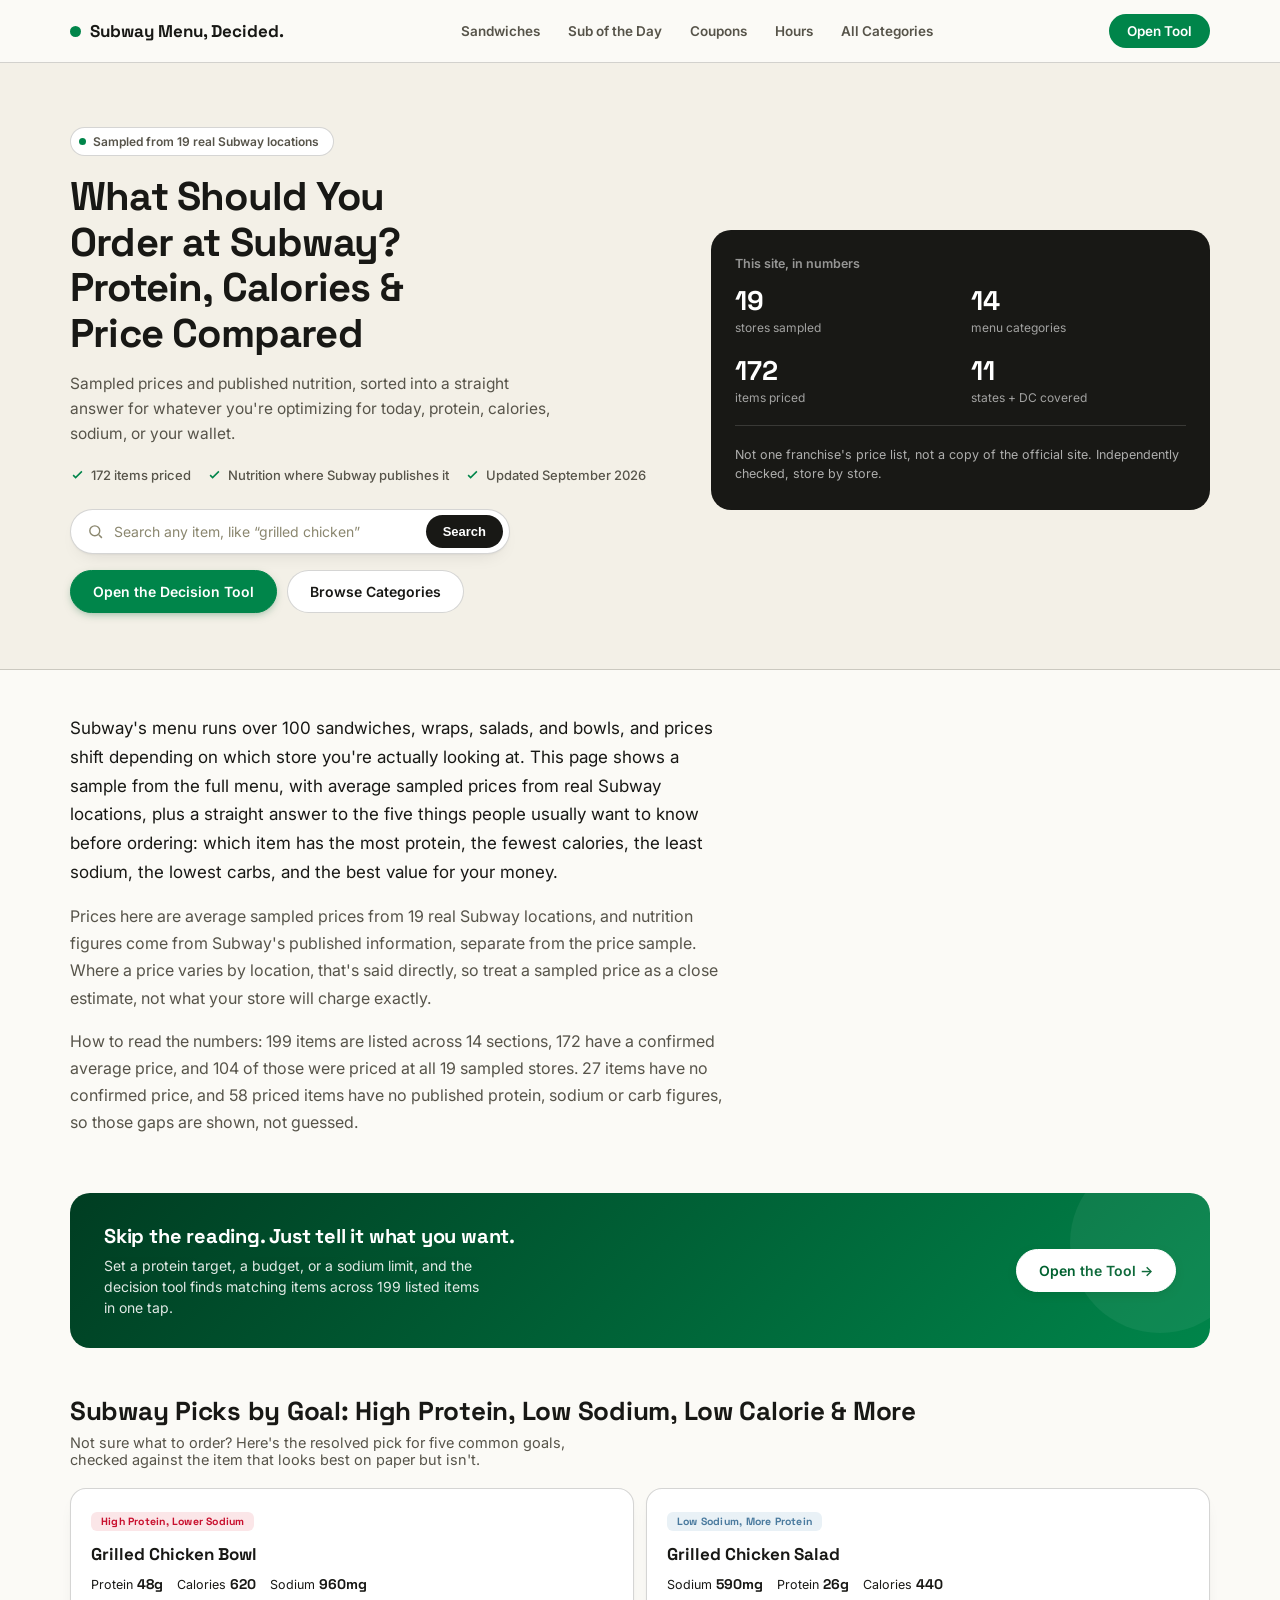
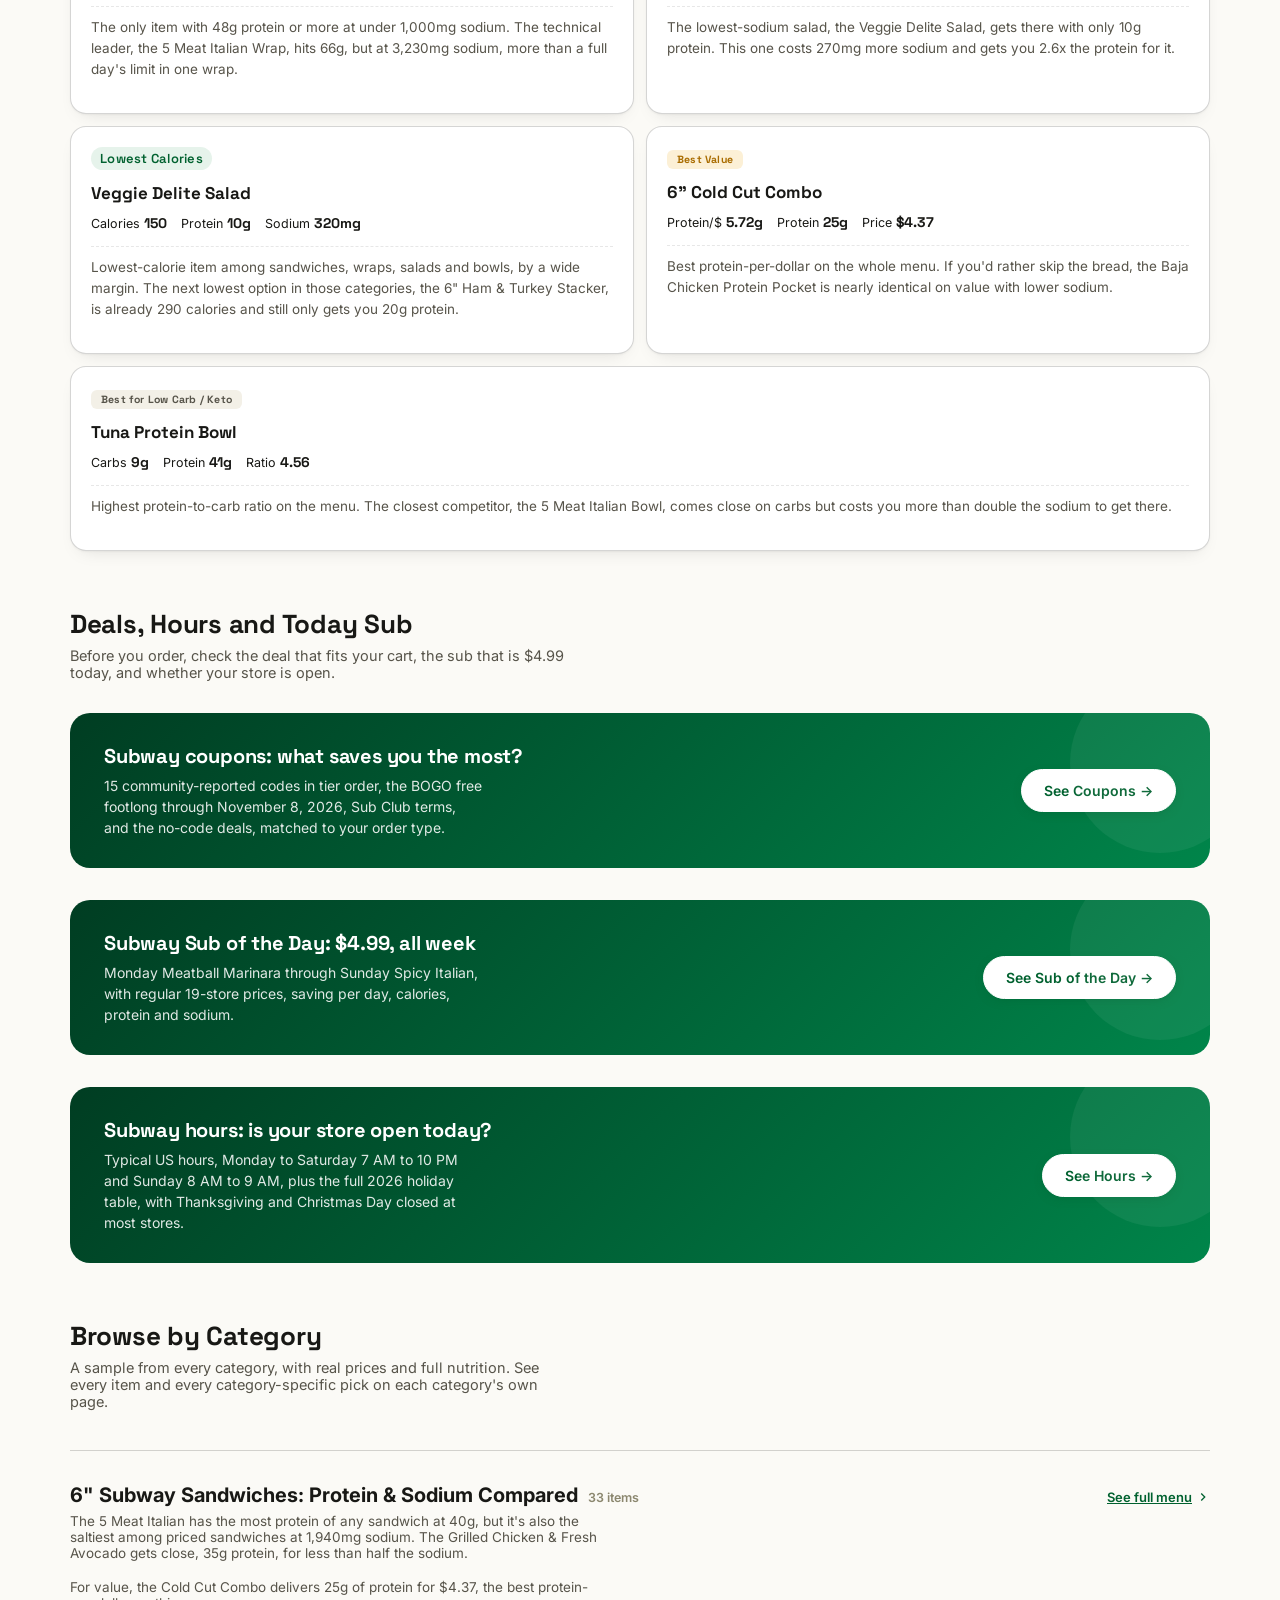
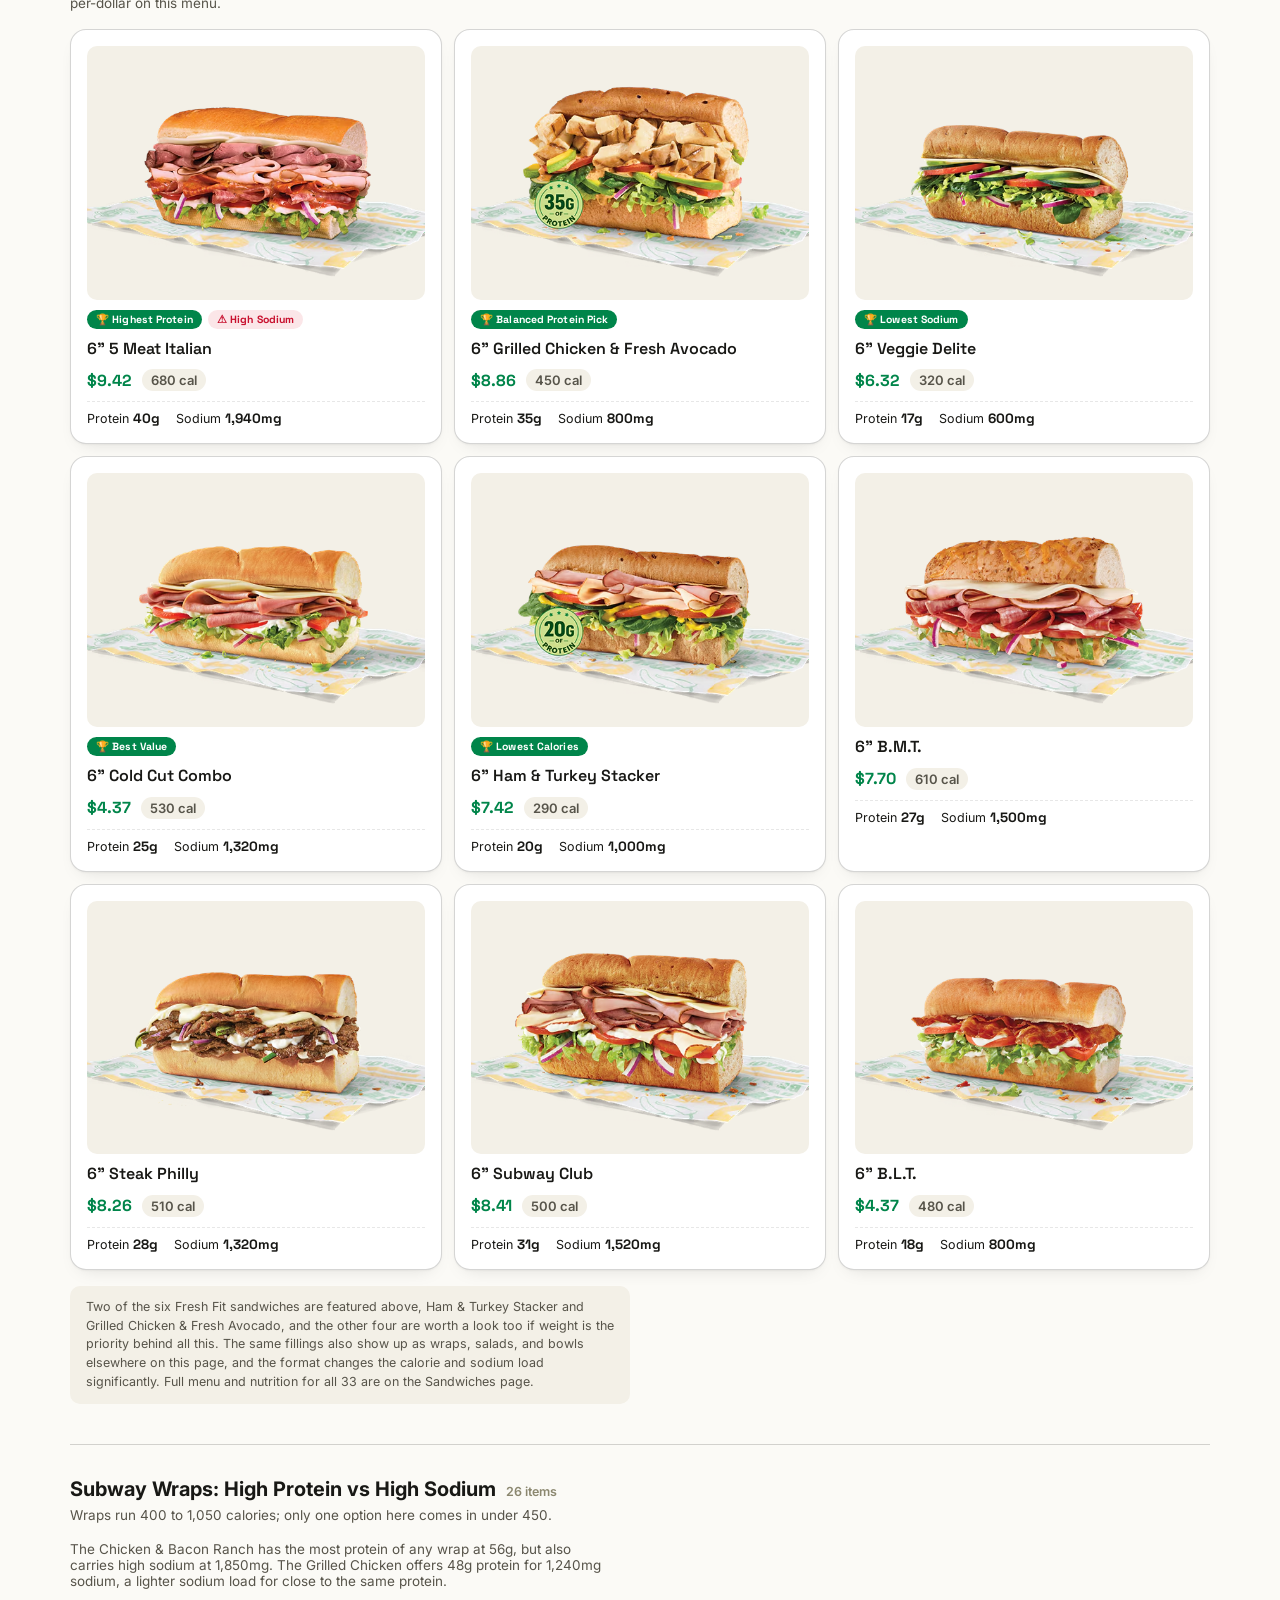
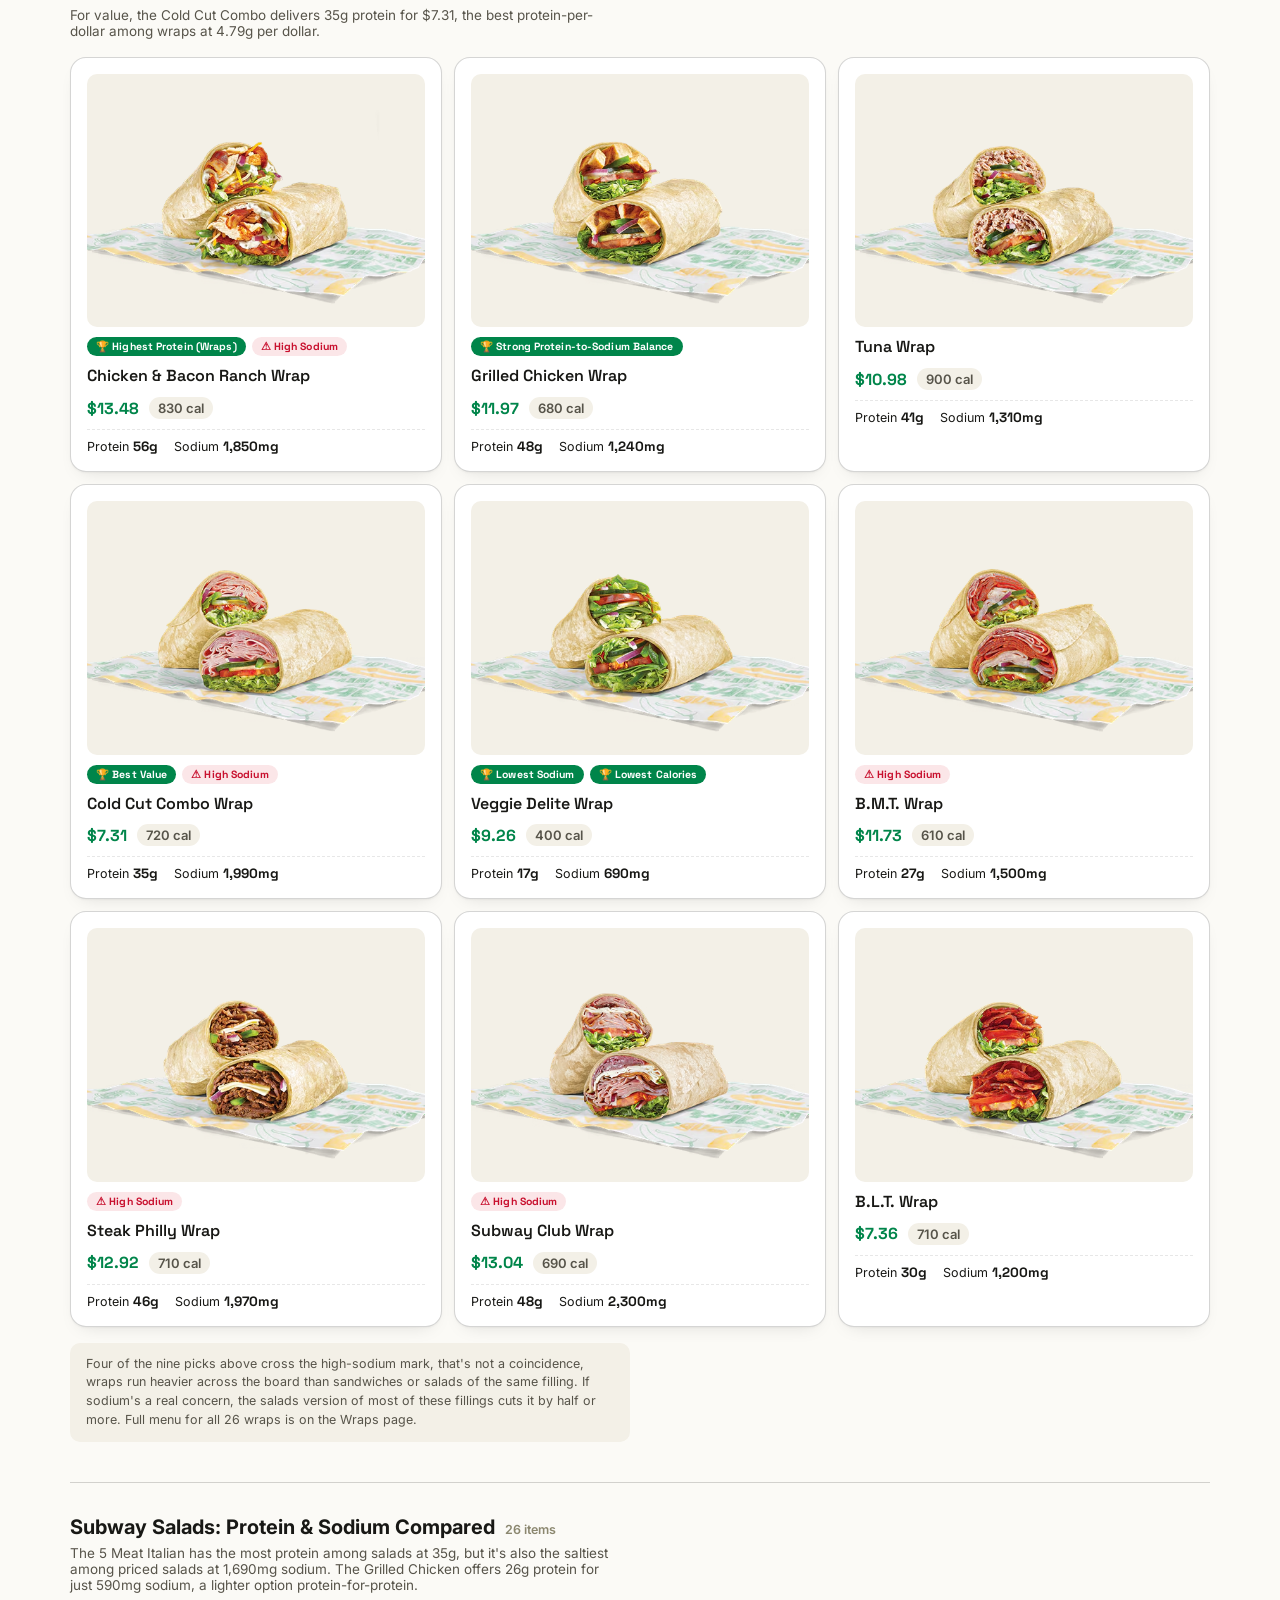
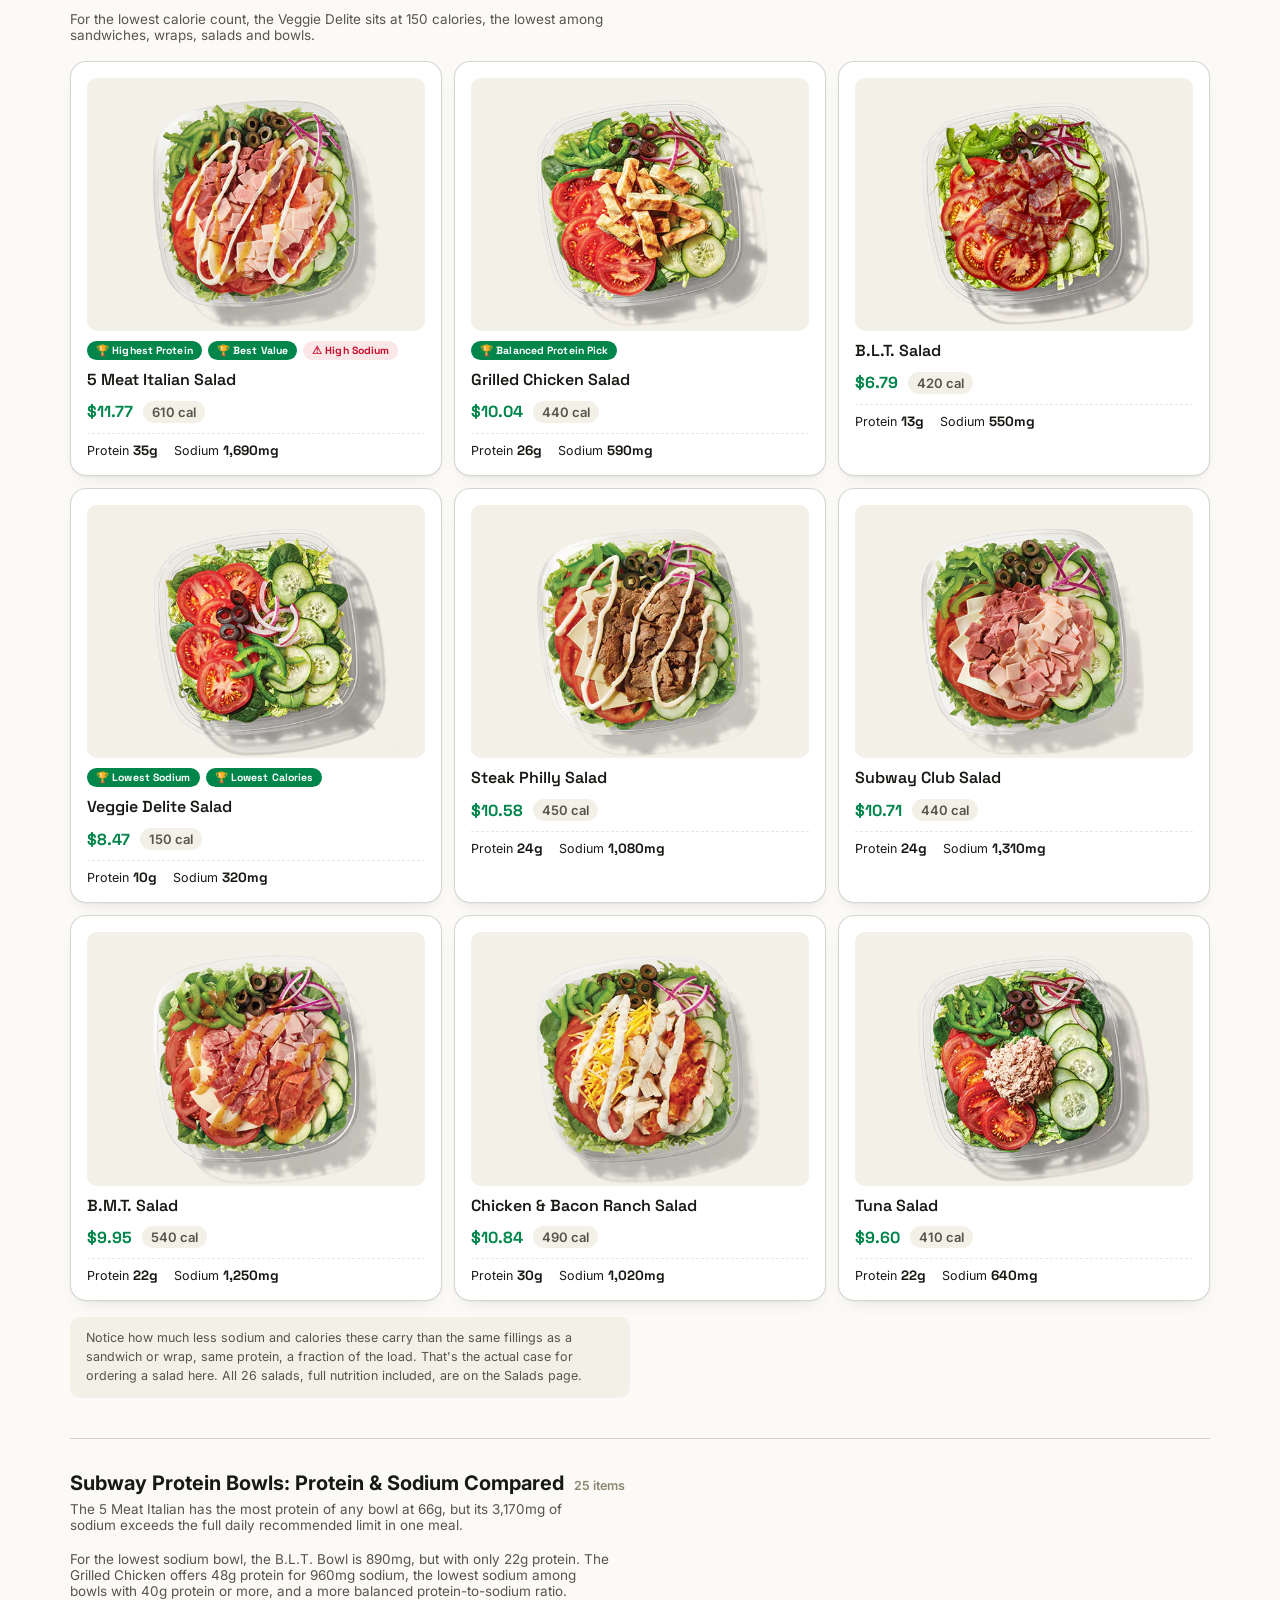
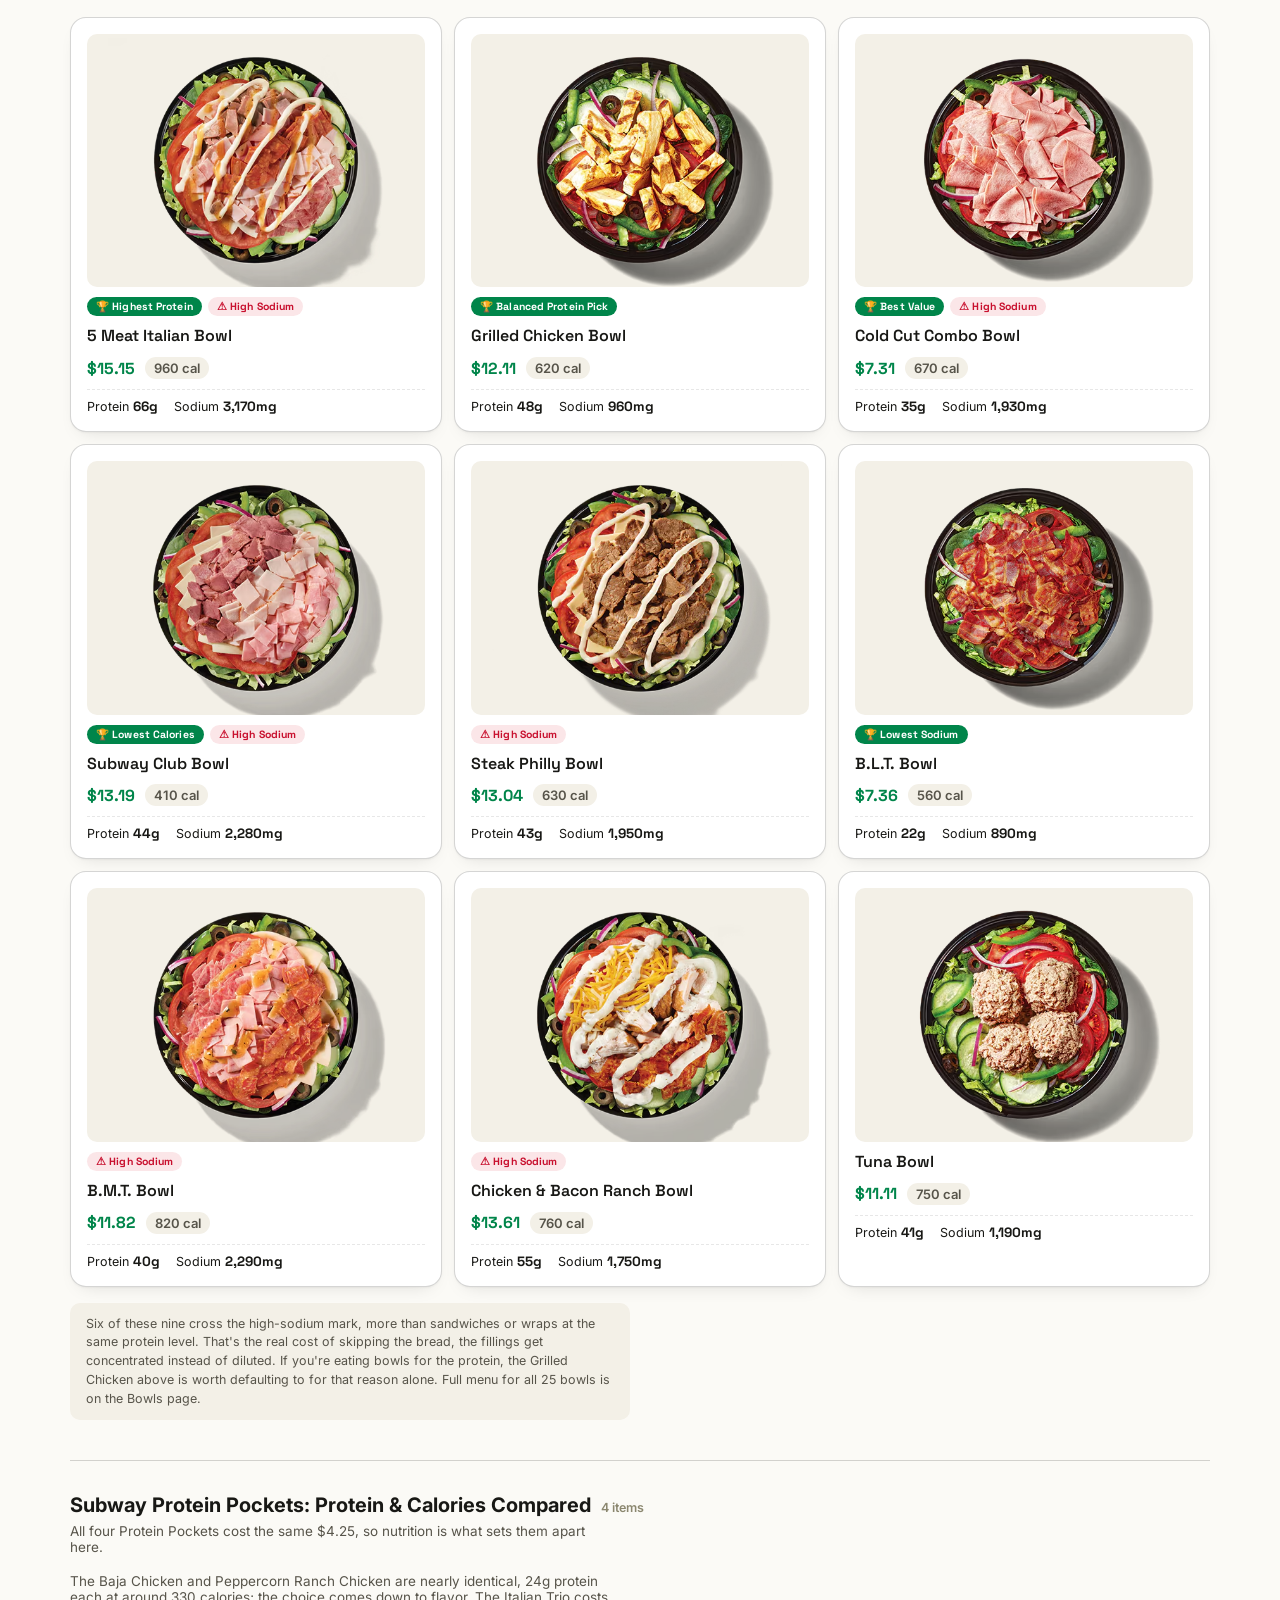
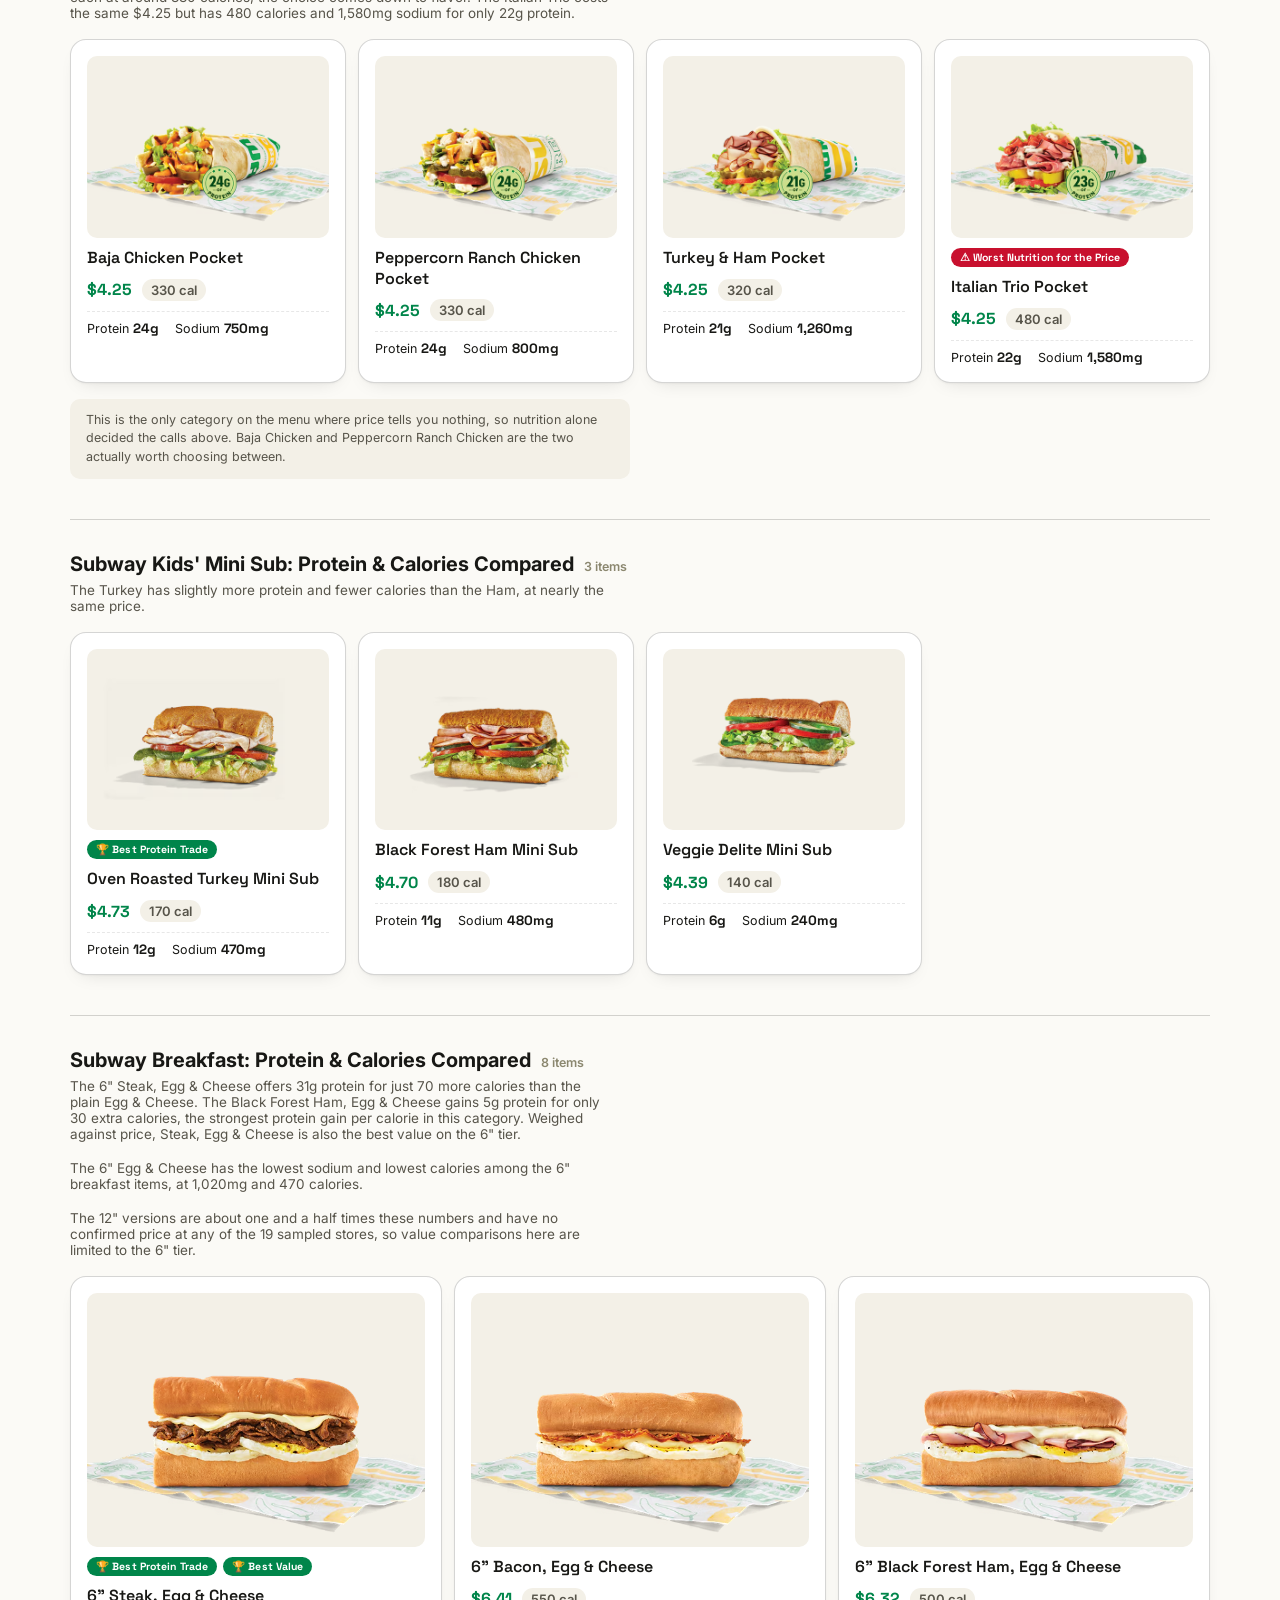
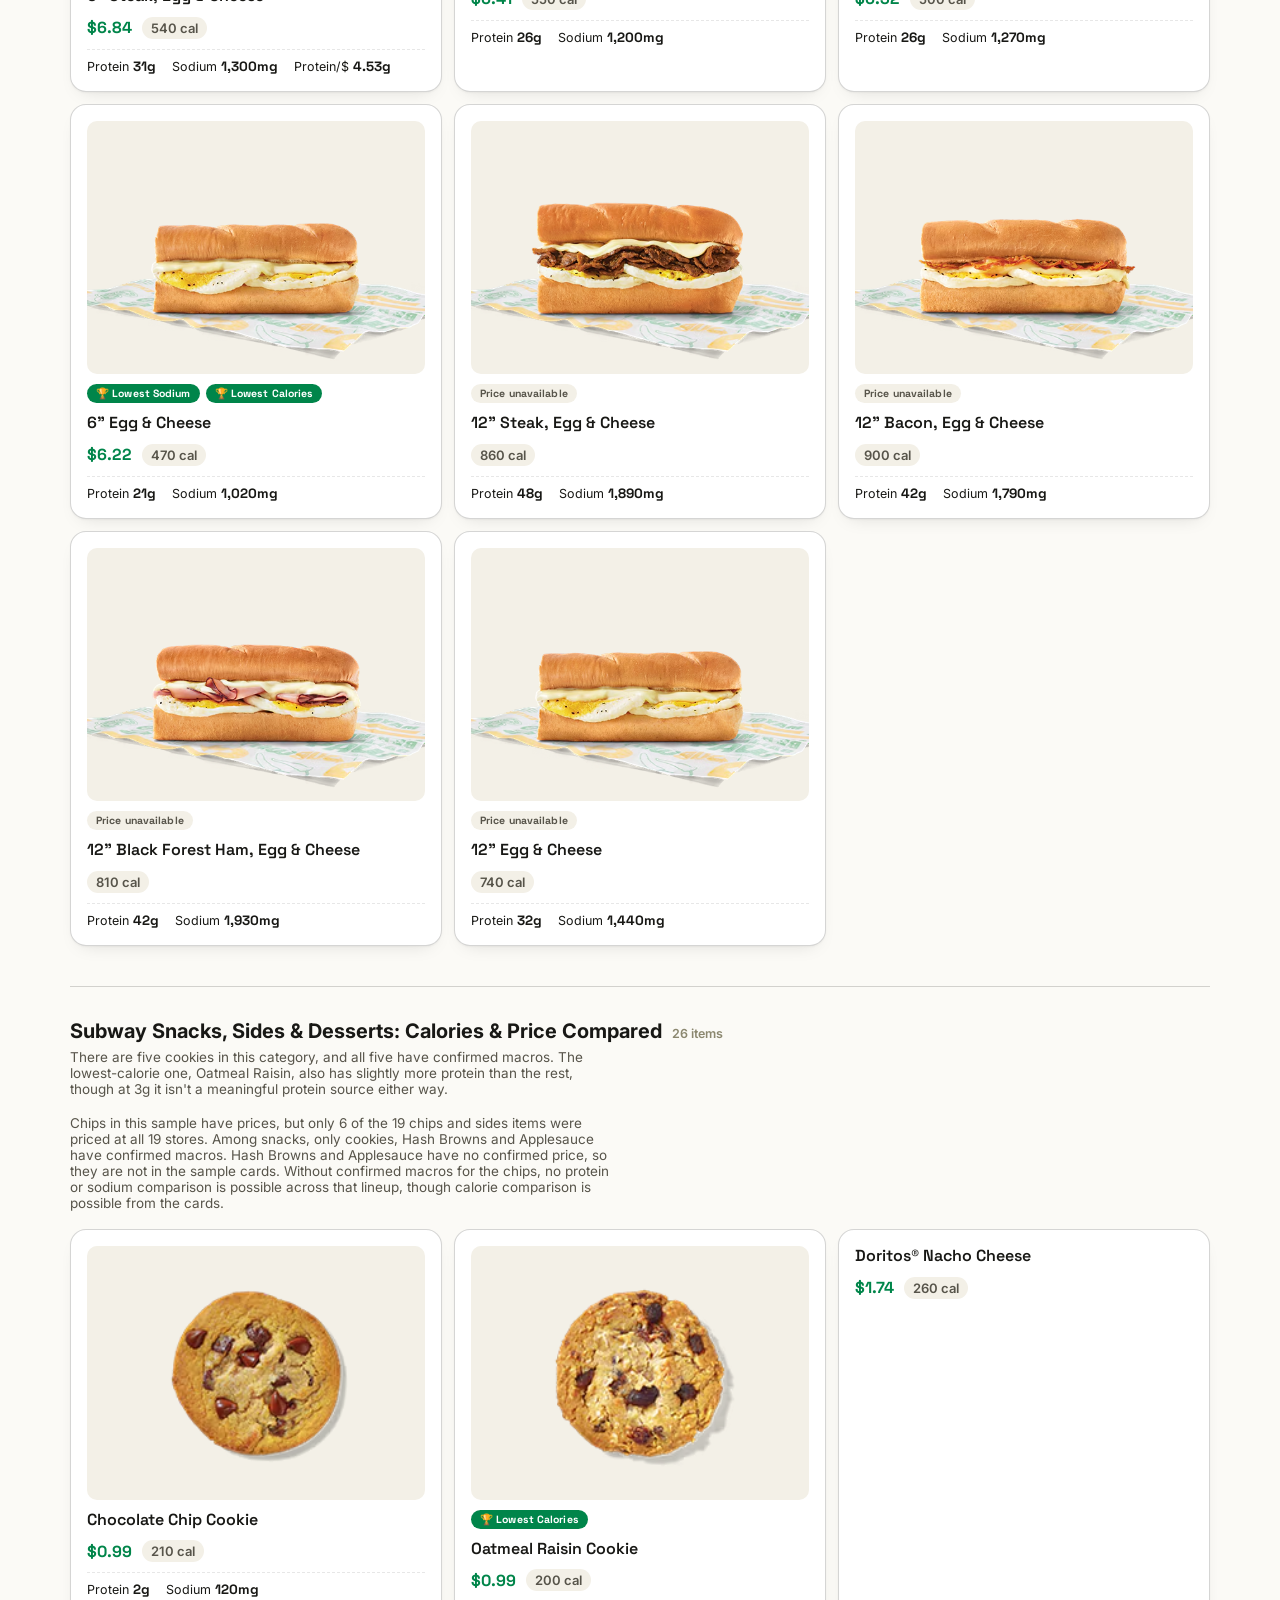
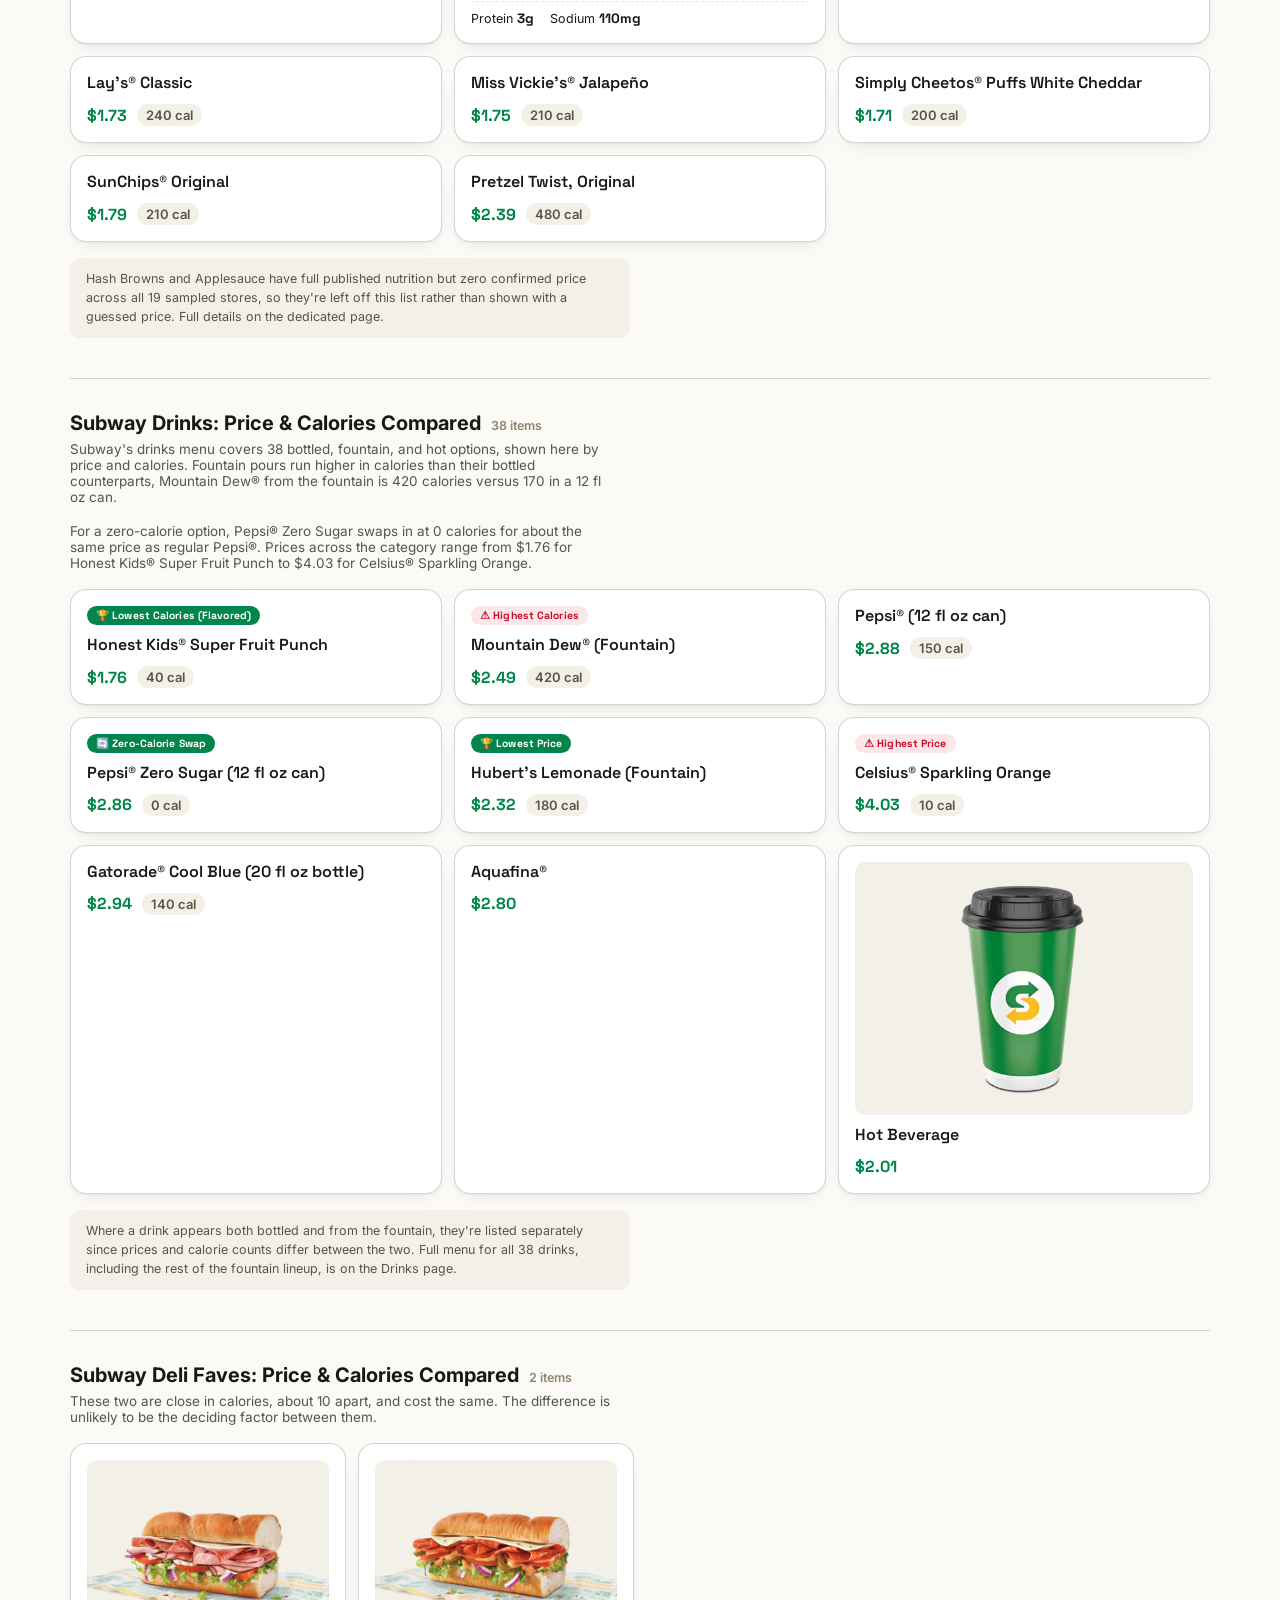
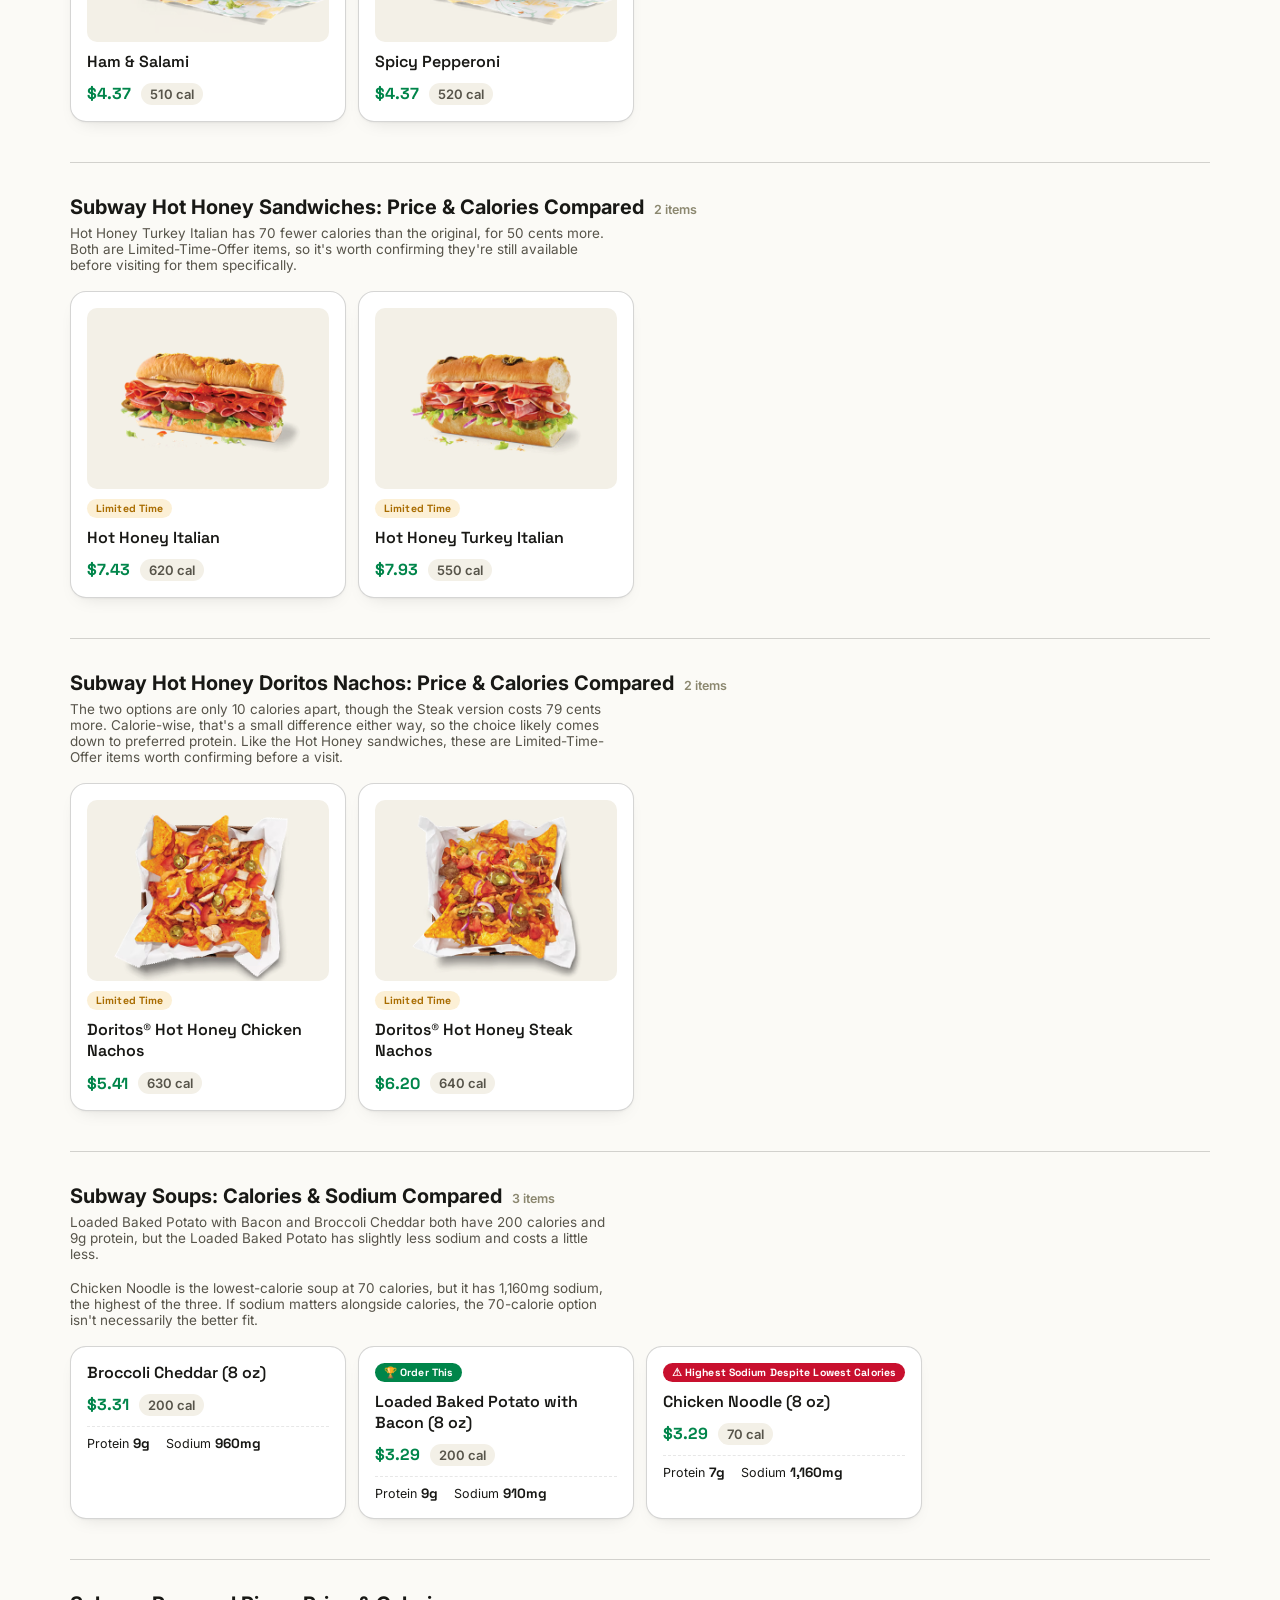
==== index.html @ 5e0c8b25 "Add legal pages about contact privacy terms disclaimer with footer links" ====
<!DOCTYPE html>
<html lang="en">
<head>
<meta charset="UTF-8">
<meta name="viewport" content="width=device-width, initial-scale=1.0, viewport-fit=cover">
<title>Subway Menu Prices and Nutrition: What to Order by Protein, Calories and Budget</title>
<link rel="preconnect" href="https://fonts.googleapis.com">
<link rel="preconnect" href="https://fonts.gstatic.com" crossorigin>
<link href="https://fonts.googleapis.com/css2?family=Space+Grotesk:wght@500;600;700&family=Inter:wght@400;500;600;700&display=swap" rel="stylesheet">
<meta name="description" content="Subway menu prices and nutrition from a 19 store sample, with 199 items listed and 172 priced. Find the best pick for protein, calories, sodium, or budget.">
<link rel="stylesheet" href="css/style.css">
</head>
<body>

<!-- ============ TOP NAV ============ -->
<header class="topbar">
  <div class="topbar-inner">
    <a href="/" class="brand"><span class="brand-dot"></span><span class="brand-mark">Subway Menu, Decided.</span></a>
    <nav class="top-nav">
      <a href="sandwiches/">Sandwiches</a>
      <a href="sub-of-the-day/">Sub of the Day</a>
      <a href="coupons/">Coupons</a>
      <a href="hours/">Hours</a>
      <a href="#browse-by-category">All Categories</a>
    </nav>
    <div style="display:flex; align-items:center; gap:10px;">
      <button type="button" class="nav-toggle" aria-label="Open menu" aria-expanded="false">
        <svg viewBox="0 0 24 24" fill="none" stroke="currentColor" stroke-width="2"><path d="M4 7h16M4 12h16M4 17h16"/></svg>
      </button>
      <a href="tool/" class="topbar-cta">Open Tool</a>
    </div>
  </div>
  <nav class="mobile-nav-panel">
    <a href="sandwiches/">Sandwiches</a>
    <a href="sub-of-the-day/">Sub of the Day</a>
    <a href="coupons/">Coupons</a>
    <a href="hours/">Hours</a>
    <a href="#browse-by-category">All Categories</a>
  </nav>
</header>

<!-- ============ HERO, left aligned ============ -->
<section class="hero">
  <div class="hero-inner">
    <div>
      <div class="hero-eyebrow"><span class="dot"></span>Sampled from 19 real Subway locations</div>
      <h1>What Should You Order at Subway? Protein, Calories &amp; Price Compared</h1>
      <p class="hero-sub">Sampled prices and published nutrition, sorted into a straight answer for whatever you're optimizing for today, protein, calories, sodium, or your wallet.</p>

      <div class="hero-checks">
        <span class="hero-check"><svg viewBox="0 0 24 24" fill="none" stroke="currentColor" stroke-width="2.5"><path d="M5 13l4 4L19 7"/></svg>172 items priced</span>
        <span class="hero-check"><svg viewBox="0 0 24 24" fill="none" stroke="currentColor" stroke-width="2.5"><path d="M5 13l4 4L19 7"/></svg>Nutrition where Subway publishes it</span>
        <span class="hero-check"><svg viewBox="0 0 24 24" fill="none" stroke="currentColor" stroke-width="2.5"><path d="M5 13l4 4L19 7"/></svg>Updated September 2026</span>
      </div>

      <div class="hero-search">
        <svg viewBox="0 0 24 24" fill="none" stroke="currentColor" stroke-width="2"><circle cx="11" cy="11" r="7"/><path d="M21 21l-4.3-4.3"/></svg>
        <input type="text" placeholder="Search any item, like “grilled chicken”">
        <button>Search</button>
      </div>

      <div class="hero-btns">
        <a href="tool/" class="btn btn-primary">Open the Decision Tool</a>
        <a href="#browse-by-category" class="btn btn-ghost">Browse Categories</a>
      </div>
    </div>

    <div class="hero-panel">
      <div class="hero-panel-title">This site, in numbers</div>
      <div><div class="hero-stat-num">19</div><div class="hero-stat-label">stores sampled</div></div>
      <div><div class="hero-stat-num">14</div><div class="hero-stat-label">menu categories</div></div>
      <div><div class="hero-stat-num">172</div><div class="hero-stat-label">items priced</div></div>
      <div><div class="hero-stat-num">11</div><div class="hero-stat-label">states + DC covered</div></div>
      <div class="hero-panel-divider"></div>
      <div class="hero-panel-note">Not one franchise's price list, not a copy of the official site. Independently checked, store by store.</div>
    </div>
  </div>
</section>

<div class="wrap">

  <!-- ============ INTRO ============ -->
  <section class="intro">
    <p>Subway's menu runs over 100 sandwiches, wraps, salads, and bowls, and prices shift depending on which store you're actually looking at. This page shows a sample from the full menu, with average sampled prices from real Subway locations, plus a straight answer to the five things people usually want to know before ordering: which item has the most protein, the fewest calories, the least sodium, the lowest carbs, and the best value for your money.</p>
    <p>Prices here are average sampled prices from 19 real Subway locations, and nutrition figures come from Subway's published information, separate from the price sample. Where a price varies by location, that's said directly, so treat a sampled price as a close estimate, not what your store will charge exactly.</p>
    <p>How to read the numbers: 199 items are listed across 14 sections, 172 have a confirmed average price, and 104 of those were priced at all 19 sampled stores. 27 items have no confirmed price, and 58 priced items have no published protein, sodium or carb figures, so those gaps are shown, not guessed.</p>
  </section>

  <!-- ============ TOOL LAUNCH CARD ============ -->
  <div class="tool-card">
    <div class="tool-card-text">
      <h3>Skip the reading. Just tell it what you want.</h3>
      <p>Set a protein target, a budget, or a sodium limit, and the decision tool finds matching items across 199 listed items in one tap.</p>
    </div>
    <a href="tool/" class="btn btn-primary">Open the Tool →</a>
  </div>

  <!-- ============ SMART PICKS BY GOAL ============ -->
  <div class="section-head">
    <h2>Subway Picks by Goal: High Protein, Low Sodium, Low Calorie &amp; More</h2>
    <p>Not sure what to order? Here's the resolved pick for five common goals, checked against the item that looks best on paper but isn't.</p>
  </div>

  <div class="goal-grid">

    <div class="goal-card">
      <span class="goal-tag protein">High Protein, Lower Sodium</span>
      <div class="goal-name">Grilled Chicken Bowl</div>
      <div class="goal-stats">
        <span class="goal-stat">Protein <b>48g</b></span>
        <span class="goal-stat">Calories <b>620</b></span>
        <span class="goal-stat">Sodium <b>960mg</b></span>
      </div>
      <p class="goal-why">The only item with 48g protein or more at under 1,000mg sodium. The technical leader, the 5 Meat Italian Wrap, hits 66g, but at 3,230mg sodium, more than a full day's limit in one wrap.</p>
    </div>

    <div class="goal-card">
      <span class="goal-tag sodium">Low Sodium, More Protein</span>
      <div class="goal-name">Grilled Chicken Salad</div>
      <div class="goal-stats">
        <span class="goal-stat">Sodium <b>590mg</b></span>
        <span class="goal-stat">Protein <b>26g</b></span>
        <span class="goal-stat">Calories <b>440</b></span>
      </div>
      <p class="goal-why">The lowest-sodium salad, the Veggie Delite Salad, gets there with only 10g protein. This one costs 270mg more sodium and gets you 2.6x the protein for it.</p>
    </div>

    <div class="goal-card">
      <span class="goal-tag calories">Lowest Calories</span>
      <div class="goal-name">Veggie Delite Salad</div>
      <div class="goal-stats">
        <span class="goal-stat">Calories <b>150</b></span>
        <span class="goal-stat">Protein <b>10g</b></span>
        <span class="goal-stat">Sodium <b>320mg</b></span>
      </div>
      <p class="goal-why">Lowest-calorie item among sandwiches, wraps, salads and bowls, by a wide margin. The next lowest option in those categories, the 6" Ham &amp; Turkey Stacker, is already 290 calories and still only gets you 20g protein.</p>
    </div>

    <div class="goal-card">
      <span class="goal-tag value">Best Value</span>
      <div class="goal-name">6" Cold Cut Combo</div>
      <div class="goal-stats">
        <span class="goal-stat">Protein/$ <b>5.72g</b></span>
        <span class="goal-stat">Protein <b>25g</b></span>
        <span class="goal-stat">Price <b>$4.37</b></span>
      </div>
      <p class="goal-why">Best protein-per-dollar on the whole menu. If you'd rather skip the bread, the Baja Chicken Protein Pocket is nearly identical on value with lower sodium.</p>
    </div>

    <div class="goal-card" style="grid-column:1/-1;">
      <span class="goal-tag balanced">Best for Low Carb / Keto</span>
      <div class="goal-name">Tuna Protein Bowl</div>
      <div class="goal-stats">
        <span class="goal-stat">Carbs <b>9g</b></span>
        <span class="goal-stat">Protein <b>41g</b></span>
        <span class="goal-stat">Ratio <b>4.56</b></span>
      </div>
      <p class="goal-why">Highest protein-to-carb ratio on the menu. The closest competitor, the 5 Meat Italian Bowl, comes close on carbs but costs you more than double the sodium to get there.</p>
    </div>

  </div>

  <!-- ============ DEALS, HOURS AND TODAY SUB ============ -->
  <div class="section-head" style="margin-top:56px; scroll-margin-top:76px;">
    <h2>Deals, Hours and Today Sub</h2>
    <p>Before you order, check the deal that fits your cart, the sub that is $4.99 today, and whether your store is open.</p>
  </div>

  <div class="tool-card">
    <div class="tool-card-text">
      <h3>Subway coupons: what saves you the most?</h3>
      <p>15 community-reported codes in tier order, the BOGO free footlong through November 8, 2026, Sub Club terms, and the no-code deals, matched to your order type.</p>
    </div>
    <a href="coupons/" class="btn btn-primary">See Coupons →</a>
  </div>

  <div class="tool-card">
    <div class="tool-card-text">
      <h3>Subway Sub of the Day: $4.99, all week</h3>
      <p>Monday Meatball Marinara through Sunday Spicy Italian, with regular 19-store prices, saving per day, calories, protein and sodium.</p>
    </div>
    <a href="sub-of-the-day/" class="btn btn-primary">See Sub of the Day →</a>
  </div>

  <div class="tool-card">
    <div class="tool-card-text">
      <h3>Subway hours: is your store open today?</h3>
      <p>Typical US hours, Monday to Saturday 7 AM to 10 PM and Sunday 8 AM to 9 AM, plus the full 2026 holiday table, with Thanksgiving and Christmas Day closed at most stores.</p>
    </div>
    <a href="hours/" class="btn btn-primary">See Hours →</a>
  </div>

  <!-- ============ ALL CATEGORIES ============ -->
  <div class="section-head" id="browse-by-category" style="margin-top:56px; scroll-margin-top:76px;">
    <h2>Browse by Category</h2>
    <p>A sample from every category, with real prices and full nutrition. See every item and every category-specific pick on each category's own page.</p>
  </div>

  <!-- ============ 1. SANDWICHES ============ -->
  <div class="cat-block">
    <div class="cat-head">
      <div class="cat-title-row"><span class="cat-title">6" Subway Sandwiches: Protein &amp; Sodium Compared</span><span class="cat-count">33 items</span></div>
      <a href="sandwiches/" class="cat-see-all">See full menu <svg viewBox="0 0 24 24" fill="none" stroke="currentColor" stroke-width="2.2"><path d="M9 6l6 6-6 6"/></svg></a>
    </div>
    <p class="cat-hook">The 5 Meat Italian has the most protein of any sandwich at 40g, but it's also the saltiest among priced sandwiches at 1,940mg sodium. The Grilled Chicken &amp; Fresh Avocado gets close, 35g protein, for less than half the sodium.</p>
    <p class="cat-hook">For value, the Cold Cut Combo delivers 25g of protein for $4.37, the best protein-per-dollar on this menu.</p>
    <div class="card-grid">
      <div class="item-card"><img class="item-image" src="images/5-meat-italian-sandwich.avif" alt="6 5 Meat Italian" loading="lazy"><div class="badge-row"><span class="badge featured">🏆 Highest Protein</span><span class="badge watchout">⚠ High Sodium</span></div><div class="item-name">6" 5 Meat Italian</div><div class="price-row"><span class="price">$9.42</span><span class="calories">680 cal</span></div><div class="macro-row"><span class="macro">Protein <b>40g</b></span><span class="macro">Sodium <b>1,940mg</b></span></div></div>
      <div class="item-card"><img class="item-image" src="images/grilled-chicken-avocado.avif" alt="6 Grilled Chicken & Fresh Avocado" loading="lazy"><div class="badge-row"><span class="badge featured">🏆 Balanced Protein Pick</span></div><div class="item-name">6" Grilled Chicken &amp; Fresh Avocado</div><div class="price-row"><span class="price">$8.86</span><span class="calories">450 cal</span></div><div class="macro-row"><span class="macro">Protein <b>35g</b></span><span class="macro">Sodium <b>800mg</b></span></div></div>
      <div class="item-card"><img class="item-image" src="images/veggie-delite-sandwich.avif" alt="6 Veggie Delite" loading="lazy"><div class="badge-row"><span class="badge featured">🏆 Lowest Sodium</span></div><div class="item-name">6" Veggie Delite</div><div class="price-row"><span class="price">$6.32</span><span class="calories">320 cal</span></div><div class="macro-row"><span class="macro">Protein <b>17g</b></span><span class="macro">Sodium <b>600mg</b></span></div></div>
      <div class="item-card"><img class="item-image" src="images/cold-cut-combo-sandwich.avif" alt="6 Cold Cut Combo" loading="lazy"><div class="badge-row"><span class="badge featured">🏆 Best Value</span></div><div class="item-name">6" Cold Cut Combo</div><div class="price-row"><span class="price">$4.37</span><span class="calories">530 cal</span></div><div class="macro-row"><span class="macro">Protein <b>25g</b></span><span class="macro">Sodium <b>1,320mg</b></span></div></div>
      <div class="item-card"><img class="item-image" src="images/ham-turkey-stacker.avif" alt="6 Ham & Turkey Stacker" loading="lazy"><div class="badge-row"><span class="badge featured">🏆 Lowest Calories</span></div><div class="item-name">6" Ham &amp; Turkey Stacker</div><div class="price-row"><span class="price">$7.42</span><span class="calories">290 cal</span></div><div class="macro-row"><span class="macro">Protein <b>20g</b></span><span class="macro">Sodium <b>1,000mg</b></span></div></div>
      <div class="item-card"><img class="item-image" src="images/bmt-sandwich.avif" alt="6 B.M.T." loading="lazy"><div class="item-name">6" B.M.T.</div><div class="price-row"><span class="price">$7.70</span><span class="calories">610 cal</span></div><div class="macro-row"><span class="macro">Protein <b>27g</b></span><span class="macro">Sodium <b>1,500mg</b></span></div></div>
      <div class="item-card"><img class="item-image" src="images/steak-philly-sandwich.avif" alt="6 Steak Philly" loading="lazy"><div class="item-name">6" Steak Philly</div><div class="price-row"><span class="price">$8.26</span><span class="calories">510 cal</span></div><div class="macro-row"><span class="macro">Protein <b>28g</b></span><span class="macro">Sodium <b>1,320mg</b></span></div></div>
      <div class="item-card"><img class="item-image" src="images/subway-club-sandwich.avif" alt="6 Subway Club" loading="lazy"><div class="item-name">6" Subway Club</div><div class="price-row"><span class="price">$8.41</span><span class="calories">500 cal</span></div><div class="macro-row"><span class="macro">Protein <b>31g</b></span><span class="macro">Sodium <b>1,520mg</b></span></div></div>
      <div class="item-card"><img class="item-image" src="images/blt-sandwich.avif" alt="6 B.L.T." loading="lazy"><div class="item-name">6" B.L.T.</div><div class="price-row"><span class="price">$4.37</span><span class="calories">480 cal</span></div><div class="macro-row"><span class="macro">Protein <b>18g</b></span><span class="macro">Sodium <b>800mg</b></span></div></div>
    </div>
    <div class="cat-note">Two of the six Fresh Fit sandwiches are featured above, Ham &amp; Turkey Stacker and Grilled Chicken &amp; Fresh Avocado, and the other four are worth a look too if weight is the priority behind all this. The same fillings also show up as wraps, salads, and bowls elsewhere on this page, and the format changes the calorie and sodium load significantly. Full menu and nutrition for all 33 are on the Sandwiches page.</div>
  </div>

  <!-- ============ 2. WRAPS ============ -->
  <div class="cat-block">
    <div class="cat-head">
      <div class="cat-title-row"><span class="cat-title">Subway Wraps: High Protein vs High Sodium</span><span class="cat-count">26 items</span></div>
    </div>
    <p class="cat-hook">Wraps run 400 to 1,050 calories; only one option here comes in under 450.</p>
    <p class="cat-hook">The Chicken &amp; Bacon Ranch has the most protein of any wrap at 56g, but also carries high sodium at 1,850mg. The Grilled Chicken offers 48g protein for 1,240mg sodium, a lighter sodium load for close to the same protein.</p>
    <p class="cat-hook">For value, the Cold Cut Combo delivers 35g protein for $7.31, the best protein-per-dollar among wraps at 4.79g per dollar.</p>
    <div class="card-grid">
      <div class="item-card"><img class="item-image" src="images/chicken-bacon-ranch-wrap.avif" alt="Chicken & Bacon Ranch Wrap" loading="lazy"><div class="badge-row"><span class="badge featured">🏆 Highest Protein (Wraps)</span><span class="badge watchout">⚠ High Sodium</span></div><div class="item-name">Chicken &amp; Bacon Ranch Wrap</div><div class="price-row"><span class="price">$13.48</span><span class="calories">830 cal</span></div><div class="macro-row"><span class="macro">Protein <b>56g</b></span><span class="macro">Sodium <b>1,850mg</b></span></div></div>
      <div class="item-card"><img class="item-image" src="images/grilled-chicken-wrap.avif" alt="Grilled Chicken Wrap" loading="lazy"><div class="badge-row"><span class="badge featured">🏆 Strong Protein-to-Sodium Balance</span></div><div class="item-name">Grilled Chicken Wrap</div><div class="price-row"><span class="price">$11.97</span><span class="calories">680 cal</span></div><div class="macro-row"><span class="macro">Protein <b>48g</b></span><span class="macro">Sodium <b>1,240mg</b></span></div></div>
      <div class="item-card"><img class="item-image" src="images/tuna-wrap.avif" alt="Tuna Wrap" loading="lazy"><div class="item-name">Tuna Wrap</div><div class="price-row"><span class="price">$10.98</span><span class="calories">900 cal</span></div><div class="macro-row"><span class="macro">Protein <b>41g</b></span><span class="macro">Sodium <b>1,310mg</b></span></div></div>
      <div class="item-card"><img class="item-image" src="images/cold-cut-combo-wrap.avif" alt="Cold Cut Combo Wrap" loading="lazy"><div class="badge-row"><span class="badge featured">🏆 Best Value</span><span class="badge watchout">⚠ High Sodium</span></div><div class="item-name">Cold Cut Combo Wrap</div><div class="price-row"><span class="price">$7.31</span><span class="calories">720 cal</span></div><div class="macro-row"><span class="macro">Protein <b>35g</b></span><span class="macro">Sodium <b>1,990mg</b></span></div></div>
      <div class="item-card"><img class="item-image" src="images/veggie-delite-wrap.avif" alt="Veggie Delite Wrap" loading="lazy"><div class="badge-row"><span class="badge featured">🏆 Lowest Sodium</span><span class="badge featured">🏆 Lowest Calories</span></div><div class="item-name">Veggie Delite Wrap</div><div class="price-row"><span class="price">$9.26</span><span class="calories">400 cal</span></div><div class="macro-row"><span class="macro">Protein <b>17g</b></span><span class="macro">Sodium <b>690mg</b></span></div></div>
      <div class="item-card"><img class="item-image" src="images/bmt-wrap.avif" alt="B.M.T. Wrap" loading="lazy"><div class="badge-row"><span class="badge watchout">⚠ High Sodium</span></div><div class="item-name">B.M.T. Wrap</div><div class="price-row"><span class="price">$11.73</span><span class="calories">610 cal</span></div><div class="macro-row"><span class="macro">Protein <b>27g</b></span><span class="macro">Sodium <b>1,500mg</b></span></div></div>
      <div class="item-card"><img class="item-image" src="images/steak-philly-wrap.avif" alt="Steak Philly Wrap" loading="lazy"><div class="badge-row"><span class="badge watchout">⚠ High Sodium</span></div><div class="item-name">Steak Philly Wrap</div><div class="price-row"><span class="price">$12.92</span><span class="calories">710 cal</span></div><div class="macro-row"><span class="macro">Protein <b>46g</b></span><span class="macro">Sodium <b>1,970mg</b></span></div></div>
      <div class="item-card"><img class="item-image" src="images/subway-club-wrap.avif" alt="Subway Club Wrap" loading="lazy"><div class="badge-row"><span class="badge watchout">⚠ High Sodium</span></div><div class="item-name">Subway Club Wrap</div><div class="price-row"><span class="price">$13.04</span><span class="calories">690 cal</span></div><div class="macro-row"><span class="macro">Protein <b>48g</b></span><span class="macro">Sodium <b>2,300mg</b></span></div></div>
      <div class="item-card"><img class="item-image" src="images/blt-wrap.avif" alt="B.L.T. Wrap" loading="lazy"><div class="item-name">B.L.T. Wrap</div><div class="price-row"><span class="price">$7.36</span><span class="calories">710 cal</span></div><div class="macro-row"><span class="macro">Protein <b>30g</b></span><span class="macro">Sodium <b>1,200mg</b></span></div></div>
    </div>
    <div class="cat-note">Four of the nine picks above cross the high-sodium mark, that's not a coincidence, wraps run heavier across the board than sandwiches or salads of the same filling. If sodium's a real concern, the salads version of most of these fillings cuts it by half or more. Full menu for all 26 wraps is on the Wraps page.</div>
  </div>

  <!-- ============ 3. SALADS ============ -->
  <div class="cat-block">
    <div class="cat-head">
      <div class="cat-title-row"><span class="cat-title">Subway Salads: Protein &amp; Sodium Compared</span><span class="cat-count">26 items</span></div>
    </div>
    <p class="cat-hook">The 5 Meat Italian has the most protein among salads at 35g, but it's also the saltiest among priced salads at 1,690mg sodium. The Grilled Chicken offers 26g protein for just 590mg sodium, a lighter option protein-for-protein.</p>
    <p class="cat-hook">For the lowest calorie count, the Veggie Delite sits at 150 calories, the lowest among sandwiches, wraps, salads and bowls.</p>
    <div class="card-grid">
      <div class="item-card"><img class="item-image" src="images/5-meat-italian-salad.avif" alt="5 Meat Italian Salad" loading="lazy"><div class="badge-row"><span class="badge featured">🏆 Highest Protein</span><span class="badge featured">🏆 Best Value</span><span class="badge watchout">⚠ High Sodium</span></div><div class="item-name">5 Meat Italian Salad</div><div class="price-row"><span class="price">$11.77</span><span class="calories">610 cal</span></div><div class="macro-row"><span class="macro">Protein <b>35g</b></span><span class="macro">Sodium <b>1,690mg</b></span></div></div>
      <div class="item-card"><img class="item-image" src="images/grilled-chicken-salad.avif" alt="Grilled Chicken Salad" loading="lazy"><div class="badge-row"><span class="badge featured">🏆 Balanced Protein Pick</span></div><div class="item-name">Grilled Chicken Salad</div><div class="price-row"><span class="price">$10.04</span><span class="calories">440 cal</span></div><div class="macro-row"><span class="macro">Protein <b>26g</b></span><span class="macro">Sodium <b>590mg</b></span></div></div>
      <div class="item-card"><img class="item-image" src="images/blt-salad.avif" alt="B.L.T. Salad" loading="lazy"><div class="item-name">B.L.T. Salad</div><div class="price-row"><span class="price">$6.79</span><span class="calories">420 cal</span></div><div class="macro-row"><span class="macro">Protein <b>13g</b></span><span class="macro">Sodium <b>550mg</b></span></div></div>
      <div class="item-card"><img class="item-image" src="images/veggie-delite-salad.avif" alt="Veggie Delite Salad" loading="lazy"><div class="badge-row"><span class="badge featured">🏆 Lowest Sodium</span><span class="badge featured">🏆 Lowest Calories</span></div><div class="item-name">Veggie Delite Salad</div><div class="price-row"><span class="price">$8.47</span><span class="calories">150 cal</span></div><div class="macro-row"><span class="macro">Protein <b>10g</b></span><span class="macro">Sodium <b>320mg</b></span></div></div>
      <div class="item-card"><img class="item-image" src="images/steak-philly-salad.avif" alt="Steak Philly Salad" loading="lazy"><div class="item-name">Steak Philly Salad</div><div class="price-row"><span class="price">$10.58</span><span class="calories">450 cal</span></div><div class="macro-row"><span class="macro">Protein <b>24g</b></span><span class="macro">Sodium <b>1,080mg</b></span></div></div>
      <div class="item-card"><img class="item-image" src="images/subway-club-salad.avif" alt="Subway Club Salad" loading="lazy"><div class="item-name">Subway Club Salad</div><div class="price-row"><span class="price">$10.71</span><span class="calories">440 cal</span></div><div class="macro-row"><span class="macro">Protein <b>24g</b></span><span class="macro">Sodium <b>1,310mg</b></span></div></div>
      <div class="item-card"><img class="item-image" src="images/bmt-salad.avif" alt="B.M.T. Salad" loading="lazy"><div class="item-name">B.M.T. Salad</div><div class="price-row"><span class="price">$9.95</span><span class="calories">540 cal</span></div><div class="macro-row"><span class="macro">Protein <b>22g</b></span><span class="macro">Sodium <b>1,250mg</b></span></div></div>
      <div class="item-card"><img class="item-image" src="images/chicken-bacon-ranch-salad.avif" alt="Chicken & Bacon Ranch Salad" loading="lazy"><div class="item-name">Chicken &amp; Bacon Ranch Salad</div><div class="price-row"><span class="price">$10.84</span><span class="calories">490 cal</span></div><div class="macro-row"><span class="macro">Protein <b>30g</b></span><span class="macro">Sodium <b>1,020mg</b></span></div></div>
      <div class="item-card"><img class="item-image" src="images/tuna-salad.avif" alt="Tuna Salad" loading="lazy"><div class="item-name">Tuna Salad</div><div class="price-row"><span class="price">$9.60</span><span class="calories">410 cal</span></div><div class="macro-row"><span class="macro">Protein <b>22g</b></span><span class="macro">Sodium <b>640mg</b></span></div></div>
    </div>
    <div class="cat-note">Notice how much less sodium and calories these carry than the same fillings as a sandwich or wrap, same protein, a fraction of the load. That's the actual case for ordering a salad here. All 26 salads, full nutrition included, are on the Salads page.</div>
  </div>

  <!-- ============ 4. PROTEIN BOWLS ============ -->
  <div class="cat-block">
    <div class="cat-head">
      <div class="cat-title-row"><span class="cat-title">Subway Protein Bowls: Protein &amp; Sodium Compared</span><span class="cat-count">25 items</span></div>
    </div>
    <p class="cat-hook">The 5 Meat Italian has the most protein of any bowl at 66g, but its 3,170mg of sodium exceeds the full daily recommended limit in one meal.</p>
    <p class="cat-hook">For the lowest sodium bowl, the B.L.T. Bowl is 890mg, but with only 22g protein. The Grilled Chicken offers 48g protein for 960mg sodium, the lowest sodium among bowls with 40g protein or more, and a more balanced protein-to-sodium ratio.</p>
    <div class="card-grid">
      <div class="item-card"><img class="item-image" src="images/5-meat-italian-bowl.avif" alt="5 Meat Italian Bowl" loading="lazy"><div class="badge-row"><span class="badge featured">🏆 Highest Protein</span><span class="badge watchout">⚠ High Sodium</span></div><div class="item-name">5 Meat Italian Bowl</div><div class="price-row"><span class="price">$15.15</span><span class="calories">960 cal</span></div><div class="macro-row"><span class="macro">Protein <b>66g</b></span><span class="macro">Sodium <b>3,170mg</b></span></div></div>
      <div class="item-card"><img class="item-image" src="images/grilled-chicken-bowl.avif" alt="Grilled Chicken Bowl" loading="lazy"><div class="badge-row"><span class="badge featured">🏆 Balanced Protein Pick</span></div><div class="item-name">Grilled Chicken Bowl</div><div class="price-row"><span class="price">$12.11</span><span class="calories">620 cal</span></div><div class="macro-row"><span class="macro">Protein <b>48g</b></span><span class="macro">Sodium <b>960mg</b></span></div></div>
      <div class="item-card"><img class="item-image" src="images/cold-cut-combo-bowl.avif" alt="Cold Cut Combo Bowl" loading="lazy"><div class="badge-row"><span class="badge featured">🏆 Best Value</span><span class="badge watchout">⚠ High Sodium</span></div><div class="item-name">Cold Cut Combo Bowl</div><div class="price-row"><span class="price">$7.31</span><span class="calories">670 cal</span></div><div class="macro-row"><span class="macro">Protein <b>35g</b></span><span class="macro">Sodium <b>1,930mg</b></span></div></div>
      <div class="item-card"><img class="item-image" src="images/subway-club-bowl.avif" alt="Subway Club Bowl" loading="lazy"><div class="badge-row"><span class="badge featured">🏆 Lowest Calories</span><span class="badge watchout">⚠ High Sodium</span></div><div class="item-name">Subway Club Bowl</div><div class="price-row"><span class="price">$13.19</span><span class="calories">410 cal</span></div><div class="macro-row"><span class="macro">Protein <b>44g</b></span><span class="macro">Sodium <b>2,280mg</b></span></div></div>
      <div class="item-card"><img class="item-image" src="images/steak-philly-bowl.webp" alt="Steak Philly Bowl" loading="lazy"><div class="badge-row"><span class="badge watchout">⚠ High Sodium</span></div><div class="item-name">Steak Philly Bowl</div><div class="price-row"><span class="price">$13.04</span><span class="calories">630 cal</span></div><div class="macro-row"><span class="macro">Protein <b>43g</b></span><span class="macro">Sodium <b>1,950mg</b></span></div></div>
      <div class="item-card"><img class="item-image" src="images/blt-bowl.avif" alt="B.L.T. Bowl" loading="lazy"><div class="badge-row"><span class="badge featured">🏆 Lowest Sodium</span></div><div class="item-name">B.L.T. Bowl</div><div class="price-row"><span class="price">$7.36</span><span class="calories">560 cal</span></div><div class="macro-row"><span class="macro">Protein <b>22g</b></span><span class="macro">Sodium <b>890mg</b></span></div></div>
      <div class="item-card"><img class="item-image" src="images/bmt-bowl.avif" alt="B.M.T. Bowl" loading="lazy"><div class="badge-row"><span class="badge watchout">⚠ High Sodium</span></div><div class="item-name">B.M.T. Bowl</div><div class="price-row"><span class="price">$11.82</span><span class="calories">820 cal</span></div><div class="macro-row"><span class="macro">Protein <b>40g</b></span><span class="macro">Sodium <b>2,290mg</b></span></div></div>
      <div class="item-card"><img class="item-image" src="images/chicken-bacon-ranch-bowl.avif" alt="Chicken & Bacon Ranch Bowl" loading="lazy"><div class="badge-row"><span class="badge watchout">⚠ High Sodium</span></div><div class="item-name">Chicken &amp; Bacon Ranch Bowl</div><div class="price-row"><span class="price">$13.61</span><span class="calories">760 cal</span></div><div class="macro-row"><span class="macro">Protein <b>55g</b></span><span class="macro">Sodium <b>1,750mg</b></span></div></div>
      <div class="item-card"><img class="item-image" src="images/tuna-bowl.avif" alt="Tuna Bowl" loading="lazy"><div class="item-name">Tuna Bowl</div><div class="price-row"><span class="price">$11.11</span><span class="calories">750 cal</span></div><div class="macro-row"><span class="macro">Protein <b>41g</b></span><span class="macro">Sodium <b>1,190mg</b></span></div></div>
    </div>
    <div class="cat-note">Six of these nine cross the high-sodium mark, more than sandwiches or wraps at the same protein level. That's the real cost of skipping the bread, the fillings get concentrated instead of diluted. If you're eating bowls for the protein, the Grilled Chicken above is worth defaulting to for that reason alone. Full menu for all 25 bowls is on the Bowls page.</div>
  </div>

  <!-- ============ 5. PROTEIN POCKETS ============ -->
  <div class="cat-block">
    <div class="cat-head">
      <div class="cat-title-row"><span class="cat-title">Subway Protein Pockets: Protein &amp; Calories Compared</span><span class="cat-count">4 items</span></div>
    </div>
    <p class="cat-hook">All four Protein Pockets cost the same $4.25, so nutrition is what sets them apart here.</p>
    <p class="cat-hook">The Baja Chicken and Peppercorn Ranch Chicken are nearly identical, 24g protein each at around 330 calories; the choice comes down to flavor. The Italian Trio costs the same $4.25 but has 480 calories and 1,580mg sodium for only 22g protein.</p>
    <div class="card-grid cols-4">
      <div class="item-card"><img class="item-image" src="images/baja-chicken-pocket.avif" alt="Baja Chicken Pocket" loading="lazy"><div class="item-name">Baja Chicken Pocket</div><div class="price-row"><span class="price">$4.25</span><span class="calories">330 cal</span></div><div class="macro-row"><span class="macro">Protein <b>24g</b></span><span class="macro">Sodium <b>750mg</b></span></div></div>
      <div class="item-card"><img class="item-image" src="images/peppercorn-ranch-chicken-pocket.avif" alt="Peppercorn Ranch Chicken Pocket" loading="lazy"><div class="item-name">Peppercorn Ranch Chicken Pocket</div><div class="price-row"><span class="price">$4.25</span><span class="calories">330 cal</span></div><div class="macro-row"><span class="macro">Protein <b>24g</b></span><span class="macro">Sodium <b>800mg</b></span></div></div>
      <div class="item-card"><img class="item-image" src="images/turkey-ham-pocket.avif" alt="Turkey & Ham Pocket" loading="lazy"><div class="item-name">Turkey &amp; Ham Pocket</div><div class="price-row"><span class="price">$4.25</span><span class="calories">320 cal</span></div><div class="macro-row"><span class="macro">Protein <b>21g</b></span><span class="macro">Sodium <b>1,260mg</b></span></div></div>
      <div class="item-card"><img class="item-image" src="images/italian-trio-pocket.avif" alt="Italian Trio Pocket" loading="lazy"><div class="badge-row"><span class="badge negative">⚠ Worst Nutrition for the Price</span></div><div class="item-name">Italian Trio Pocket</div><div class="price-row"><span class="price">$4.25</span><span class="calories">480 cal</span></div><div class="macro-row"><span class="macro">Protein <b>22g</b></span><span class="macro">Sodium <b>1,580mg</b></span></div></div>
    </div>
    <div class="cat-note">This is the only category on the menu where price tells you nothing, so nutrition alone decided the calls above. Baja Chicken and Peppercorn Ranch Chicken are the two actually worth choosing between.</div>
  </div>

  <!-- ============ 6. KIDS' MINI SUB ============ -->
  <div class="cat-block">
    <div class="cat-head">
      <div class="cat-title-row"><span class="cat-title">Subway Kids' Mini Sub: Protein &amp; Calories Compared</span><span class="cat-count">3 items</span></div>
    </div>
    <p class="cat-hook">The Turkey has slightly more protein and fewer calories than the Ham, at nearly the same price.</p>
    <div class="card-grid cols-4">
      <div class="item-card"><img class="item-image" src="images/oven-roasted-turkey-kids.avif" alt="Oven Roasted Turkey Mini Sub" loading="lazy"><div class="badge-row"><span class="badge featured">🏆 Best Protein Trade</span></div><div class="item-name">Oven Roasted Turkey Mini Sub</div><div class="price-row"><span class="price">$4.73</span><span class="calories">170 cal</span></div><div class="macro-row"><span class="macro">Protein <b>12g</b></span><span class="macro">Sodium <b>470mg</b></span></div></div>
      <div class="item-card"><img class="item-image" src="images/black-forest-ham-kids.avif" alt="Black Forest Ham Mini Sub" loading="lazy"><div class="item-name">Black Forest Ham Mini Sub</div><div class="price-row"><span class="price">$4.70</span><span class="calories">180 cal</span></div><div class="macro-row"><span class="macro">Protein <b>11g</b></span><span class="macro">Sodium <b>480mg</b></span></div></div>
      <div class="item-card"><img class="item-image" src="images/veggie-delite-kids.avif" alt="Veggie Delite Mini Sub" loading="lazy"><div class="item-name">Veggie Delite Mini Sub</div><div class="price-row"><span class="price">$4.39</span><span class="calories">140 cal</span></div><div class="macro-row"><span class="macro">Protein <b>6g</b></span><span class="macro">Sodium <b>240mg</b></span></div></div>
    </div>
  </div>

  <!-- ============ 7. BREAKFAST ============ -->
  <div class="cat-block">
    <div class="cat-head">
      <div class="cat-title-row"><span class="cat-title">Subway Breakfast: Protein &amp; Calories Compared</span><span class="cat-count">8 items</span></div>
    </div>
    <p class="cat-hook">The 6" Steak, Egg &amp; Cheese offers 31g protein for just 70 more calories than the plain Egg &amp; Cheese. The Black Forest Ham, Egg &amp; Cheese gains 5g protein for only 30 extra calories, the strongest protein gain per calorie in this category. Weighed against price, Steak, Egg &amp; Cheese is also the best value on the 6" tier.</p>
    <p class="cat-hook">The 6" Egg &amp; Cheese has the lowest sodium and lowest calories among the 6" breakfast items, at 1,020mg and 470 calories.</p>
    <p class="cat-hook">The 12" versions are about one and a half times these numbers and have no confirmed price at any of the 19 sampled stores, so value comparisons here are limited to the 6" tier.</p>
    <div class="card-grid">
      <div class="item-card"><img class="item-image" src="images/steak-egg-cheese.avif" alt="6 Steak, Egg & Cheese" loading="lazy"><div class="badge-row"><span class="badge featured">🏆 Best Protein Trade</span><span class="badge featured">🏆 Best Value</span></div><div class="item-name">6" Steak, Egg &amp; Cheese</div><div class="price-row"><span class="price">$6.84</span><span class="calories">540 cal</span></div><div class="macro-row"><span class="macro">Protein <b>31g</b></span><span class="macro">Sodium <b>1,300mg</b></span><span class="macro">Protein/$ <b>4.53g</b></span></div></div>
      <div class="item-card"><img class="item-image" src="images/bacon-egg-cheese.avif" alt="6 Bacon, Egg & Cheese" loading="lazy"><div class="item-name">6" Bacon, Egg &amp; Cheese</div><div class="price-row"><span class="price">$6.41</span><span class="calories">550 cal</span></div><div class="macro-row"><span class="macro">Protein <b>26g</b></span><span class="macro">Sodium <b>1,200mg</b></span></div></div>
      <div class="item-card"><img class="item-image" src="images/black-forest-ham-egg-cheese.avif" alt="6 Black Forest Ham, Egg & Cheese" loading="lazy"><div class="item-name">6" Black Forest Ham, Egg &amp; Cheese</div><div class="price-row"><span class="price">$6.32</span><span class="calories">500 cal</span></div><div class="macro-row"><span class="macro">Protein <b>26g</b></span><span class="macro">Sodium <b>1,270mg</b></span></div></div>
      <div class="item-card"><img class="item-image" src="images/egg-cheese.avif" alt="6 Egg & Cheese" loading="lazy"><div class="badge-row"><span class="badge featured">🏆 Lowest Sodium</span><span class="badge featured">🏆 Lowest Calories</span></div><div class="item-name">6" Egg &amp; Cheese</div><div class="price-row"><span class="price">$6.22</span><span class="calories">470 cal</span></div><div class="macro-row"><span class="macro">Protein <b>21g</b></span><span class="macro">Sodium <b>1,020mg</b></span></div></div>
      <div class="item-card"><img class="item-image" src="images/steak-egg-cheese.avif" alt="12 Steak, Egg & Cheese" loading="lazy"><div class="badge-row"><span class="badge" style="background:var(--paper-2); color:var(--ink-dim);">Price unavailable</span></div><div class="item-name">12" Steak, Egg &amp; Cheese</div><div class="price-row"><span class="calories">860 cal</span></div><div class="macro-row"><span class="macro">Protein <b>48g</b></span><span class="macro">Sodium <b>1,890mg</b></span></div></div>
      <div class="item-card"><img class="item-image" src="images/bacon-egg-cheese.avif" alt="12 Bacon, Egg & Cheese" loading="lazy"><div class="badge-row"><span class="badge" style="background:var(--paper-2); color:var(--ink-dim);">Price unavailable</span></div><div class="item-name">12" Bacon, Egg &amp; Cheese</div><div class="price-row"><span class="calories">900 cal</span></div><div class="macro-row"><span class="macro">Protein <b>42g</b></span><span class="macro">Sodium <b>1,790mg</b></span></div></div>
      <div class="item-card"><img class="item-image" src="images/black-forest-ham-egg-cheese.avif" alt="12 Black Forest Ham, Egg & Cheese" loading="lazy"><div class="badge-row"><span class="badge" style="background:var(--paper-2); color:var(--ink-dim);">Price unavailable</span></div><div class="item-name">12" Black Forest Ham, Egg &amp; Cheese</div><div class="price-row"><span class="calories">810 cal</span></div><div class="macro-row"><span class="macro">Protein <b>42g</b></span><span class="macro">Sodium <b>1,930mg</b></span></div></div>
      <div class="item-card"><img class="item-image" src="images/egg-cheese.avif" alt="12 Egg & Cheese" loading="lazy"><div class="badge-row"><span class="badge" style="background:var(--paper-2); color:var(--ink-dim);">Price unavailable</span></div><div class="item-name">12" Egg &amp; Cheese</div><div class="price-row"><span class="calories">740 cal</span></div><div class="macro-row"><span class="macro">Protein <b>32g</b></span><span class="macro">Sodium <b>1,440mg</b></span></div></div>
    </div>
  </div>

  <!-- ============ 8. SNACKS, SIDES & DESSERTS ============ -->
  <div class="cat-block">
    <div class="cat-head">
      <div class="cat-title-row"><span class="cat-title">Subway Snacks, Sides &amp; Desserts: Calories &amp; Price Compared</span><span class="cat-count">26 items</span></div>
    </div>
    <p class="cat-hook">There are five cookies in this category, and all five have confirmed macros. The lowest-calorie one, Oatmeal Raisin, also has slightly more protein than the rest, though at 3g it isn't a meaningful protein source either way.</p>
    <p class="cat-hook">Chips in this sample have prices, but only 6 of the 19 chips and sides items were priced at all 19 stores. Among snacks, only cookies, Hash Browns and Applesauce have confirmed macros. Hash Browns and Applesauce have no confirmed price, so they are not in the sample cards. Without confirmed macros for the chips, no protein or sodium comparison is possible across that lineup, though calorie comparison is possible from the cards.</p>
    <div class="card-grid">
      <div class="item-card"><img class="item-image" src="images/chocolate-chip-cookie.avif" alt="Chocolate Chip Cookie" loading="lazy"><div class="item-name">Chocolate Chip Cookie</div><div class="price-row"><span class="price">$0.99</span><span class="calories">210 cal</span></div><div class="macro-row"><span class="macro">Protein <b>2g</b></span><span class="macro">Sodium <b>120mg</b></span></div></div>
      <div class="item-card"><img class="item-image" src="images/oatmeal-raisin-cookie.avif" alt="Oatmeal Raisin Cookie" loading="lazy"><div class="badge-row"><span class="badge featured">🏆 Lowest Calories</span></div><div class="item-name">Oatmeal Raisin Cookie</div><div class="price-row"><span class="price">$0.99</span><span class="calories">200 cal</span></div><div class="macro-row"><span class="macro">Protein <b>3g</b></span><span class="macro">Sodium <b>110mg</b></span></div></div>
      <div class="item-card"><div class="item-name">Doritos® Nacho Cheese</div><div class="price-row"><span class="price">$1.74</span><span class="calories">260 cal</span></div></div>
      <div class="item-card"><div class="item-name">Lay's® Classic</div><div class="price-row"><span class="price">$1.73</span><span class="calories">240 cal</span></div></div>
      <div class="item-card"><div class="item-name">Miss Vickie's® Jalapeño</div><div class="price-row"><span class="price">$1.75</span><span class="calories">210 cal</span></div></div>
      <div class="item-card"><div class="item-name">Simply Cheetos® Puffs White Cheddar</div><div class="price-row"><span class="price">$1.71</span><span class="calories">200 cal</span></div></div>
      <div class="item-card"><div class="item-name">SunChips® Original</div><div class="price-row"><span class="price">$1.79</span><span class="calories">210 cal</span></div></div>
      <div class="item-card"><div class="item-name">Pretzel Twist, Original</div><div class="price-row"><span class="price">$2.39</span><span class="calories">480 cal</span></div></div>
    </div>
    <div class="cat-note">Hash Browns and Applesauce have full published nutrition but zero confirmed price across all 19 sampled stores, so they're left off this list rather than shown with a guessed price. Full details on the dedicated page.</div>
  </div>

  <!-- ============ 9. DRINKS ============ -->
  <div class="cat-block">
    <div class="cat-head">
      <div class="cat-title-row"><span class="cat-title">Subway Drinks: Price &amp; Calories Compared</span><span class="cat-count">38 items</span></div>
    </div>
    <p class="cat-hook">Subway's drinks menu covers 38 bottled, fountain, and hot options, shown here by price and calories. Fountain pours run higher in calories than their bottled counterparts, Mountain Dew® from the fountain is 420 calories versus 170 in a 12 fl oz can.</p>
    <p class="cat-hook">For a zero-calorie option, Pepsi® Zero Sugar swaps in at 0 calories for about the same price as regular Pepsi®. Prices across the category range from $1.76 for Honest Kids® Super Fruit Punch to $4.03 for Celsius® Sparkling Orange.</p>
    <div class="card-grid">
      <div class="item-card"><div class="badge-row"><span class="badge featured">🏆 Lowest Calories (Flavored)</span></div><div class="item-name">Honest Kids® Super Fruit Punch</div><div class="price-row"><span class="price">$1.76</span><span class="calories">40 cal</span></div></div>
      <div class="item-card"><div class="badge-row"><span class="badge watchout">⚠ Highest Calories</span></div><div class="item-name">Mountain Dew® (Fountain)</div><div class="price-row"><span class="price">$2.49</span><span class="calories">420 cal</span></div></div>
      <div class="item-card"><div class="item-name">Pepsi® (12 fl oz can)</div><div class="price-row"><span class="price">$2.88</span><span class="calories">150 cal</span></div></div>
      <div class="item-card"><div class="badge-row"><span class="badge featured">🔄 Zero-Calorie Swap</span></div><div class="item-name">Pepsi® Zero Sugar (12 fl oz can)</div><div class="price-row"><span class="price">$2.86</span><span class="calories">0 cal</span></div></div>
      <div class="item-card"><div class="badge-row"><span class="badge featured">🏆 Lowest Price</span></div><div class="item-name">Hubert's Lemonade (Fountain)</div><div class="price-row"><span class="price">$2.32</span><span class="calories">180 cal</span></div></div>
      <div class="item-card"><div class="badge-row"><span class="badge watchout">⚠ Highest Price</span></div><div class="item-name">Celsius® Sparkling Orange</div><div class="price-row"><span class="price">$4.03</span><span class="calories">10 cal</span></div></div>
      <div class="item-card"><div class="item-name">Gatorade® Cool Blue (20 fl oz bottle)</div><div class="price-row"><span class="price">$2.94</span><span class="calories">140 cal</span></div></div>
      <div class="item-card"><div class="item-name">Aquafina®</div><div class="price-row"><span class="price">$2.80</span></div></div>
      <div class="item-card"><img class="item-image" src="images/hot-beverage.avif" alt="Hot Beverage" loading="lazy"><div class="item-name">Hot Beverage</div><div class="price-row"><span class="price">$2.01</span></div></div>
    </div>
    <div class="cat-note">Where a drink appears both bottled and from the fountain, they're listed separately since prices and calorie counts differ between the two. Full menu for all 38 drinks, including the rest of the fountain lineup, is on the Drinks page.</div>
  </div>

  <!-- ============ 10. DELI FAVES ============ -->
  <div class="cat-block">
    <div class="cat-head">
      <div class="cat-title-row"><span class="cat-title">Subway Deli Faves: Price &amp; Calories Compared</span><span class="cat-count">2 items</span></div>
    </div>
    <p class="cat-hook">These two are close in calories, about 10 apart, and cost the same. The difference is unlikely to be the deciding factor between them.</p>
    <div class="card-grid cols-4">
      <div class="item-card"><img class="item-image" src="images/ham-salami.avif" alt="Ham & Salami" loading="lazy"><div class="item-name">Ham &amp; Salami</div><div class="price-row"><span class="price">$4.37</span><span class="calories">510 cal</span></div></div>
      <div class="item-card"><img class="item-image" src="images/spicy-pepperoni.avif" alt="Spicy Pepperoni" loading="lazy"><div class="item-name">Spicy Pepperoni</div><div class="price-row"><span class="price">$4.37</span><span class="calories">520 cal</span></div></div>
    </div>
  </div>

  <!-- ============ 11. HOT HONEY SANDWICHES ============ -->
  <div class="cat-block">
    <div class="cat-head">
      <div class="cat-title-row"><span class="cat-title">Subway Hot Honey Sandwiches: Price &amp; Calories Compared</span><span class="cat-count">2 items</span></div>
    </div>
    <p class="cat-hook">Hot Honey Turkey Italian has 70 fewer calories than the original, for 50 cents more. Both are Limited-Time-Offer items, so it's worth confirming they're still available before visiting for them specifically.</p>
    <div class="card-grid cols-4">
      <div class="item-card"><img class="item-image" src="images/hot-honey-italian.avif" alt="Hot Honey Italian" loading="lazy"><div class="badge-row"><span class="badge lto">Limited Time</span></div><div class="item-name">Hot Honey Italian</div><div class="price-row"><span class="price">$7.43</span><span class="calories">620 cal</span></div></div>
      <div class="item-card"><img class="item-image" src="images/hot-honey-turkey-italian.avif" alt="Hot Honey Turkey Italian" loading="lazy"><div class="badge-row"><span class="badge lto">Limited Time</span></div><div class="item-name">Hot Honey Turkey Italian</div><div class="price-row"><span class="price">$7.93</span><span class="calories">550 cal</span></div></div>
    </div>
  </div>

  <!-- ============ 12. HOT HONEY DORITOS NACHOS ============ -->
  <div class="cat-block">
    <div class="cat-head">
      <div class="cat-title-row"><span class="cat-title">Subway Hot Honey Doritos Nachos: Price &amp; Calories Compared</span><span class="cat-count">2 items</span></div>
    </div>
    <p class="cat-hook">The two options are only 10 calories apart, though the Steak version costs 79 cents more. Calorie-wise, that's a small difference either way, so the choice likely comes down to preferred protein. Like the Hot Honey sandwiches, these are Limited-Time-Offer items worth confirming before a visit.</p>
    <div class="card-grid cols-4">
      <div class="item-card"><img class="item-image" src="images/doritos-hot-honey-chicken-nachos.avif" alt="Doritos® Hot Honey Chicken Nachos" loading="lazy"><div class="badge-row"><span class="badge lto">Limited Time</span></div><div class="item-name">Doritos® Hot Honey Chicken Nachos</div><div class="price-row"><span class="price">$5.41</span><span class="calories">630 cal</span></div></div>
      <div class="item-card"><img class="item-image" src="images/doritos-hot-honey-steak-nachos.avif" alt="Doritos® Hot Honey Steak Nachos" loading="lazy"><div class="badge-row"><span class="badge lto">Limited Time</span></div><div class="item-name">Doritos® Hot Honey Steak Nachos</div><div class="price-row"><span class="price">$6.20</span><span class="calories">640 cal</span></div></div>
    </div>
  </div>

  <!-- ============ 13. SOUPS ============ -->
  <div class="cat-block">
    <div class="cat-head">
      <div class="cat-title-row"><span class="cat-title">Subway Soups: Calories &amp; Sodium Compared</span><span class="cat-count">3 items</span></div>
    </div>
    <p class="cat-hook">Loaded Baked Potato with Bacon and Broccoli Cheddar both have 200 calories and 9g protein, but the Loaded Baked Potato has slightly less sodium and costs a little less.</p>
    <p class="cat-hook">Chicken Noodle is the lowest-calorie soup at 70 calories, but it has 1,160mg sodium, the highest of the three. If sodium matters alongside calories, the 70-calorie option isn't necessarily the better fit.</p>
    <div class="card-grid cols-4">
      <div class="item-card"><div class="item-name">Broccoli Cheddar (8 oz)</div><div class="price-row"><span class="price">$3.31</span><span class="calories">200 cal</span></div><div class="macro-row"><span class="macro">Protein <b>9g</b></span><span class="macro">Sodium <b>960mg</b></span></div></div>
      <div class="item-card"><div class="badge-row"><span class="badge featured">🏆 Order This</span></div><div class="item-name">Loaded Baked Potato with Bacon (8 oz)</div><div class="price-row"><span class="price">$3.29</span><span class="calories">200 cal</span></div><div class="macro-row"><span class="macro">Protein <b>9g</b></span><span class="macro">Sodium <b>910mg</b></span></div></div>
      <div class="item-card"><div class="badge-row"><span class="badge negative">⚠ Highest Sodium Despite Lowest Calories</span></div><div class="item-name">Chicken Noodle (8 oz)</div><div class="price-row"><span class="price">$3.29</span><span class="calories">70 cal</span></div><div class="macro-row"><span class="macro">Protein <b>7g</b></span><span class="macro">Sodium <b>1,160mg</b></span></div></div>
    </div>
  </div>

  <!-- ============ 14. PERSONAL PIZZA ============ -->
  <div class="cat-block">
    <div class="cat-head">
      <div class="cat-title-row"><span class="cat-title">Subway Personal Pizza: Price &amp; Calories</span><span class="cat-count">1 item</span></div>
    </div>
    <p class="cat-hook">There's only one Personal Pizza on the menu, so no comparison needed here. Full nutrition beyond calories isn't published for this item yet, so this card shows what's actually available.</p>
    <div class="card-grid cols-4">
      <div class="item-card"><img class="item-image" src="images/personal-cheese-pizza.avif" alt="Personal Cheese Pizza" loading="lazy"><div class="item-name">Personal Cheese Pizza</div><div class="price-row"><span class="price">$6.95</span><span class="calories">700 cal</span></div></div>
    </div>
  </div>

  <!-- ============ FAQ ============ -->
  <div class="cat-block">
    <div class="section-head" style="margin-top:0;">
      <h2>Frequently Asked Questions</h2>
    </div>

    <div style="display:flex; flex-direction:column; gap:22px; max-width:70ch; margin-top:16px;">

      <div>
        <div class="item-name" style="margin-bottom:6px;">Which Subway item has the most protein?</div>
        <p class="cat-hook" style="margin:0;">The 5 Meat Italian Bowl has the most protein among the items on this page at 66g, but it also carries 3,170mg of sodium, more than a full day's typical sodium limit in one meal.</p>
      </div>

      <div>
        <div class="item-name" style="margin-bottom:6px;">Which Subway item has the fewest calories?</div>
        <p class="cat-hook" style="margin:0;">Among sandwiches, wraps, salads and bowls, the Veggie Delite Salad has the fewest calories at 150, with 10g protein and 320mg sodium.</p>
      </div>

      <div>
        <div class="item-name" style="margin-bottom:6px;">Which Subway item has the lowest sodium?</div>
        <p class="cat-hook" style="margin:0;">Among sandwiches, wraps, salads and bowls, the Veggie Delite Salad has the lowest sodium at 320mg. The Veggie Delite Mini Sub, a kids' portion, is lower still at 240mg, but it's a smaller item so it isn't a direct comparison.</p>
      </div>

      <div>
        <div class="item-name" style="margin-bottom:6px;">What gives the best value if protein is the priority?</div>
        <p class="cat-hook" style="margin:0;">The 6" Cold Cut Combo has the best protein-per-dollar on the menu, 25g of protein for $4.37, about 5.72g of protein per dollar.</p>
      </div>

      <div>
        <div class="item-name" style="margin-bottom:6px;">Does the highest-protein item also have the best calorie and sodium trade-off?</div>
        <p class="cat-hook" style="margin:0;">Not usually. The 5 Meat Italian Bowl has the most protein at 66g but also the most sodium at 3,170mg. The Grilled Chicken Bowl has less protein, 48g, for a fraction of the sodium at 960mg.</p>
      </div>

      <div>
        <div class="item-name" style="margin-bottom:6px;">Why can a lower-calorie item still be high in sodium?</div>
        <p class="cat-hook" style="margin:0;">Calories and sodium aren't directly related. Chicken Noodle Soup has just 70 calories but 1,160mg sodium, more than either 200-calorie soup on this menu.</p>
      </div>

      <div>
        <div class="item-name" style="margin-bottom:6px;">Are the prices on this page the same at every Subway location?</div>
        <p class="cat-hook" style="margin:0;">No. The prices shown are sampled from 19 real Subway store menus, not a single official price list, so your local store may charge slightly more or less.</p>
      </div>

      <div>
        <div class="item-name" style="margin-bottom:6px;">Which menu categories are missing full nutrition information?</div>
        <p class="cat-hook" style="margin:0;">Drinks and snacks, along with Deli Faves, Personal Pizza, and the Hot Honey items, have confirmed prices and calories but, for many items, no published protein, sodium, or carb figures yet. Nutrition figures on this page come from Subway's official nutrition information, separate from the price sampling described above.</p>
      </div>

    </div>
  </div>

  <!-- ============ WHAT TO REMEMBER ============ -->
  <div class="cat-block">
    <div class="section-head" style="margin-top:0;">
      <h2>What should you remember before ordering?</h2>
    </div>
    <div style="max-width:66ch; margin-top:16px;">
      <p class="cat-hook" style="margin:0 0 14px;">Across this menu, protein and sodium tend to move together. The items with the most protein are usually also the saltiest, and the lighter-sodium options nearby often give up only a little protein in return. That trade-off, more than any single "best" item, is the main thing worth weighing before you order.</p>
      <p class="cat-hook" style="margin:0 0 14px;">Skipping the bread doesn't automatically mean a lighter meal. Bowls concentrate the same fillings that sandwiches and wraps dilute, so a bowl can carry more sodium than the sandwich version of the same order.</p>
      <p class="cat-hook" style="margin:0;">Prices here are sampled from real stores, not a fixed national list, so treat them as a close estimate rather than what you'll pay exactly. Nutrition numbers come from Subway's own published information and are more consistent, though a few categories still don't have full figures published.</p>
    </div>
  </div>

  <p class="cat-hook">Legal: <a href="about/">About</a>, <a href="contact/">Contact</a>, <a href="privacy/">Privacy</a>, <a href="terms/">Terms</a>, <a href="disclaimer/">Disclaimer</a>.</p>

  <div class="footer-space"></div>
</div>
<script src="js/script.js" defer></script>
</body>
</html>
---- css/style.css ----
/* =========================================================================
   Subway Menu, Decided. — shared stylesheet
   Used by every page on the site. Page-specific markup only lives in each
   page's own index.html — never duplicate these rules per page.
   ========================================================================= */

:root{
  --paper:#FBFAF6;
  --paper-2:#F3F0E7;
  --paper-3:#E9E4D6;
  --ink:#181815;
  --ink-dim:#57544A;
  --ink-faint:#8B876F;
  --green:#00854A;
  --green-dim:#00612F;
  --green-deep:#003D22;
  --green-tint:#E6F3EB;
  --mustard:#F0A202;
  --mustard-dim:#A96C00;
  --mustard-tint:#FCF0D6;
  --red:#C8102E;
  --red-tint:#FBE6E8;
  --line:rgba(24,24,21,0.10);
  --line-strong:rgba(24,24,21,0.18);
  --shadow-card:0 1px 2px rgba(24,24,21,0.04), 0 8px 20px -12px rgba(24,24,21,0.18);
  --shadow-card-hover:0 2px 4px rgba(24,24,21,0.05), 0 16px 32px -14px rgba(24,24,21,0.24);
  --radius:16px;
  --radius-sm:10px;
  --font-display:'Space Grotesk', sans-serif;
  --font-body:'Inter', sans-serif;
}
*,*::before,*::after{box-sizing:border-box;}
body{margin:0; background:var(--paper); color:var(--ink); font-family:var(--font-body); -webkit-font-smoothing:antialiased;}
h1,h2,h3{font-family:var(--font-display); margin:0; letter-spacing:-0.01em;}
a{color:inherit;}

/* ============ TOP NAV ============ */
.topbar{position:sticky; top:0; z-index:40; background:var(--paper); border-bottom:1px solid var(--line-strong);}
.topbar-inner{
  max-width:1180px; margin:0 auto; padding:14px 20px;
  display:flex; align-items:center; justify-content:space-between; gap:20px;
}
.brand{display:flex; align-items:center; gap:9px; text-decoration:none; flex-shrink:0;}
.brand-dot{width:11px; height:11px; border-radius:50%; background:var(--green);}
.brand-mark{font-family:var(--font-display); font-weight:700; font-size:17px; color:var(--ink);}
.top-nav{display:none; gap:2px;}
@media(min-width:880px){.top-nav{display:flex;}}
.top-nav a{
  text-decoration:none; color:var(--ink-dim); font-size:13.5px; font-weight:600;
  padding:9px 13px; border-radius:999px;
}
.top-nav a:hover{color:var(--ink); background:var(--paper-2);}
.topbar-cta{
  background:var(--green); color:#fff; text-decoration:none; font-weight:600; font-size:13.5px;
  padding:9px 18px; border-radius:999px; flex-shrink:0; white-space:nowrap;
}
.topbar-cta:hover{background:var(--green-dim);}

/* ============ HERO — left-aligned, real layout ============ */
.hero{
  background:var(--paper-2);
  border-bottom:1px solid var(--line-strong);
}
.hero-inner{
  max-width:1180px; margin:0 auto; padding:52px 20px 46px;
  display:grid; grid-template-columns:1fr; gap:32px; align-items:center;
}
@media(min-width:900px){.hero-inner{grid-template-columns:1.1fr 0.9fr; padding:64px 20px 56px;}}

.hero-eyebrow{
  display:inline-flex; align-items:center; gap:7px;
  background:#fff; border:1px solid var(--line-strong); border-radius:999px;
  padding:6px 14px 6px 8px; font-size:12px; font-weight:600; color:var(--ink-dim); margin-bottom:18px;
}
.hero-eyebrow .dot{width:7px; height:7px; border-radius:50%; background:var(--green);}

.hero h1{
  font-size:30px; line-height:1.14; font-weight:700; letter-spacing:-0.02em;
  max-width:14ch; margin-bottom:16px;
}
@media(min-width:640px){.hero h1{font-size:40px;}}

.hero-sub{font-size:15.5px; line-height:1.6; color:var(--ink-dim); max-width:48ch; margin-bottom:20px;}

.hero-checks{display:flex; flex-wrap:wrap; gap:16px; margin-bottom:26px;}
.hero-check{display:flex; align-items:center; gap:6px; font-size:13px; color:var(--ink-dim); font-weight:500;}
.hero-check svg{width:15px; height:15px; color:var(--green); flex-shrink:0;}

.hero-search{
  display:flex; align-items:center; gap:8px;
  background:#fff; border:1.5px solid var(--line-strong); border-radius:999px;
  padding:5px 6px 5px 16px; max-width:440px; margin-bottom:16px;
  box-shadow:var(--shadow-card);
}
.hero-search svg{width:17px; height:17px; color:var(--ink-faint); flex-shrink:0;}
.hero-search input{flex:1; border:none; outline:none; background:none; font-size:14px; color:var(--ink); min-width:0; font-family:var(--font-body);}
.hero-search input::placeholder{color:var(--ink-faint);}
.hero-search button{
  background:var(--ink); color:#fff; border:none; border-radius:999px;
  padding:9px 17px; font-weight:600; font-size:13px; cursor:pointer; flex-shrink:0;
}

.hero-btns{display:flex; gap:10px; flex-wrap:wrap;}
.btn{
  font-family:var(--font-body); font-weight:600; font-size:14px; border-radius:999px;
  padding:12px 22px; cursor:pointer; text-decoration:none; display:inline-flex; align-items:center; gap:7px;
  border:1.5px solid var(--line-strong);
}
.btn-primary{background:var(--green); color:#fff; border-color:var(--green); box-shadow:0 3px 10px -3px rgba(0,97,47,0.5);}
.btn-primary:hover{background:var(--green-dim);}
.btn-ghost{background:#fff; color:var(--ink);}
.btn-ghost:hover{border-color:var(--green); background:var(--green-tint);}

/* Hero visual — a stat panel instead of a stock photo (grounded in the actual subject/data) */
.hero-panel{
  background:var(--ink); border-radius:20px; padding:26px 24px; color:#fff;
  display:grid; grid-template-columns:1fr 1fr; gap:18px 20px;
}
.hero-panel-title{grid-column:1/-1; font-size:12.5px; color:rgba(255,255,255,0.55); font-weight:600; margin-bottom:-6px;}
.hero-stat-num{font-family:var(--font-display); font-size:27px; font-weight:700; color:#fff;}
.hero-stat-label{font-size:12px; color:rgba(255,255,255,0.6); margin-top:2px;}
.hero-panel-divider{grid-column:1/-1; height:1px; background:rgba(255,255,255,0.14); margin:2px 0;}
.hero-panel-note{grid-column:1/-1; font-size:12.5px; color:rgba(255,255,255,0.65); line-height:1.5;}

/* ============ CONTENT WRAP ============ */
.wrap{max-width:1180px; margin:0 auto; padding:0 20px;}

/* ============ INTRO ============ */
.intro{padding:44px 0 8px; max-width:66ch;}
.intro p{font-size:16px; line-height:1.7; color:var(--ink-dim); margin:0 0 16px;}
.intro p:first-child{color:var(--ink); font-size:17px;}
.intro b{font-weight:600; color:var(--ink);}

/* ============ TOOL LAUNCH CARD ============ */
.tool-card{
  margin:32px 0 8px;
  background:linear-gradient(135deg, var(--green-deep) 0%, var(--green) 100%);
  border-radius:20px; padding:28px 26px; color:#fff;
  display:flex; flex-direction:column; gap:14px; position:relative; overflow:hidden;
}
@media(min-width:640px){.tool-card{flex-direction:row; align-items:center; justify-content:space-between; padding:30px 34px;}}
.tool-card::after{content:''; position:absolute; right:-40px; top:-40px; width:180px; height:180px; border-radius:50%; background:rgba(255,255,255,0.06);}
.tool-card-text h3{font-size:20px; margin-bottom:6px; position:relative;}
.tool-card-text p{font-size:14px; line-height:1.5; opacity:0.88; max-width:42ch; margin:0; position:relative;}
.tool-card .btn-primary{background:#fff; color:var(--green-dim); border-color:#fff; flex-shrink:0; position:relative;}
.tool-card .btn-primary:hover{background:var(--paper-2);}

/* ============ SECTION HEADERS ============ */
.section-head{margin:46px 0 4px;}
.section-head h2{font-size:22px; margin-bottom:6px;}
@media(min-width:640px){.section-head h2{font-size:26px;}}
.section-head p{font-size:14.5px; color:var(--ink-dim); margin:0; max-width:56ch;}

/* ============ GOAL CARDS ============ */
.goal-grid{display:grid; grid-template-columns:1fr; gap:12px; margin-top:20px;}
@media(min-width:640px){.goal-grid{grid-template-columns:1fr 1fr;}}
.goal-card{background:#fff; border:1px solid var(--line-strong); border-radius:var(--radius); padding:20px; box-shadow:var(--shadow-card); transition:border-color .14s, box-shadow .14s, transform .14s;}
.goal-card:hover{border-color:var(--green); box-shadow:var(--shadow-card-hover); transform:translateY(-2px);}
.goal-tag{display:inline-block; font-family:var(--font-display); font-weight:700; font-size:10.5px; letter-spacing:.02em; padding:3px 10px; border-radius:6px; margin-bottom:12px;}
.goal-tag.protein{background:var(--red-tint); color:var(--red);}
.goal-tag.sodium{background:#E9F1F6; color:#4A7A9E;}
.goal-tag.calories{background:var(--green-tint); color:var(--green-dim);}
.goal-tag.value{background:var(--mustard-tint); color:var(--mustard-dim);}
.goal-tag.balanced{background:var(--paper-2); color:var(--ink-dim);}
.goal-name{font-family:var(--font-display); font-weight:700; font-size:17px; margin-bottom:4px;}
.goal-stats{display:flex; gap:14px; margin:10px 0; flex-wrap:wrap;}
.goal-stat{font-size:12.5px; color:var(--ink);}
.goal-stat b{font-family:var(--font-display); font-size:14px;}
.goal-why{font-size:13.5px; line-height:1.55; color:var(--ink-dim); padding-top:10px; border-top:1px dashed var(--line);}

.footer-space{height:60px;}
.cat-block{margin-top:40px; padding-top:32px; border-top:1px solid var(--line-strong);}
.cat-block:first-of-type{border-top:none; padding-top:22px;}

.cat-head{display:flex; align-items:baseline; justify-content:space-between; gap:16px; margin-bottom:6px; flex-wrap:wrap;}
.cat-title-row{display:flex; align-items:baseline; gap:10px; flex-wrap:wrap;}
.cat-title{font-size:20px; font-weight:700;}
.cat-count{font-size:12.5px; color:var(--ink-faint); font-weight:600;}
.cat-see-all{font-size:13px; font-weight:600; color:var(--green-dim); white-space:nowrap; display:flex; align-items:center; gap:4px;}
.cat-see-all:hover{color:var(--green);}
.cat-see-all svg{width:14px; height:14px;}
.cat-hook{font-size:13.5px; color:var(--ink-dim); margin:0 0 18px; max-width:60ch;}

.card-grid{display:grid; grid-template-columns:1fr; gap:12px;}
@media(min-width:640px){.card-grid{grid-template-columns:1fr 1fr;}}
@media(min-width:960px){.card-grid{grid-template-columns:1fr 1fr 1fr;}}
@media(min-width:1180px){.card-grid.cols-4{grid-template-columns:1fr 1fr 1fr 1fr;}}

.item-card{
  background:#fff; border:1px solid var(--line-strong); border-radius:var(--radius);
  padding:16px; box-shadow:var(--shadow-card); transition:border-color .14s, box-shadow .14s;
  display:flex; flex-direction:column; gap:10px;
}
.item-card:hover{border-color:var(--green); box-shadow:var(--shadow-card-hover);}
.badge-row{display:flex; flex-wrap:wrap; gap:6px;}
.badge{
  display:inline-flex; align-items:center; gap:4px;
  font-family:var(--font-display); font-weight:700; font-size:10.5px; letter-spacing:.01em;
  padding:3px 9px; border-radius:999px; white-space:nowrap;
}
.badge.featured{background:var(--green); color:#fff;}
.badge.watchout{background:var(--red-tint); color:var(--red);}
.badge.negative{background:var(--red); color:#fff;}
.badge.lto{background:var(--mustard-tint); color:var(--mustard-dim);}
.item-name{font-family:var(--font-display); font-weight:600; font-size:16px; line-height:1.3;}
.price-row{display:flex; align-items:center; gap:10px; flex-wrap:wrap;}
.price{font-family:var(--font-display); font-weight:700; font-size:16px; color:var(--green);}
.calories{font-size:13px; color:var(--ink-dim); background:var(--paper-2); padding:3px 9px; border-radius:999px; font-weight:600;}
.verify-stamp{
  display:inline-flex; align-items:center; gap:5px; font-size:10.5px; font-weight:700; letter-spacing:.02em;
  padding:2px 8px; border-radius:999px; width:fit-content; border:1.5px solid var(--green); color:var(--green);
}
.verify-stamp.partial{border-color:var(--mustard-dim); color:var(--mustard-dim);}
.verify-stamp.spotcheck{border:1.5px dashed var(--ink-faint); color:var(--ink-faint);}
.macro-row{display:flex; gap:16px; padding-top:8px; border-top:1px dashed var(--line); flex-wrap:wrap;}
.macro{font-size:12.5px; color:var(--ink);}
.macro b{font-family:var(--font-display); font-size:13.5px;}
.macro.empty{color:var(--ink-faint); font-style:italic;}

.cat-note{
  margin-top:16px; padding:12px 16px; background:var(--paper-2); border-radius:var(--radius-sm);
  font-size:12.5px; color:var(--ink-dim); line-height:1.5; max-width:70ch;
}

/* ============ MOBILE NAV ============
   .top-nav hides below 880px with nothing in its place — this fills that
   gap with a hamburger button + dropdown panel, toggled by js/script.js. */
.nav-toggle{
  display:flex; align-items:center; justify-content:center;
  background:none; border:1.5px solid var(--line-strong); border-radius:10px;
  width:38px; height:38px; cursor:pointer; color:var(--ink); flex-shrink:0;
}
.nav-toggle svg{width:19px; height:19px;}
@media(min-width:880px){.nav-toggle{display:none;}}

.mobile-nav-panel{
  display:none; flex-direction:column; gap:2px;
  max-width:1180px; margin:0 auto; padding:6px 20px 14px;
  border-top:1px solid var(--line);
}
.topbar.nav-open .mobile-nav-panel{display:flex;}
@media(min-width:880px){.mobile-nav-panel{display:none !important;}}
.mobile-nav-panel a{
  text-decoration:none; color:var(--ink-dim); font-size:14.5px; font-weight:600;
  padding:11px 4px; border-bottom:1px dashed var(--line);
}
.mobile-nav-panel a:last-child{border-bottom:none;}
.mobile-nav-panel a:hover, .mobile-nav-panel a.current{color:var(--green);}

/* Highlights whichever nav link matches the current page — js/script.js sets .current */
.top-nav a.current{color:var(--green); background:var(--green-tint);}

/* Card photos: official Subway customizer photos, hosted in images/. */
.item-image{width:100%; aspect-ratio:4 / 3; object-fit:cover; border-radius:10px; display:block; background:var(--paper-2);}

/* Coupons page: real tables and code copy buttons. */
.deal-table{width:100%; border-collapse:collapse; margin:16px 0 8px; font-size:14px; line-height:1.5;}
.deal-table th,.deal-table td{border:1px solid var(--line-strong); padding:10px 12px; text-align:left; vertical-align:top;}
.deal-table th{background:var(--paper-2); font-family:var(--font-display);}
.deal-table td b{font-family:var(--font-display);}
.copy-btn{background:var(--green); color:#fff; border:none; border-radius:999px; padding:7px 14px; font-weight:600; font-size:12.5px; cursor:pointer; white-space:nowrap;}
.copy-btn:hover{background:var(--green-dim);}
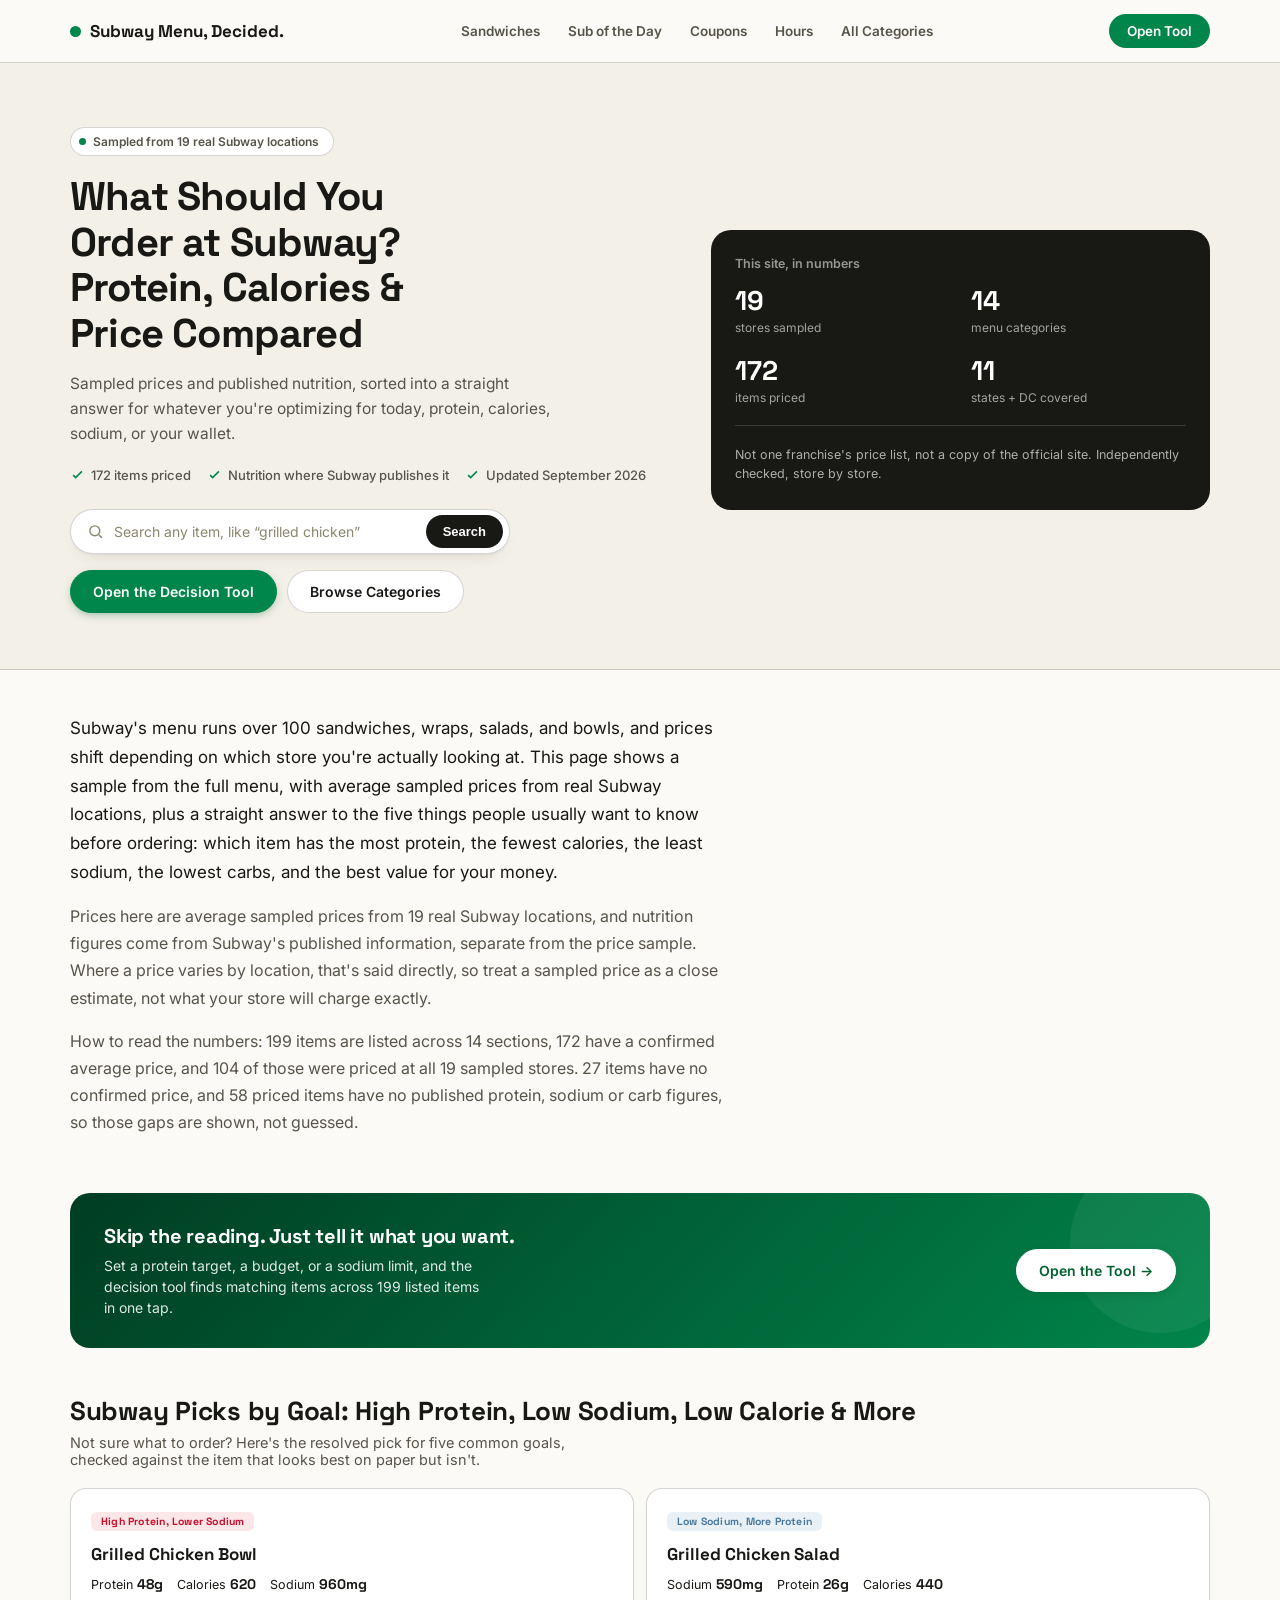
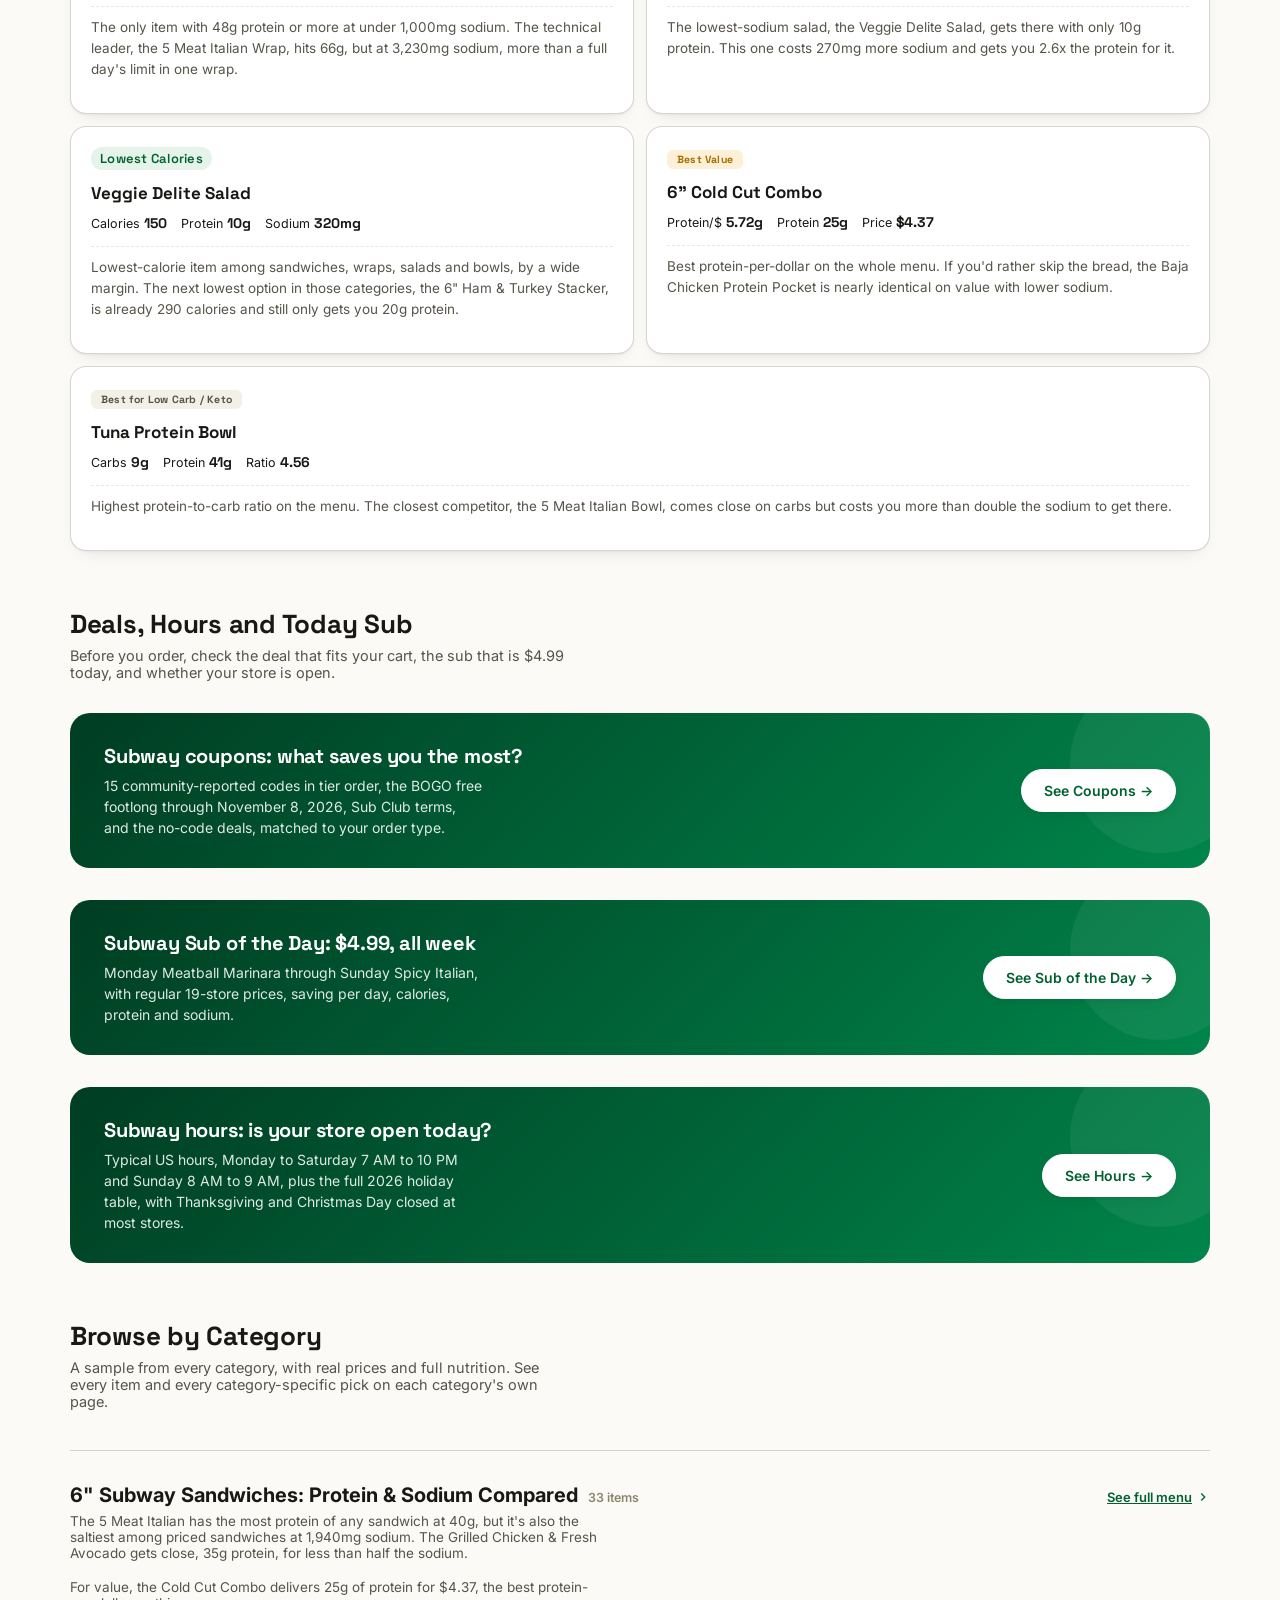
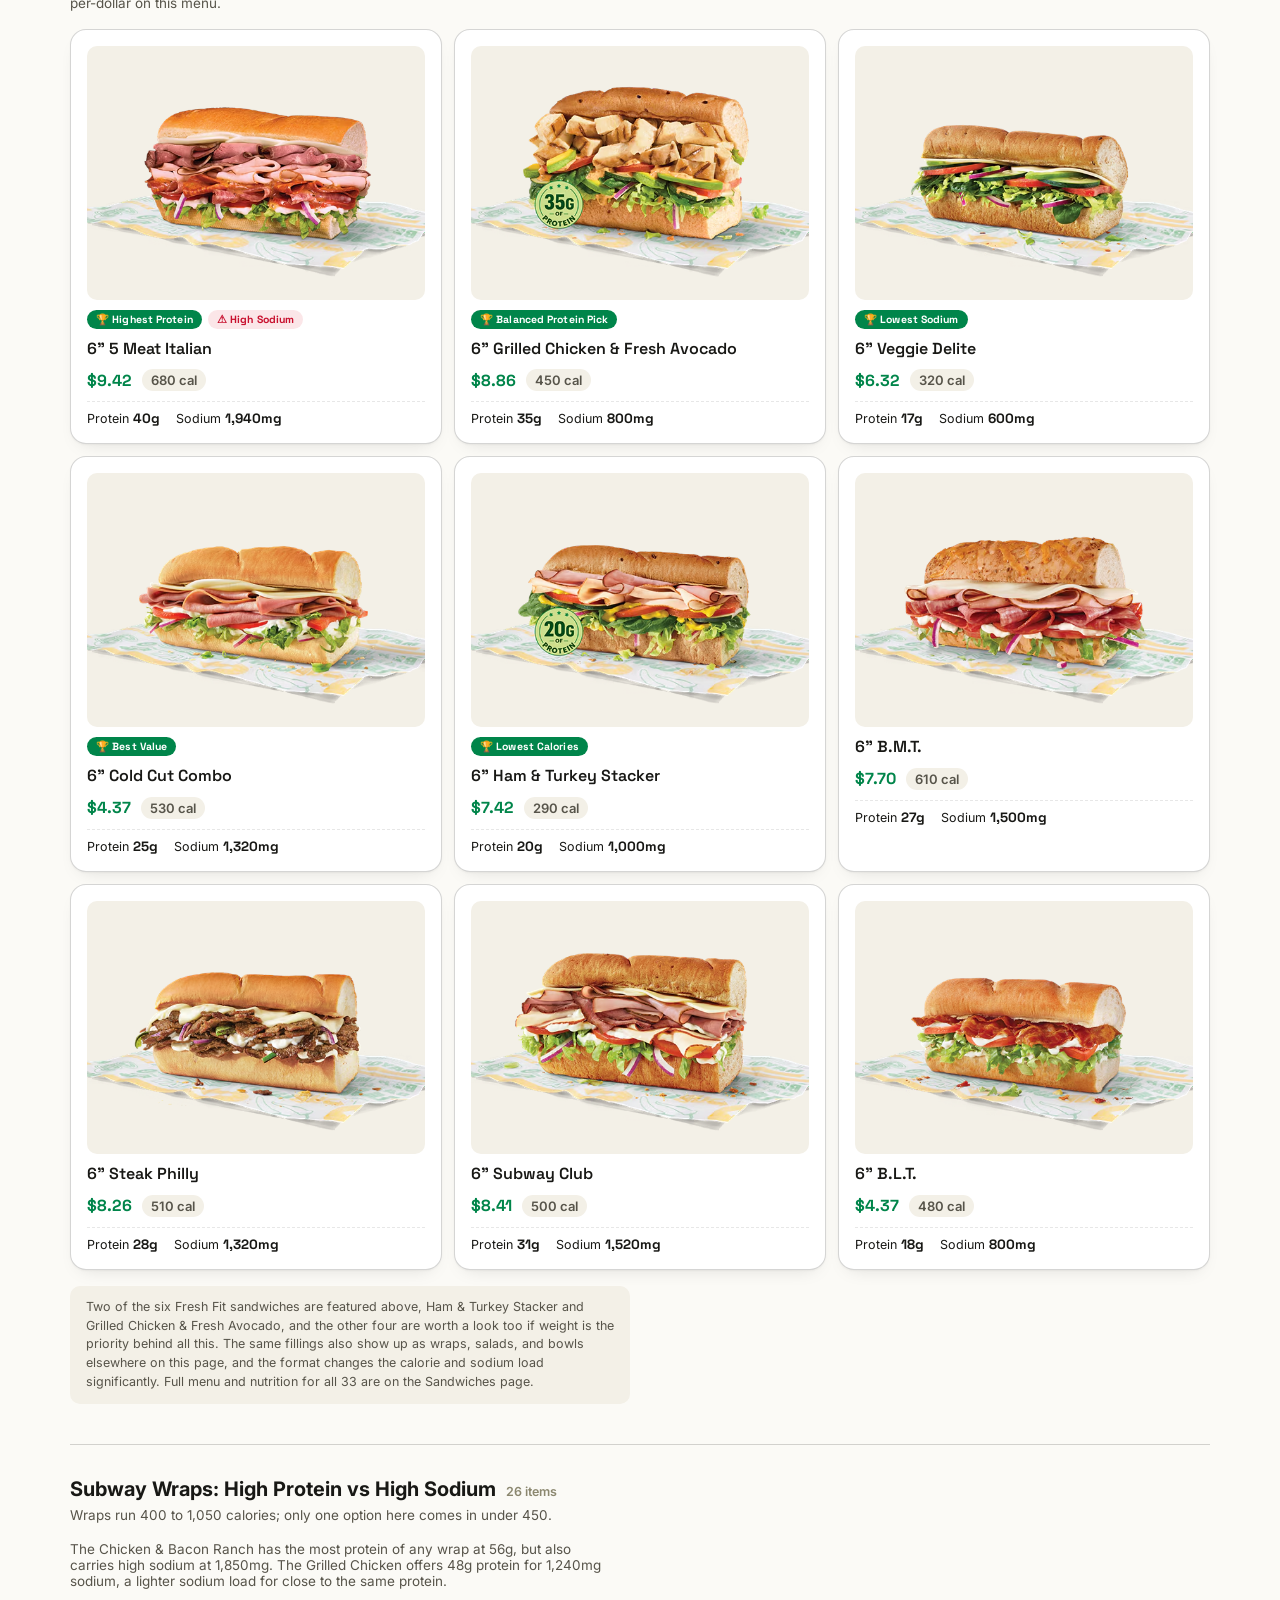
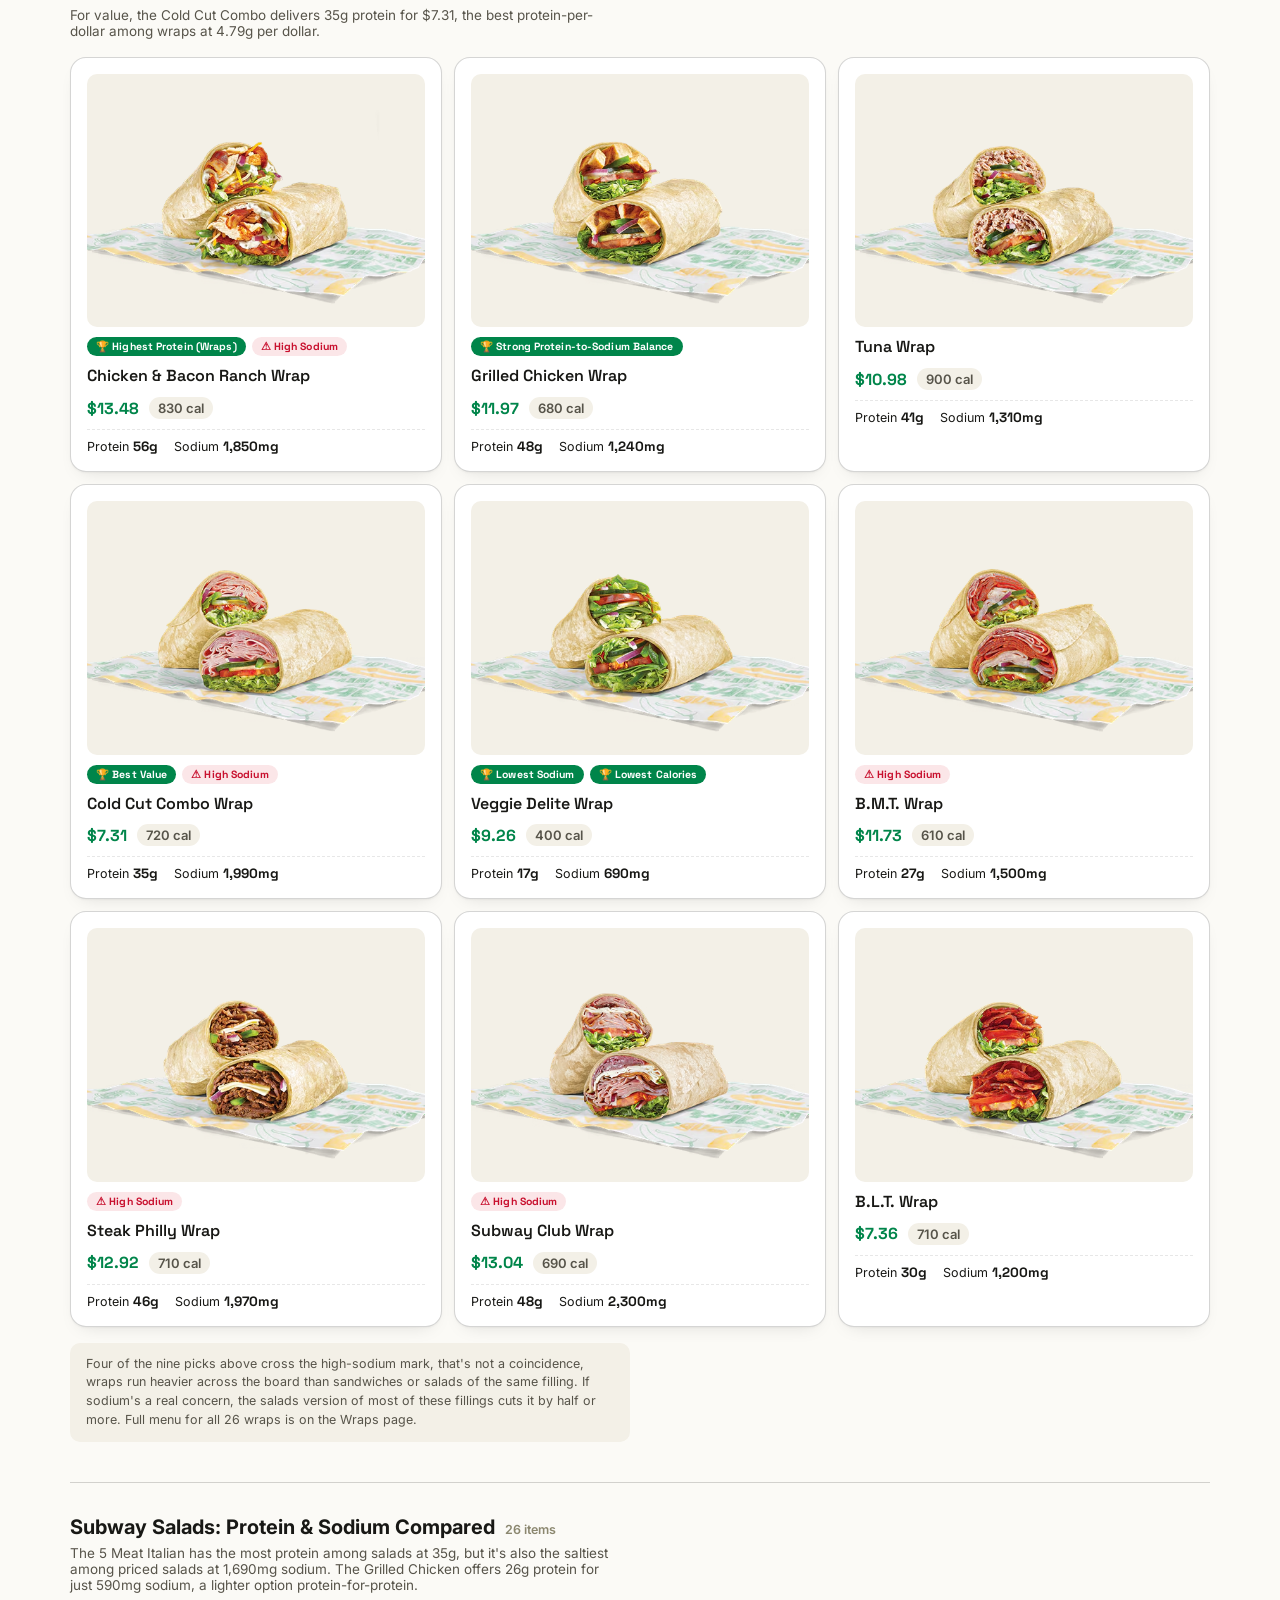
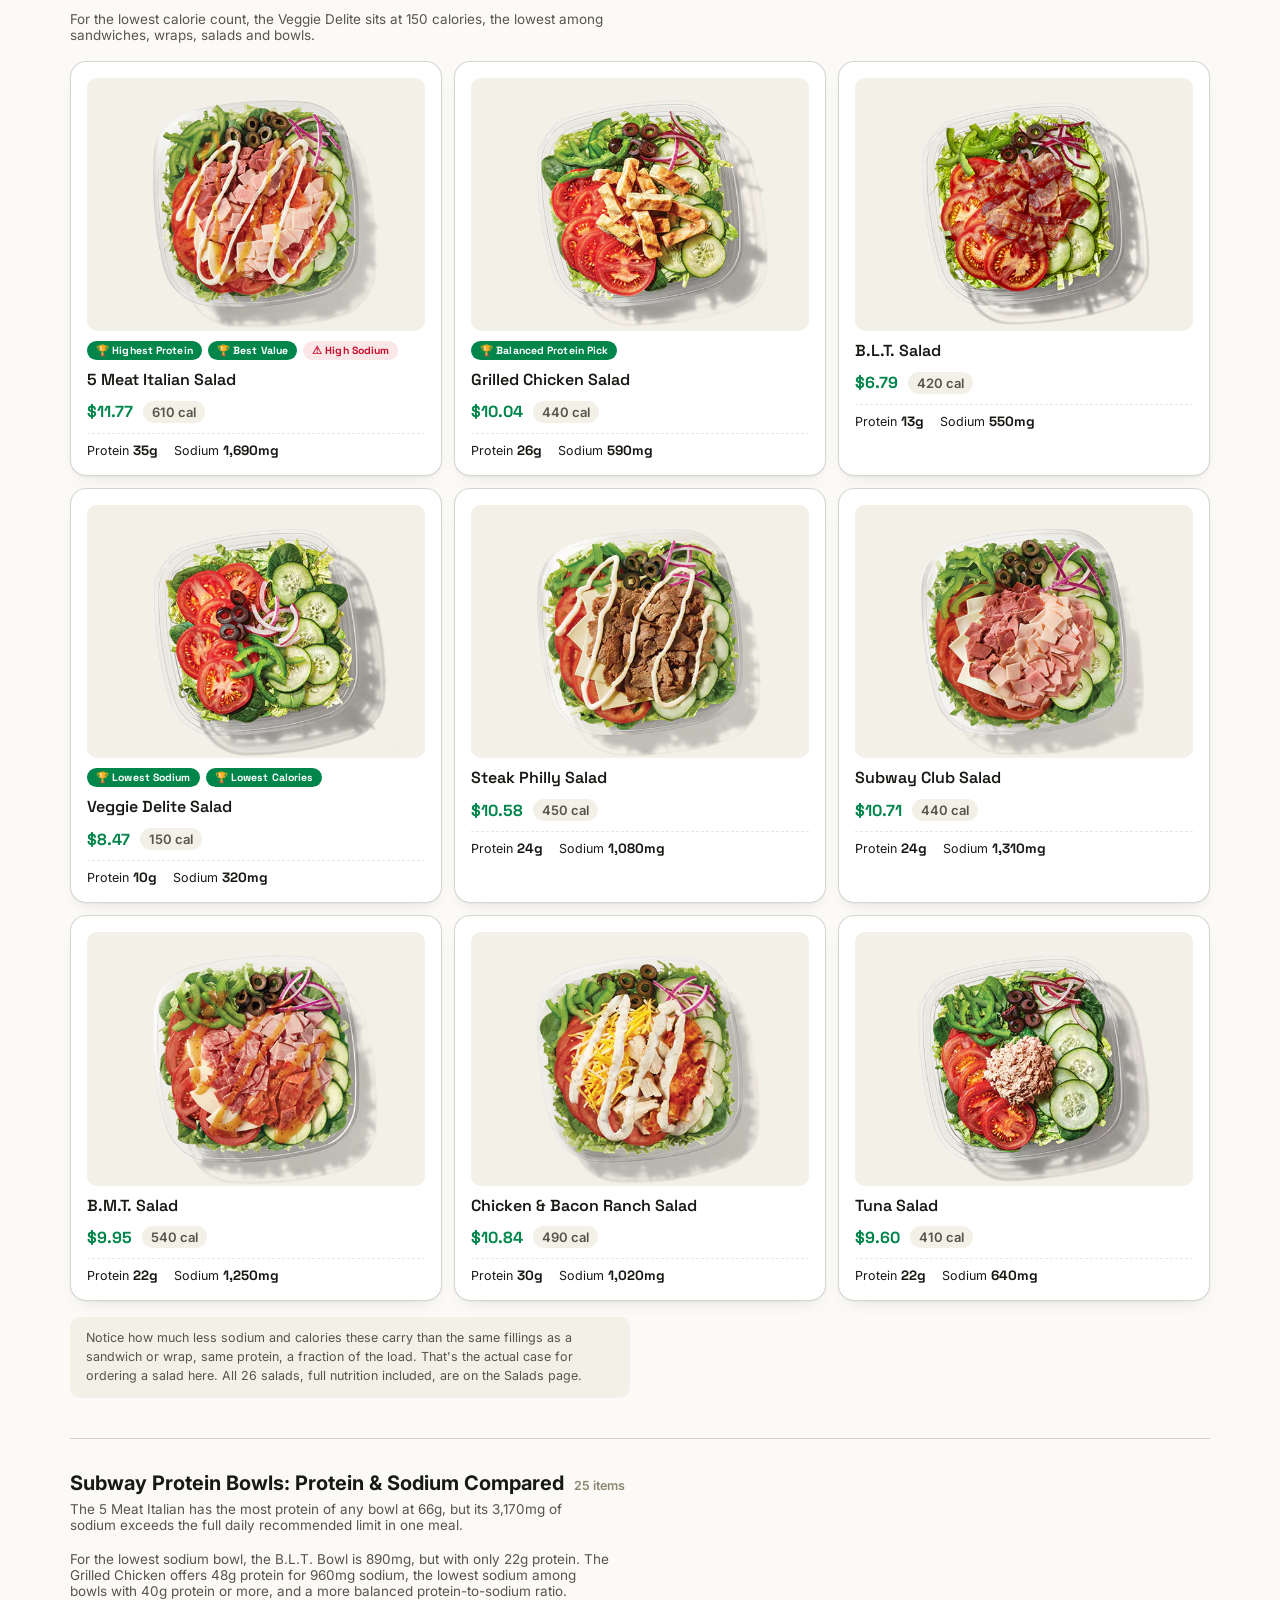
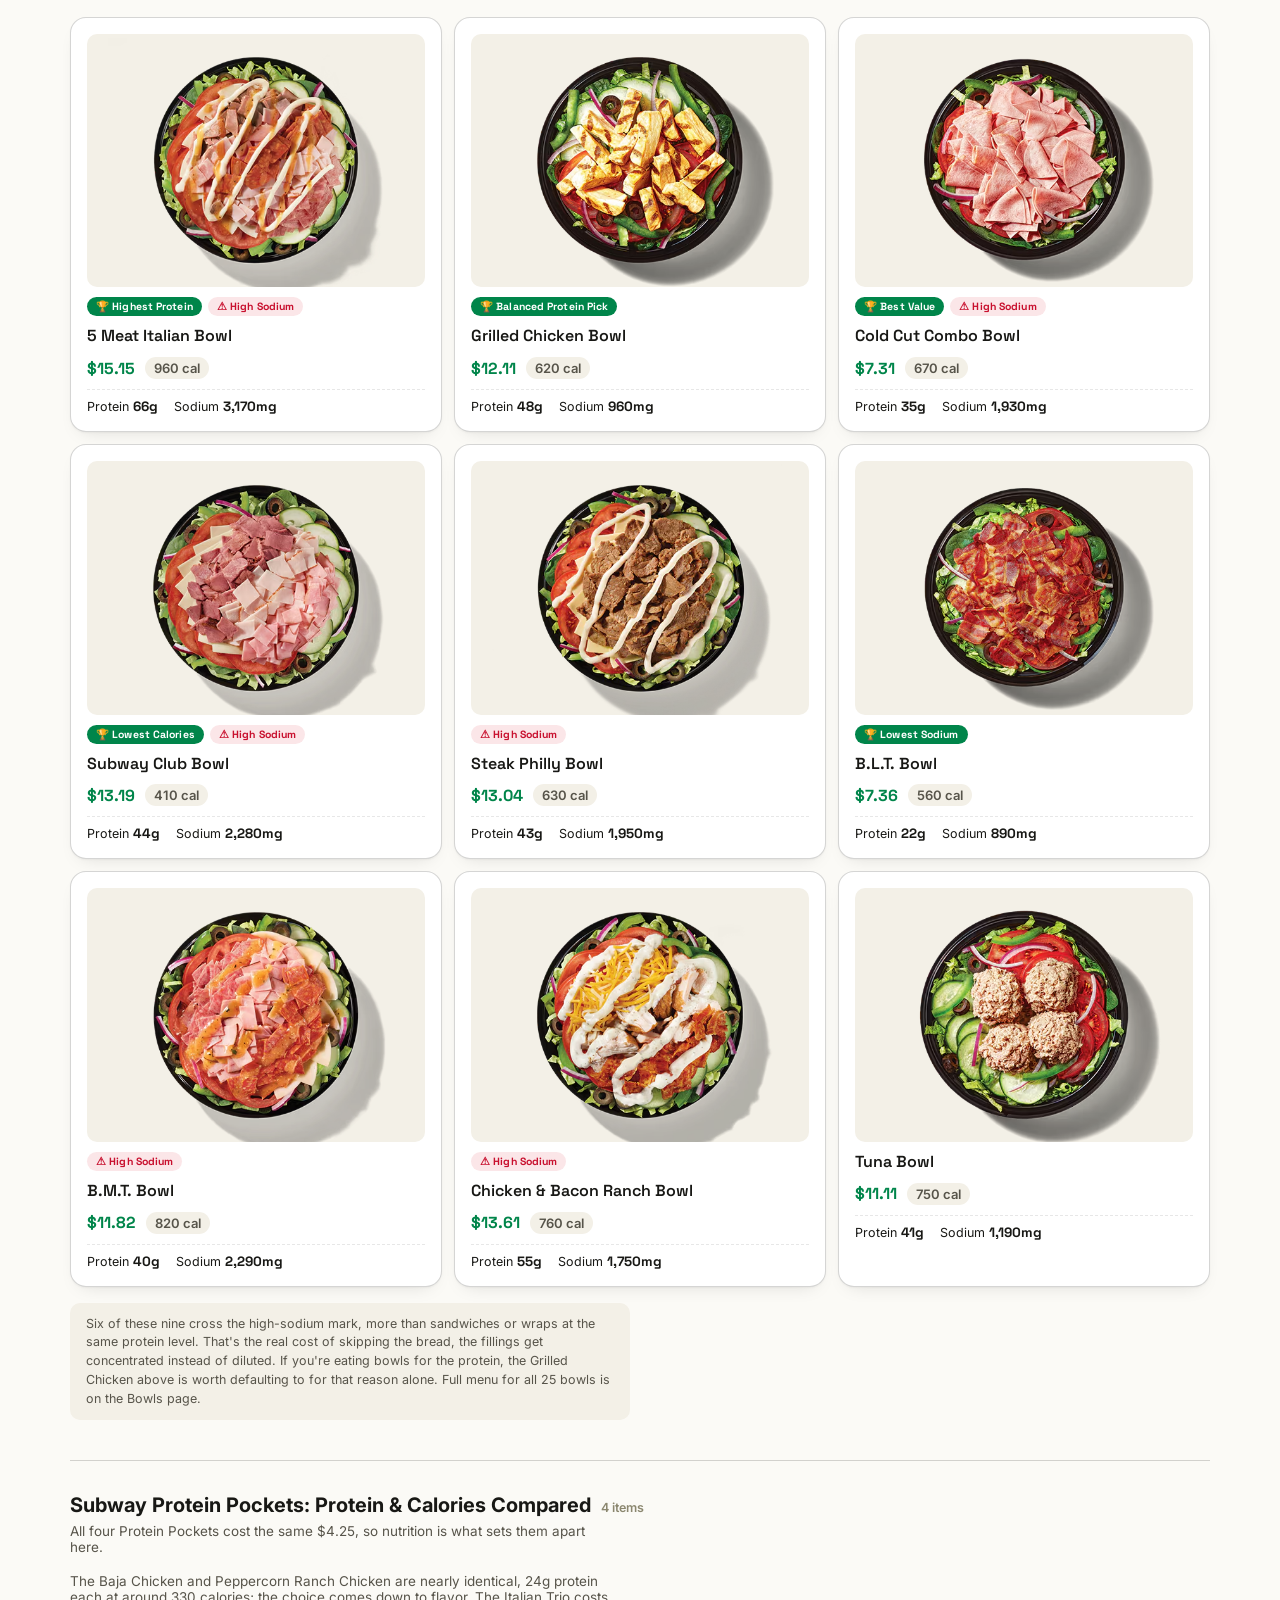
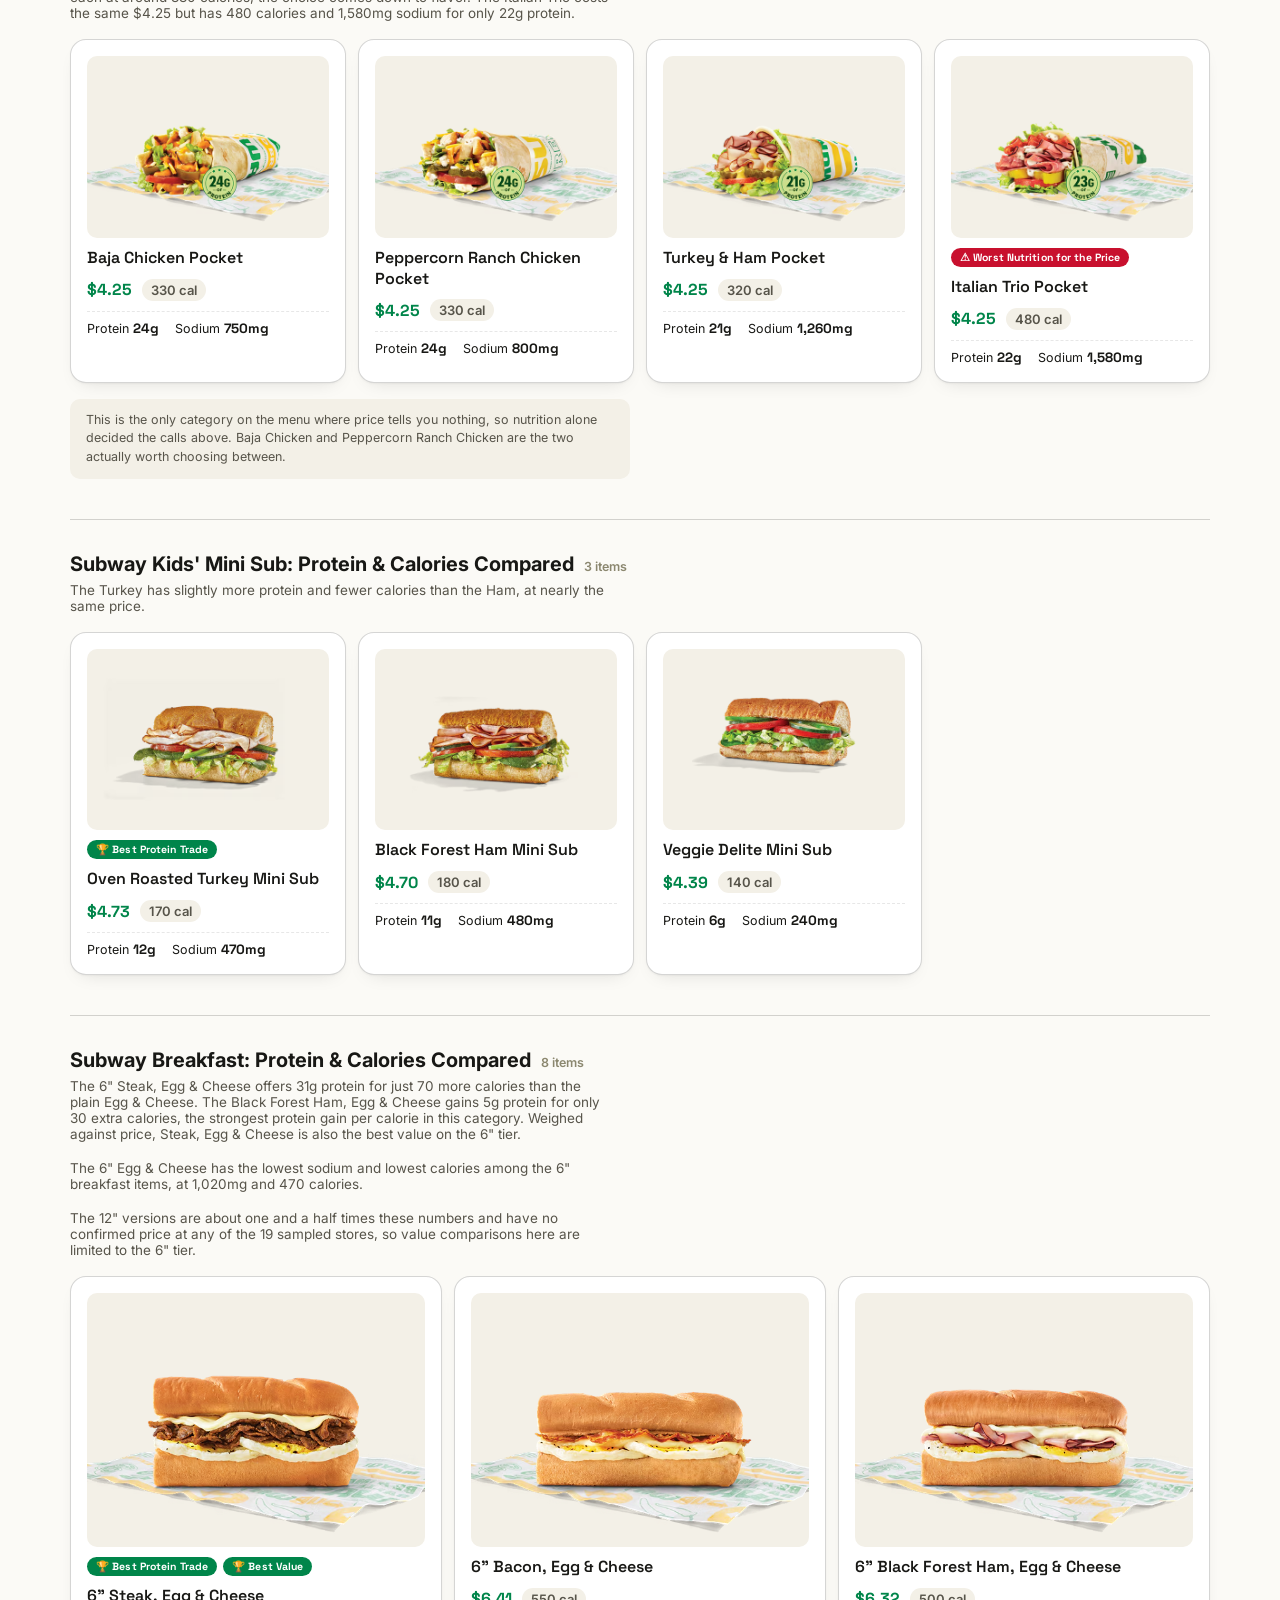
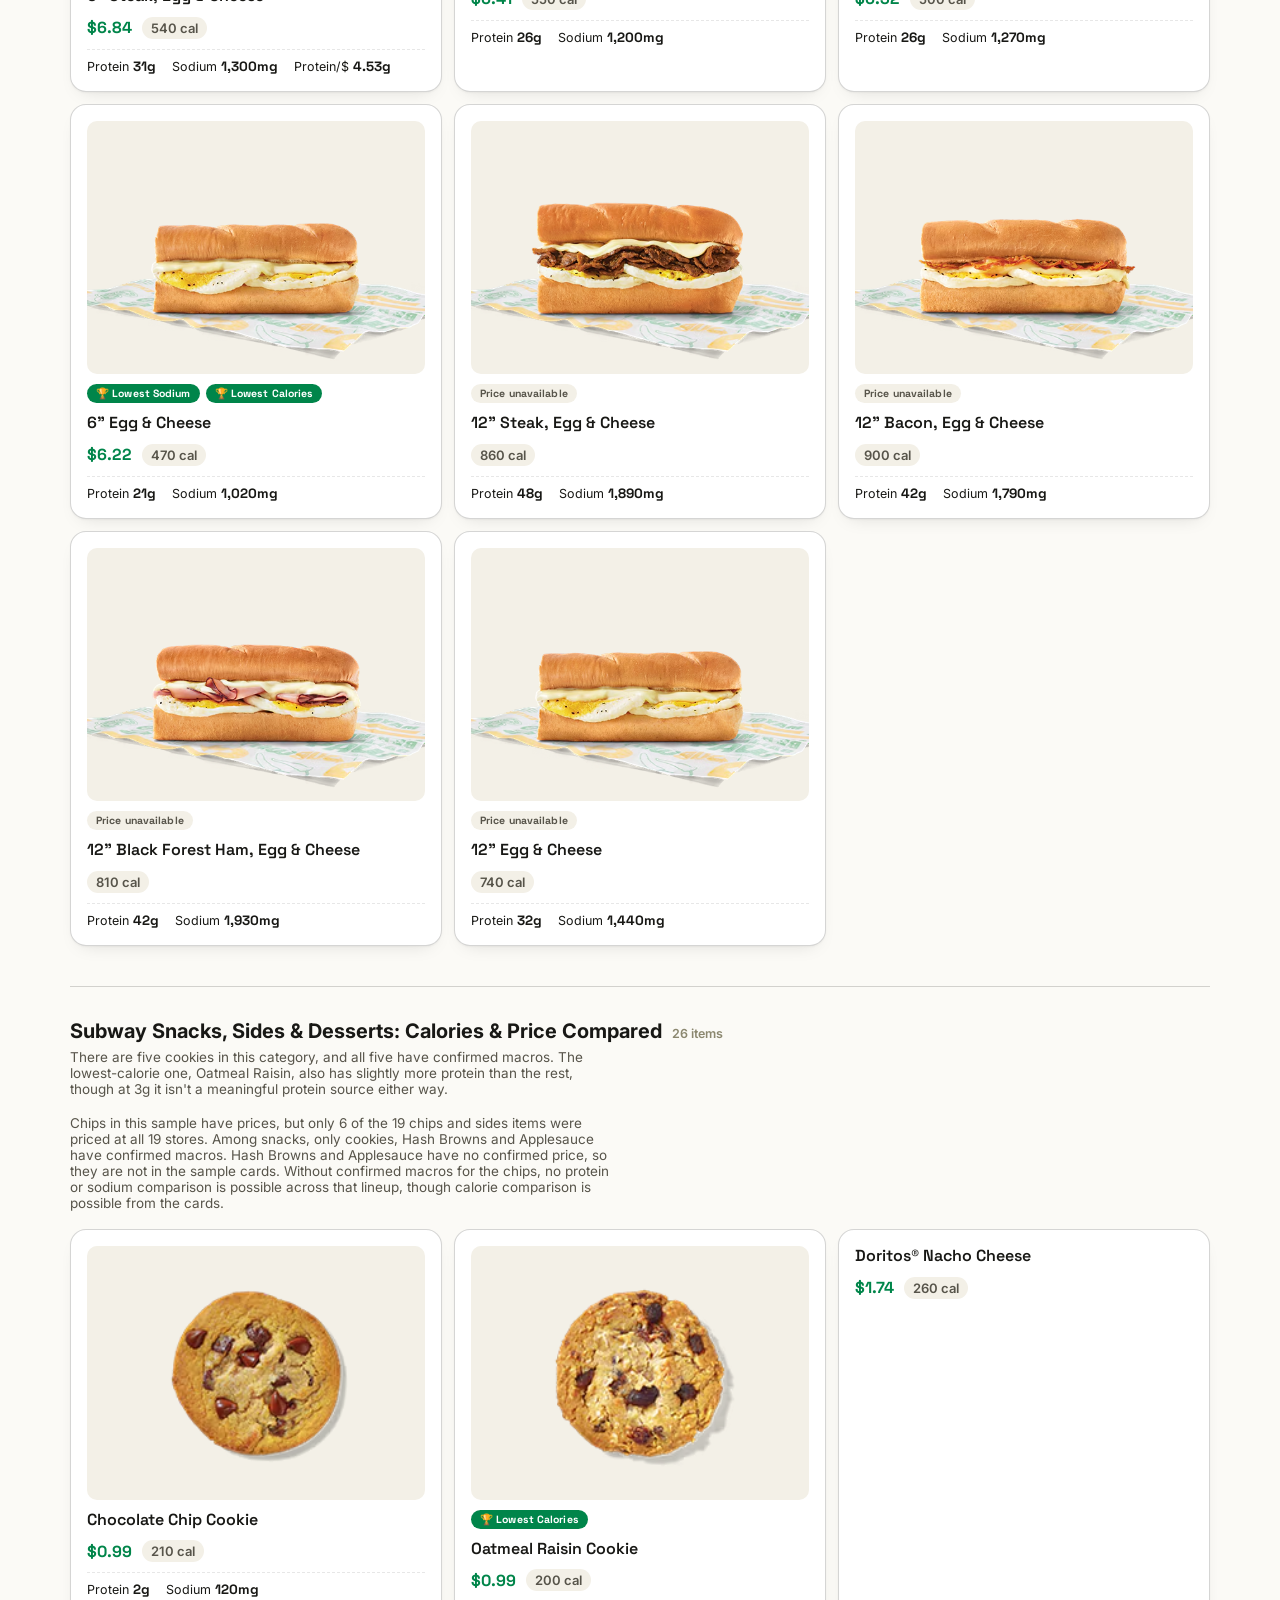
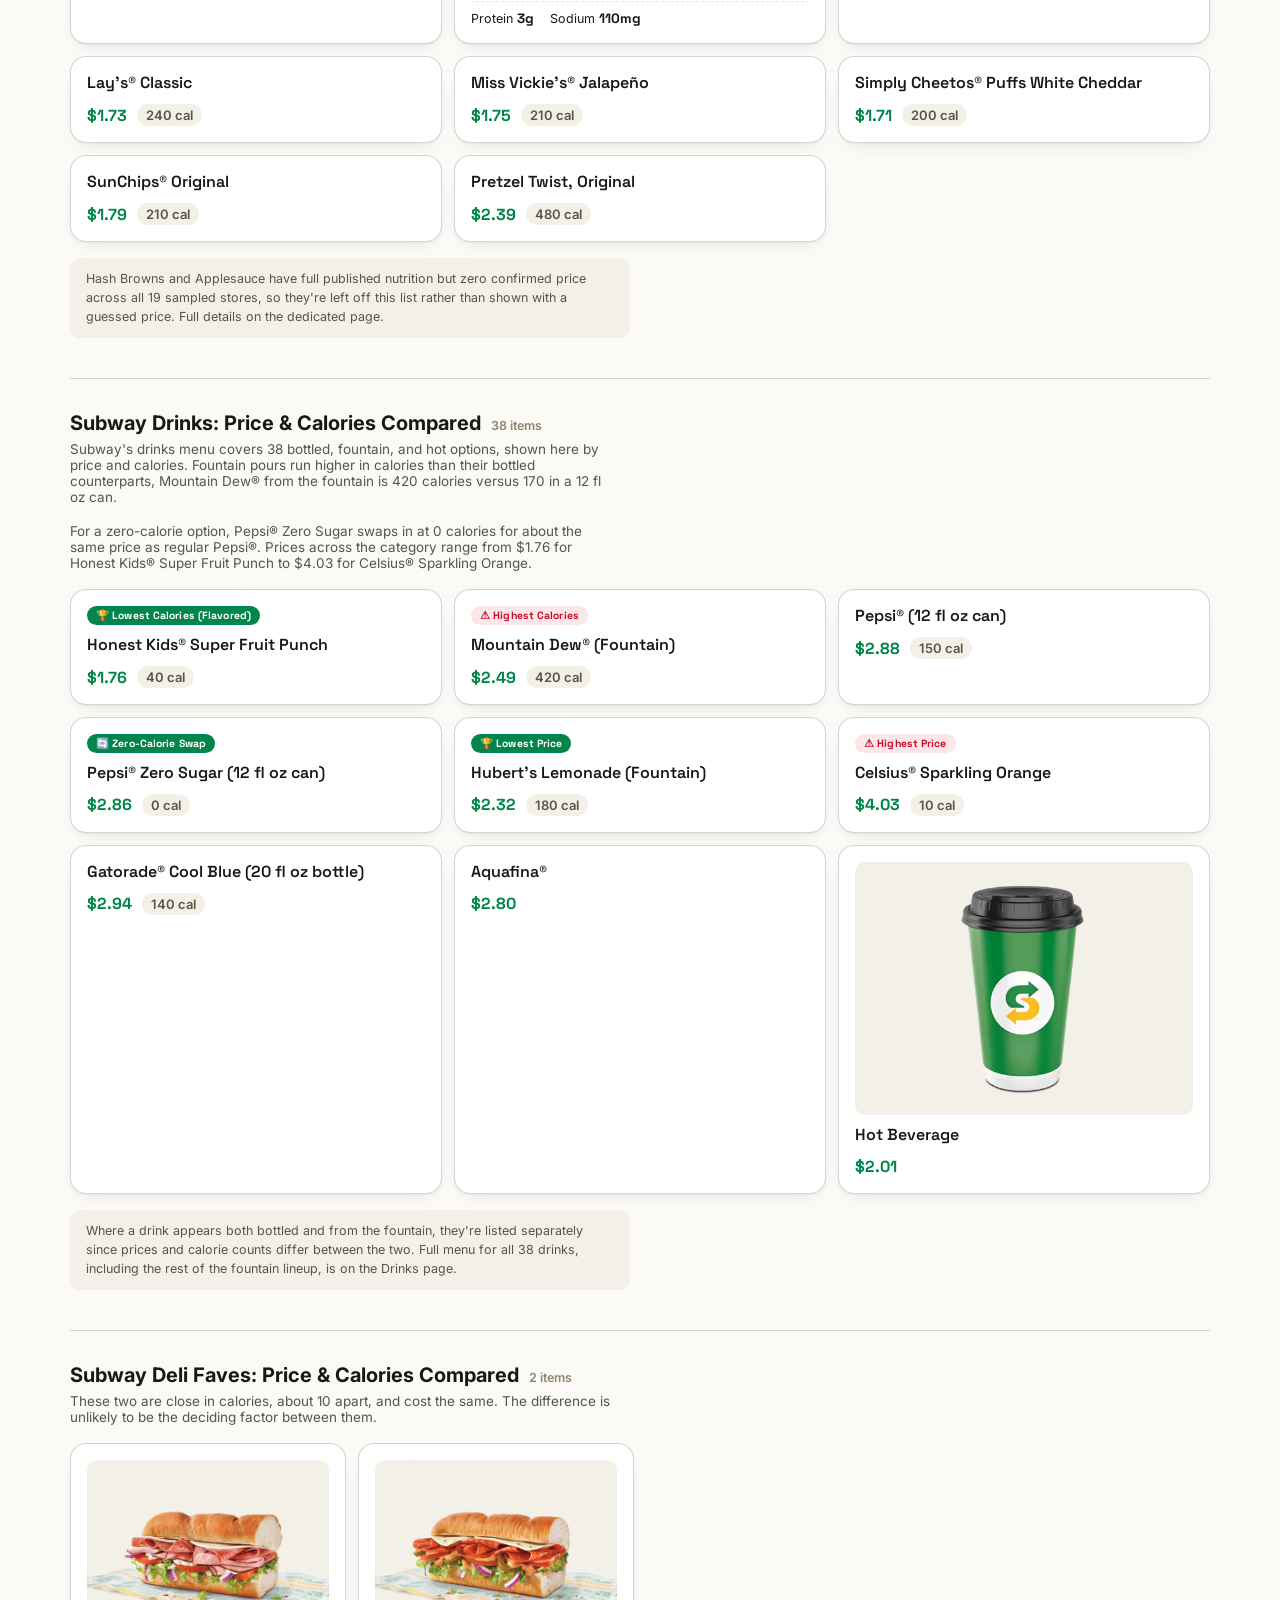
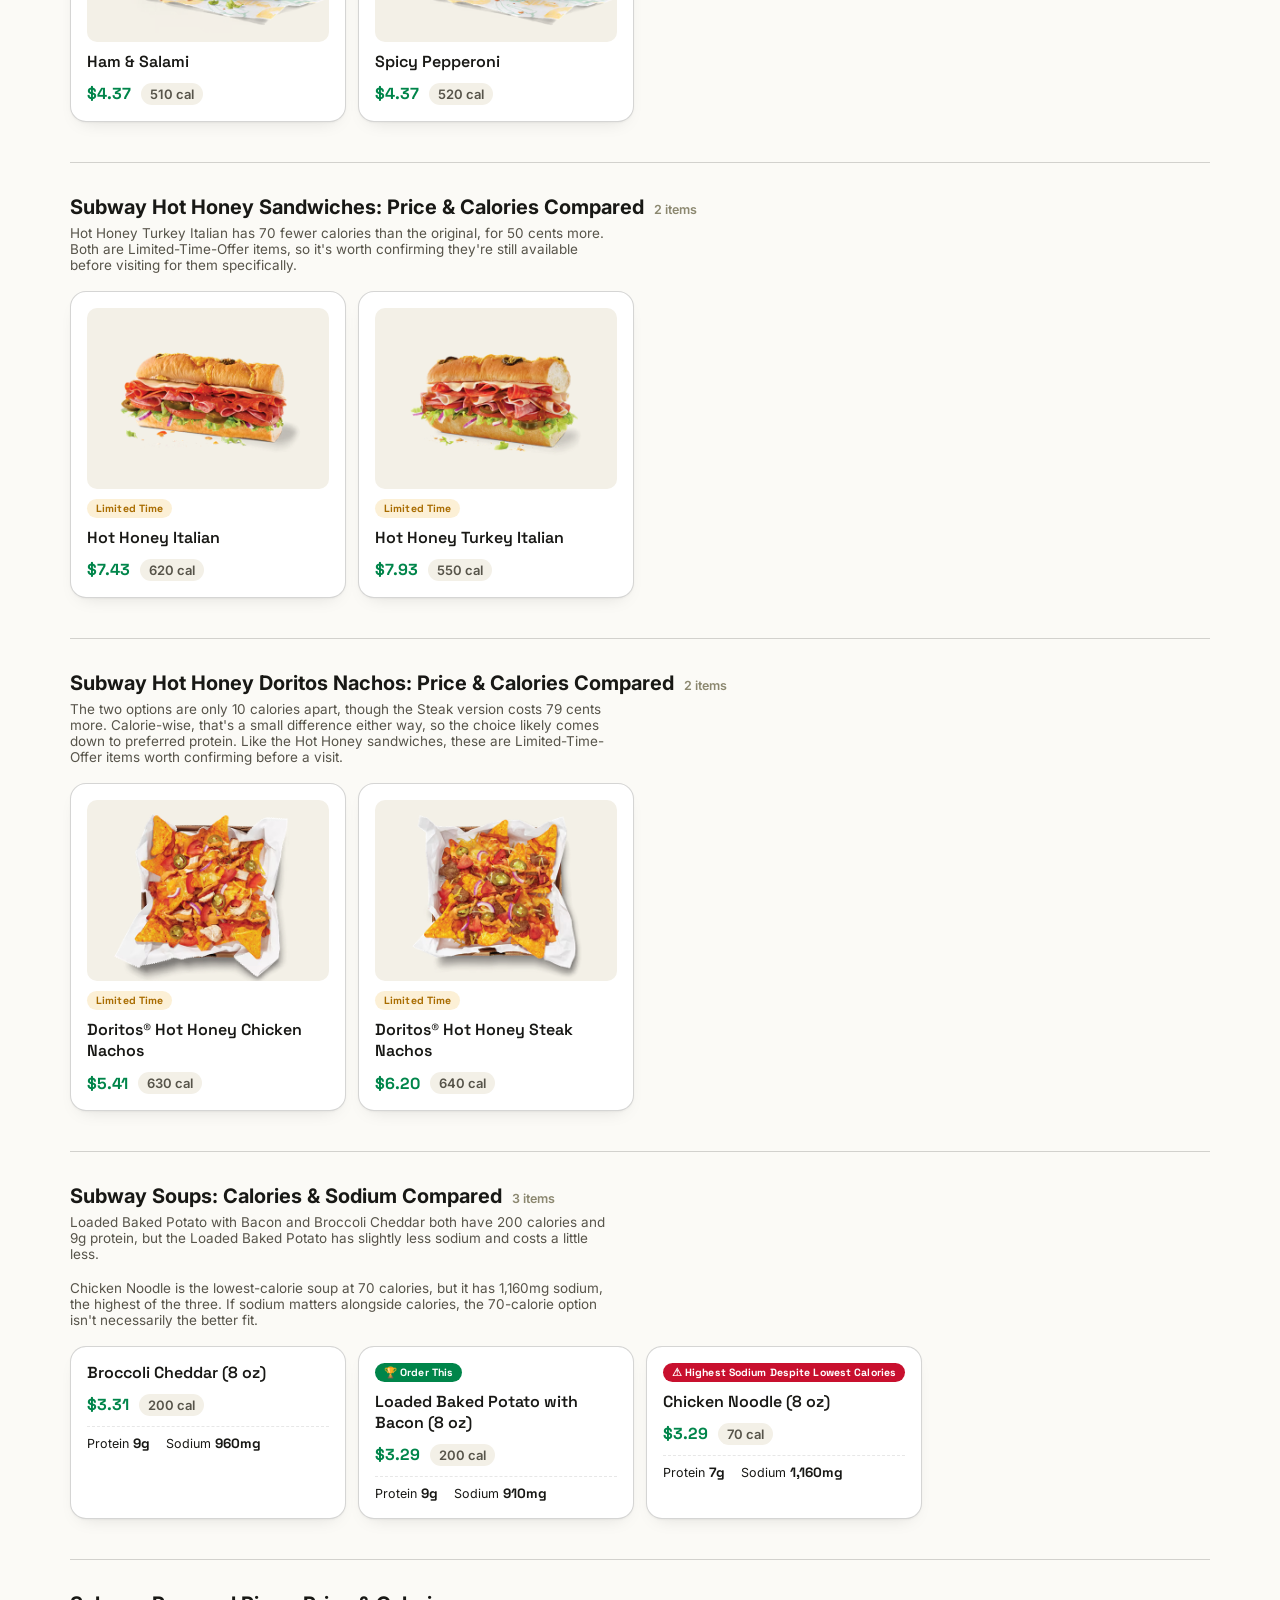
==== commit 58ed8e5c: "Add homepage FAQ schema, sitemap.xml and robots.txt for subwaymenuss.us" ====
--- a/index.html
+++ b/index.html
@@ -9,6 +9,9 @@
 <link href="https://fonts.googleapis.com/css2?family=Space+Grotesk:wght@500;600;700&family=Inter:wght@400;500;600;700&display=swap" rel="stylesheet">
 <meta name="description" content="Subway menu prices and nutrition from a 19 store sample, with 199 items listed and 172 priced. Find the best pick for protein, calories, sodium, or budget.">
 <link rel="stylesheet" href="css/style.css">
+<script type="application/ld+json">
+{"@context": "https://schema.org", "@type": "FAQPage", "mainEntity": [{"@type": "Question", "name": "Which Subway item has the most protein?", "acceptedAnswer": {"@type": "Answer", "text": "The 5 Meat Italian Bowl has the most protein among the items on this page at 66g, but it also carries 3,170mg of sodium, more than a full day's typical sodium limit in one meal."}}, {"@type": "Question", "name": "Which Subway item has the fewest calories?", "acceptedAnswer": {"@type": "Answer", "text": "Among sandwiches, wraps, salads and bowls, the Veggie Delite Salad has the fewest calories at 150, with 10g protein and 320mg sodium."}}, {"@type": "Question", "name": "Which Subway item has the lowest sodium?", "acceptedAnswer": {"@type": "Answer", "text": "Among sandwiches, wraps, salads and bowls, the Veggie Delite Salad has the lowest sodium at 320mg. The Veggie Delite Mini Sub, a kids' portion, is lower still at 240mg, but it's a smaller item so it isn't a direct comparison."}}, {"@type": "Question", "name": "What gives the best value if protein is the priority?", "acceptedAnswer": {"@type": "Answer", "text": "The 6\" Cold Cut Combo has the best protein-per-dollar on the menu, 25g of protein for $4.37, about 5.72g of protein per dollar."}}, {"@type": "Question", "name": "Does the highest-protein item also have the best calorie and sodium trade-off?", "acceptedAnswer": {"@type": "Answer", "text": "Not usually. The 5 Meat Italian Bowl has the most protein at 66g but also the most sodium at 3,170mg. The Grilled Chicken Bowl has less protein, 48g, for a fraction of the sodium at 960mg."}}, {"@type": "Question", "name": "Why can a lower-calorie item still be high in sodium?", "acceptedAnswer": {"@type": "Answer", "text": "Calories and sodium aren't directly related. Chicken Noodle Soup has just 70 calories but 1,160mg sodium, more than either 200-calorie soup on this menu."}}, {"@type": "Question", "name": "Are the prices on this page the same at every Subway location?", "acceptedAnswer": {"@type": "Answer", "text": "No. The prices shown are sampled from 19 real Subway store menus, not a single official price list, so your local store may charge slightly more or less."}}, {"@type": "Question", "name": "Which menu categories are missing full nutrition information?", "acceptedAnswer": {"@type": "Answer", "text": "Drinks and snacks, along with Deli Faves, Personal Pizza, and the Hot Honey items, have confirmed prices and calories but, for many items, no published protein, sodium, or carb figures yet. Nutrition figures on this page come from Subway's official nutrition information, separate from the price sampling described above."}}]}
+</script>
 </head>
 <body>
 
--- a/css/style.css
+++ b/css/style.css
@@ -139,10 +139,10 @@
   display:flex; flex-direction:column; gap:14px; position:relative; overflow:hidden;
 }
 @media(min-width:640px){.tool-card{flex-direction:row; align-items:center; justify-content:space-between; padding:30px 34px;}}
-.tool-card::after{content:''; position:absolute; right:-40px; top:-40px; width:180px; height:180px; border-radius:50%; background:rgba(255,255,255,0.06);}
+.tool-card::after{content:''; position:absolute; right:-40px; top:-40px; width:180px; height:180px; border-radius:50%; background:rgba(255,255,255,0.06); pointer-events:none;}
 .tool-card-text h3{font-size:20px; margin-bottom:6px; position:relative;}
 .tool-card-text p{font-size:14px; line-height:1.5; opacity:0.88; max-width:42ch; margin:0; position:relative;}
-.tool-card .btn-primary{background:#fff; color:var(--green-dim); border-color:#fff; flex-shrink:0; position:relative;}
+.tool-card .btn-primary{background:#fff; color:var(--green-dim); border-color:#fff; flex-shrink:0; position:relative; z-index:1;}
 .tool-card .btn-primary:hover{background:var(--paper-2);}
 
 /* ============ SECTION HEADERS ============ */
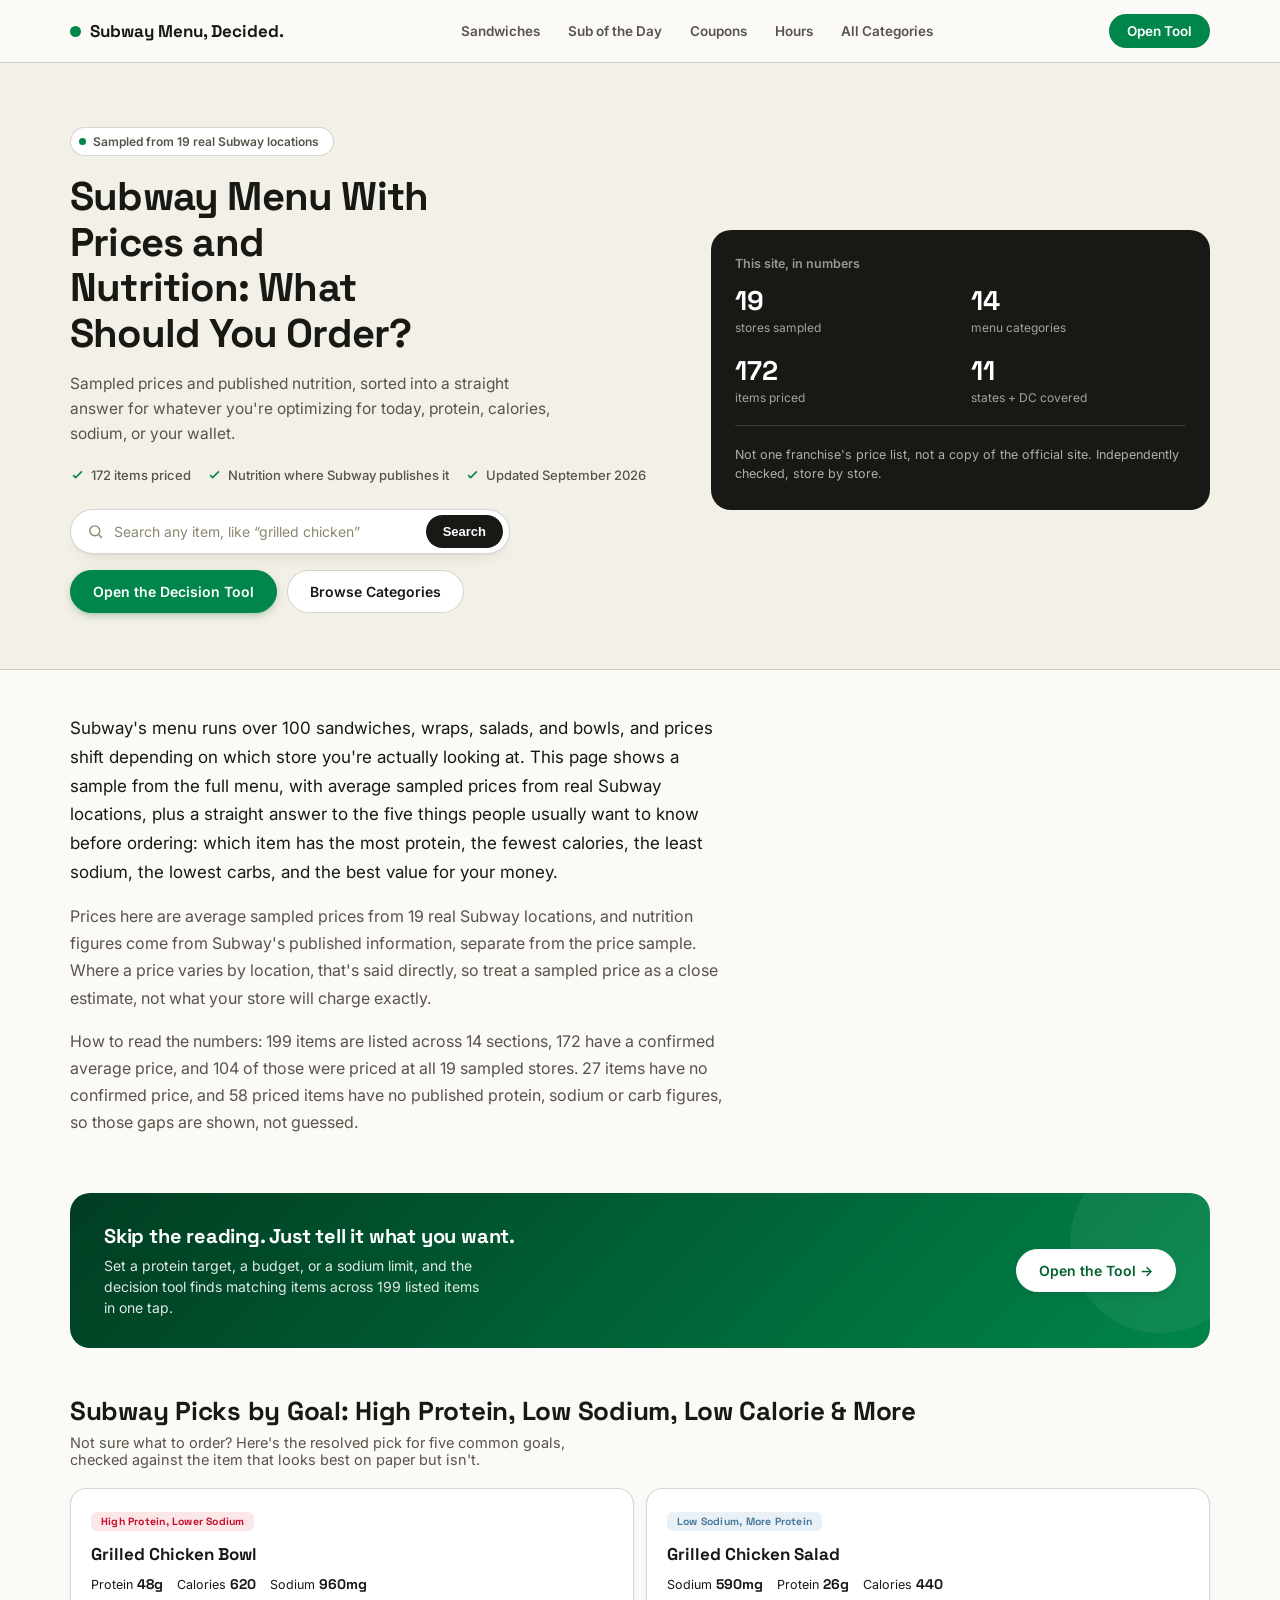
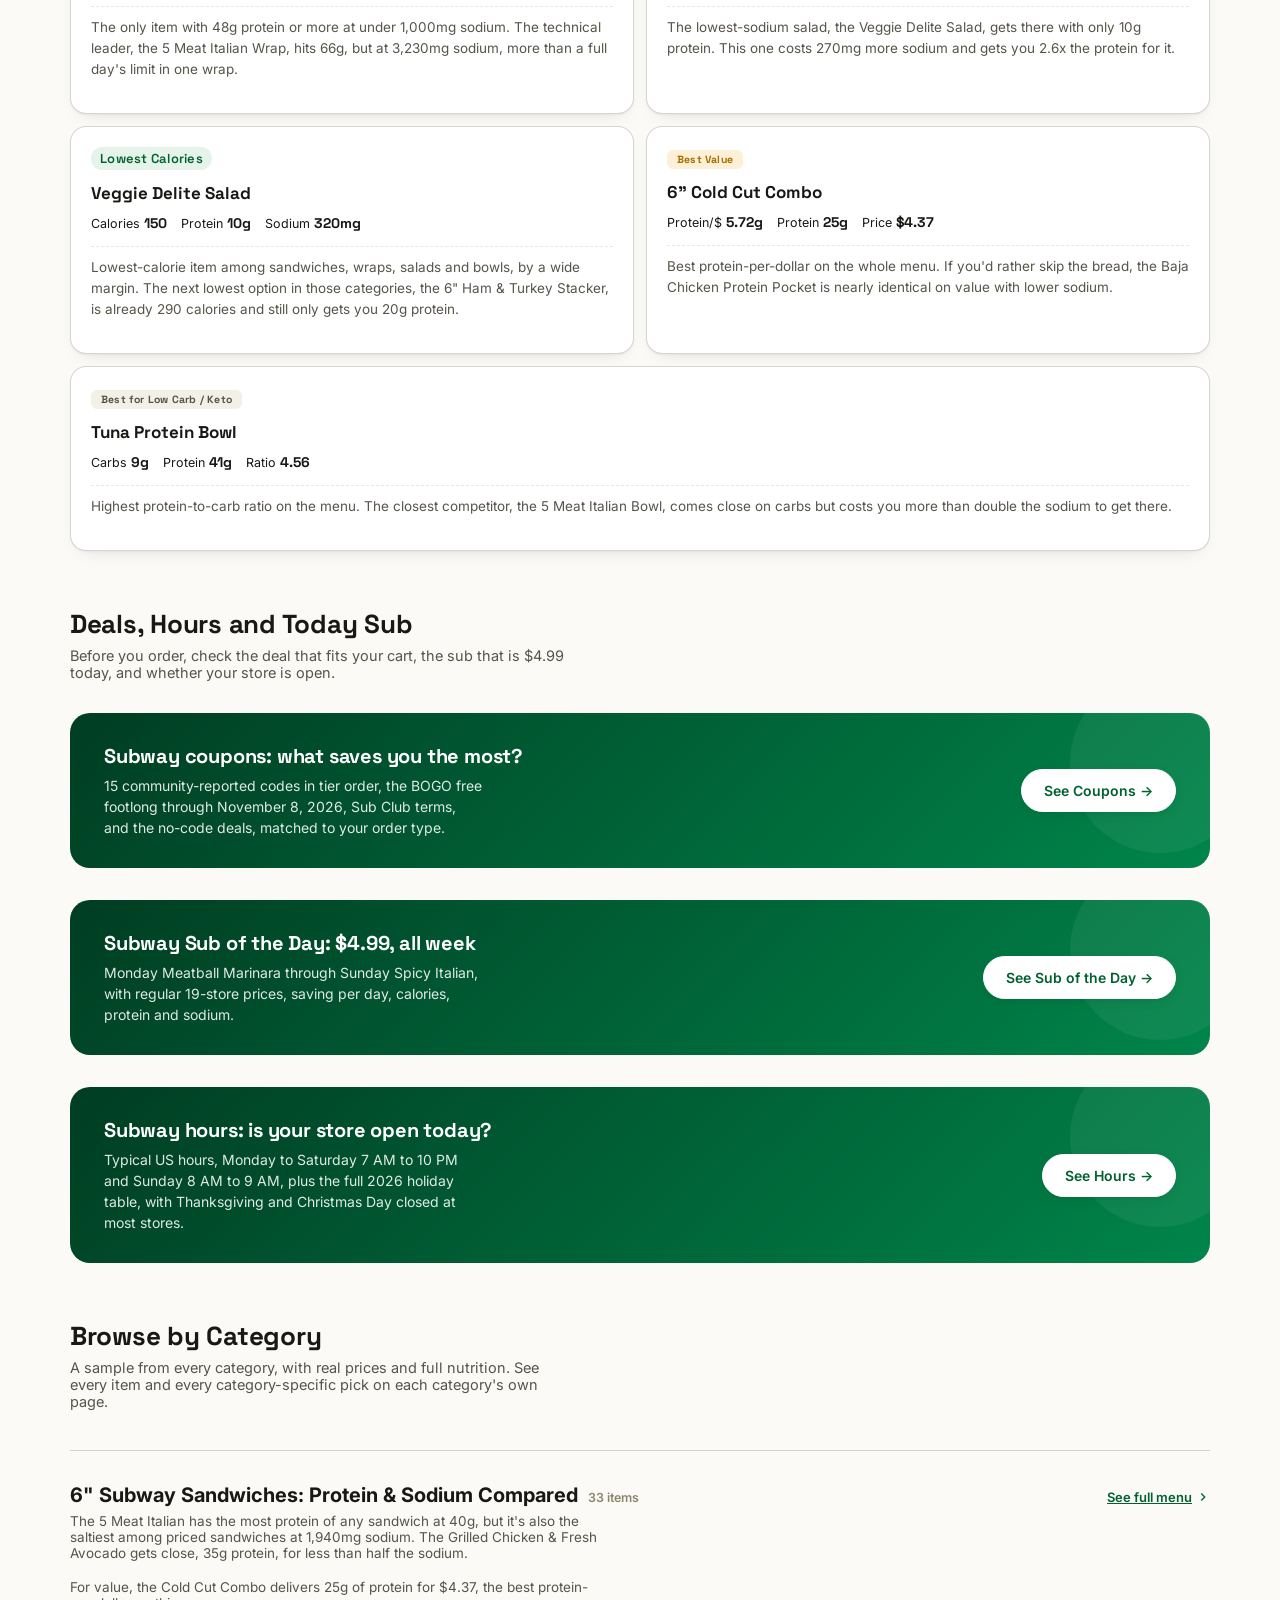
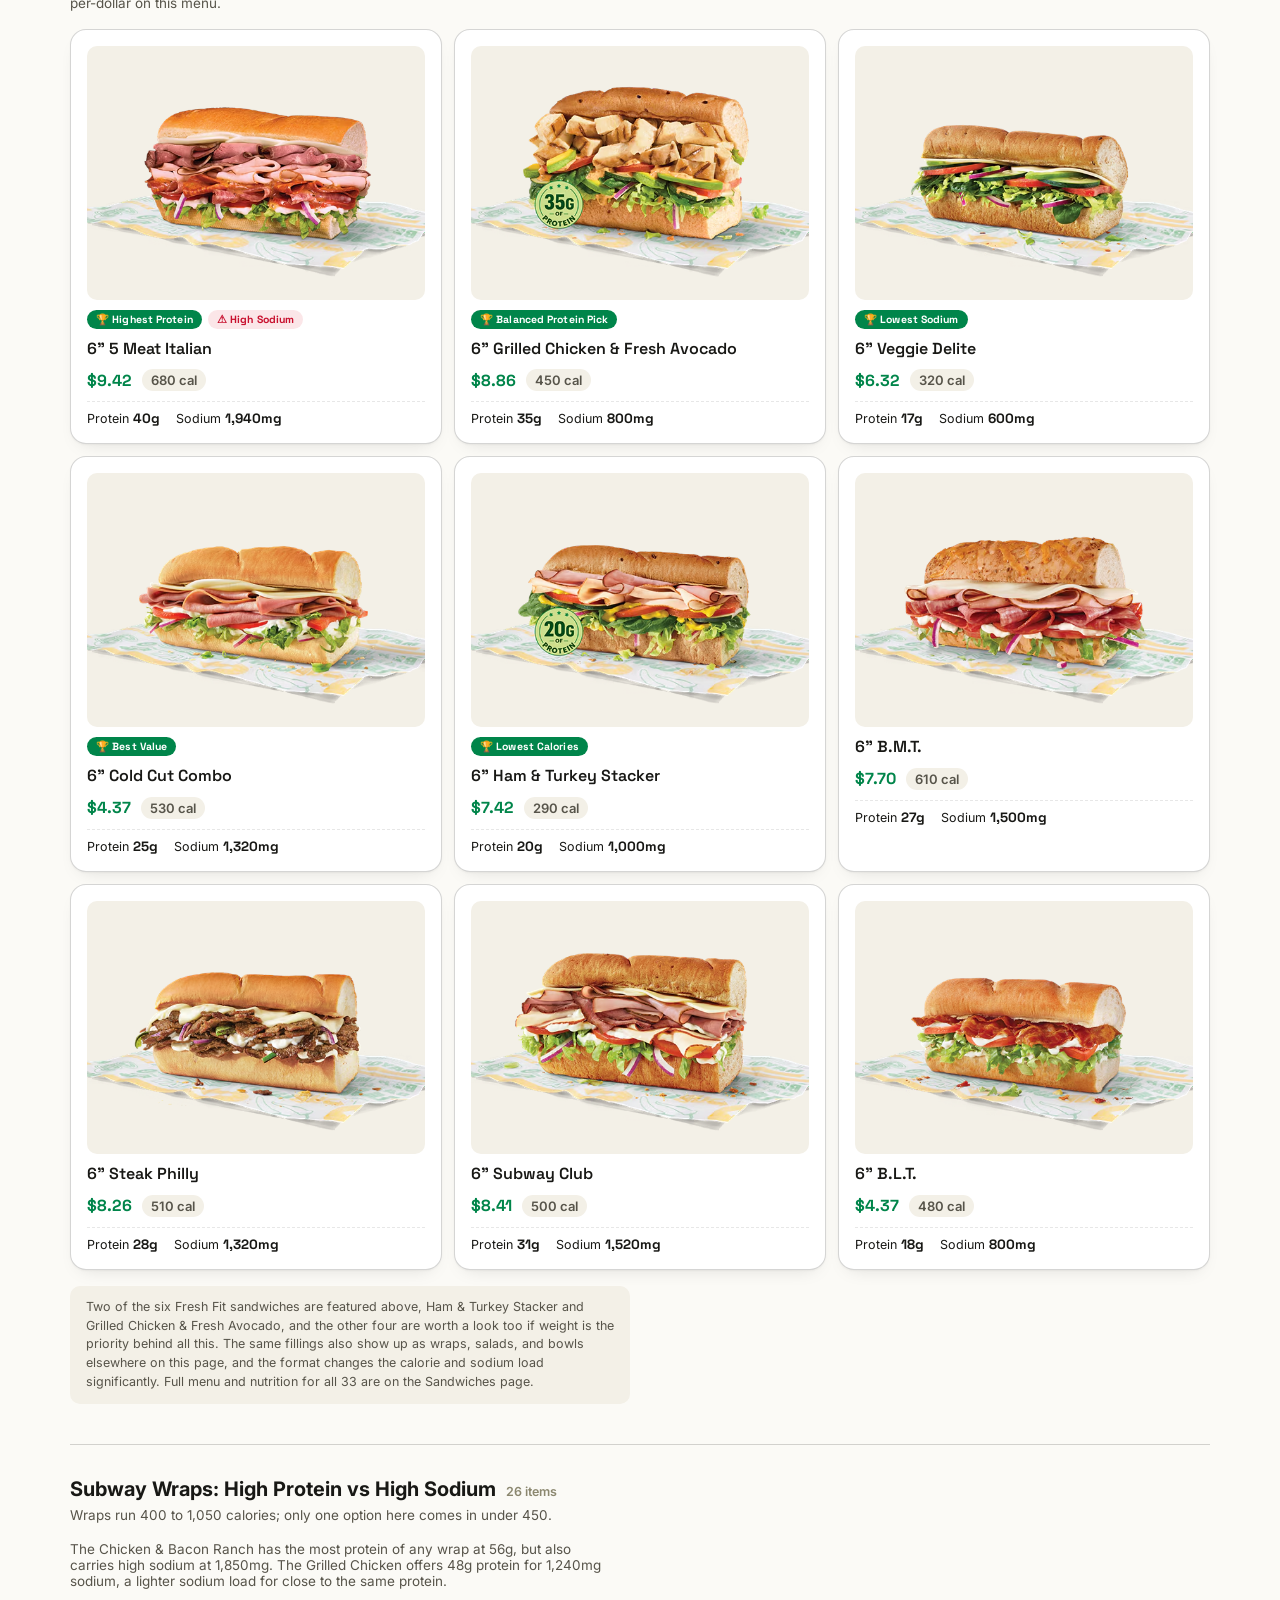
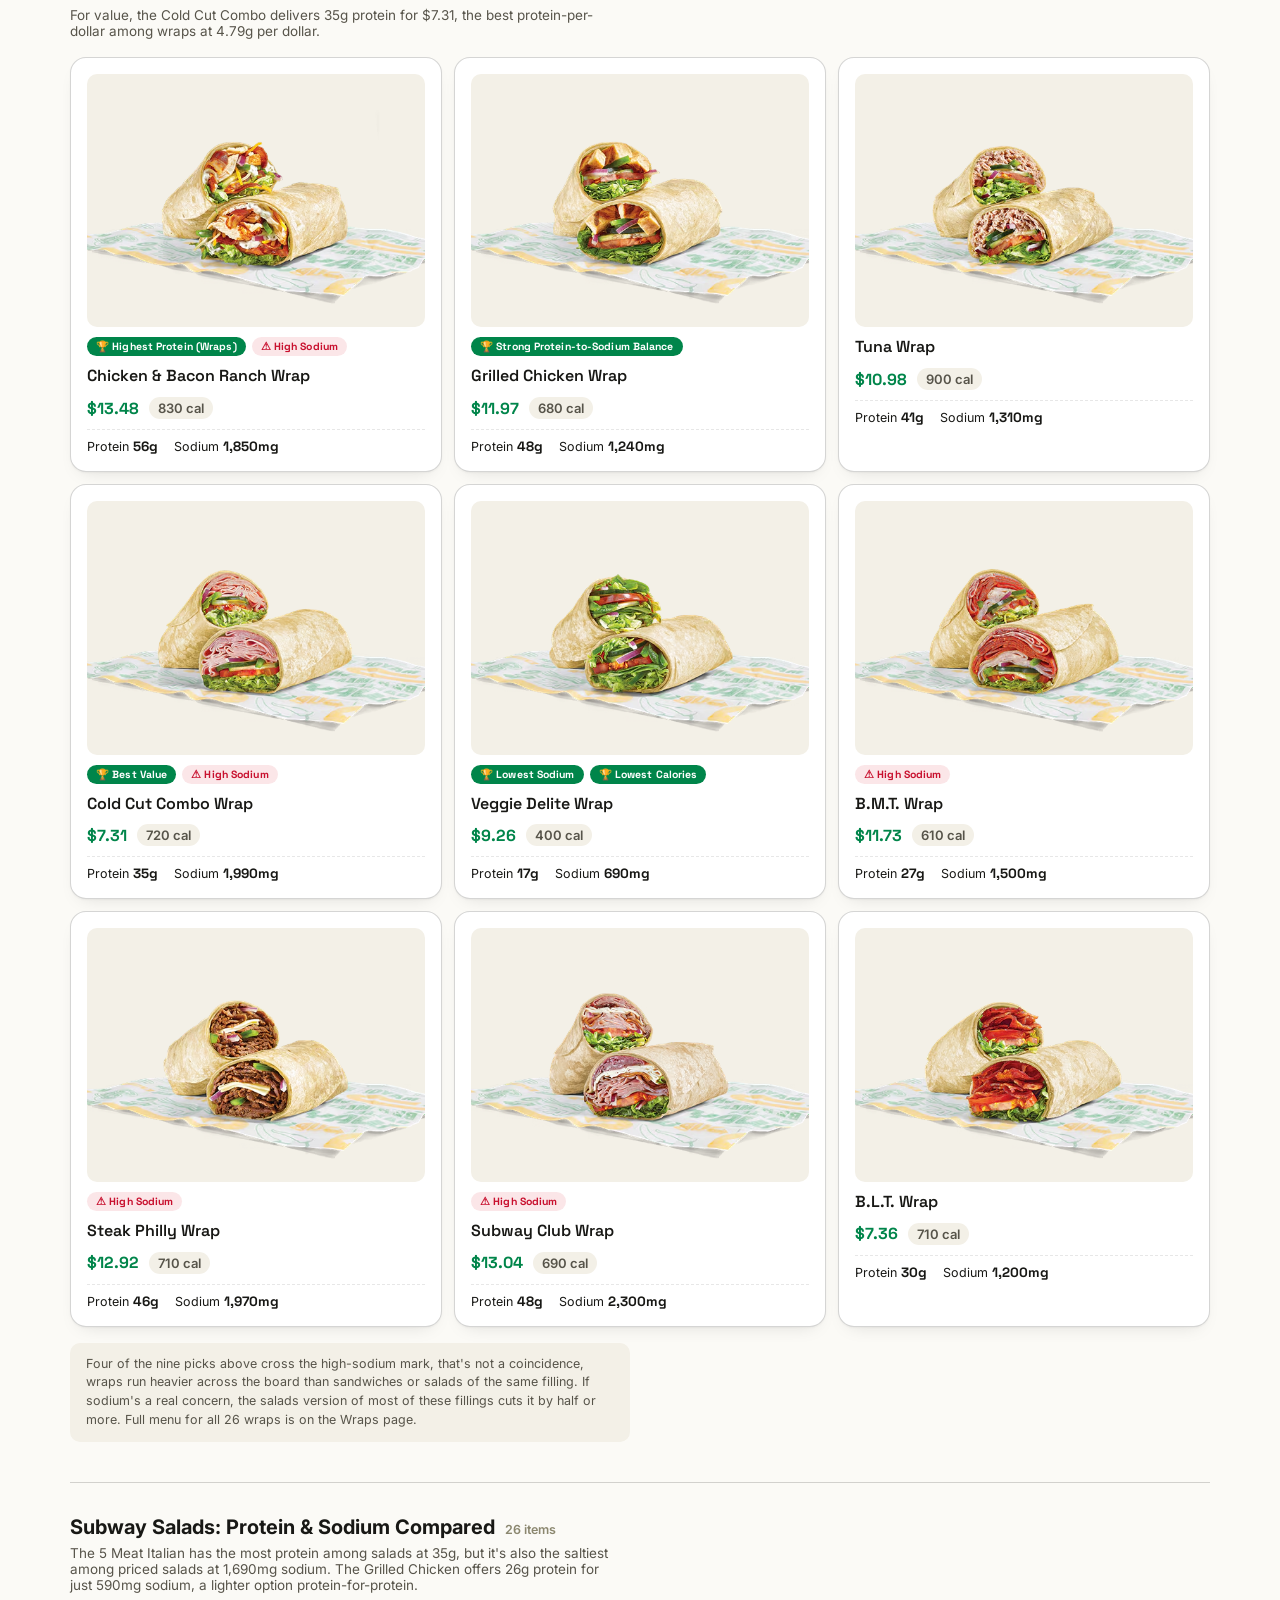
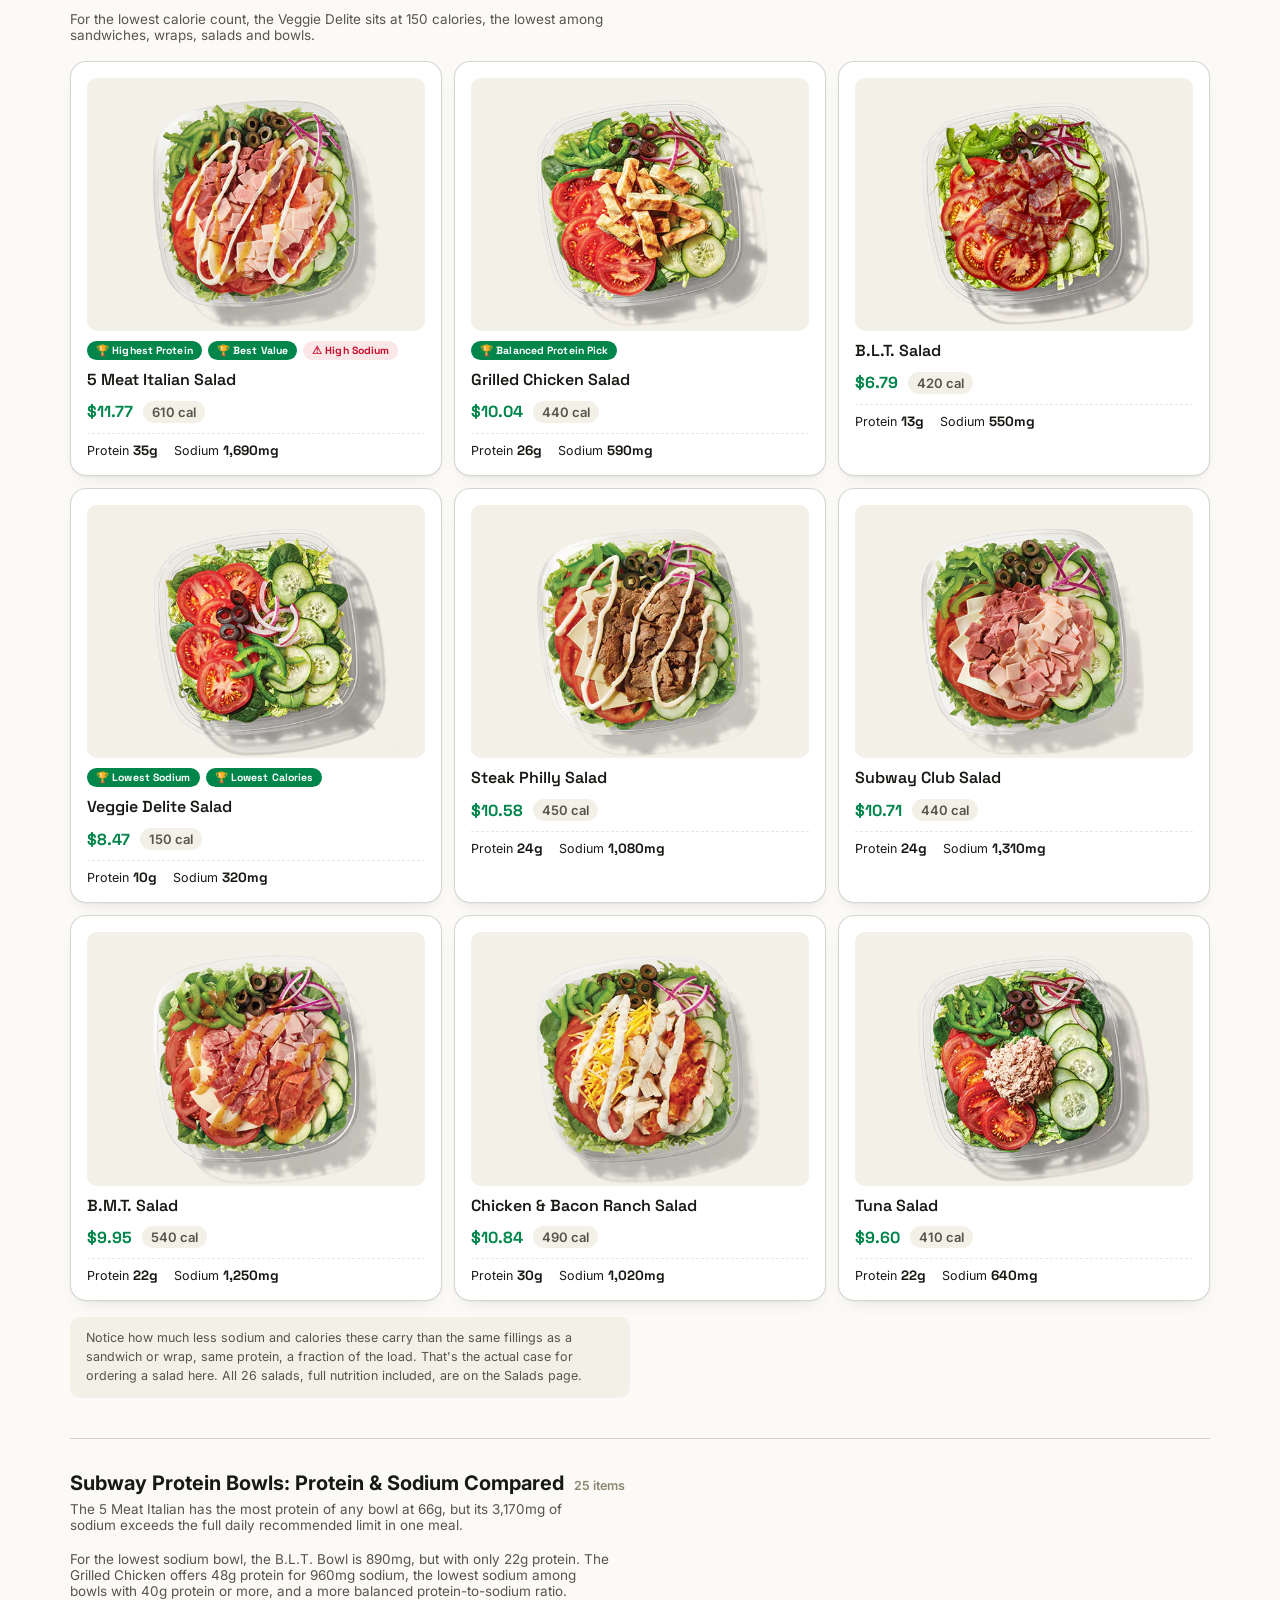
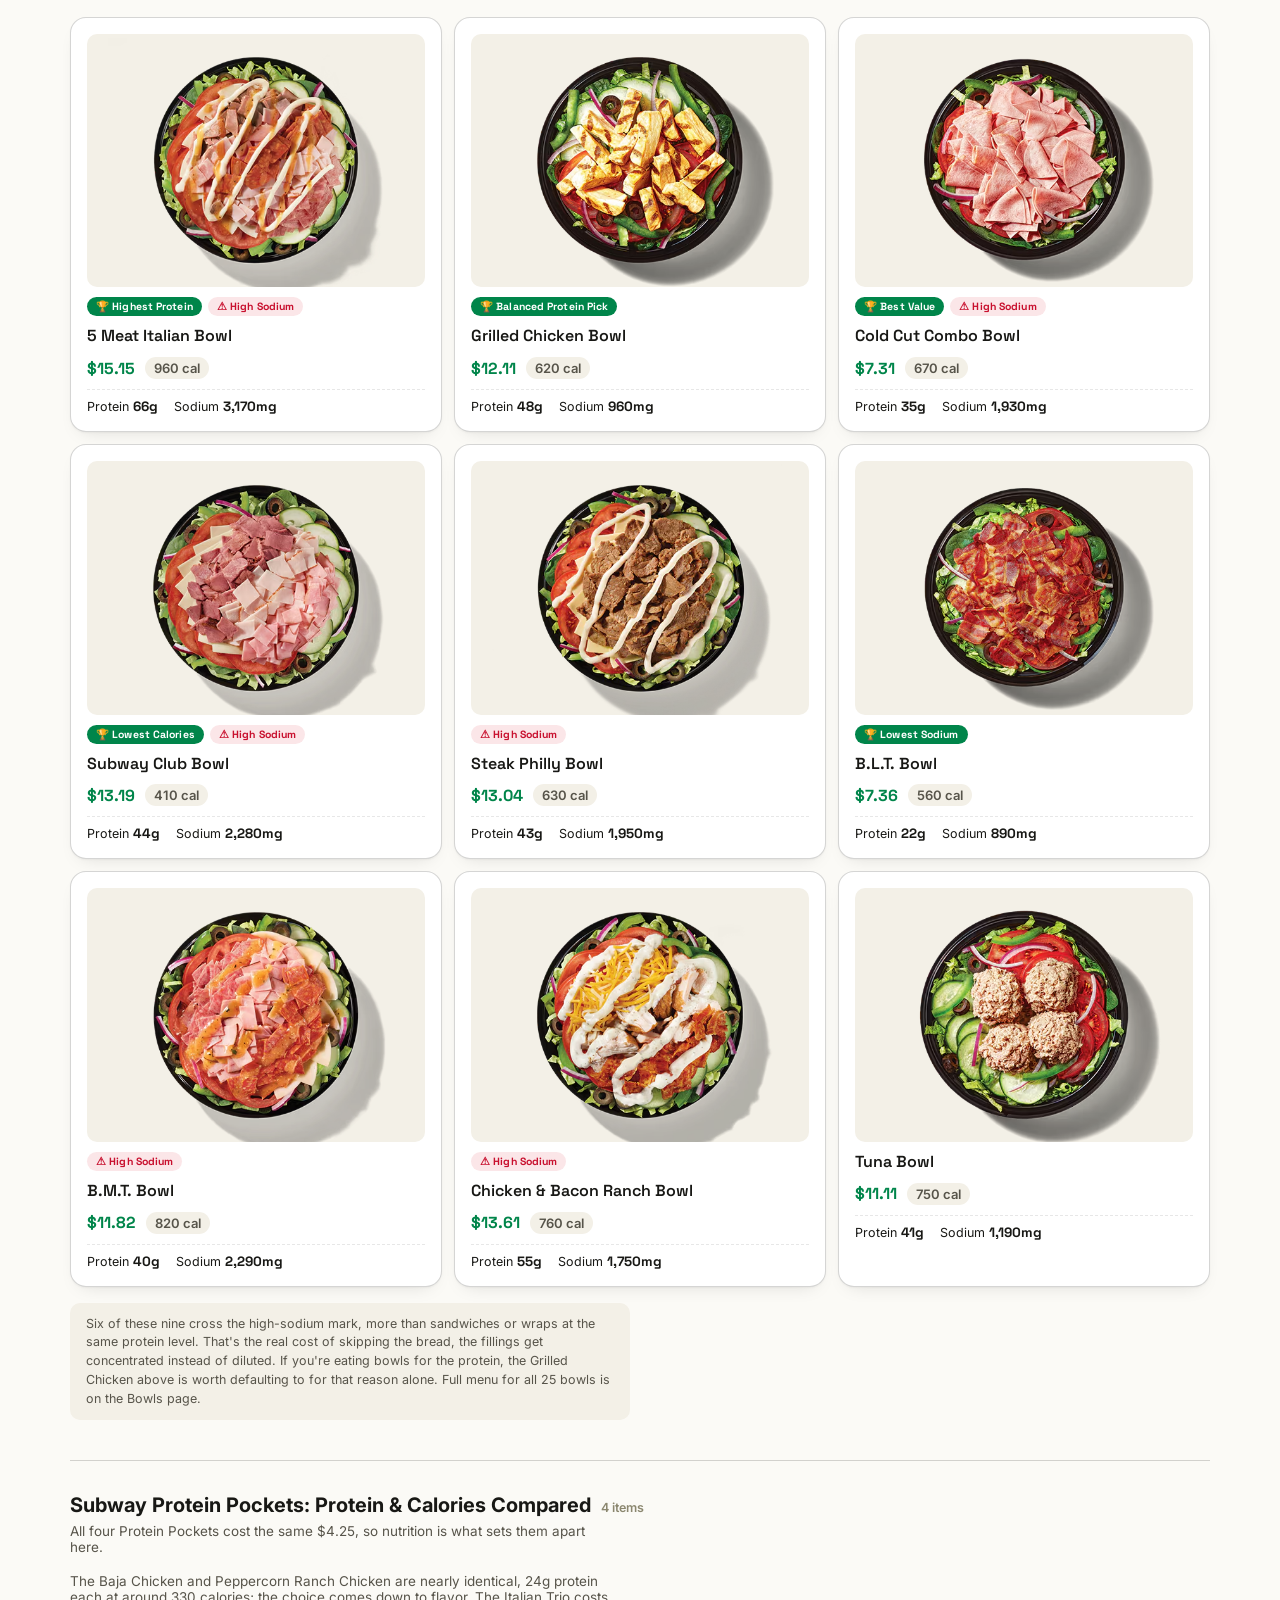
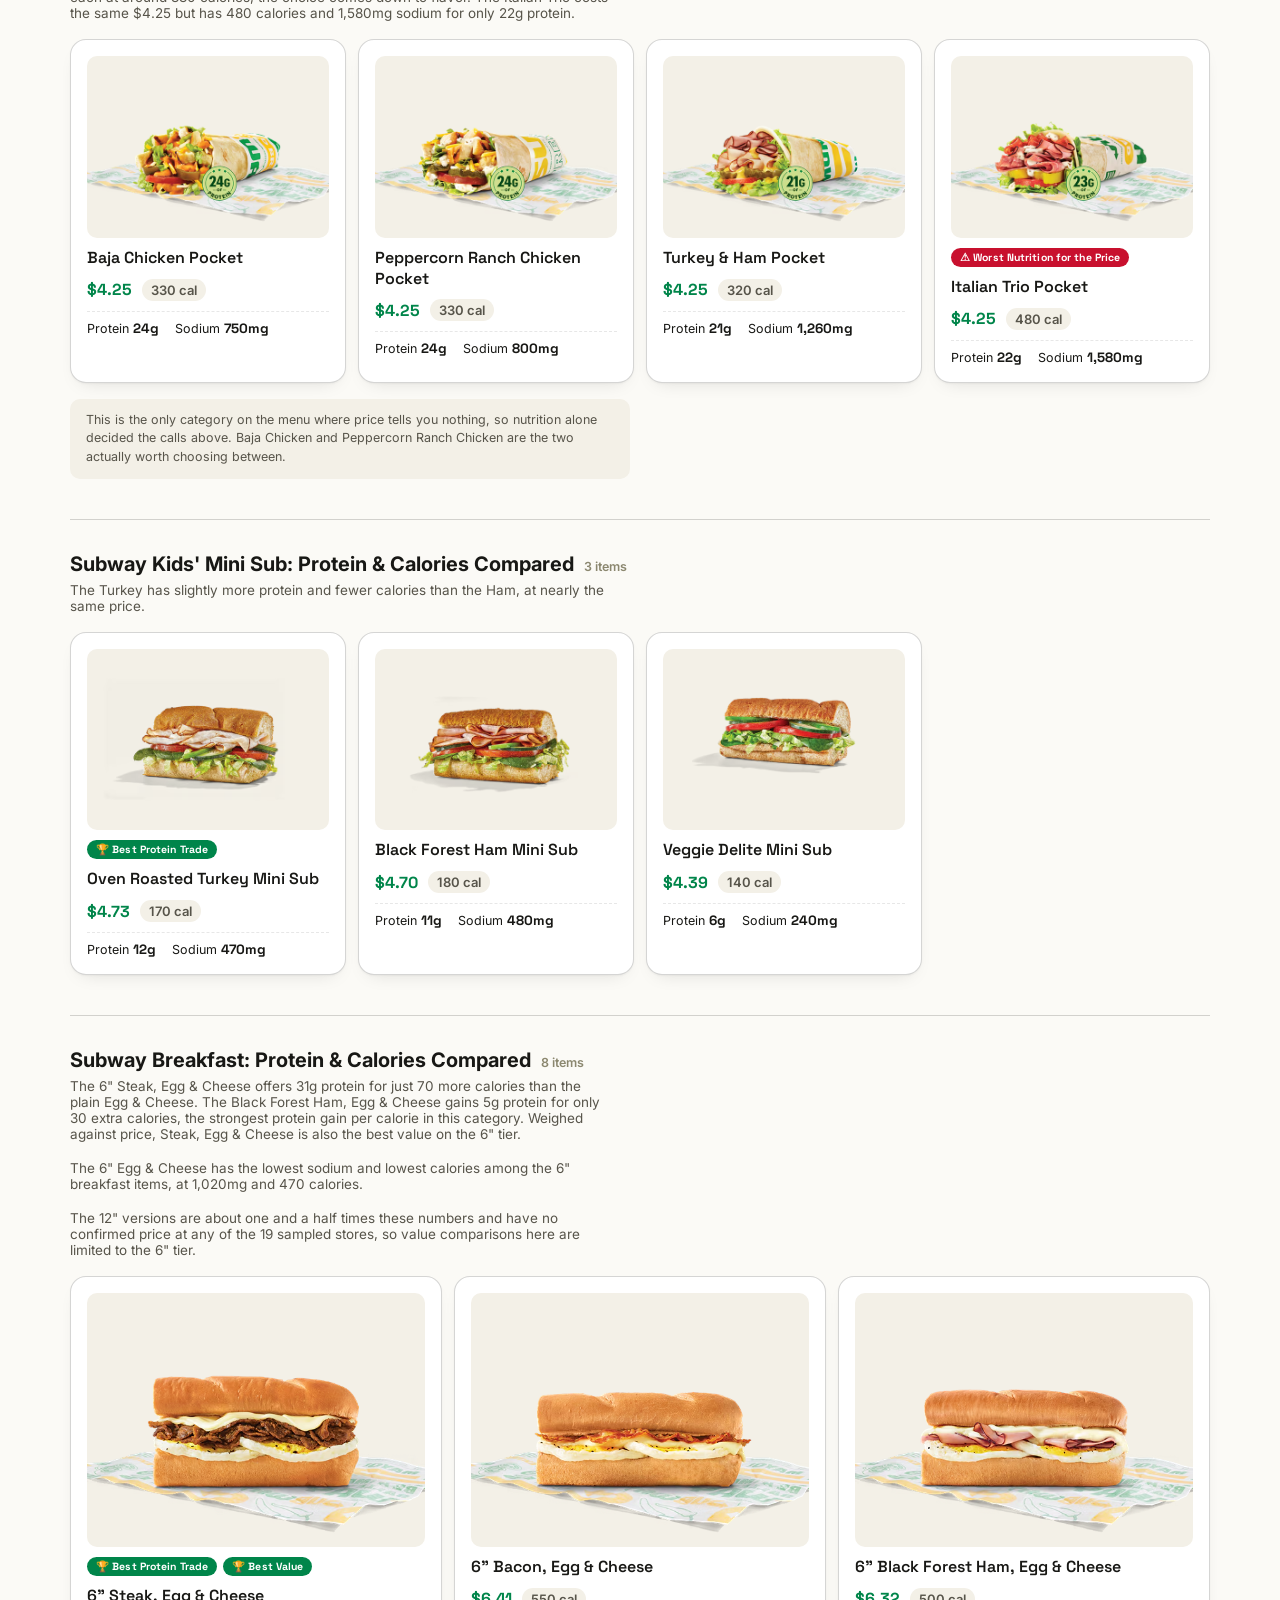
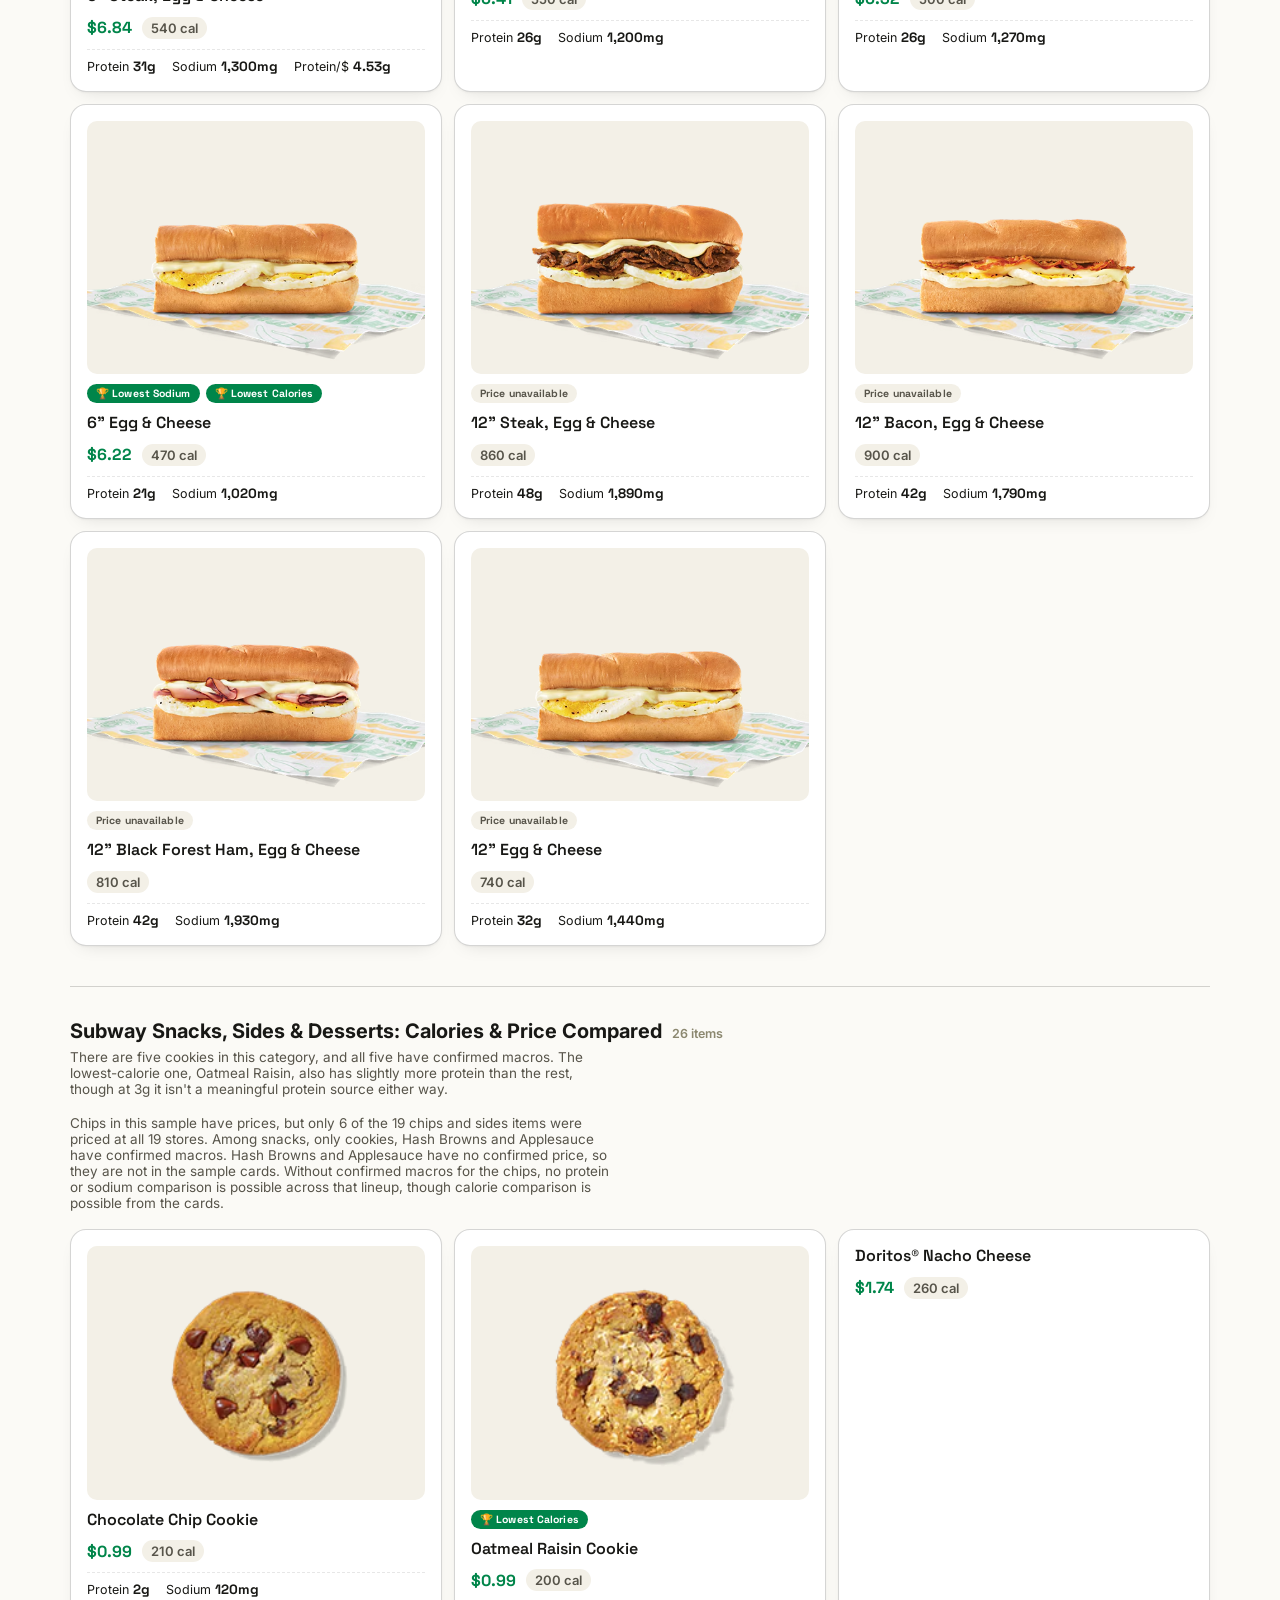
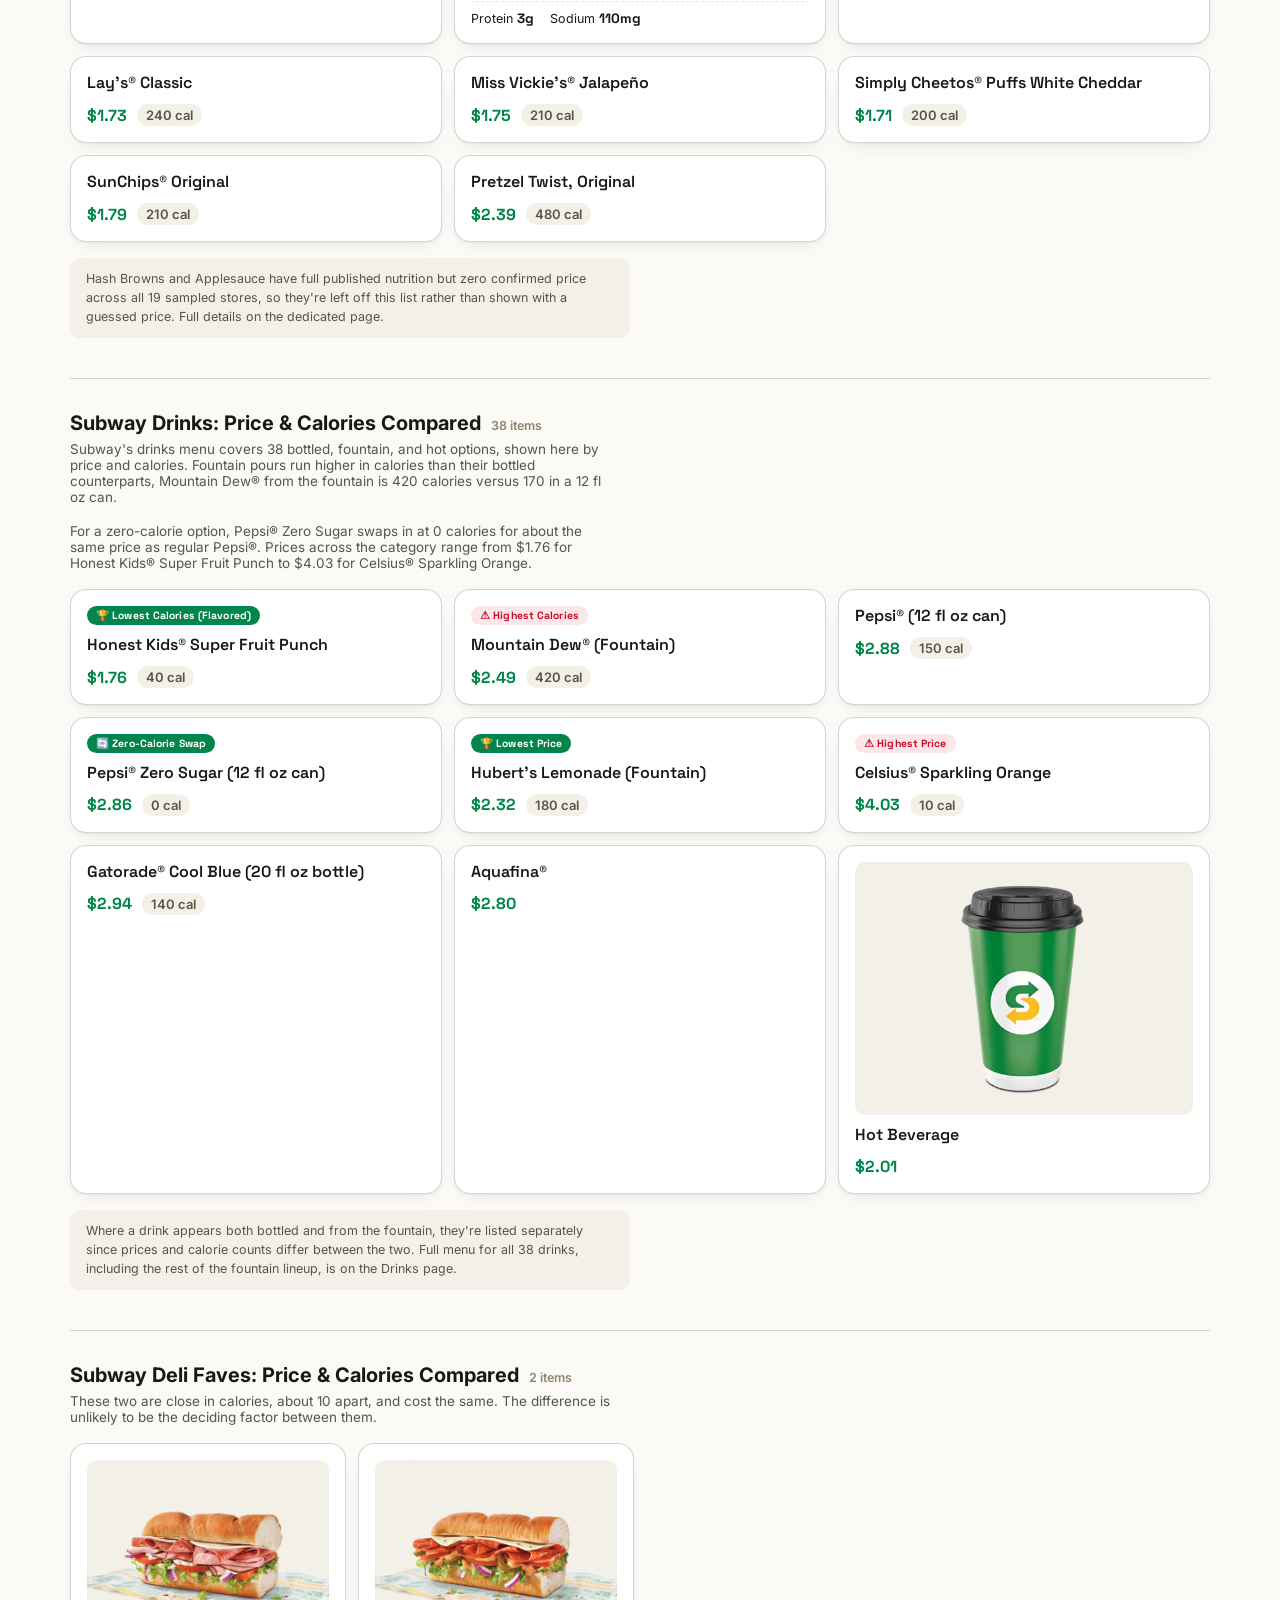
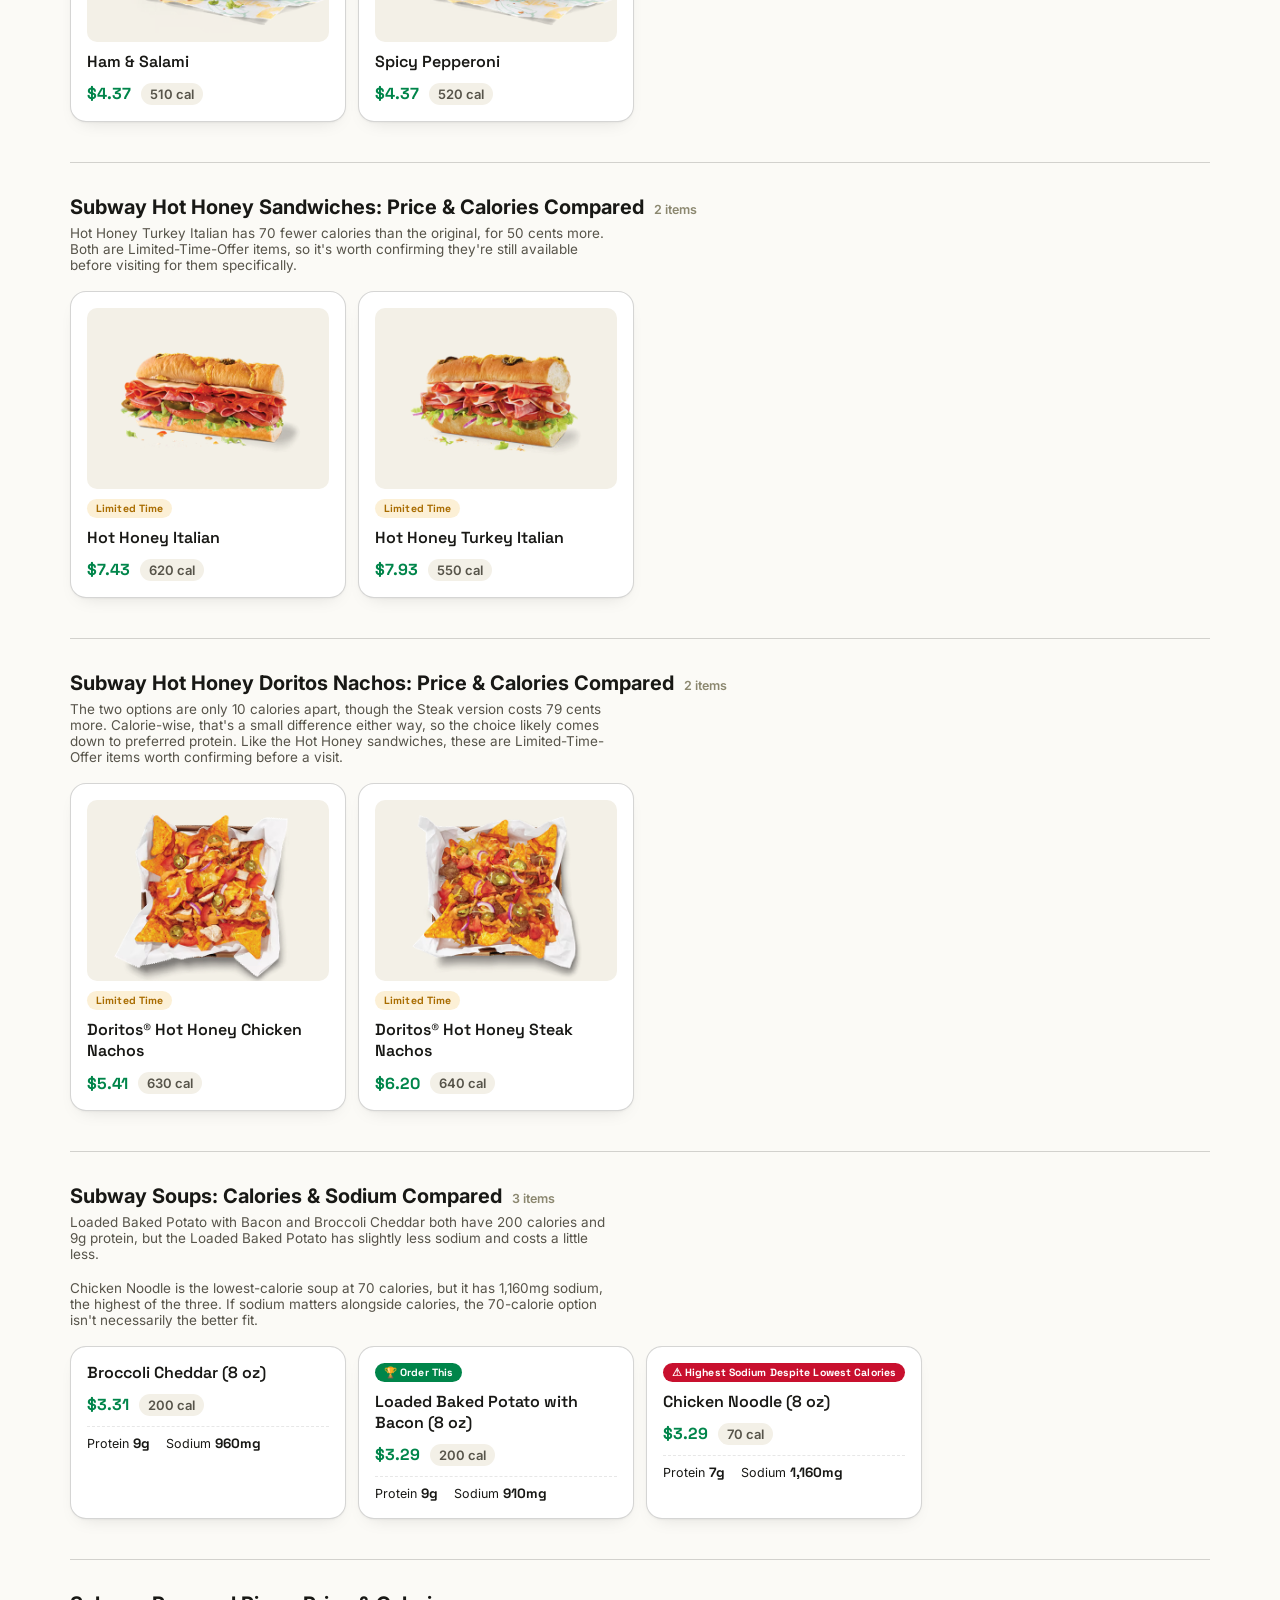
==== commit 45c1a6c6: "Make titles descriptions and homepage H1 keyword rich with October 2026" ====
--- a/index.html
+++ b/index.html
@@ -3,11 +3,11 @@
 <head>
 <meta charset="UTF-8">
 <meta name="viewport" content="width=device-width, initial-scale=1.0, viewport-fit=cover">
-<title>Subway Menu Prices and Nutrition: What to Order by Protein, Calories and Budget</title>
+<title>Subway Menu With Prices and Nutrition October 2026: 199 Items by Protein, Calories and Budget</title>
 <link rel="preconnect" href="https://fonts.googleapis.com">
 <link rel="preconnect" href="https://fonts.gstatic.com" crossorigin>
 <link href="https://fonts.googleapis.com/css2?family=Space+Grotesk:wght@500;600;700&family=Inter:wght@400;500;600;700&display=swap" rel="stylesheet">
-<meta name="description" content="Subway menu prices and nutrition from a 19 store sample, with 199 items listed and 172 priced. Find the best pick for protein, calories, sodium, or budget.">
+<meta name="description" content="Subway menu with prices and nutrition, October 2026, from 19 real stores, 199 items, 172 priced, pick by protein, calories, sodium or budget.">
 <link rel="stylesheet" href="css/style.css">
 <script type="application/ld+json">
 {"@context": "https://schema.org", "@type": "FAQPage", "mainEntity": [{"@type": "Question", "name": "Which Subway item has the most protein?", "acceptedAnswer": {"@type": "Answer", "text": "The 5 Meat Italian Bowl has the most protein among the items on this page at 66g, but it also carries 3,170mg of sodium, more than a full day's typical sodium limit in one meal."}}, {"@type": "Question", "name": "Which Subway item has the fewest calories?", "acceptedAnswer": {"@type": "Answer", "text": "Among sandwiches, wraps, salads and bowls, the Veggie Delite Salad has the fewest calories at 150, with 10g protein and 320mg sodium."}}, {"@type": "Question", "name": "Which Subway item has the lowest sodium?", "acceptedAnswer": {"@type": "Answer", "text": "Among sandwiches, wraps, salads and bowls, the Veggie Delite Salad has the lowest sodium at 320mg. The Veggie Delite Mini Sub, a kids' portion, is lower still at 240mg, but it's a smaller item so it isn't a direct comparison."}}, {"@type": "Question", "name": "What gives the best value if protein is the priority?", "acceptedAnswer": {"@type": "Answer", "text": "The 6\" Cold Cut Combo has the best protein-per-dollar on the menu, 25g of protein for $4.37, about 5.72g of protein per dollar."}}, {"@type": "Question", "name": "Does the highest-protein item also have the best calorie and sodium trade-off?", "acceptedAnswer": {"@type": "Answer", "text": "Not usually. The 5 Meat Italian Bowl has the most protein at 66g but also the most sodium at 3,170mg. The Grilled Chicken Bowl has less protein, 48g, for a fraction of the sodium at 960mg."}}, {"@type": "Question", "name": "Why can a lower-calorie item still be high in sodium?", "acceptedAnswer": {"@type": "Answer", "text": "Calories and sodium aren't directly related. Chicken Noodle Soup has just 70 calories but 1,160mg sodium, more than either 200-calorie soup on this menu."}}, {"@type": "Question", "name": "Are the prices on this page the same at every Subway location?", "acceptedAnswer": {"@type": "Answer", "text": "No. The prices shown are sampled from 19 real Subway store menus, not a single official price list, so your local store may charge slightly more or less."}}, {"@type": "Question", "name": "Which menu categories are missing full nutrition information?", "acceptedAnswer": {"@type": "Answer", "text": "Drinks and snacks, along with Deli Faves, Personal Pizza, and the Hot Honey items, have confirmed prices and calories but, for many items, no published protein, sodium, or carb figures yet. Nutrition figures on this page come from Subway's official nutrition information, separate from the price sampling described above."}}]}
@@ -47,7 +47,7 @@
   <div class="hero-inner">
     <div>
       <div class="hero-eyebrow"><span class="dot"></span>Sampled from 19 real Subway locations</div>
-      <h1>What Should You Order at Subway? Protein, Calories &amp; Price Compared</h1>
+      <h1>Subway Menu With Prices and Nutrition: What Should You Order?</h1>
       <p class="hero-sub">Sampled prices and published nutrition, sorted into a straight answer for whatever you're optimizing for today, protein, calories, sodium, or your wallet.</p>
 
       <div class="hero-checks">
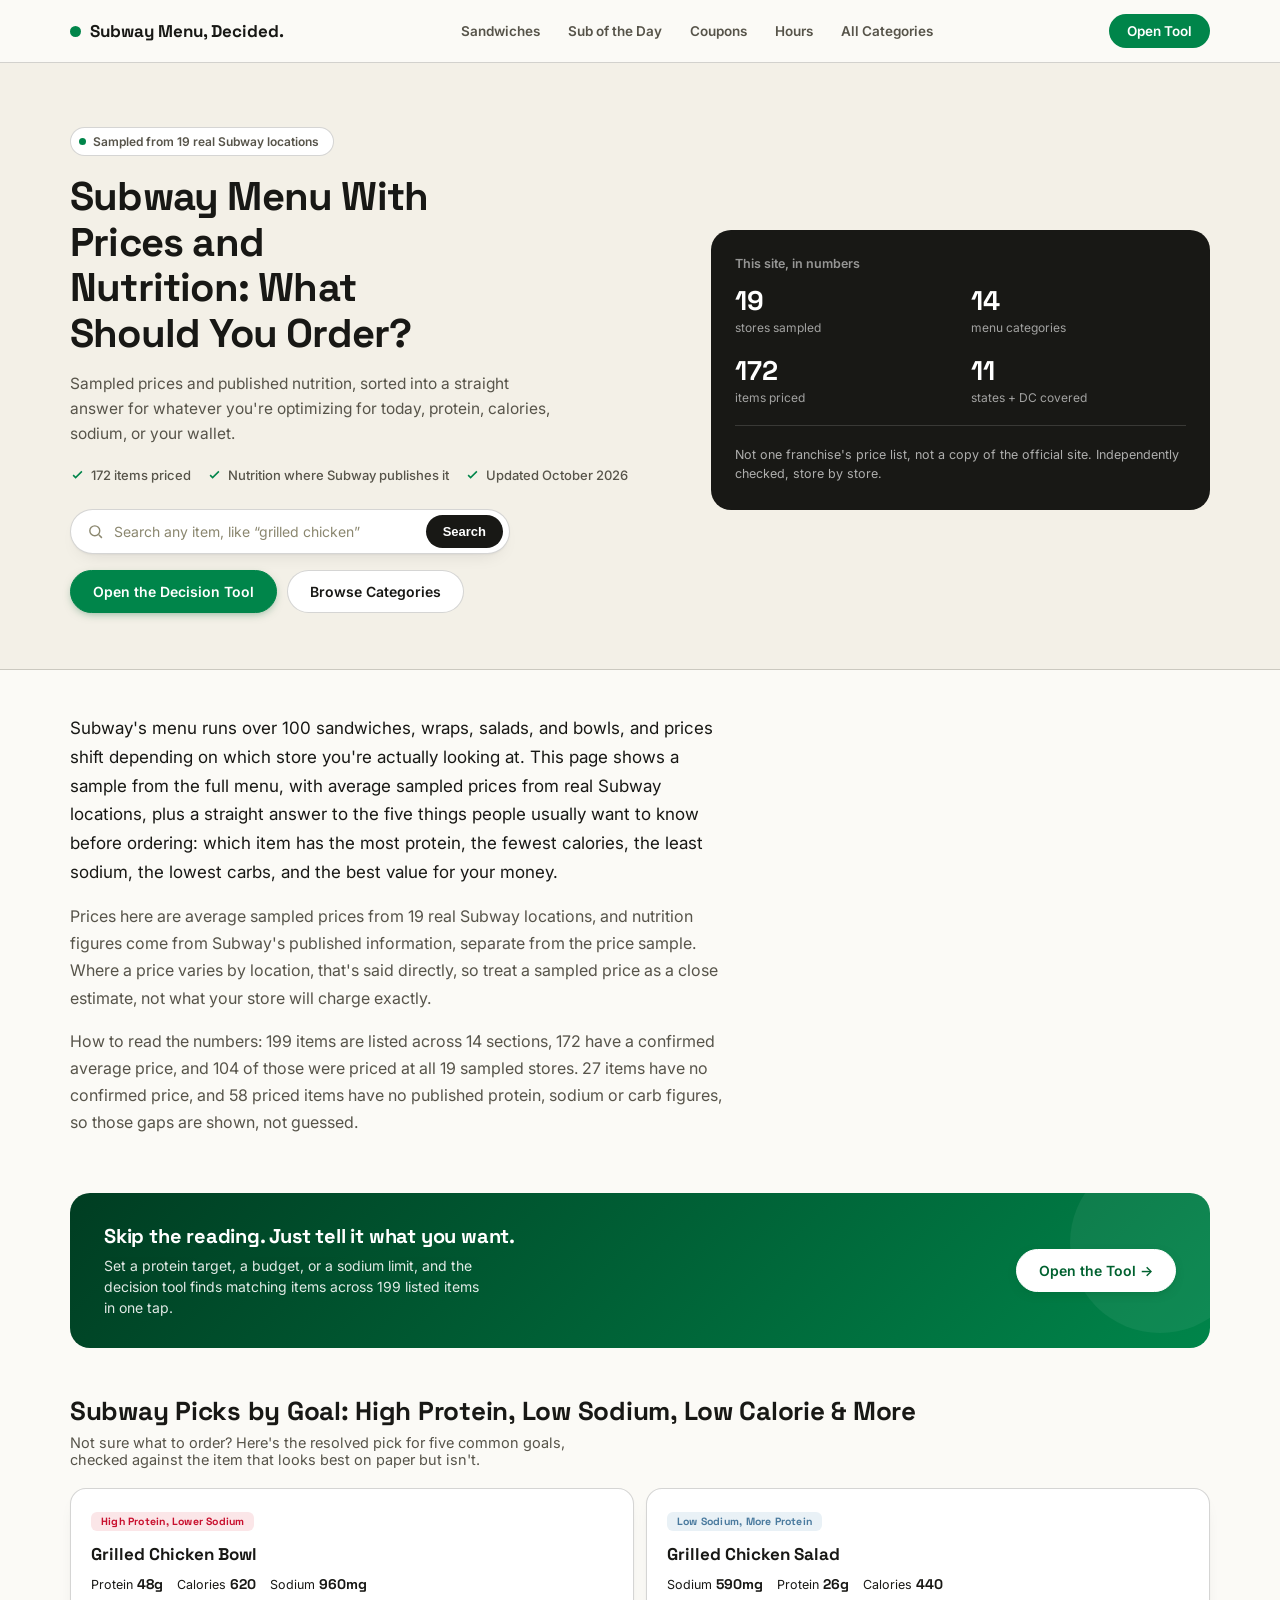
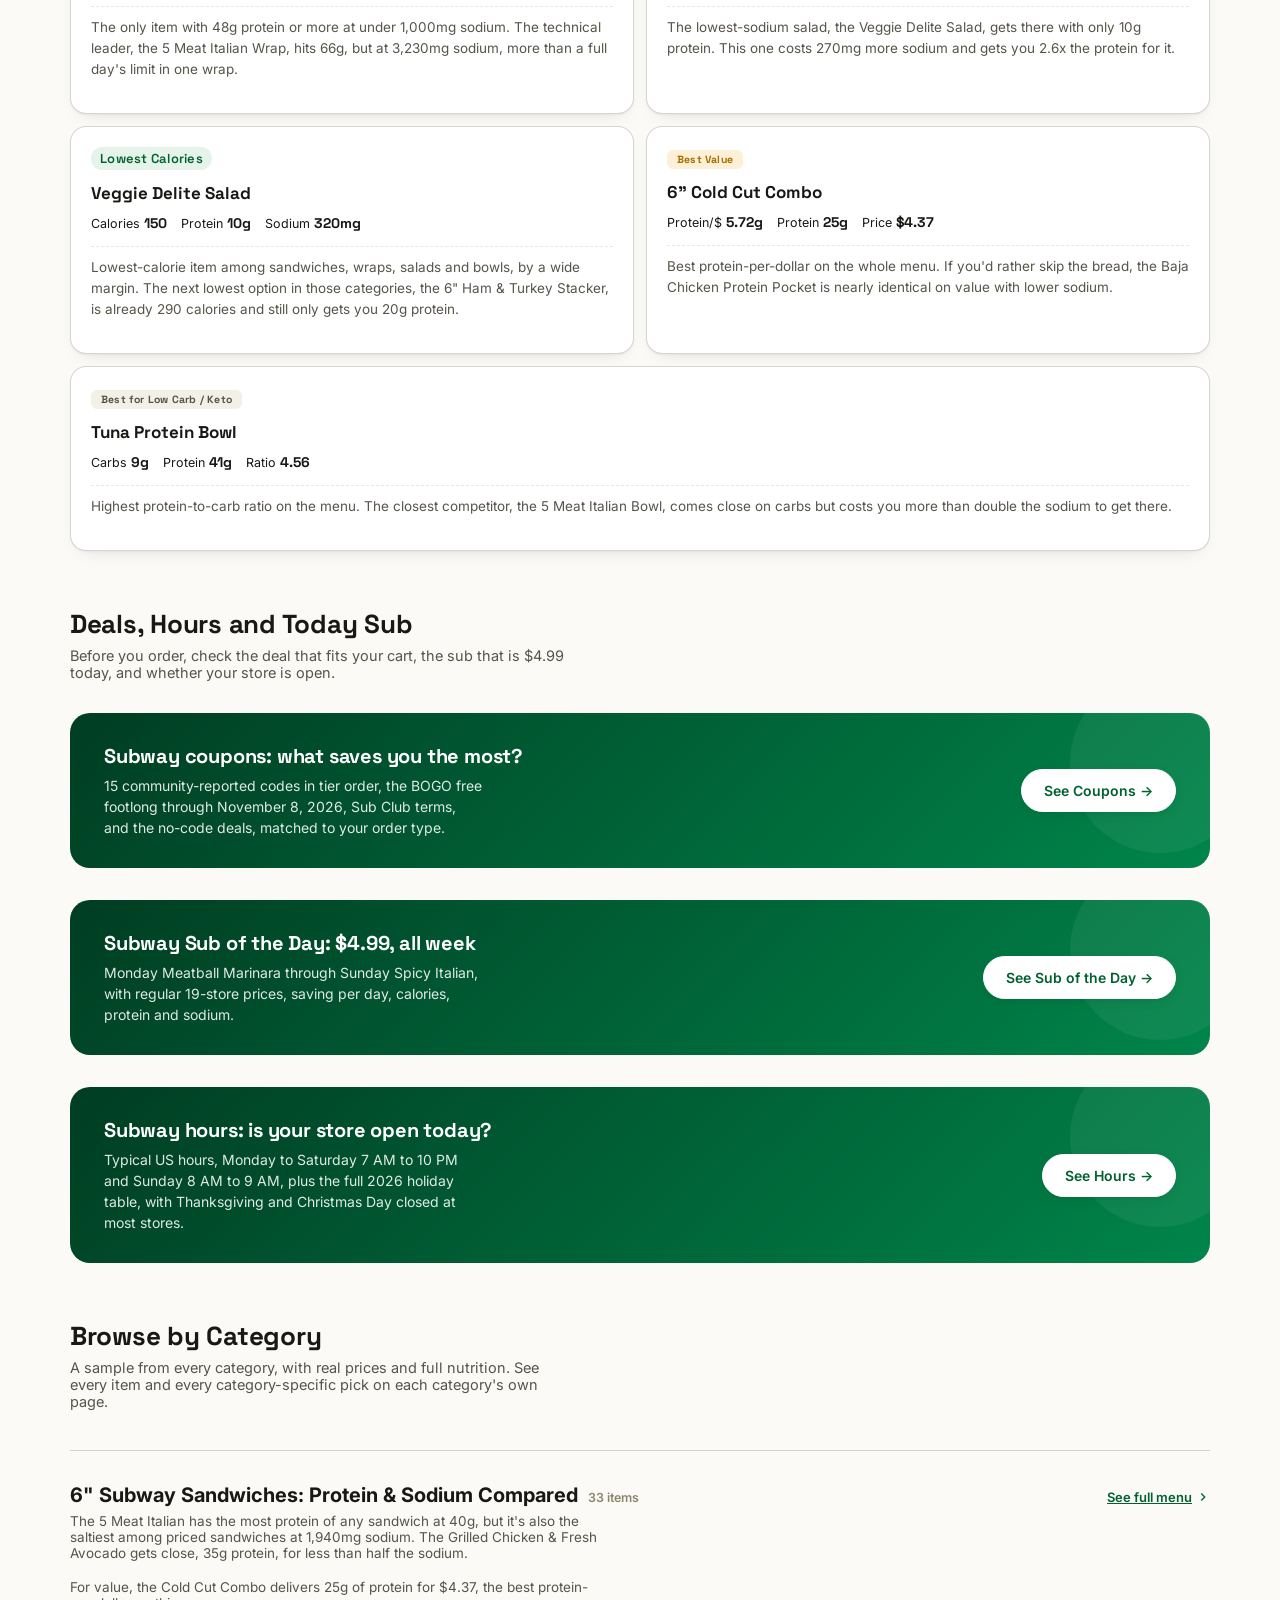
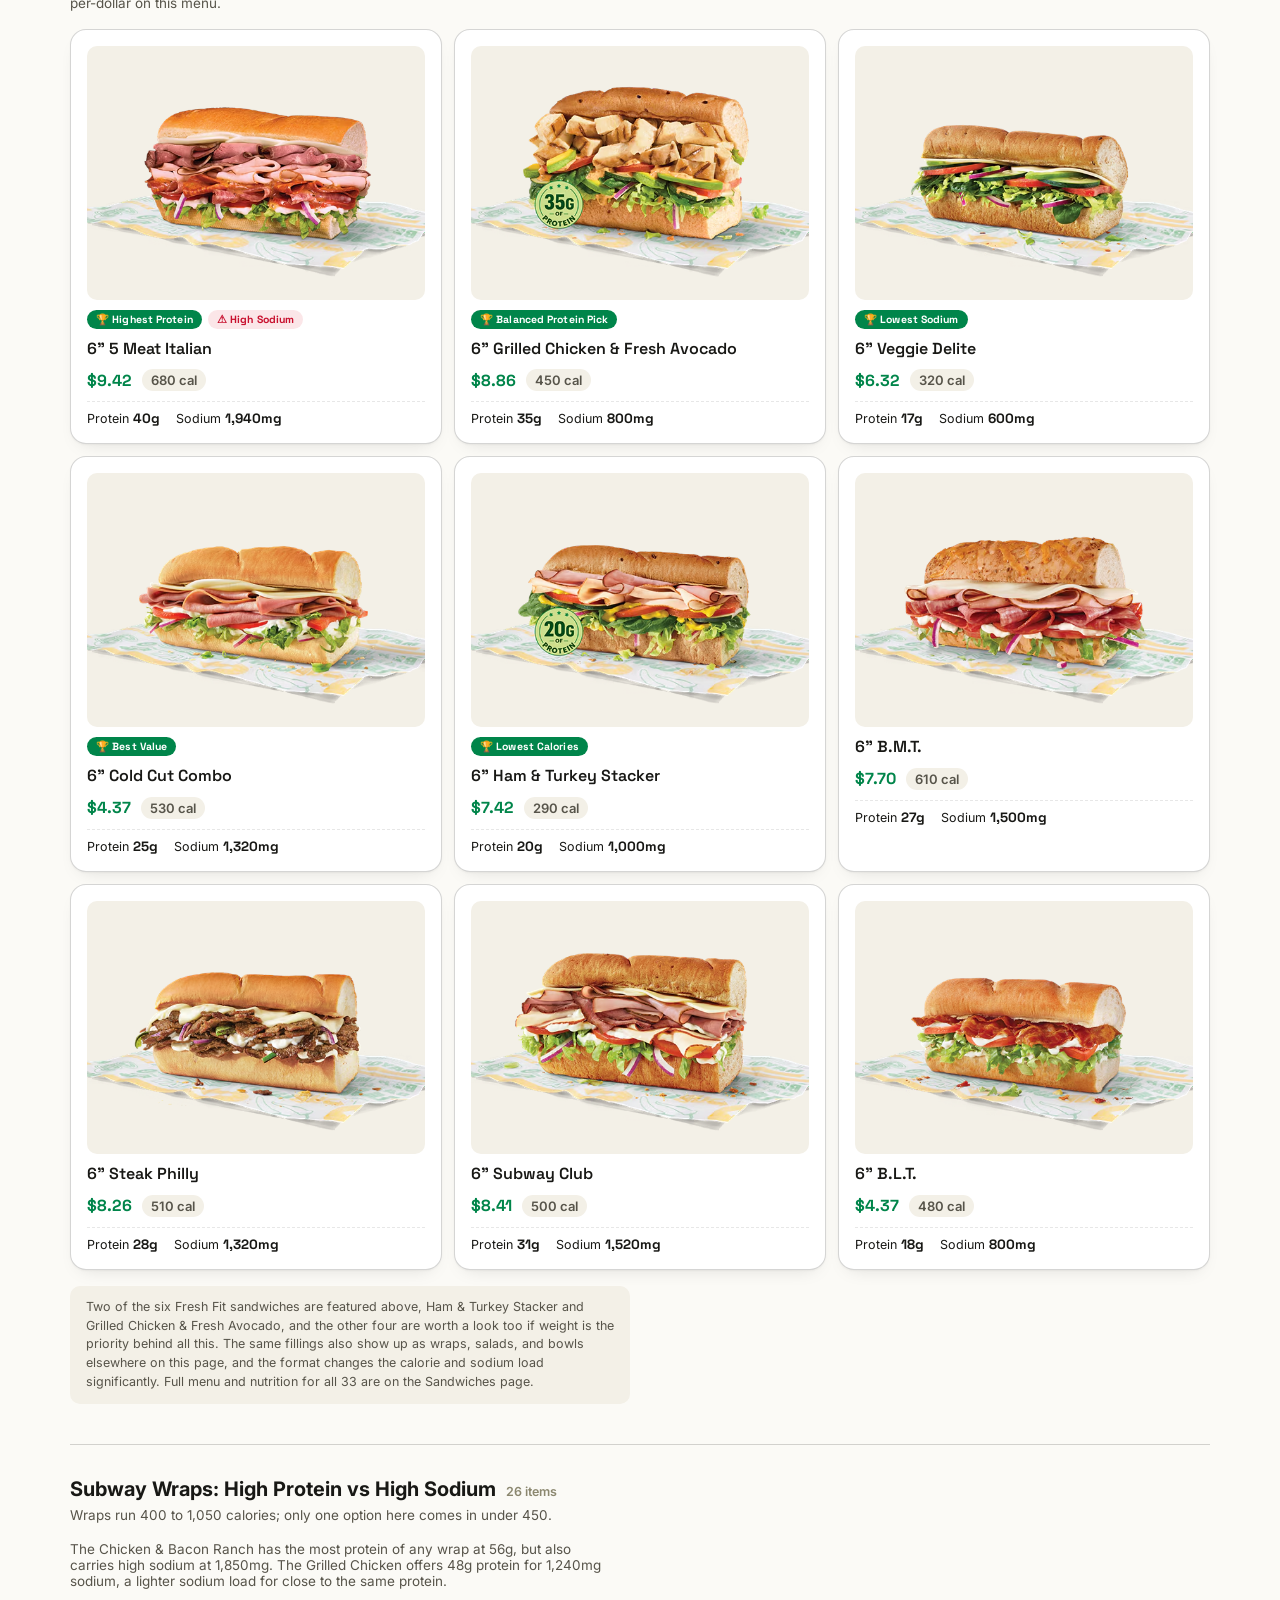
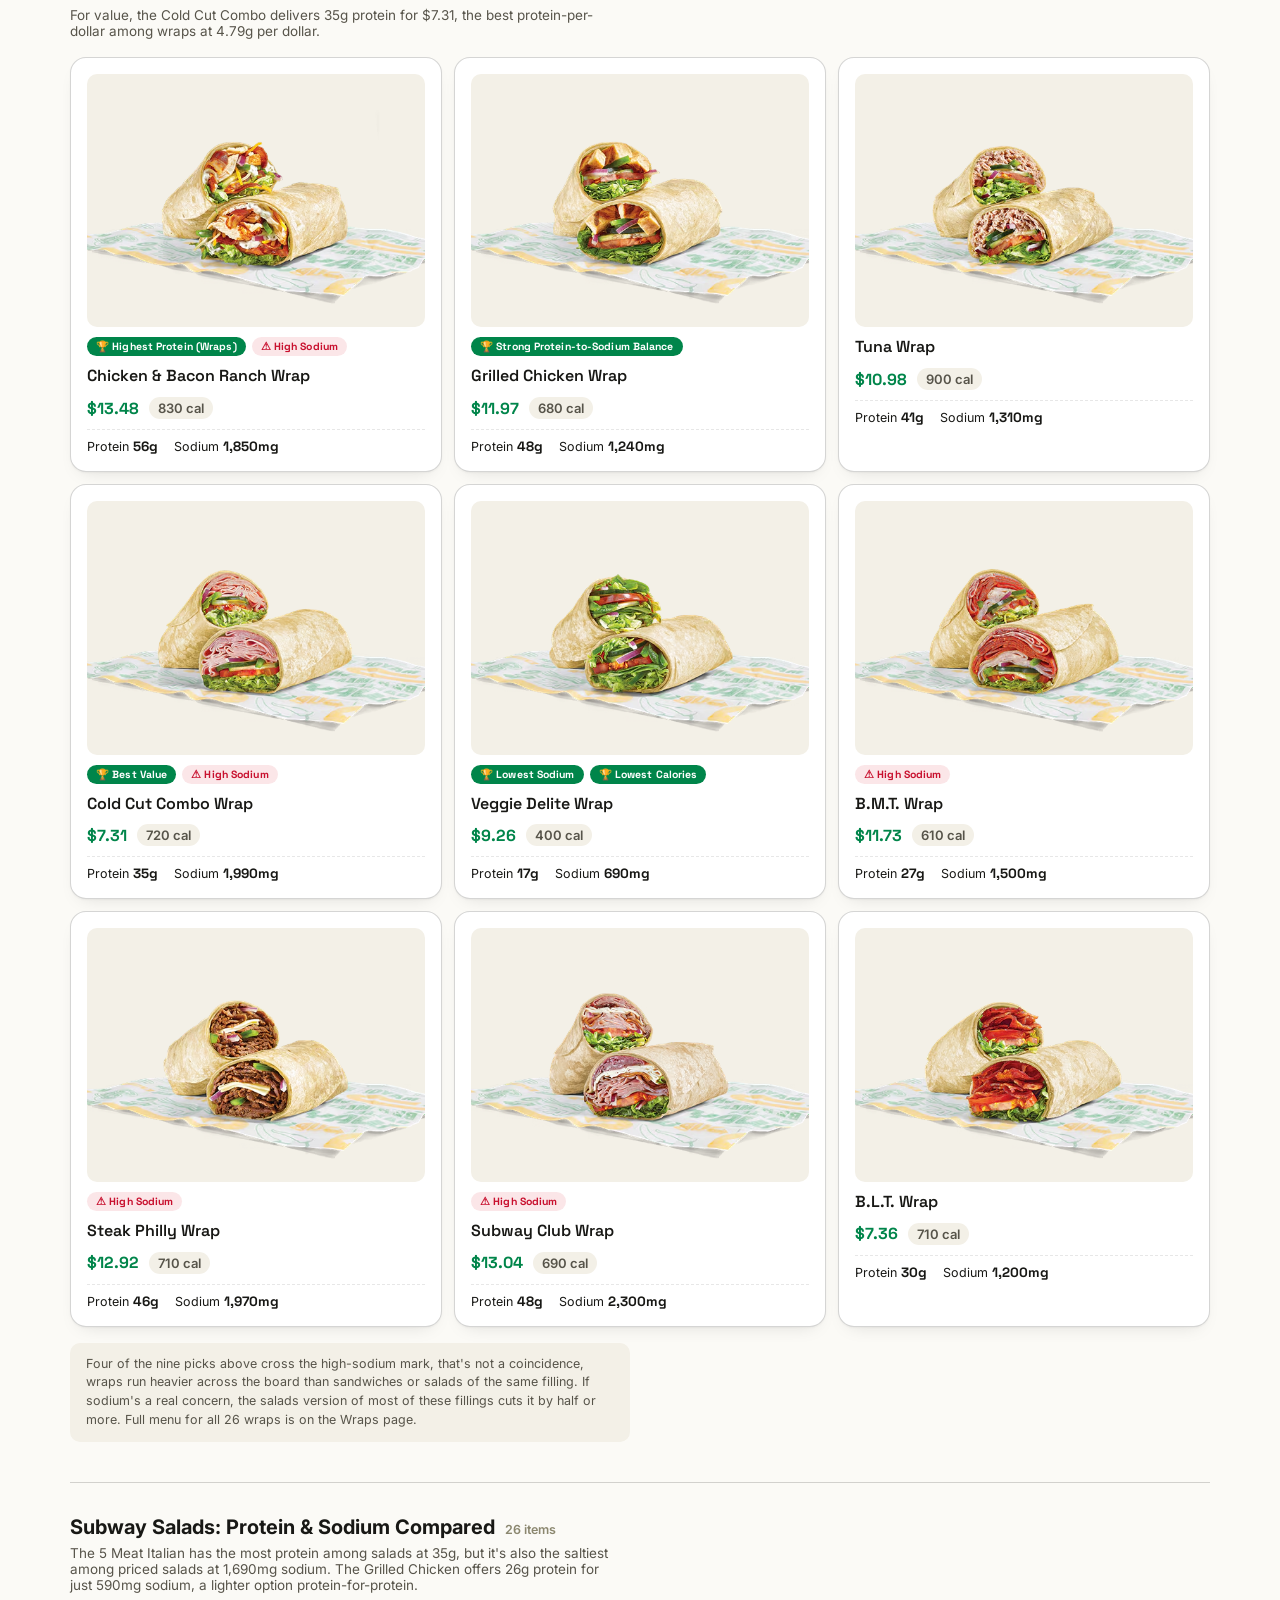
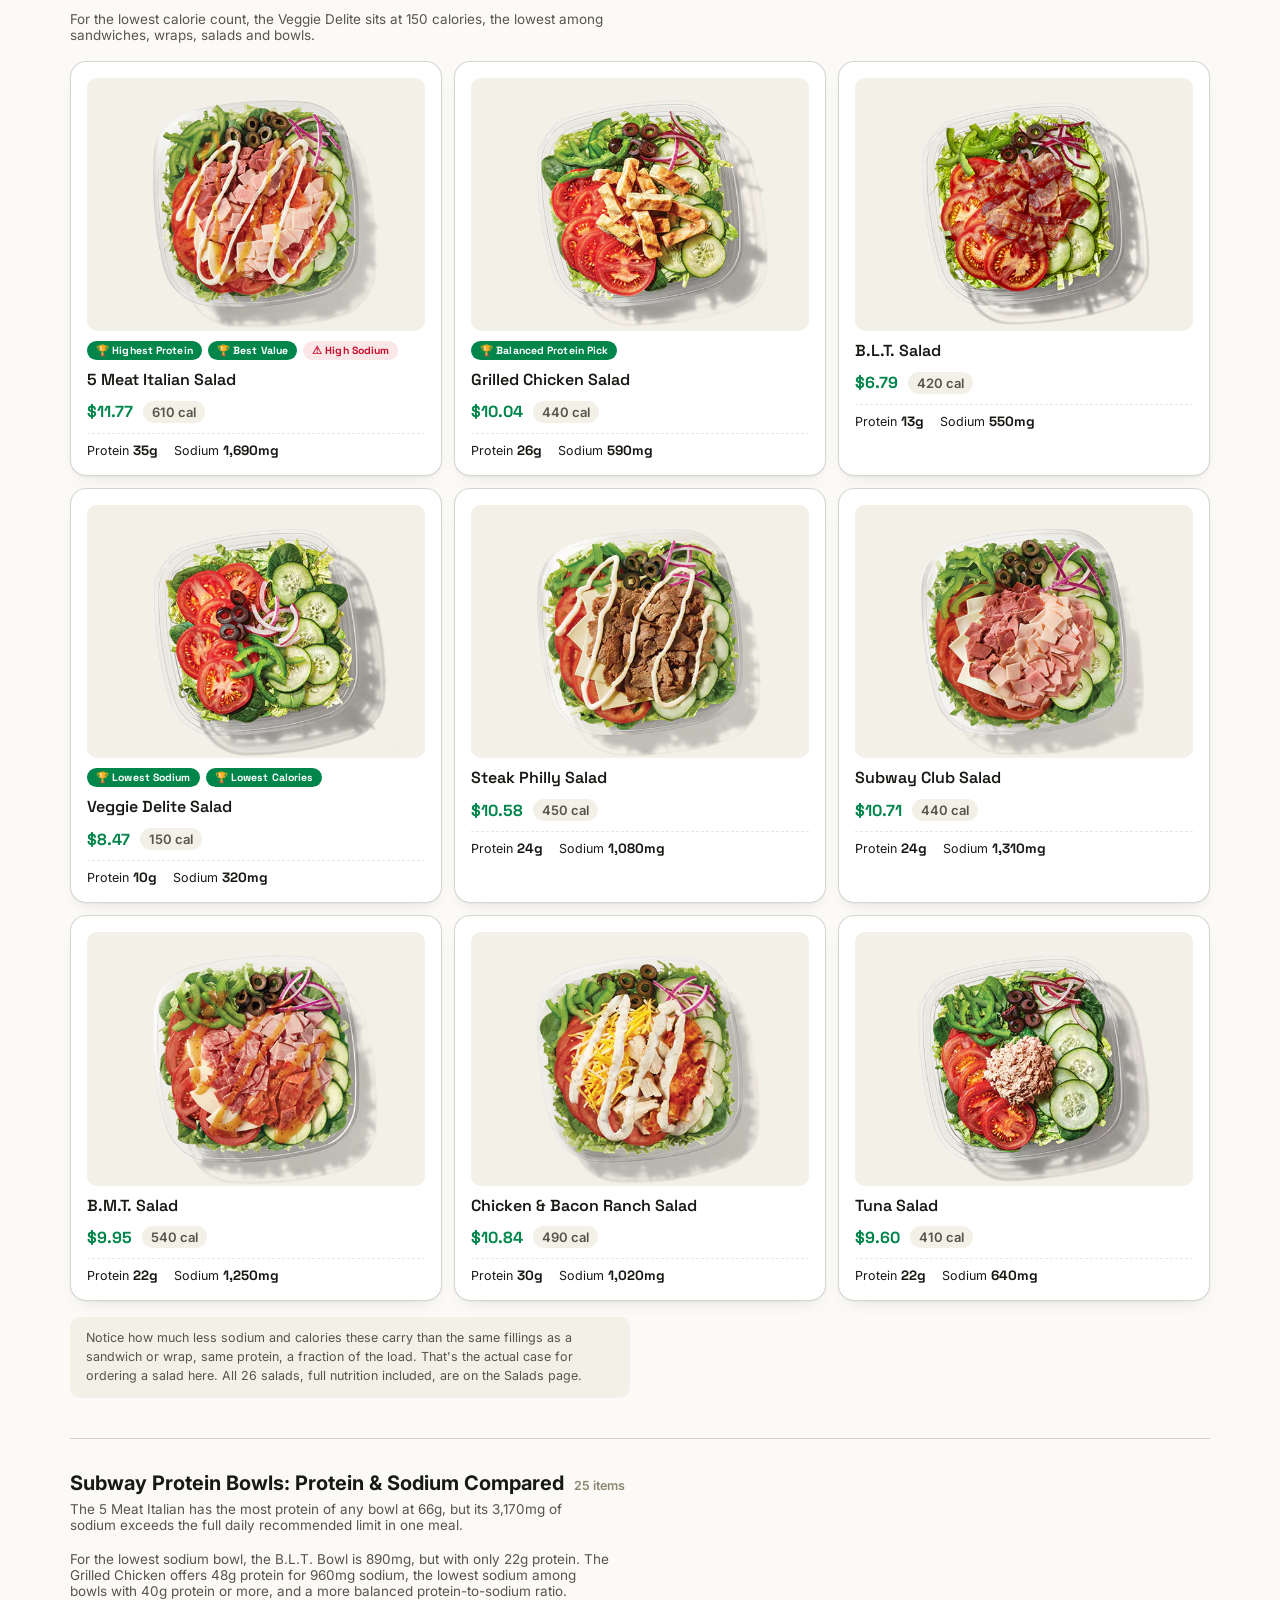
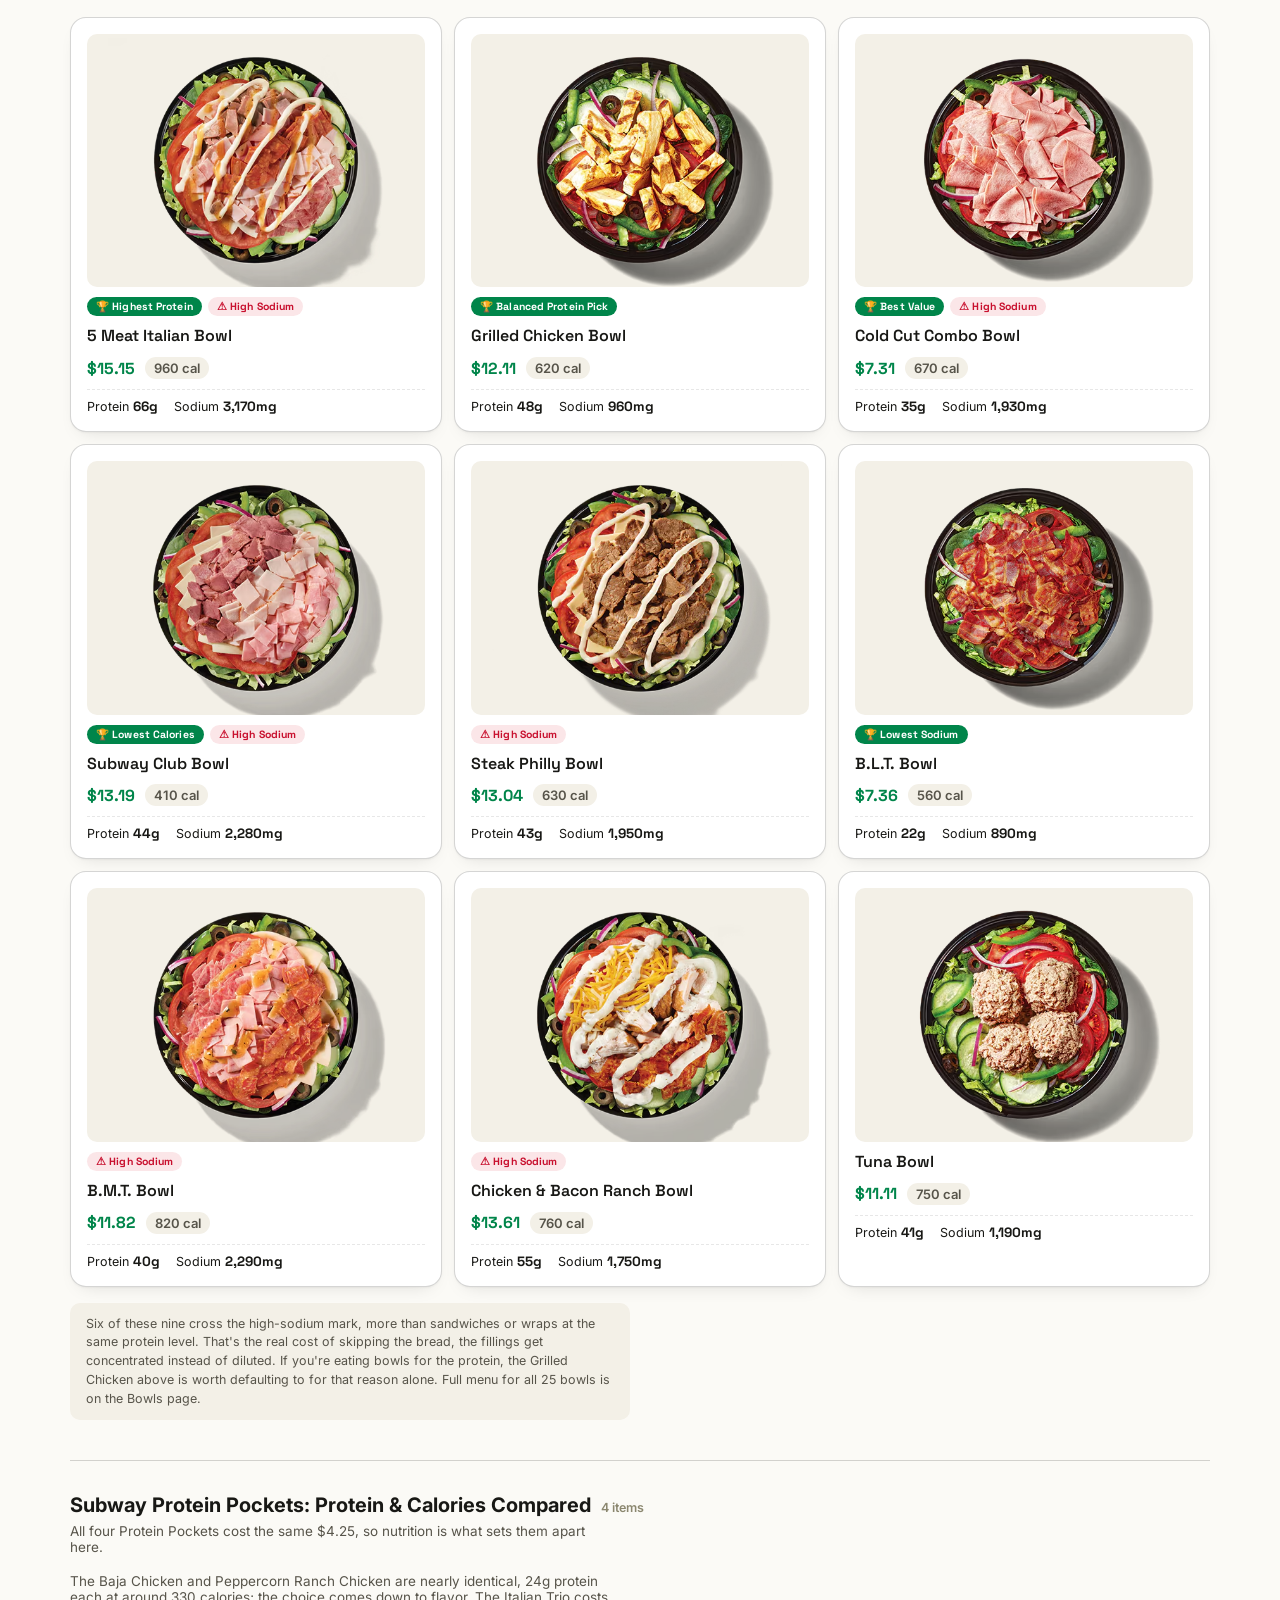
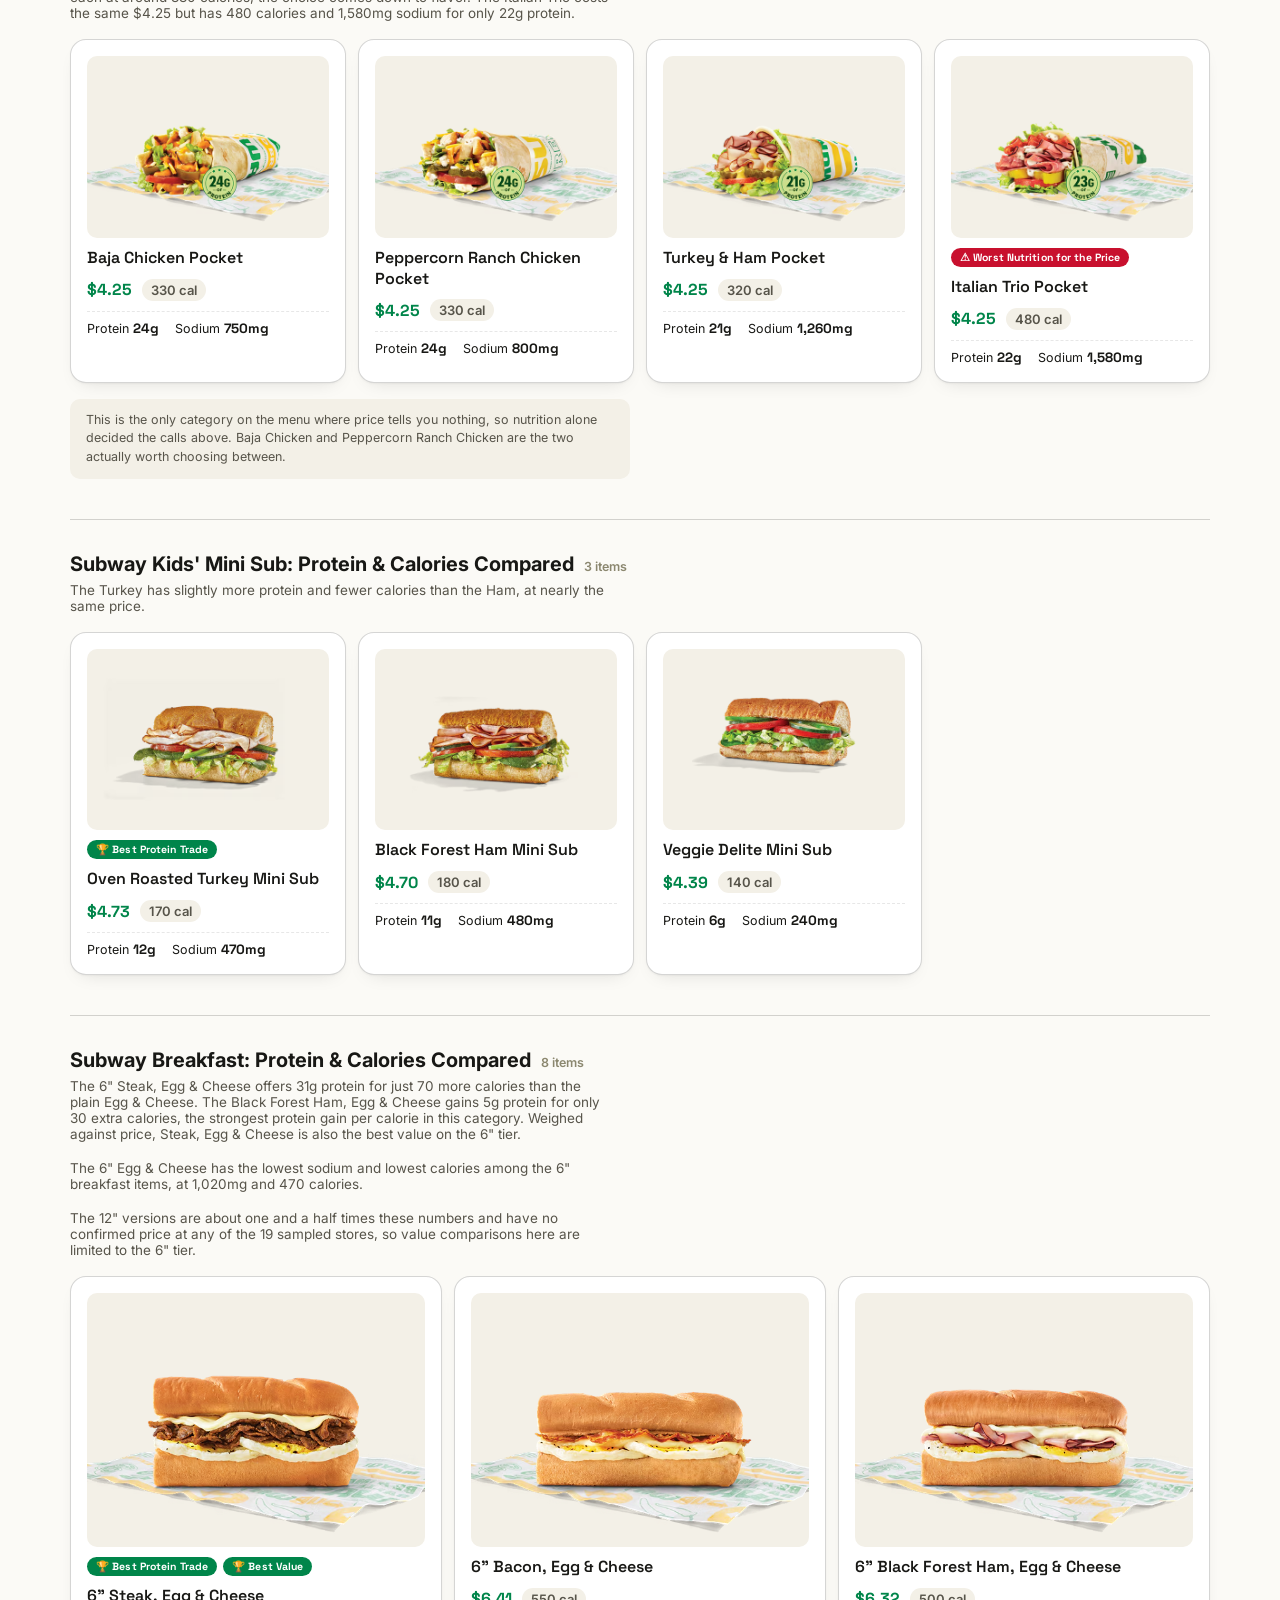
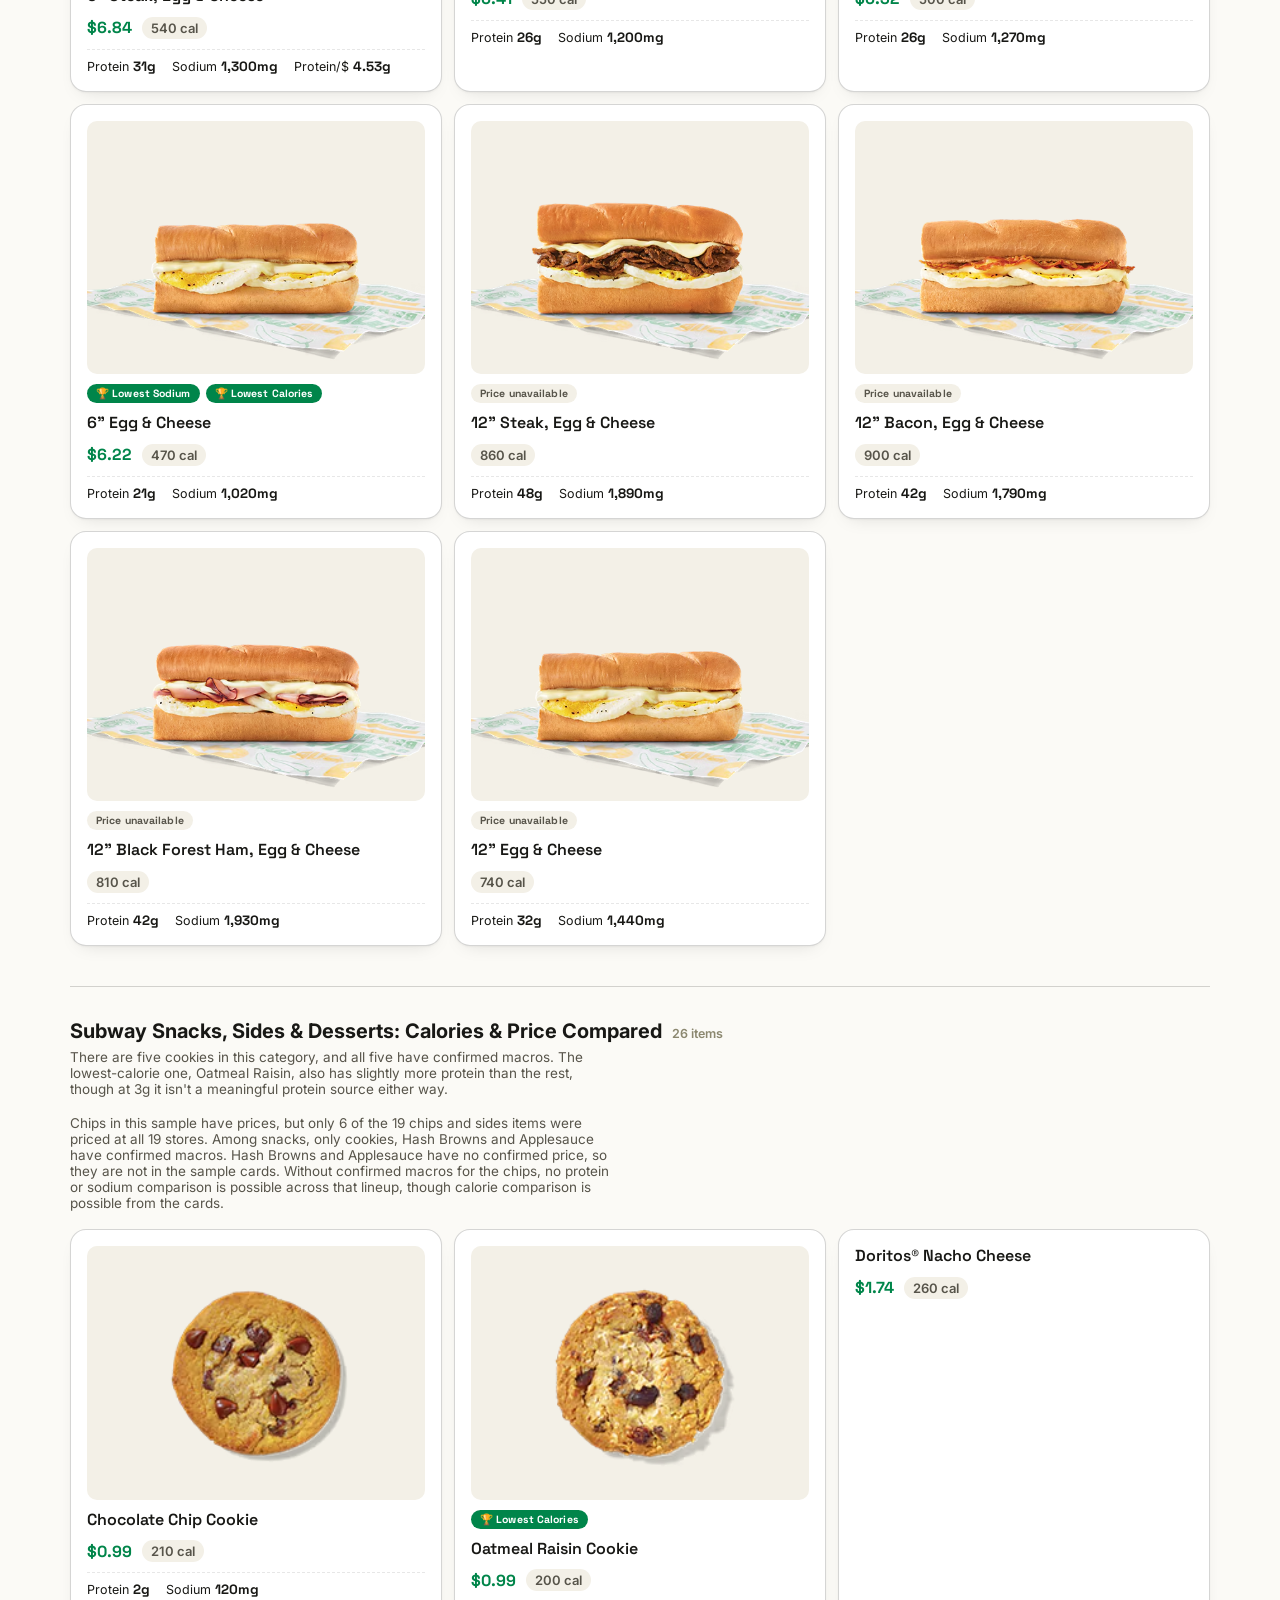
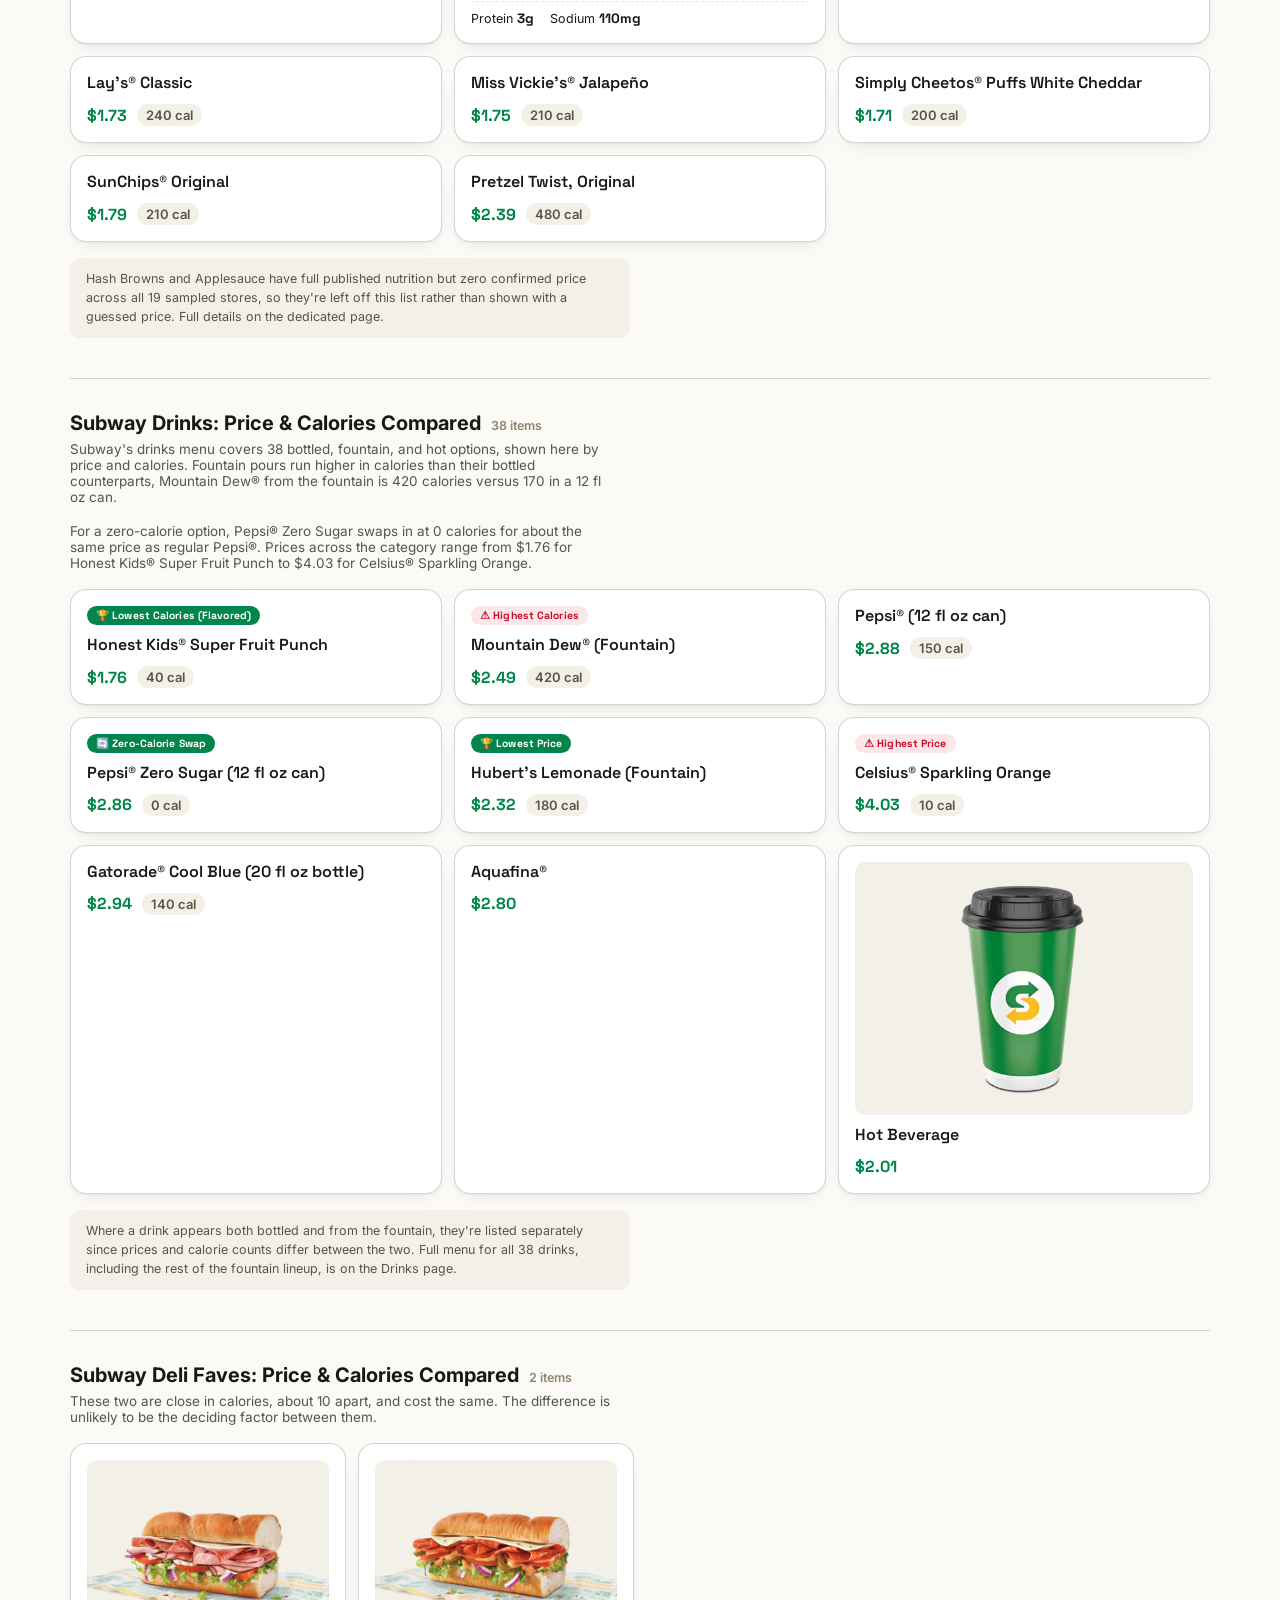
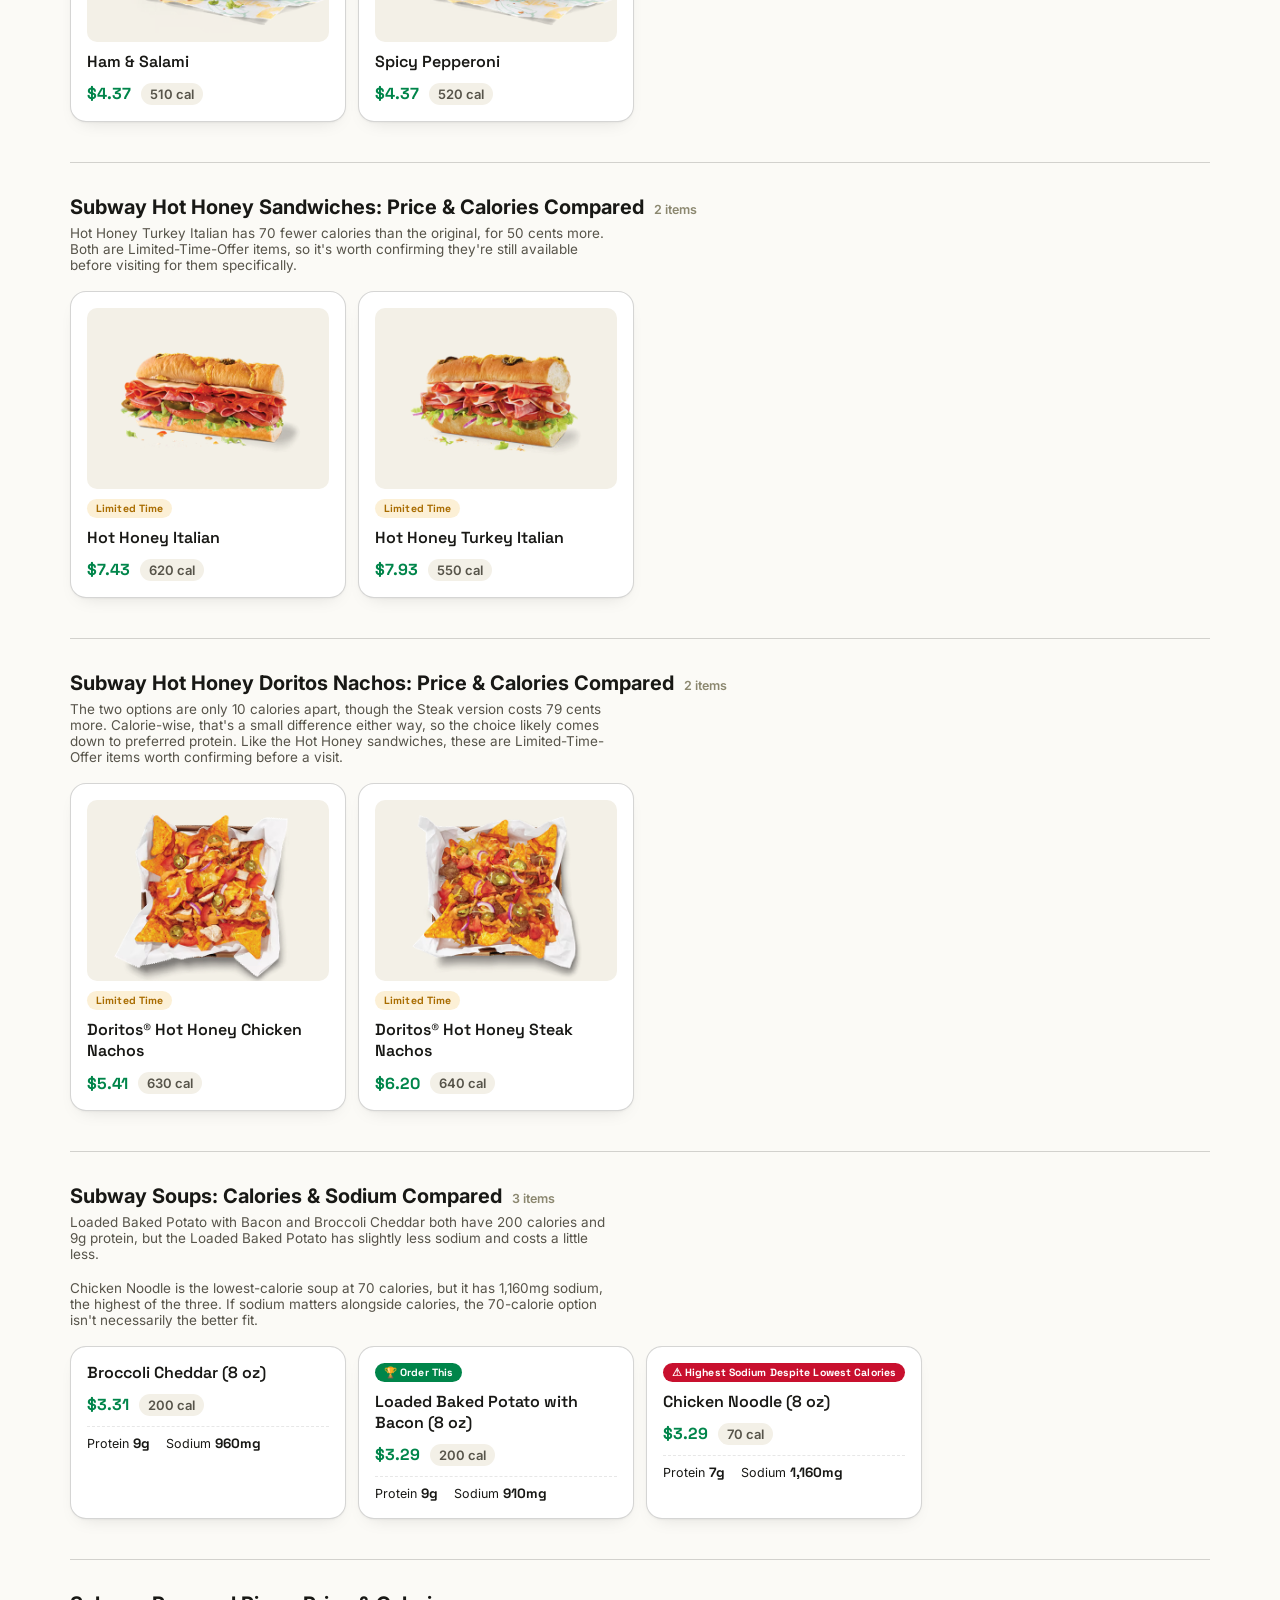
==== commit 163bc694: "Update homepage hero to Updated October 2026 for live launch" ====
--- a/index.html
+++ b/index.html
@@ -53,7 +53,7 @@
       <div class="hero-checks">
         <span class="hero-check"><svg viewBox="0 0 24 24" fill="none" stroke="currentColor" stroke-width="2.5"><path d="M5 13l4 4L19 7"/></svg>172 items priced</span>
         <span class="hero-check"><svg viewBox="0 0 24 24" fill="none" stroke="currentColor" stroke-width="2.5"><path d="M5 13l4 4L19 7"/></svg>Nutrition where Subway publishes it</span>
-        <span class="hero-check"><svg viewBox="0 0 24 24" fill="none" stroke="currentColor" stroke-width="2.5"><path d="M5 13l4 4L19 7"/></svg>Updated September 2026</span>
+        <span class="hero-check"><svg viewBox="0 0 24 24" fill="none" stroke="currentColor" stroke-width="2.5"><path d="M5 13l4 4L19 7"/></svg>Updated October 2026</span>
       </div>
 
       <div class="hero-search">
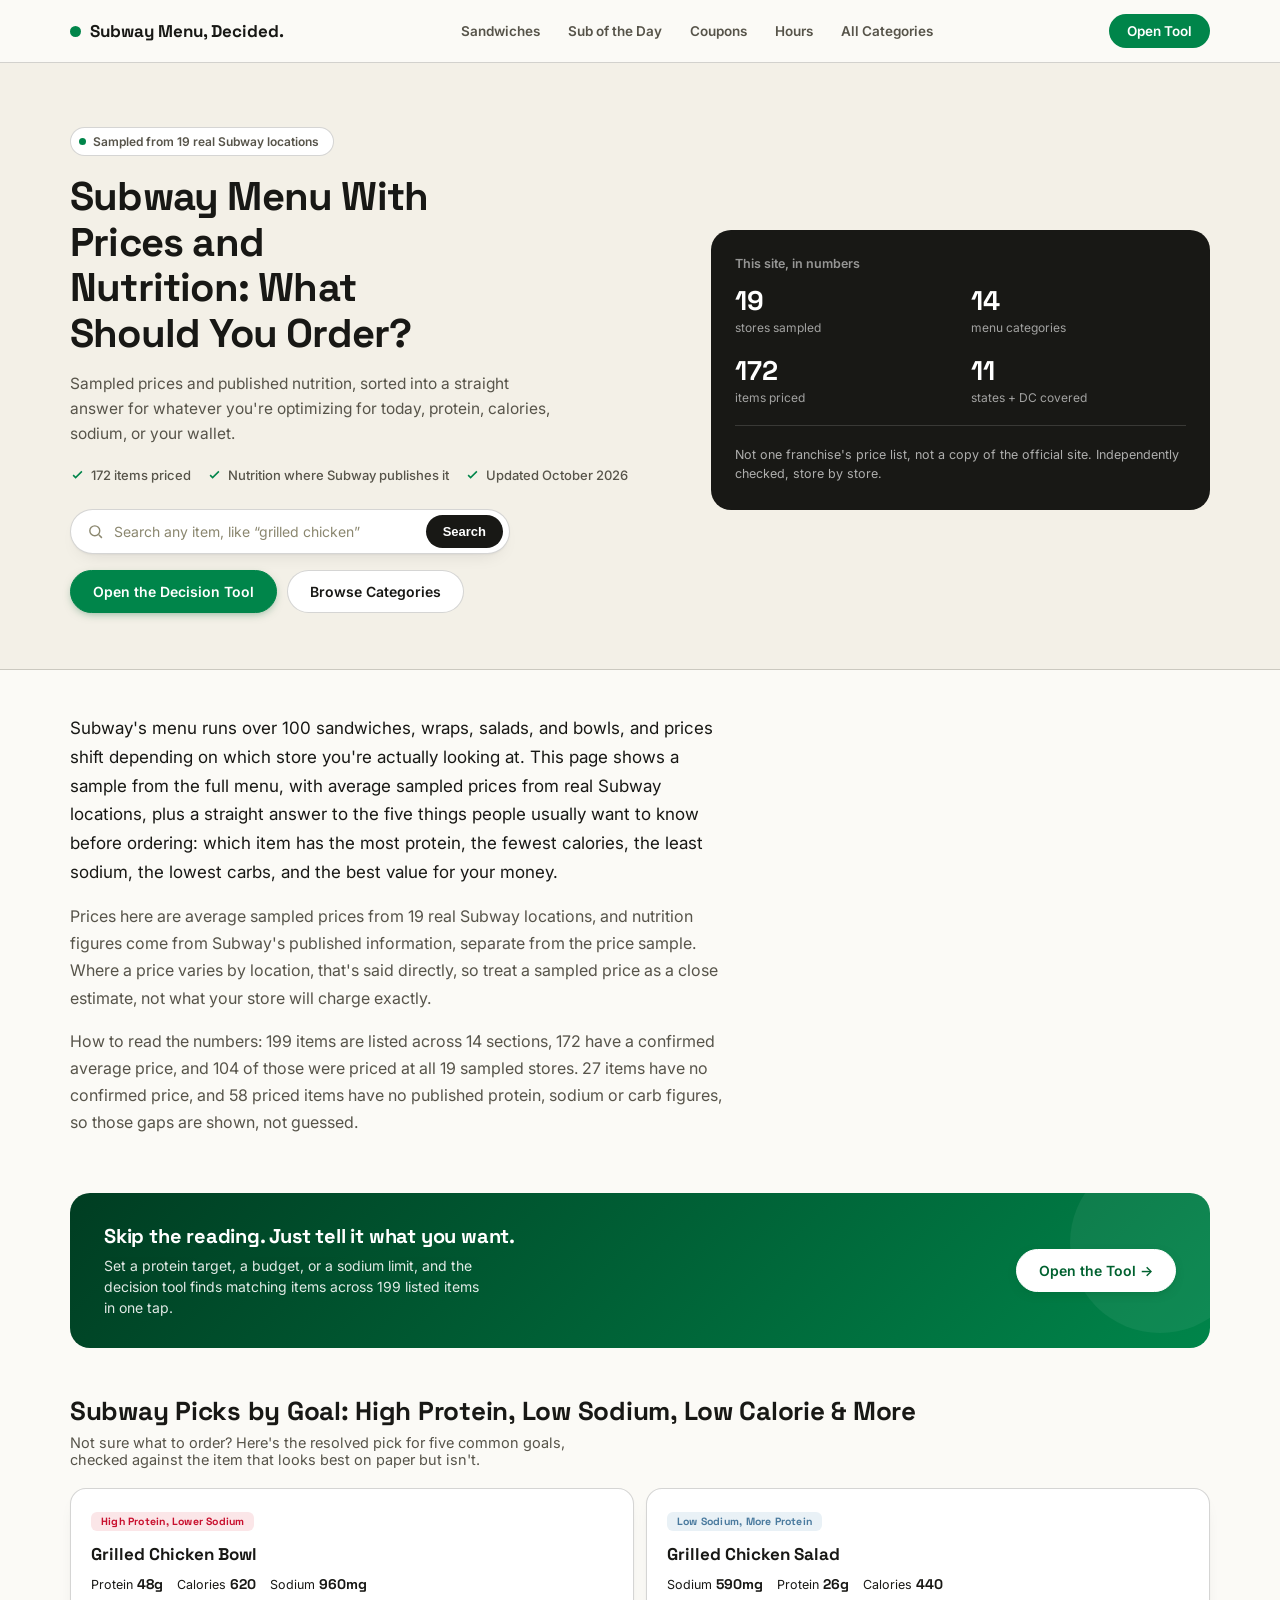
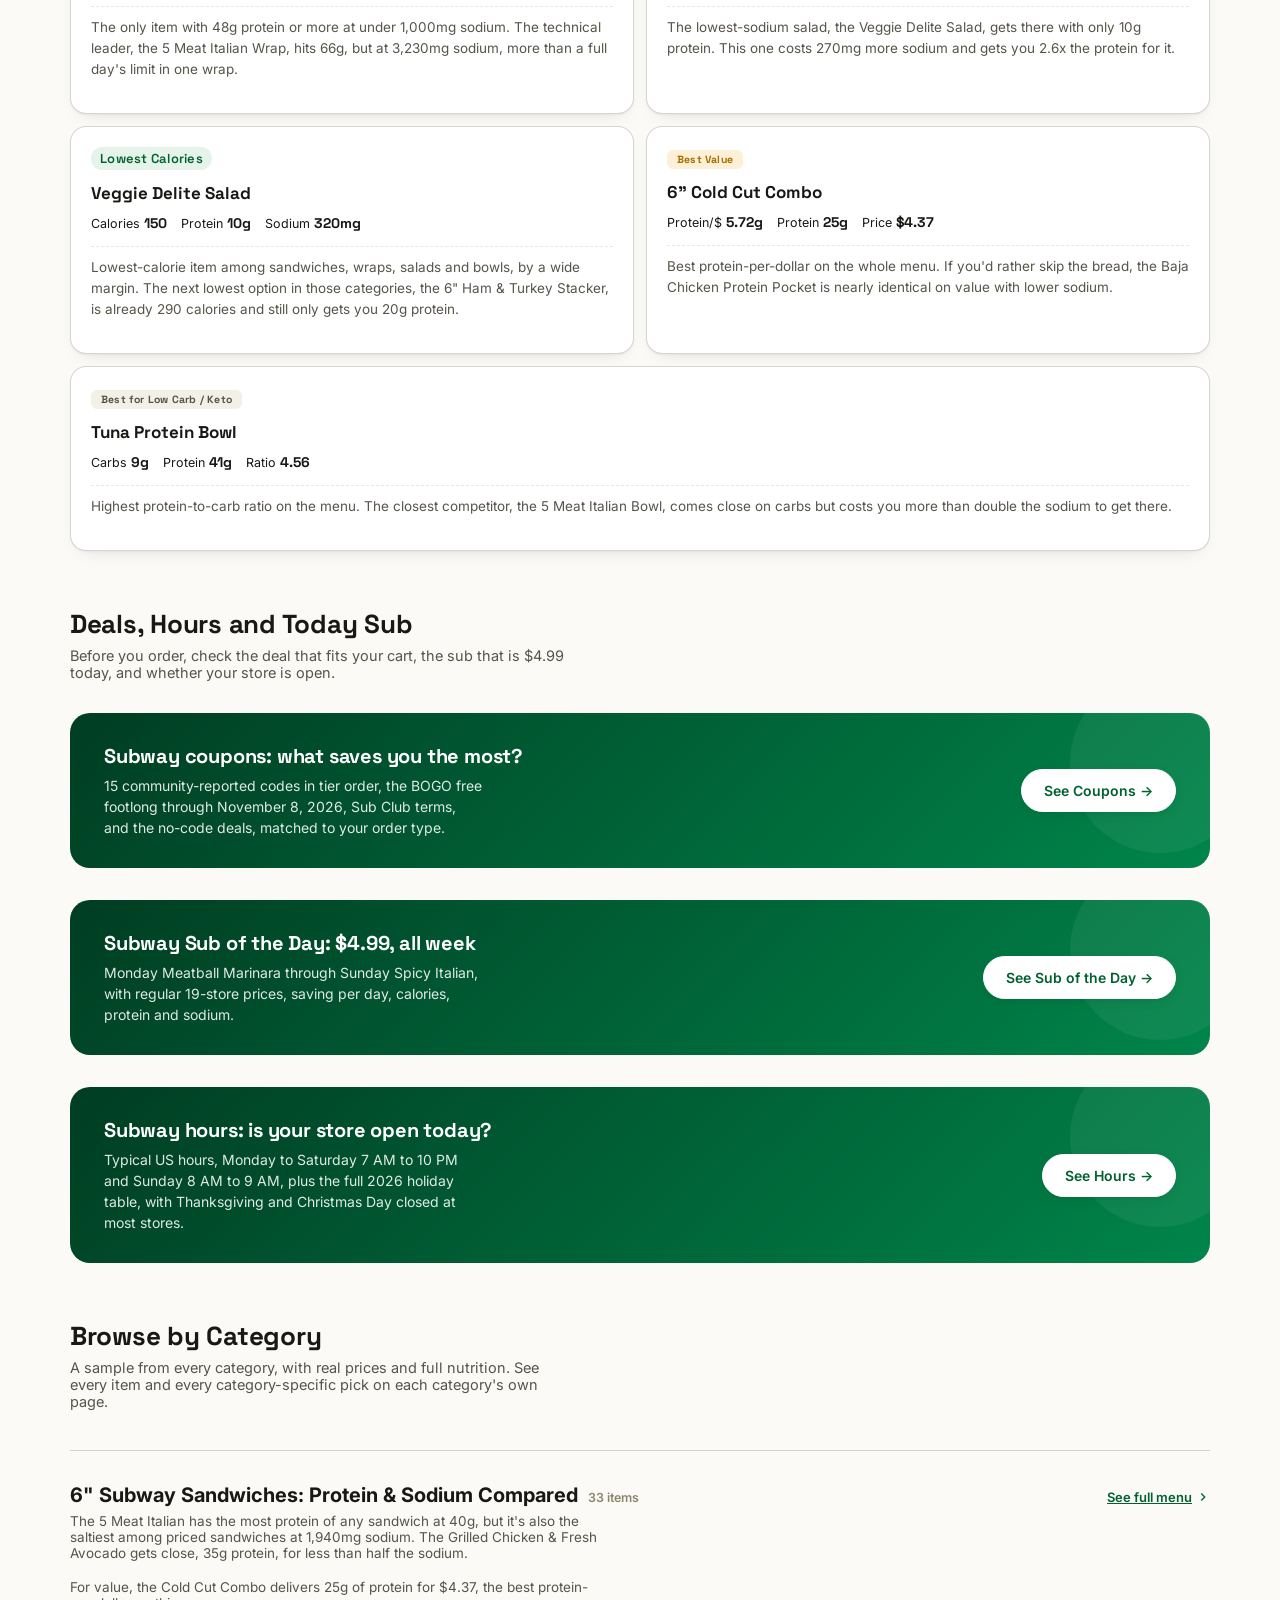
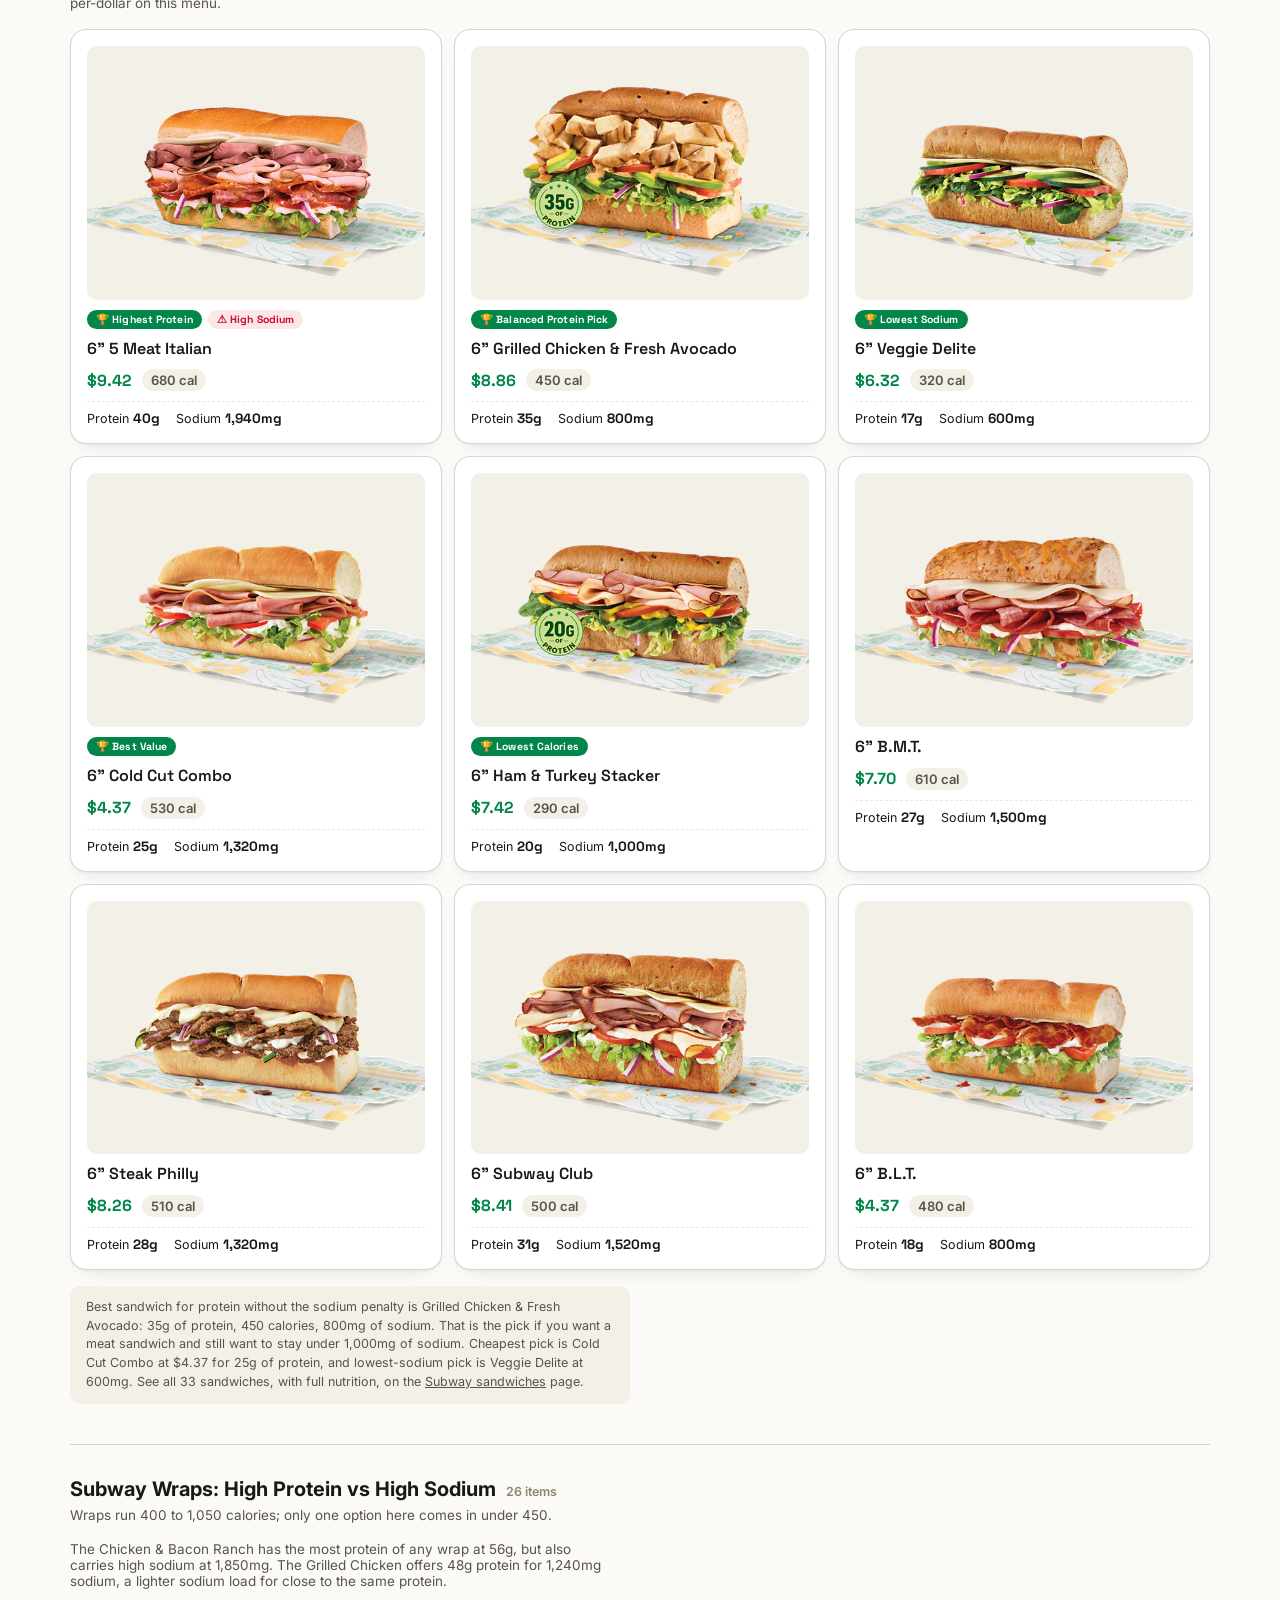
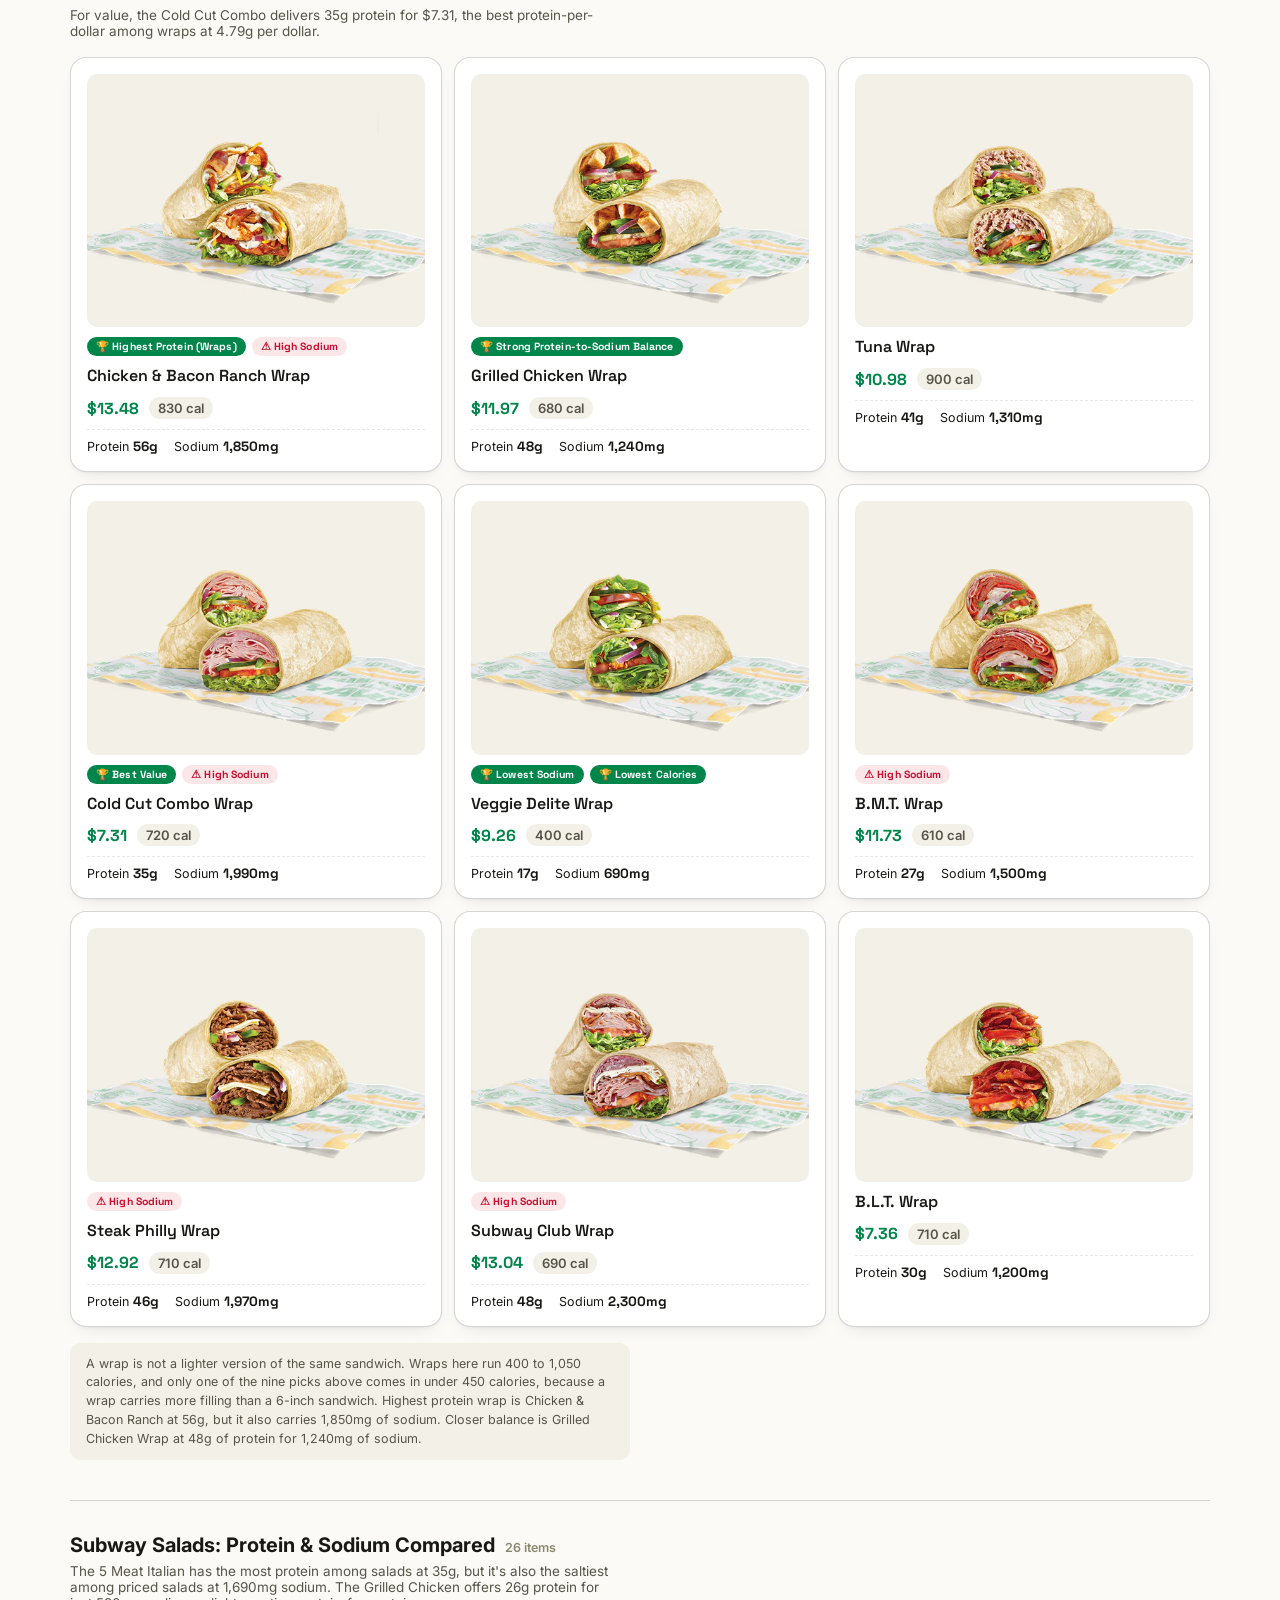
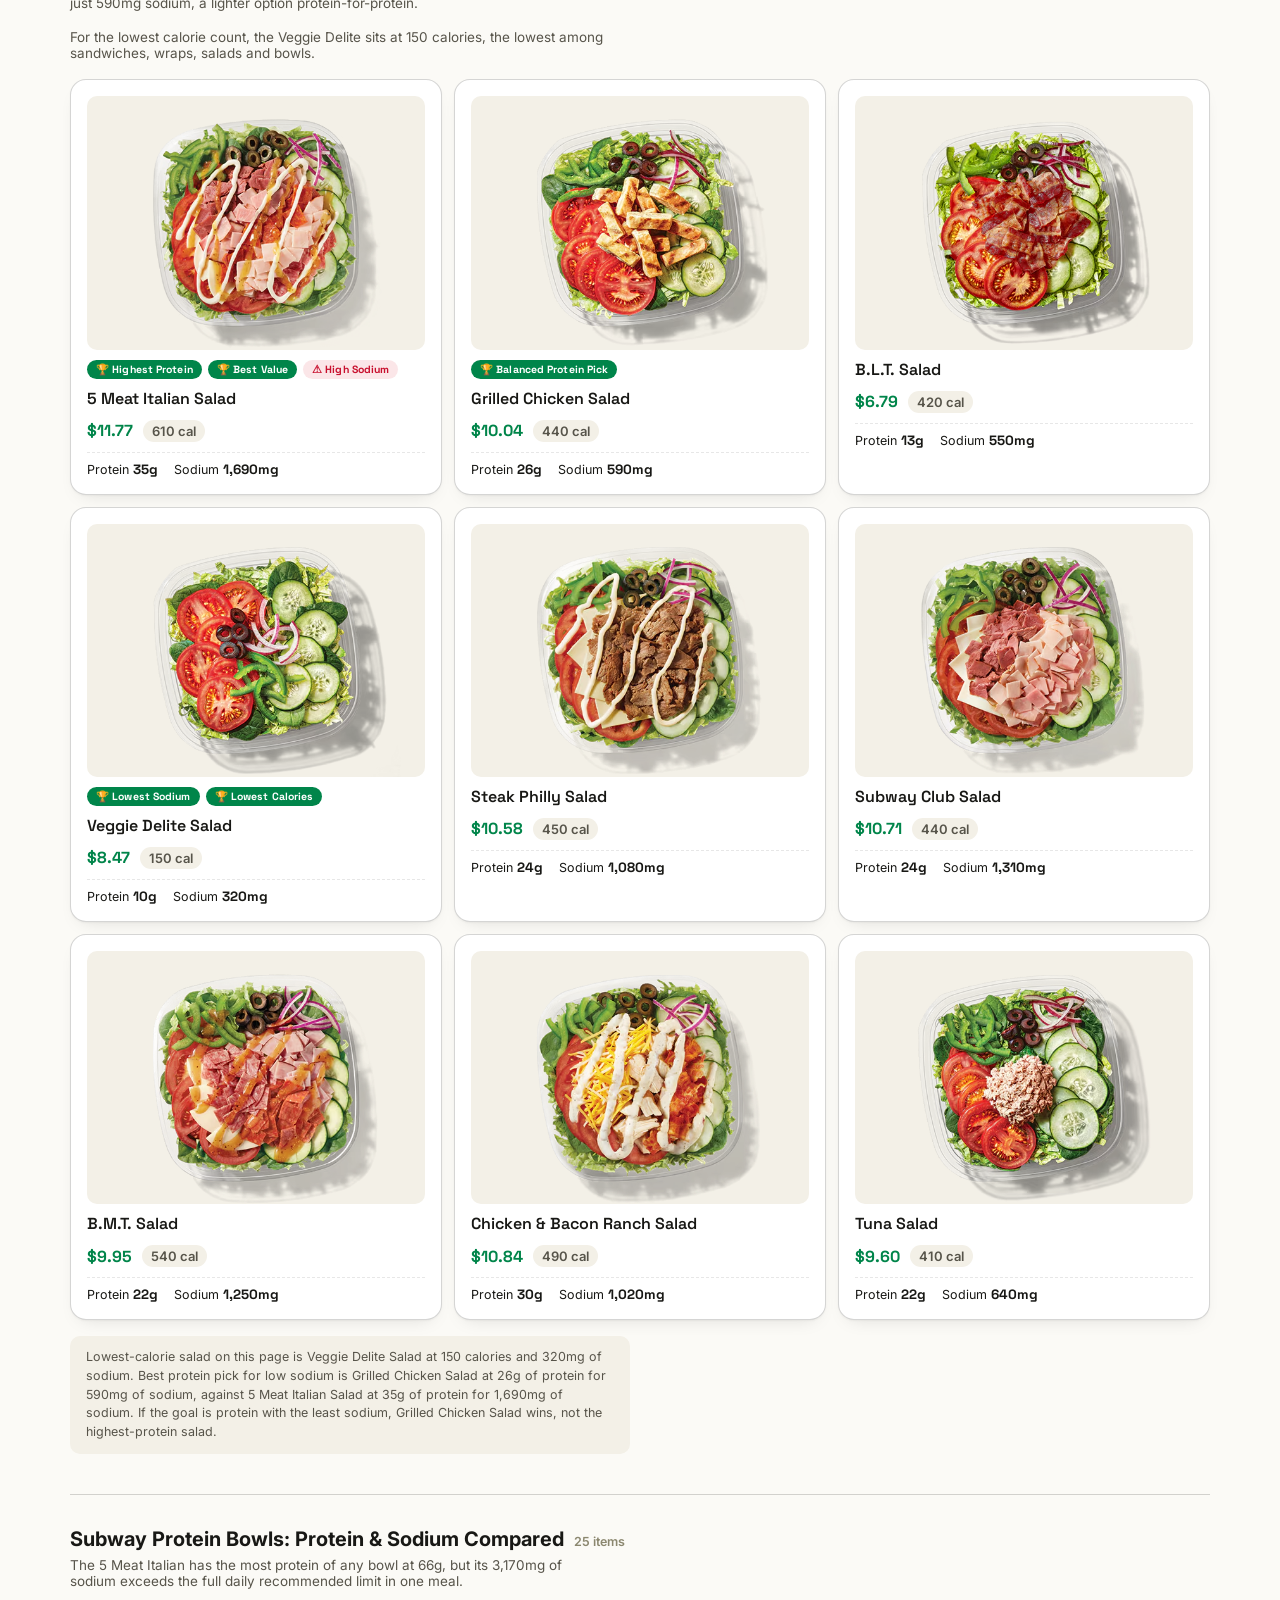
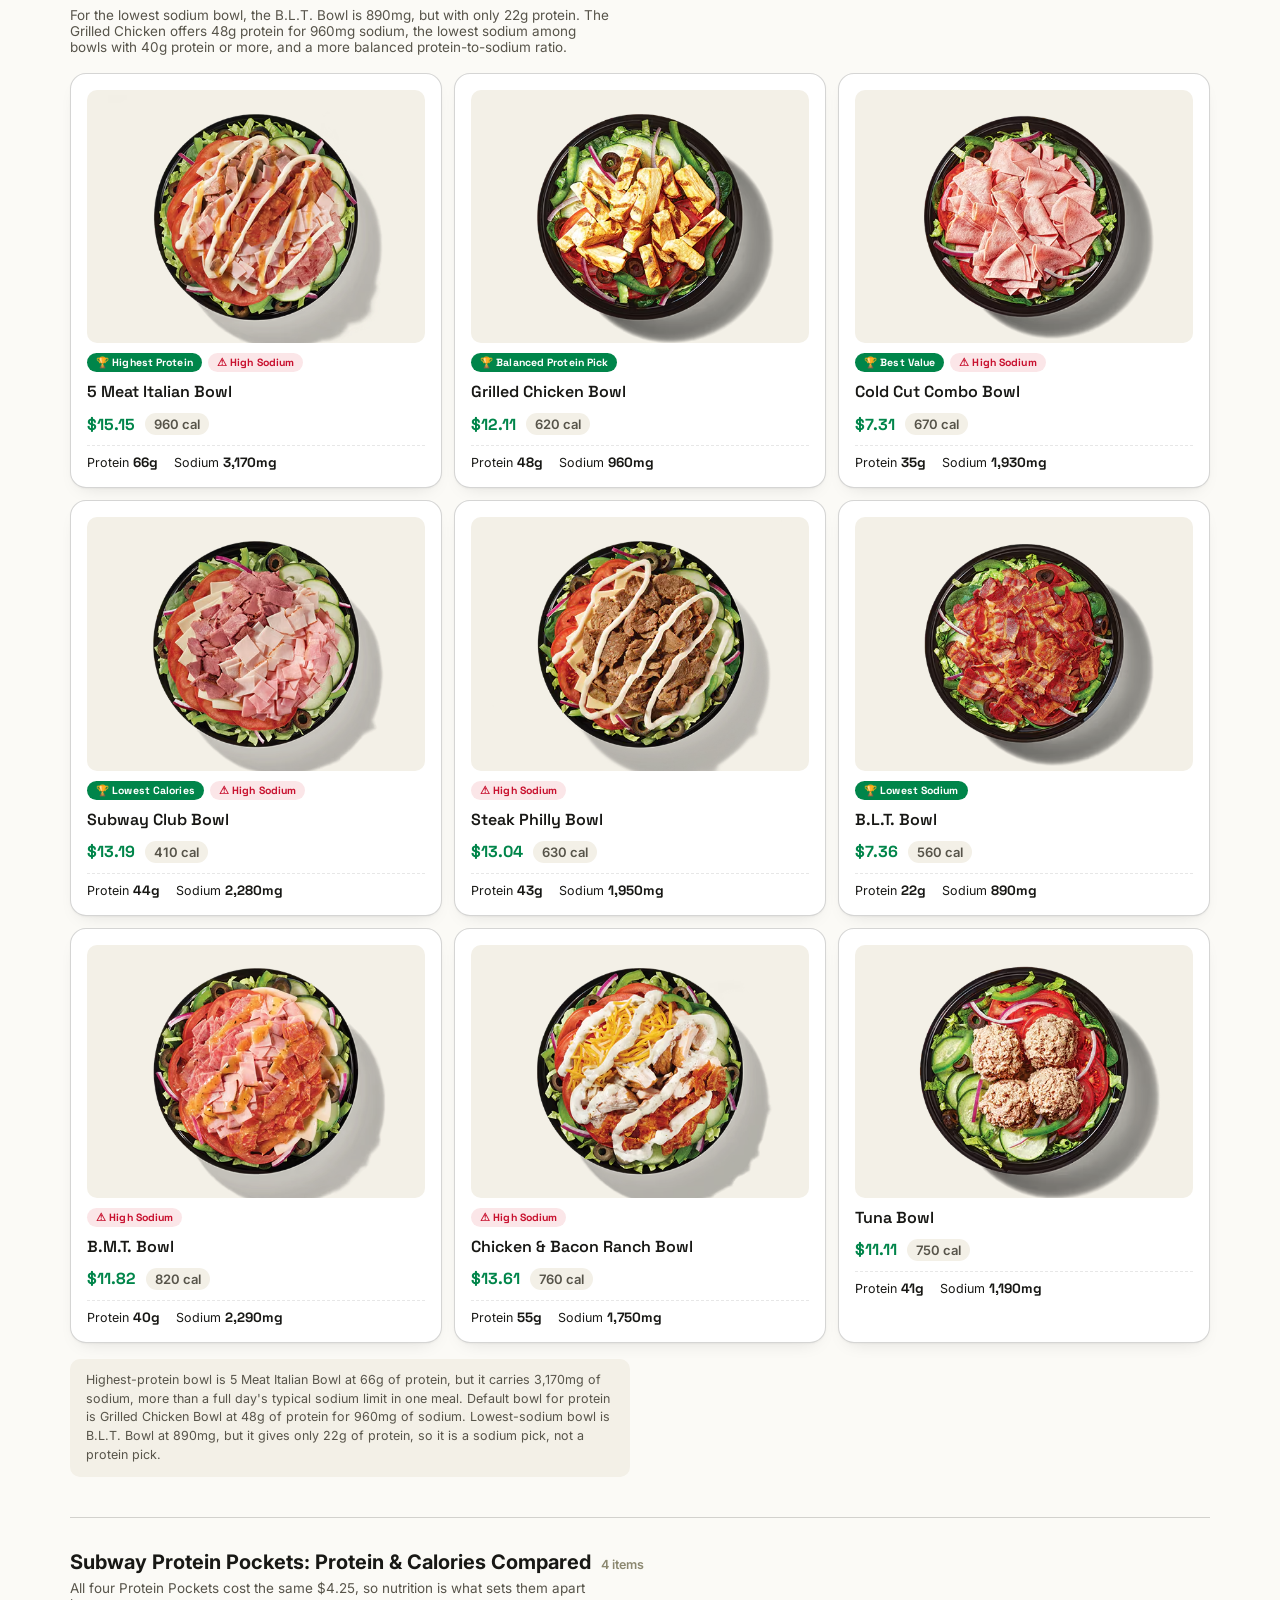
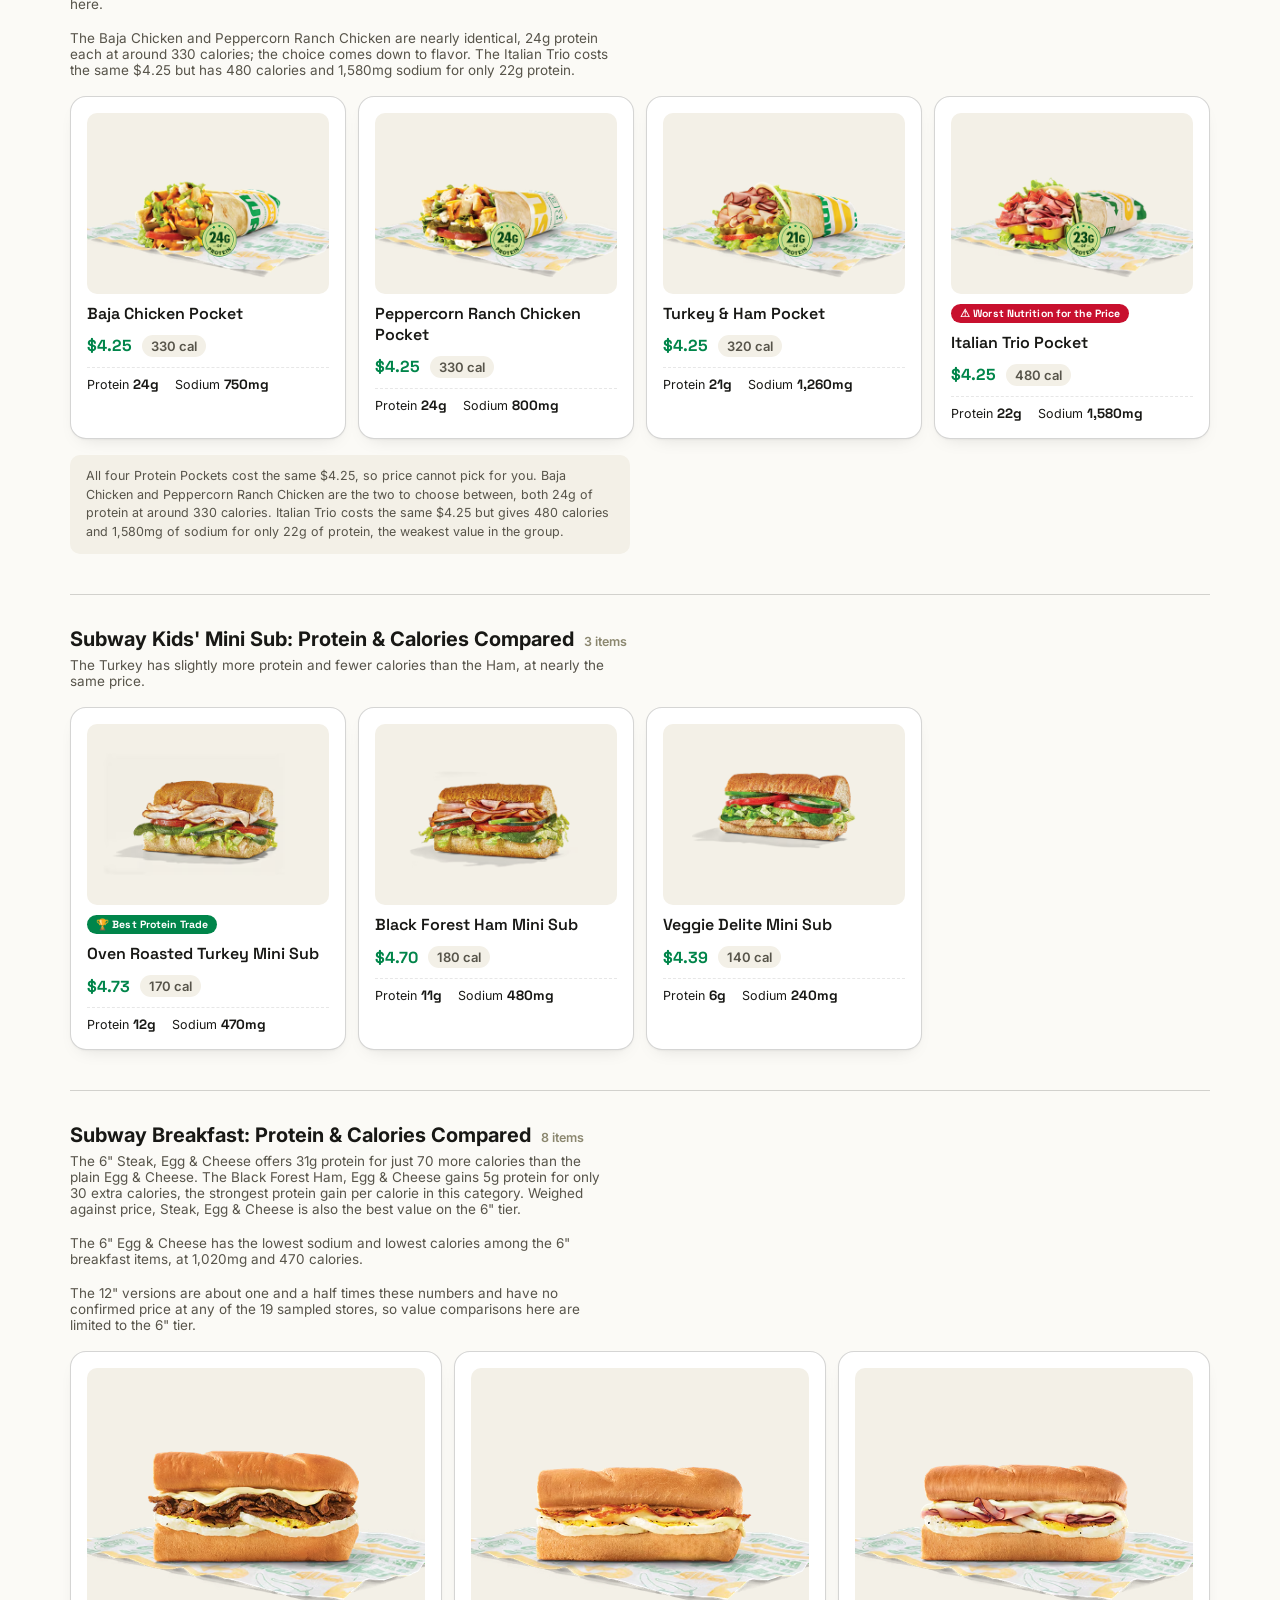
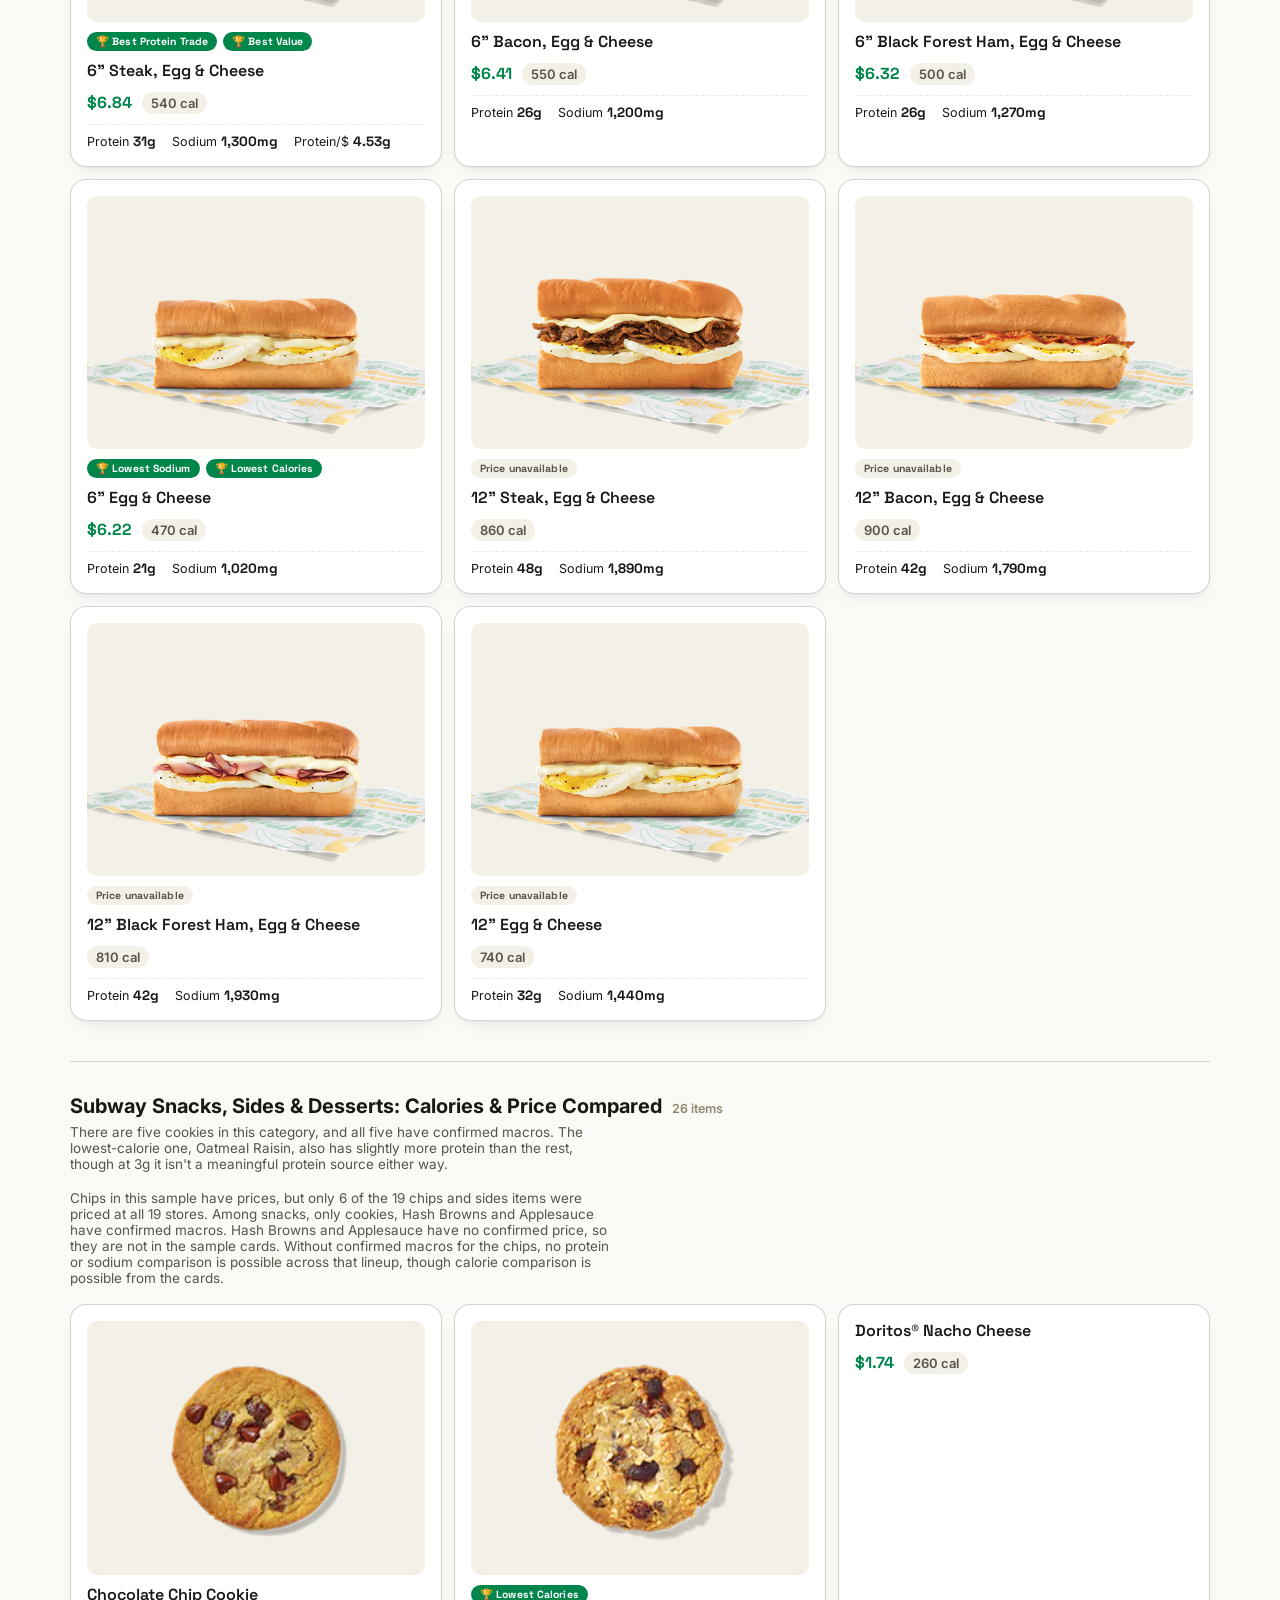
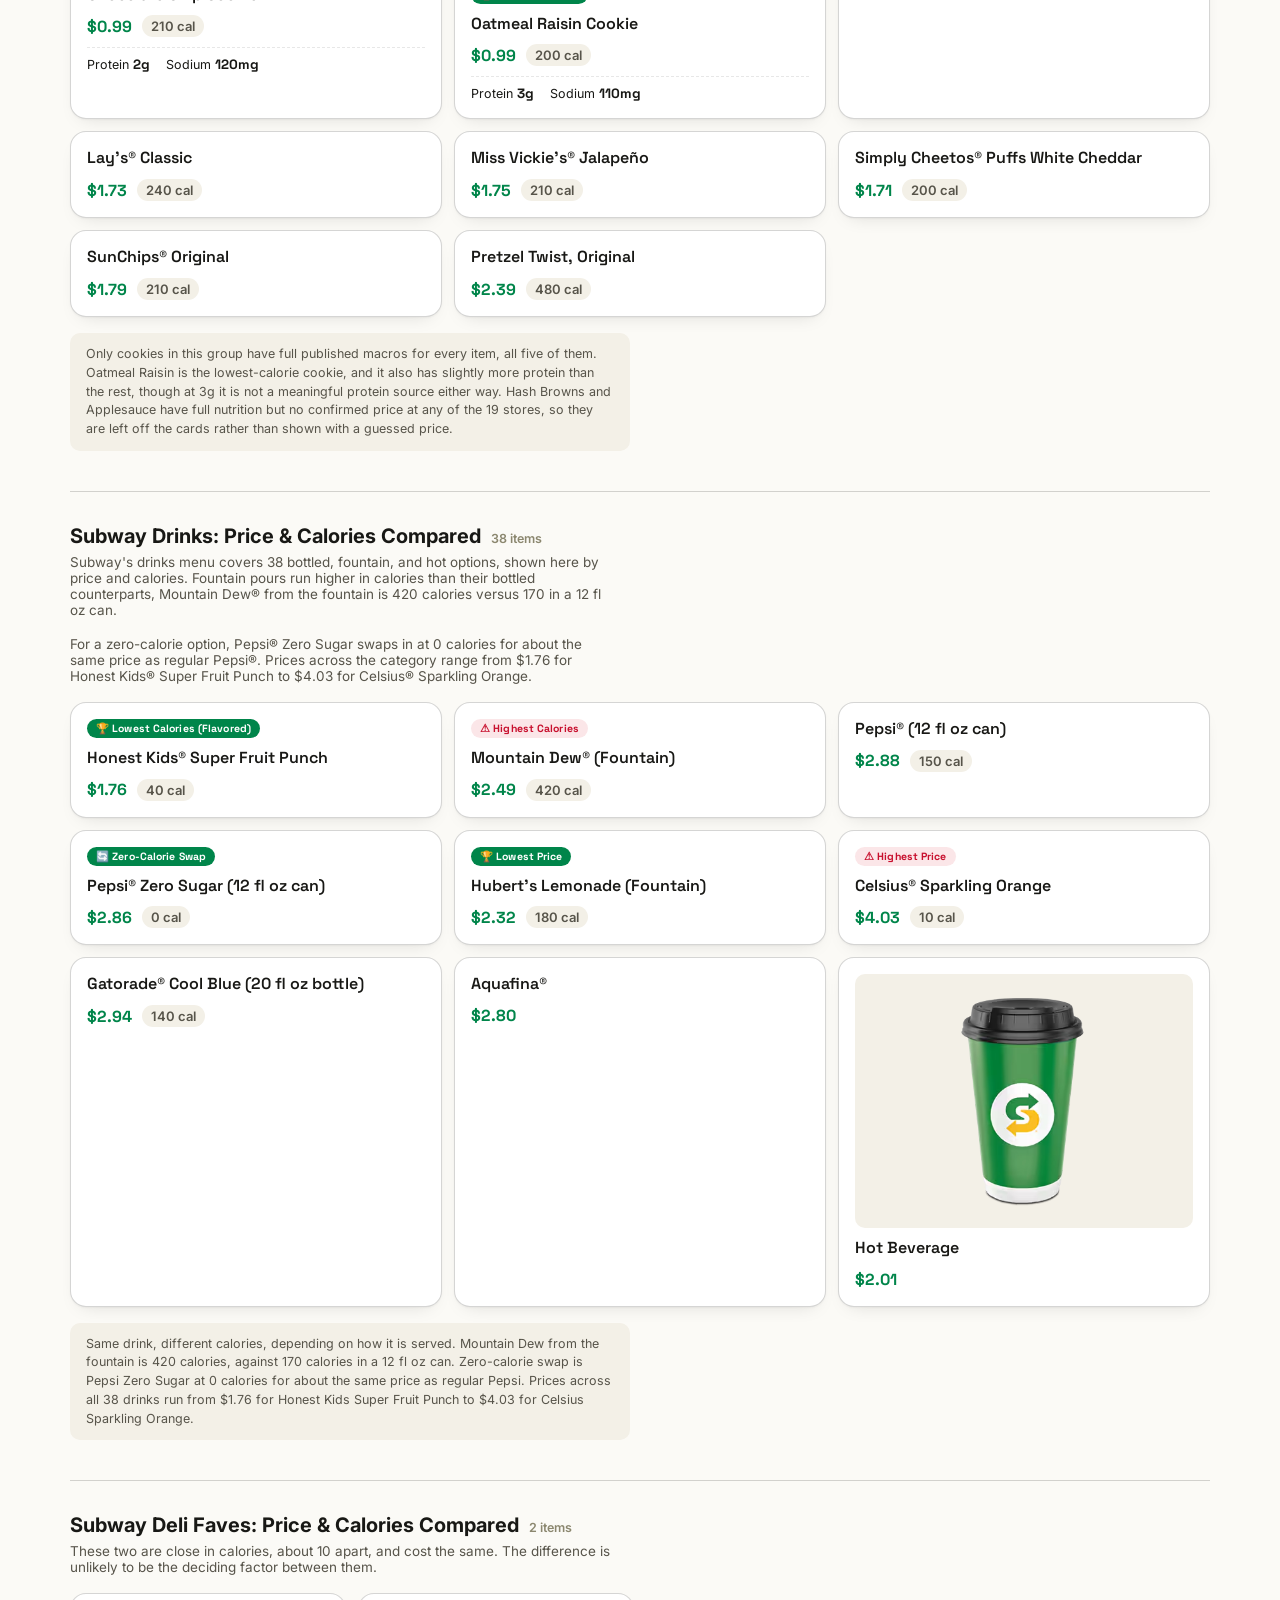
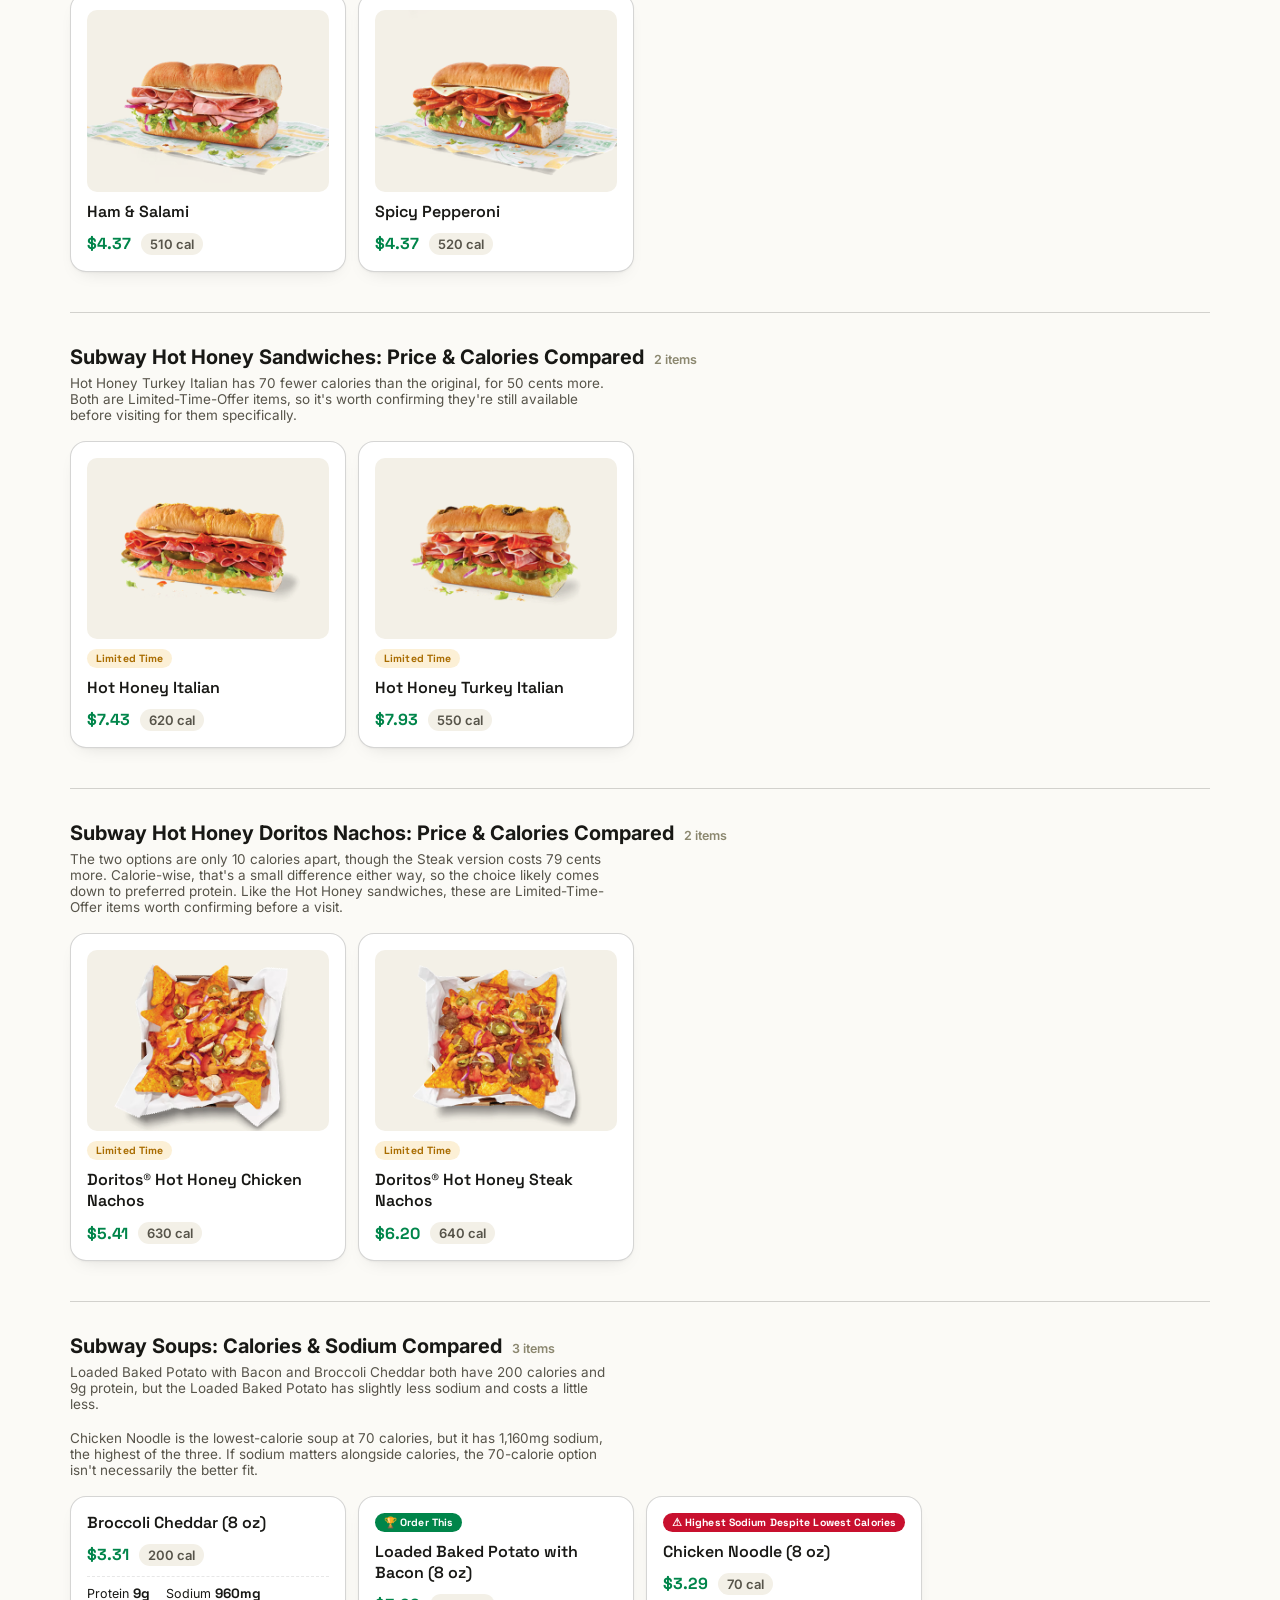
==== commit b66ffbce: "Rewrite homepage category notes unique intent-first with original data, remove templated full menu l" ====
--- a/index.html
+++ b/index.html
@@ -218,7 +218,7 @@
       <div class="item-card"><img class="item-image" src="images/subway-club-sandwich.avif" alt="6 Subway Club" loading="lazy"><div class="item-name">6" Subway Club</div><div class="price-row"><span class="price">$8.41</span><span class="calories">500 cal</span></div><div class="macro-row"><span class="macro">Protein <b>31g</b></span><span class="macro">Sodium <b>1,520mg</b></span></div></div>
       <div class="item-card"><img class="item-image" src="images/blt-sandwich.avif" alt="6 B.L.T." loading="lazy"><div class="item-name">6" B.L.T.</div><div class="price-row"><span class="price">$4.37</span><span class="calories">480 cal</span></div><div class="macro-row"><span class="macro">Protein <b>18g</b></span><span class="macro">Sodium <b>800mg</b></span></div></div>
     </div>
-    <div class="cat-note">Two of the six Fresh Fit sandwiches are featured above, Ham &amp; Turkey Stacker and Grilled Chicken &amp; Fresh Avocado, and the other four are worth a look too if weight is the priority behind all this. The same fillings also show up as wraps, salads, and bowls elsewhere on this page, and the format changes the calorie and sodium load significantly. Full menu and nutrition for all 33 are on the Sandwiches page.</div>
+    <div class="cat-note">Best sandwich for protein without the sodium penalty is Grilled Chicken &amp; Fresh Avocado: 35g of protein, 450 calories, 800mg of sodium. That is the pick if you want a meat sandwich and still want to stay under 1,000mg of sodium. Cheapest pick is Cold Cut Combo at $4.37 for 25g of protein, and lowest-sodium pick is Veggie Delite at 600mg. See all 33 sandwiches, with full nutrition, on the <a href="sandwiches/">Subway sandwiches</a> page.</div>
   </div>
 
   <!-- ============ 2. WRAPS ============ -->
@@ -240,7 +240,7 @@
       <div class="item-card"><img class="item-image" src="images/subway-club-wrap.avif" alt="Subway Club Wrap" loading="lazy"><div class="badge-row"><span class="badge watchout">⚠ High Sodium</span></div><div class="item-name">Subway Club Wrap</div><div class="price-row"><span class="price">$13.04</span><span class="calories">690 cal</span></div><div class="macro-row"><span class="macro">Protein <b>48g</b></span><span class="macro">Sodium <b>2,300mg</b></span></div></div>
       <div class="item-card"><img class="item-image" src="images/blt-wrap.avif" alt="B.L.T. Wrap" loading="lazy"><div class="item-name">B.L.T. Wrap</div><div class="price-row"><span class="price">$7.36</span><span class="calories">710 cal</span></div><div class="macro-row"><span class="macro">Protein <b>30g</b></span><span class="macro">Sodium <b>1,200mg</b></span></div></div>
     </div>
-    <div class="cat-note">Four of the nine picks above cross the high-sodium mark, that's not a coincidence, wraps run heavier across the board than sandwiches or salads of the same filling. If sodium's a real concern, the salads version of most of these fillings cuts it by half or more. Full menu for all 26 wraps is on the Wraps page.</div>
+    <div class="cat-note">A wrap is not a lighter version of the same sandwich. Wraps here run 400 to 1,050 calories, and only one of the nine picks above comes in under 450 calories, because a wrap carries more filling than a 6-inch sandwich. Highest protein wrap is Chicken &amp; Bacon Ranch at 56g, but it also carries 1,850mg of sodium. Closer balance is Grilled Chicken Wrap at 48g of protein for 1,240mg of sodium.</div>
   </div>
 
   <!-- ============ 3. SALADS ============ -->
@@ -261,7 +261,7 @@
       <div class="item-card"><img class="item-image" src="images/chicken-bacon-ranch-salad.avif" alt="Chicken & Bacon Ranch Salad" loading="lazy"><div class="item-name">Chicken &amp; Bacon Ranch Salad</div><div class="price-row"><span class="price">$10.84</span><span class="calories">490 cal</span></div><div class="macro-row"><span class="macro">Protein <b>30g</b></span><span class="macro">Sodium <b>1,020mg</b></span></div></div>
       <div class="item-card"><img class="item-image" src="images/tuna-salad.avif" alt="Tuna Salad" loading="lazy"><div class="item-name">Tuna Salad</div><div class="price-row"><span class="price">$9.60</span><span class="calories">410 cal</span></div><div class="macro-row"><span class="macro">Protein <b>22g</b></span><span class="macro">Sodium <b>640mg</b></span></div></div>
     </div>
-    <div class="cat-note">Notice how much less sodium and calories these carry than the same fillings as a sandwich or wrap, same protein, a fraction of the load. That's the actual case for ordering a salad here. All 26 salads, full nutrition included, are on the Salads page.</div>
+    <div class="cat-note">Lowest-calorie salad on this page is Veggie Delite Salad at 150 calories and 320mg of sodium. Best protein pick for low sodium is Grilled Chicken Salad at 26g of protein for 590mg of sodium, against 5 Meat Italian Salad at 35g of protein for 1,690mg of sodium. If the goal is protein with the least sodium, Grilled Chicken Salad wins, not the highest-protein salad.</div>
   </div>
 
   <!-- ============ 4. PROTEIN BOWLS ============ -->
@@ -282,7 +282,7 @@
       <div class="item-card"><img class="item-image" src="images/chicken-bacon-ranch-bowl.avif" alt="Chicken & Bacon Ranch Bowl" loading="lazy"><div class="badge-row"><span class="badge watchout">⚠ High Sodium</span></div><div class="item-name">Chicken &amp; Bacon Ranch Bowl</div><div class="price-row"><span class="price">$13.61</span><span class="calories">760 cal</span></div><div class="macro-row"><span class="macro">Protein <b>55g</b></span><span class="macro">Sodium <b>1,750mg</b></span></div></div>
       <div class="item-card"><img class="item-image" src="images/tuna-bowl.avif" alt="Tuna Bowl" loading="lazy"><div class="item-name">Tuna Bowl</div><div class="price-row"><span class="price">$11.11</span><span class="calories">750 cal</span></div><div class="macro-row"><span class="macro">Protein <b>41g</b></span><span class="macro">Sodium <b>1,190mg</b></span></div></div>
     </div>
-    <div class="cat-note">Six of these nine cross the high-sodium mark, more than sandwiches or wraps at the same protein level. That's the real cost of skipping the bread, the fillings get concentrated instead of diluted. If you're eating bowls for the protein, the Grilled Chicken above is worth defaulting to for that reason alone. Full menu for all 25 bowls is on the Bowls page.</div>
+    <div class="cat-note">Highest-protein bowl is 5 Meat Italian Bowl at 66g of protein, but it carries 3,170mg of sodium, more than a full day's typical sodium limit in one meal. Default bowl for protein is Grilled Chicken Bowl at 48g of protein for 960mg of sodium. Lowest-sodium bowl is B.L.T. Bowl at 890mg, but it gives only 22g of protein, so it is a sodium pick, not a protein pick.</div>
   </div>
 
   <!-- ============ 5. PROTEIN POCKETS ============ -->
@@ -298,7 +298,7 @@
       <div class="item-card"><img class="item-image" src="images/turkey-ham-pocket.avif" alt="Turkey & Ham Pocket" loading="lazy"><div class="item-name">Turkey &amp; Ham Pocket</div><div class="price-row"><span class="price">$4.25</span><span class="calories">320 cal</span></div><div class="macro-row"><span class="macro">Protein <b>21g</b></span><span class="macro">Sodium <b>1,260mg</b></span></div></div>
       <div class="item-card"><img class="item-image" src="images/italian-trio-pocket.avif" alt="Italian Trio Pocket" loading="lazy"><div class="badge-row"><span class="badge negative">⚠ Worst Nutrition for the Price</span></div><div class="item-name">Italian Trio Pocket</div><div class="price-row"><span class="price">$4.25</span><span class="calories">480 cal</span></div><div class="macro-row"><span class="macro">Protein <b>22g</b></span><span class="macro">Sodium <b>1,580mg</b></span></div></div>
     </div>
-    <div class="cat-note">This is the only category on the menu where price tells you nothing, so nutrition alone decided the calls above. Baja Chicken and Peppercorn Ranch Chicken are the two actually worth choosing between.</div>
+    <div class="cat-note">All four Protein Pockets cost the same $4.25, so price cannot pick for you. Baja Chicken and Peppercorn Ranch Chicken are the two to choose between, both 24g of protein at around 330 calories. Italian Trio costs the same $4.25 but gives 480 calories and 1,580mg of sodium for only 22g of protein, the weakest value in the group.</div>
   </div>
 
   <!-- ============ 6. KIDS' MINI SUB ============ -->
@@ -351,7 +351,7 @@
       <div class="item-card"><div class="item-name">SunChips® Original</div><div class="price-row"><span class="price">$1.79</span><span class="calories">210 cal</span></div></div>
       <div class="item-card"><div class="item-name">Pretzel Twist, Original</div><div class="price-row"><span class="price">$2.39</span><span class="calories">480 cal</span></div></div>
     </div>
-    <div class="cat-note">Hash Browns and Applesauce have full published nutrition but zero confirmed price across all 19 sampled stores, so they're left off this list rather than shown with a guessed price. Full details on the dedicated page.</div>
+    <div class="cat-note">Only cookies in this group have full published macros for every item, all five of them. Oatmeal Raisin is the lowest-calorie cookie, and it also has slightly more protein than the rest, though at 3g it is not a meaningful protein source either way. Hash Browns and Applesauce have full nutrition but no confirmed price at any of the 19 stores, so they are left off the cards rather than shown with a guessed price.</div>
   </div>
 
   <!-- ============ 9. DRINKS ============ -->
@@ -372,7 +372,7 @@
       <div class="item-card"><div class="item-name">Aquafina®</div><div class="price-row"><span class="price">$2.80</span></div></div>
       <div class="item-card"><img class="item-image" src="images/hot-beverage.avif" alt="Hot Beverage" loading="lazy"><div class="item-name">Hot Beverage</div><div class="price-row"><span class="price">$2.01</span></div></div>
     </div>
-    <div class="cat-note">Where a drink appears both bottled and from the fountain, they're listed separately since prices and calorie counts differ between the two. Full menu for all 38 drinks, including the rest of the fountain lineup, is on the Drinks page.</div>
+    <div class="cat-note">Same drink, different calories, depending on how it is served. Mountain Dew from the fountain is 420 calories, against 170 calories in a 12 fl oz can. Zero-calorie swap is Pepsi Zero Sugar at 0 calories for about the same price as regular Pepsi. Prices across all 38 drinks run from $1.76 for Honest Kids Super Fruit Punch to $4.03 for Celsius Sparkling Orange.</div>
   </div>
 
   <!-- ============ 10. DELI FAVES ============ -->
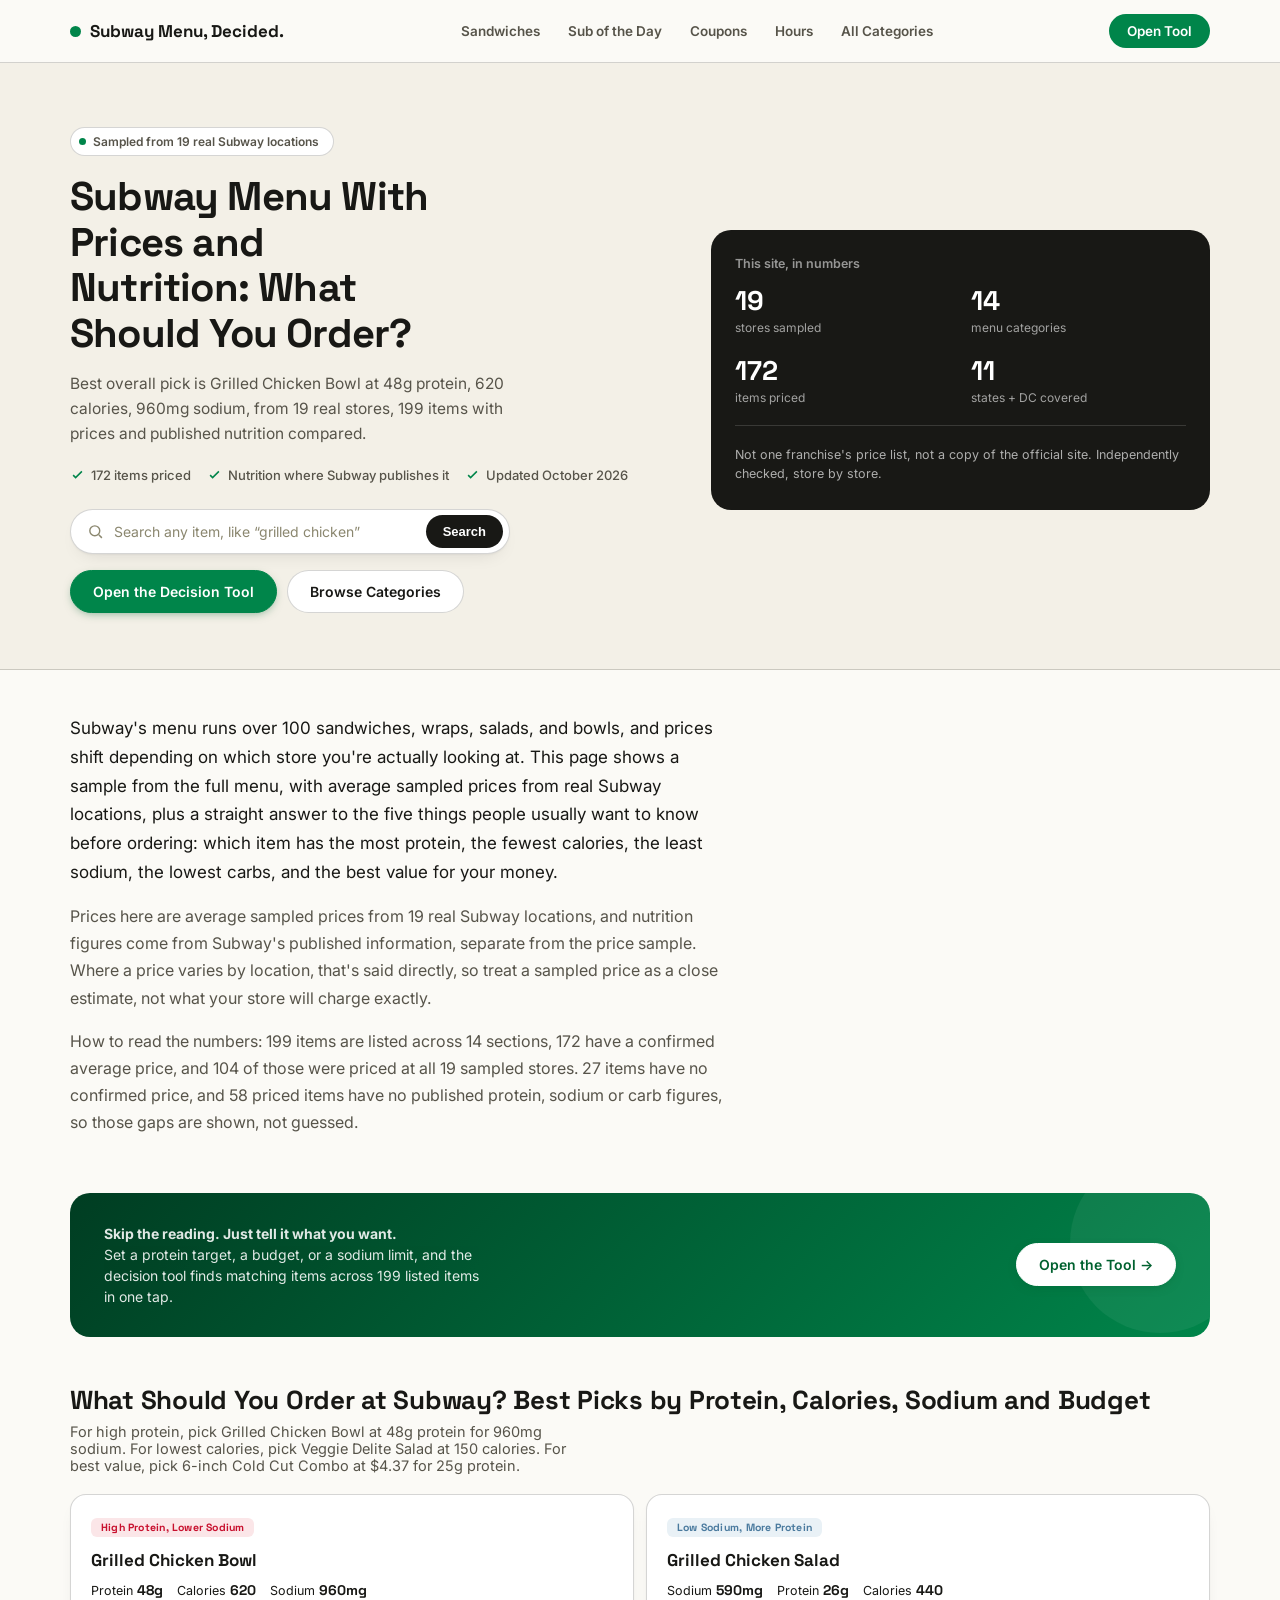
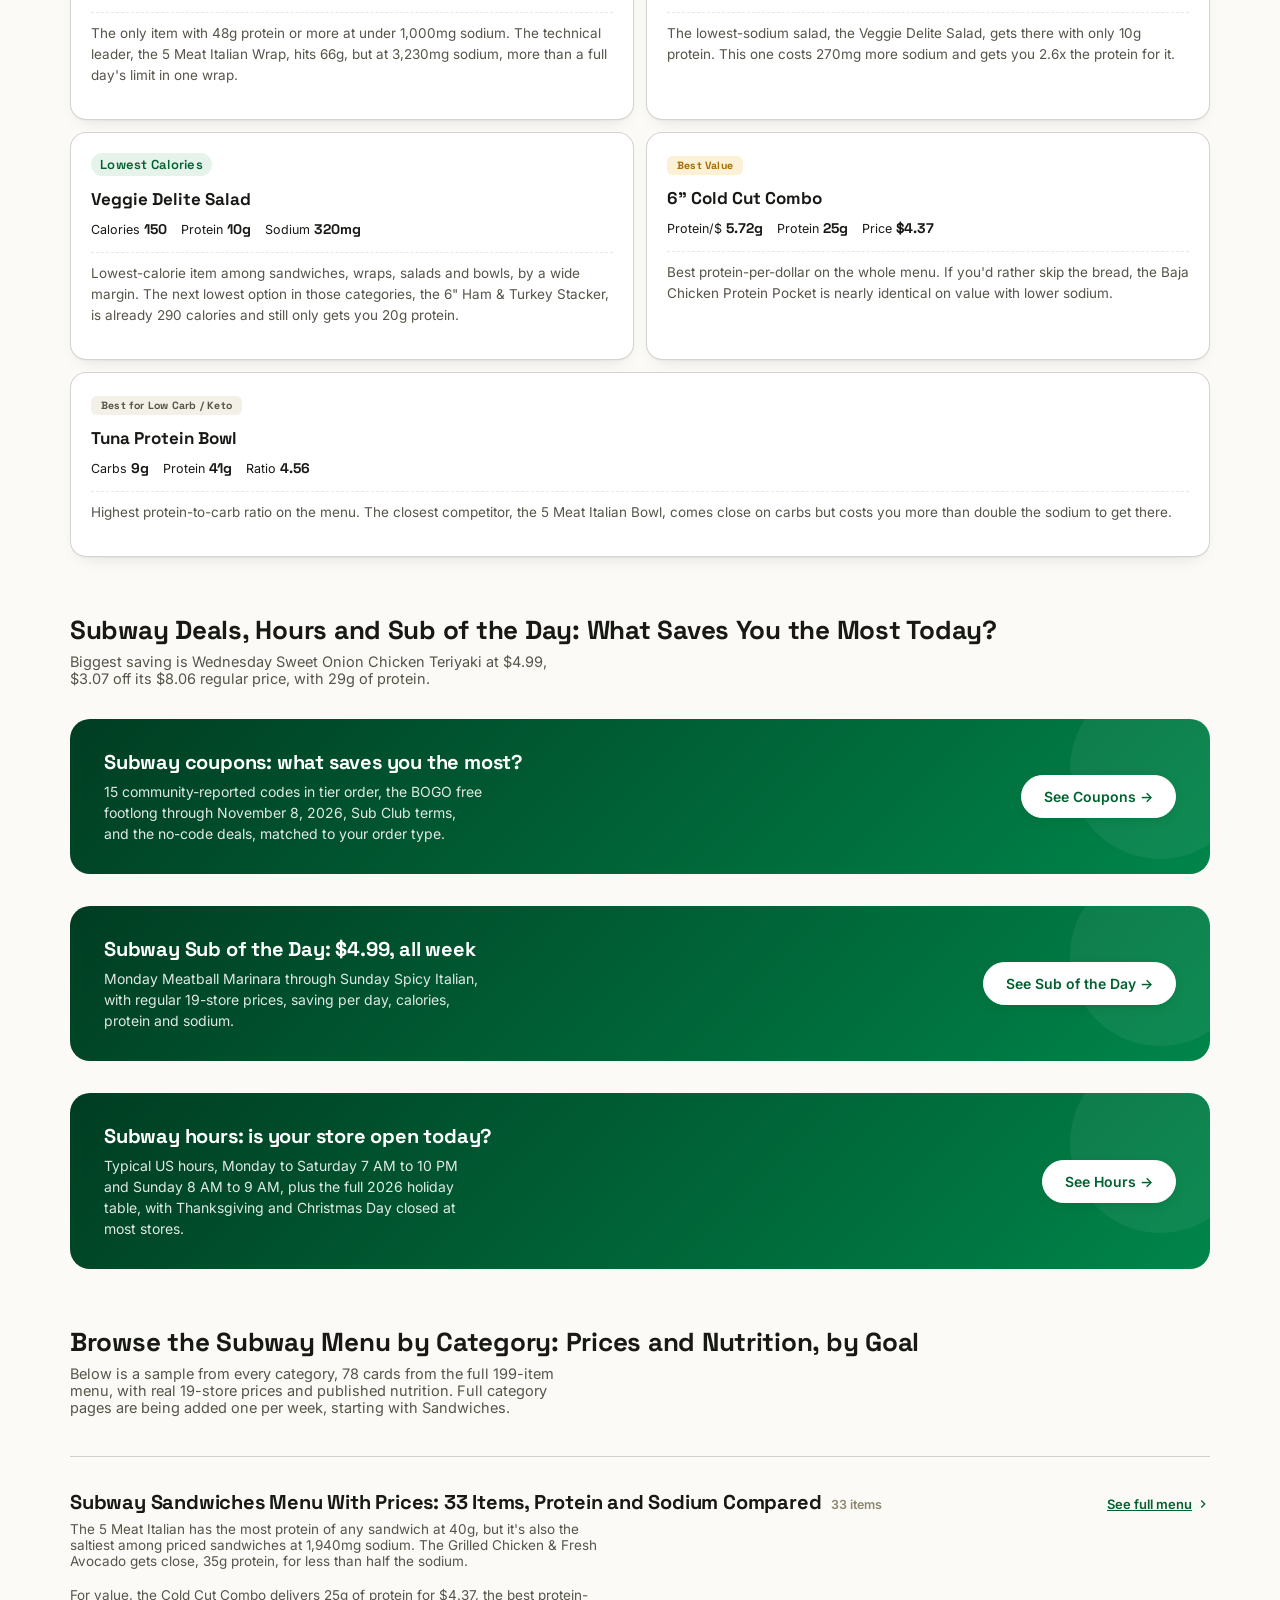
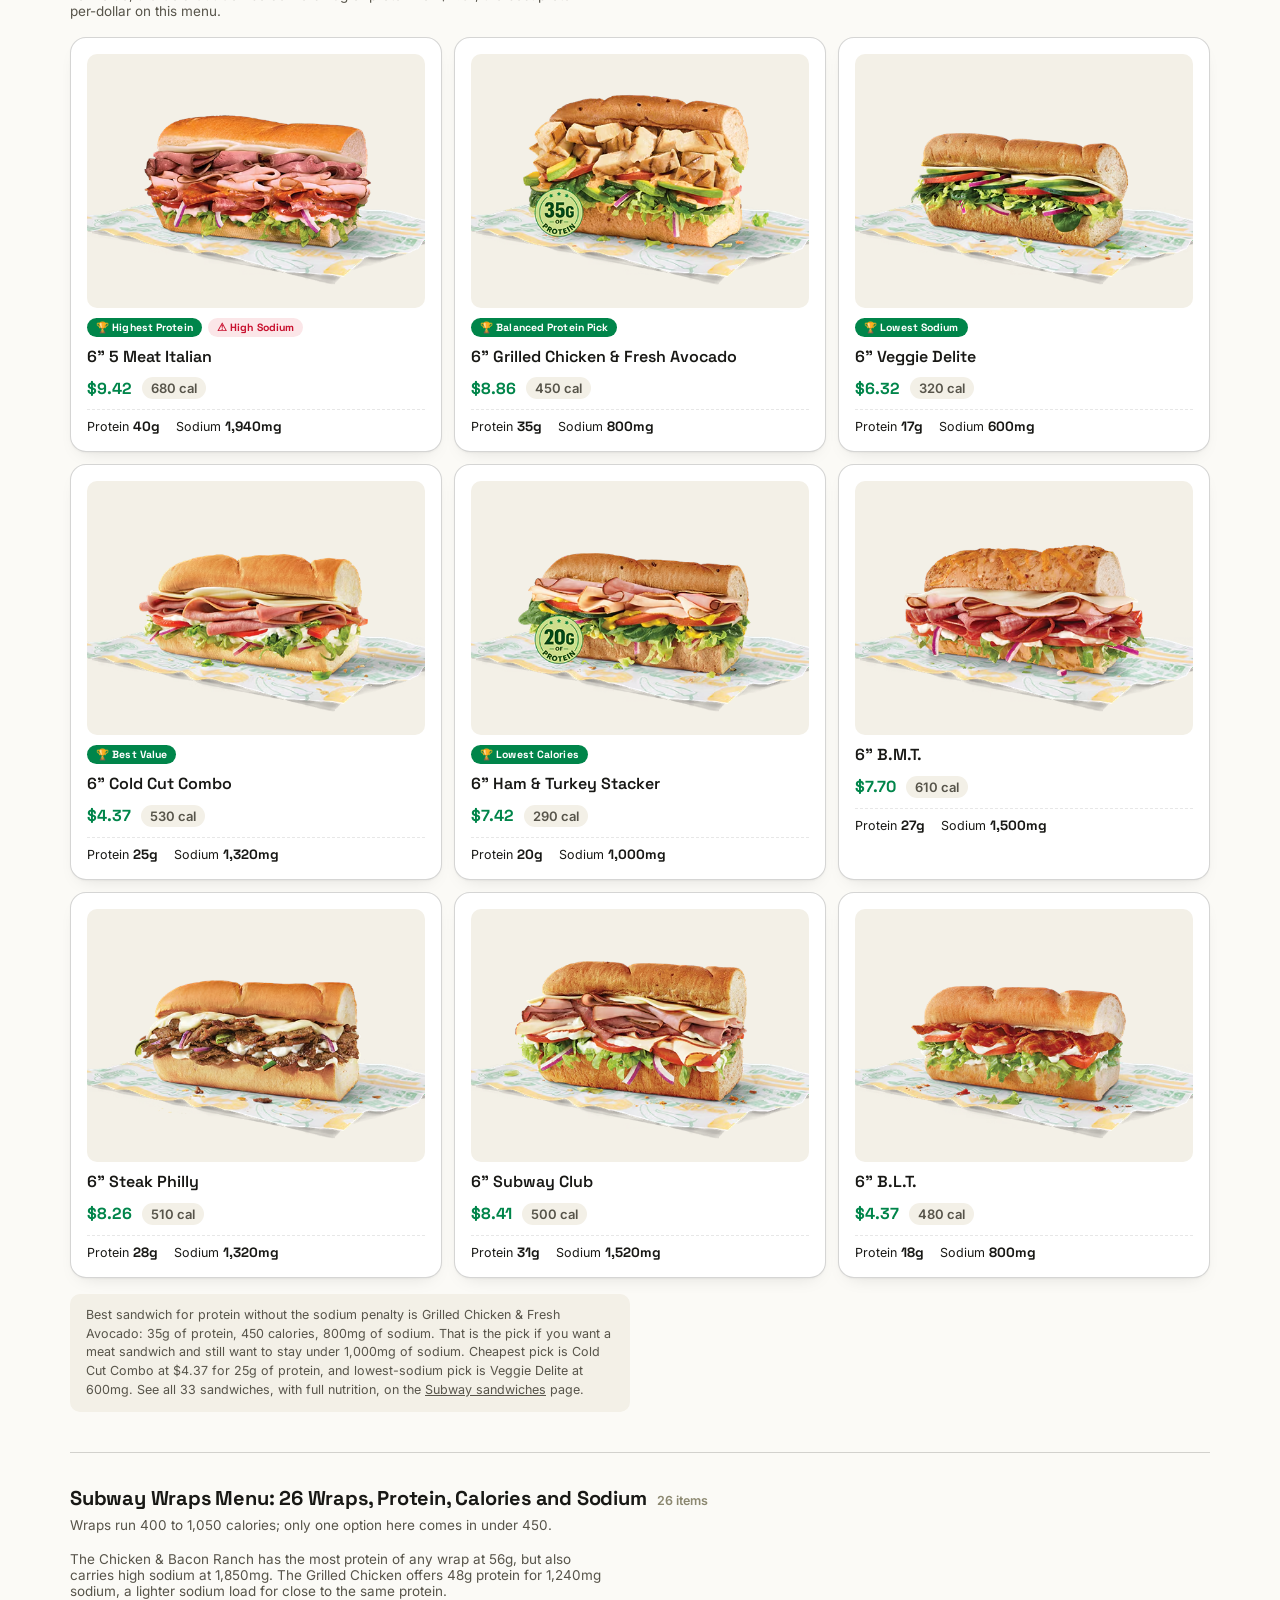
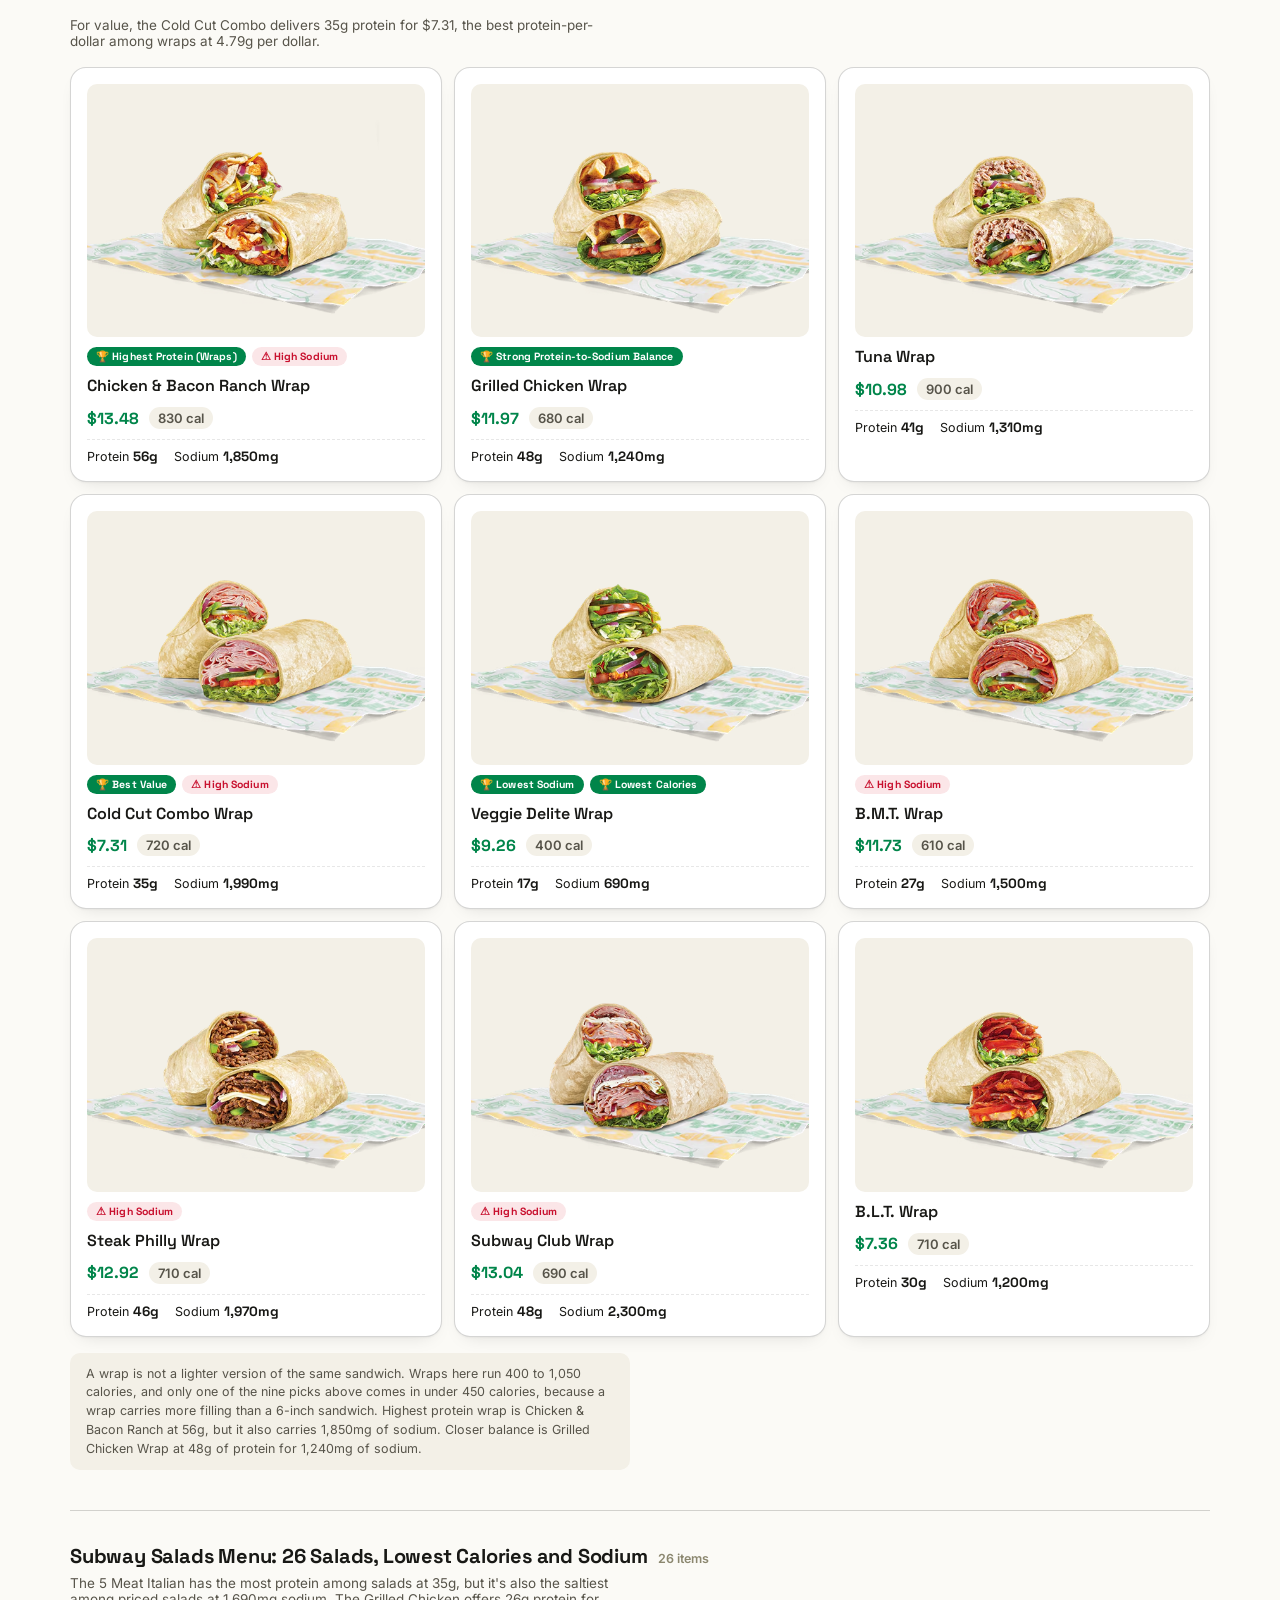
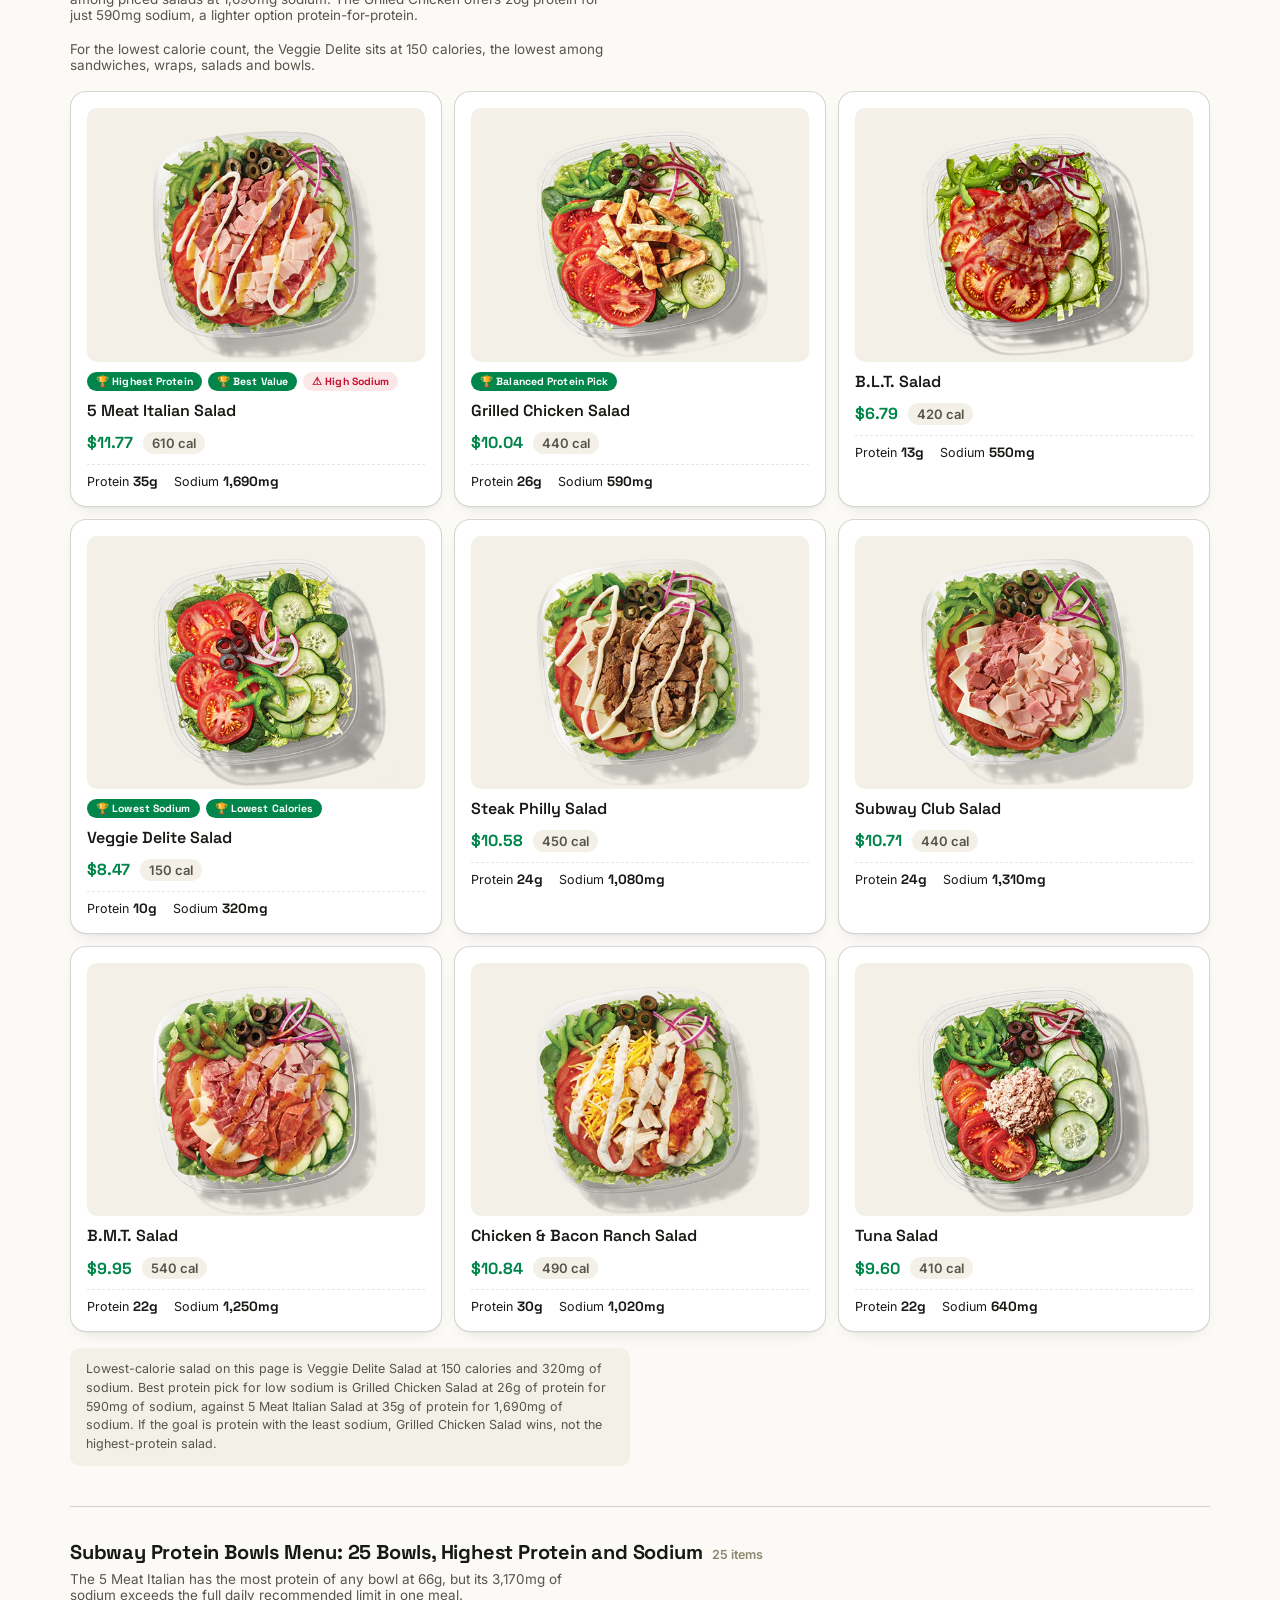
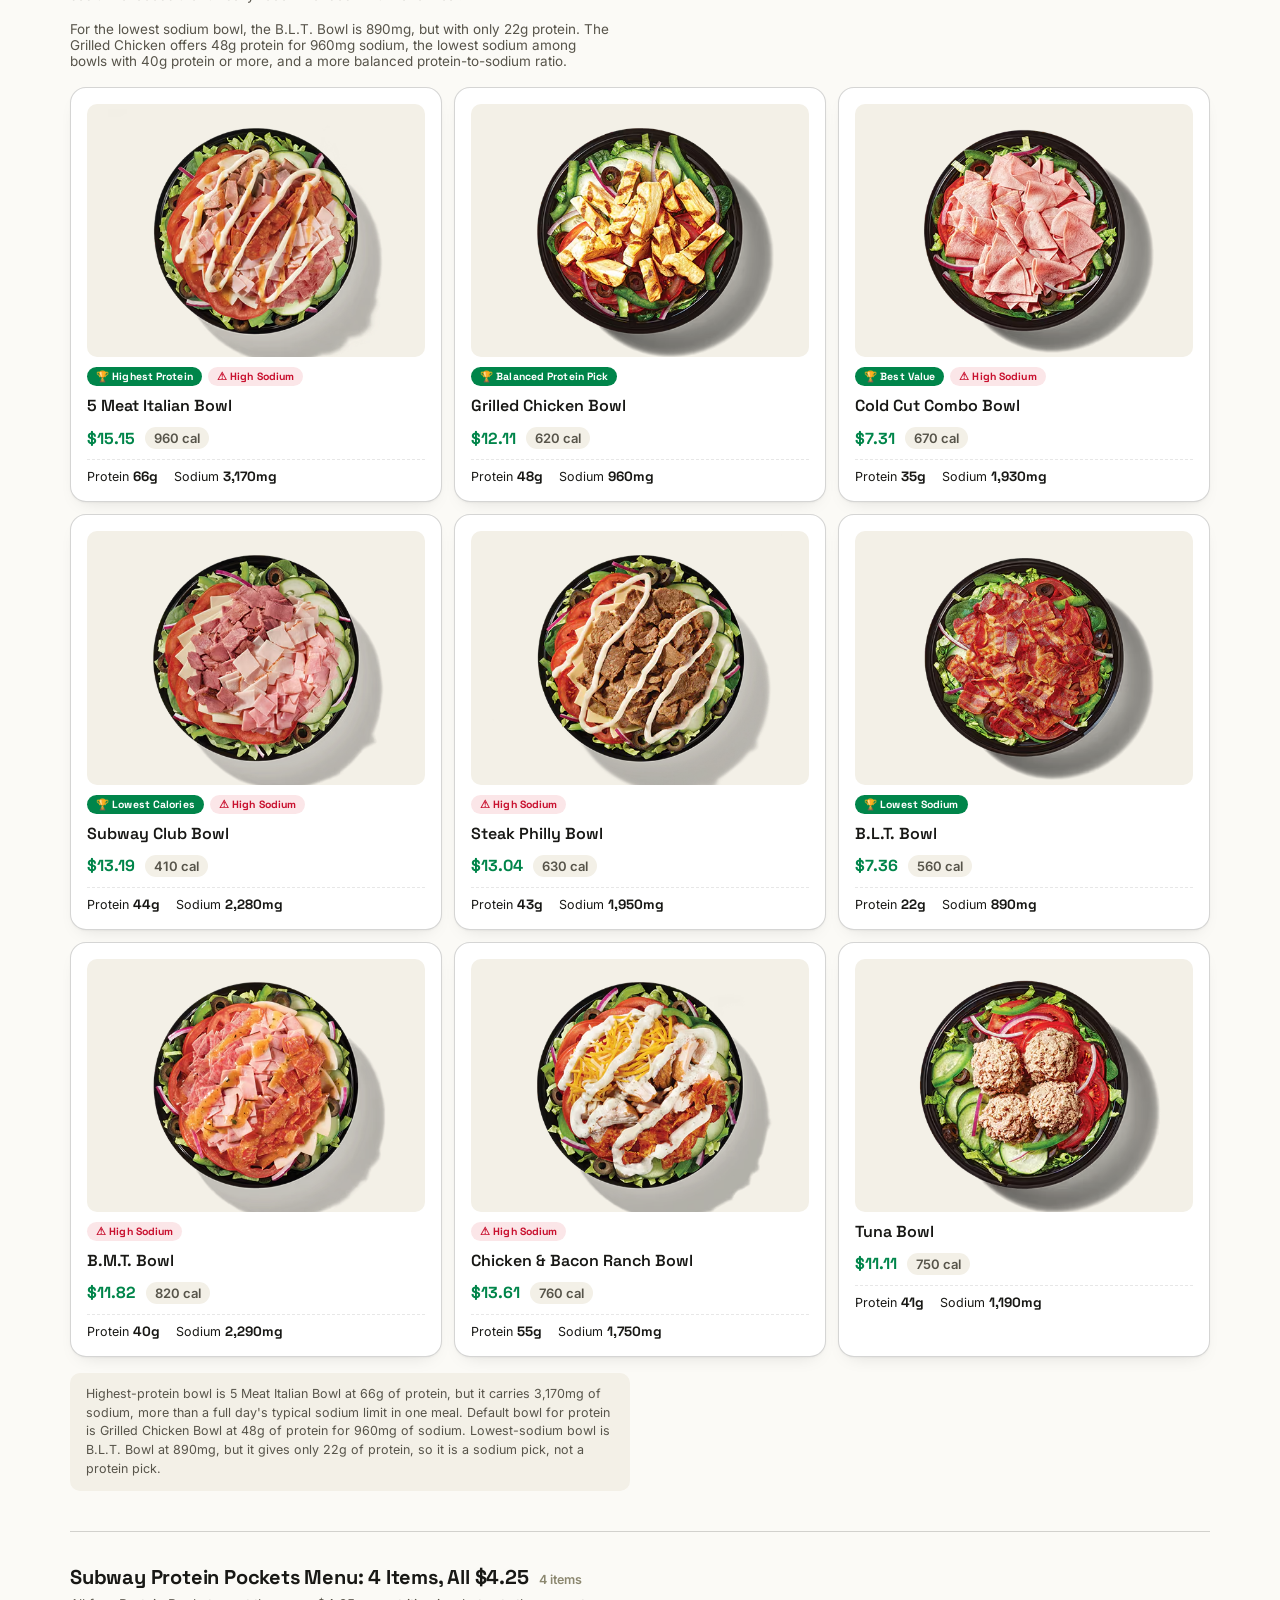
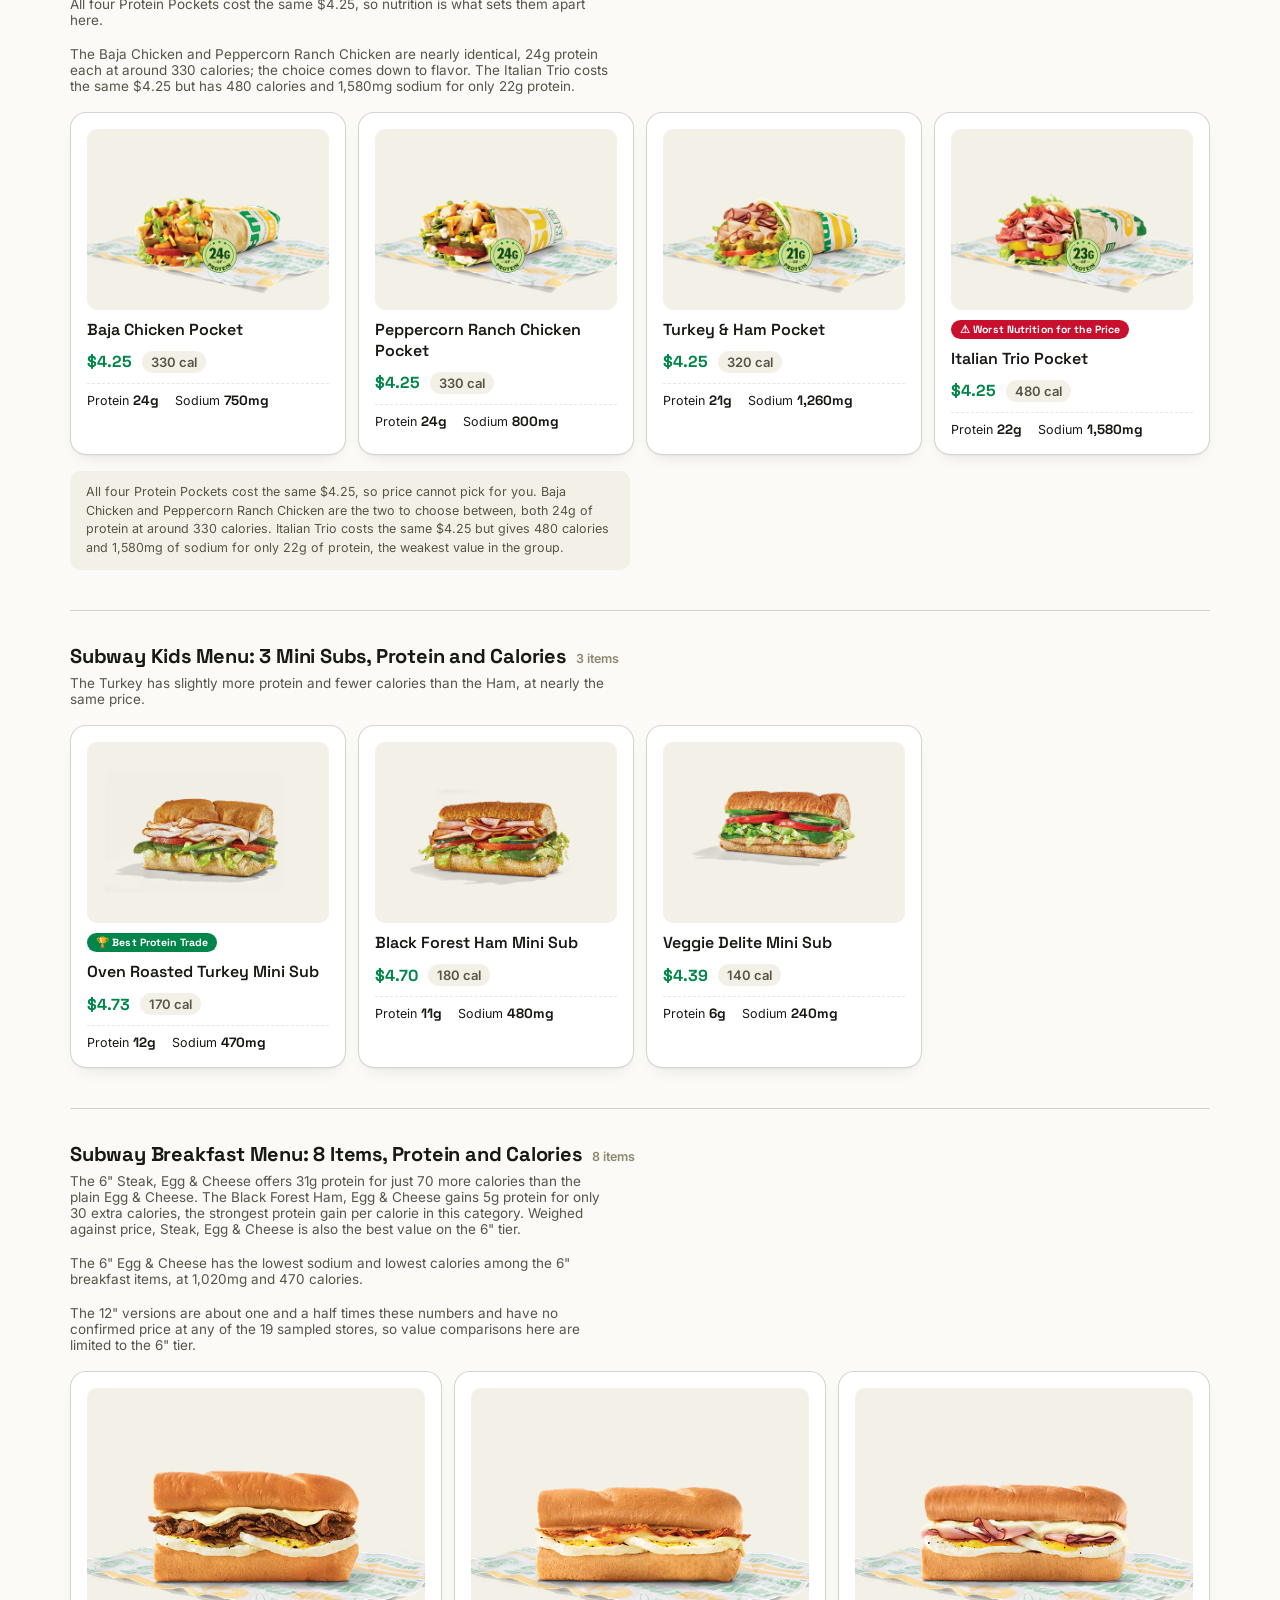
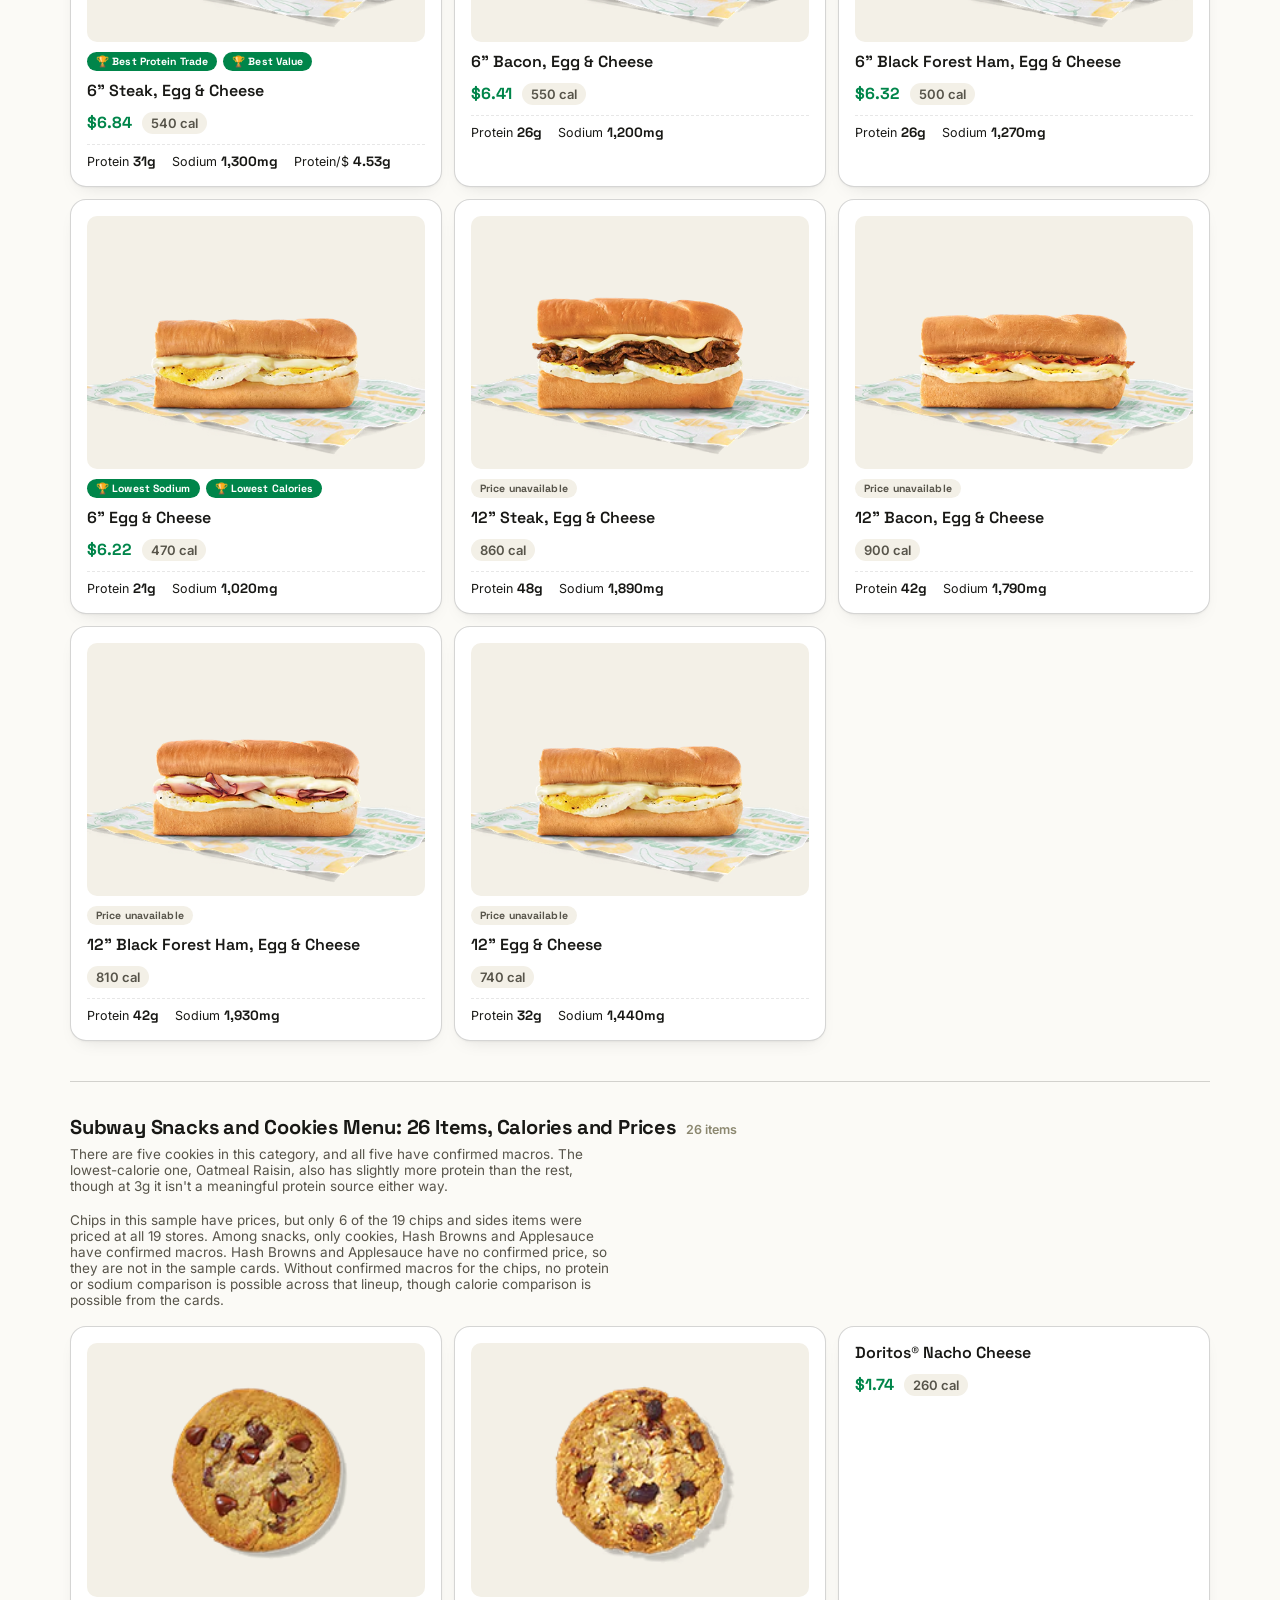
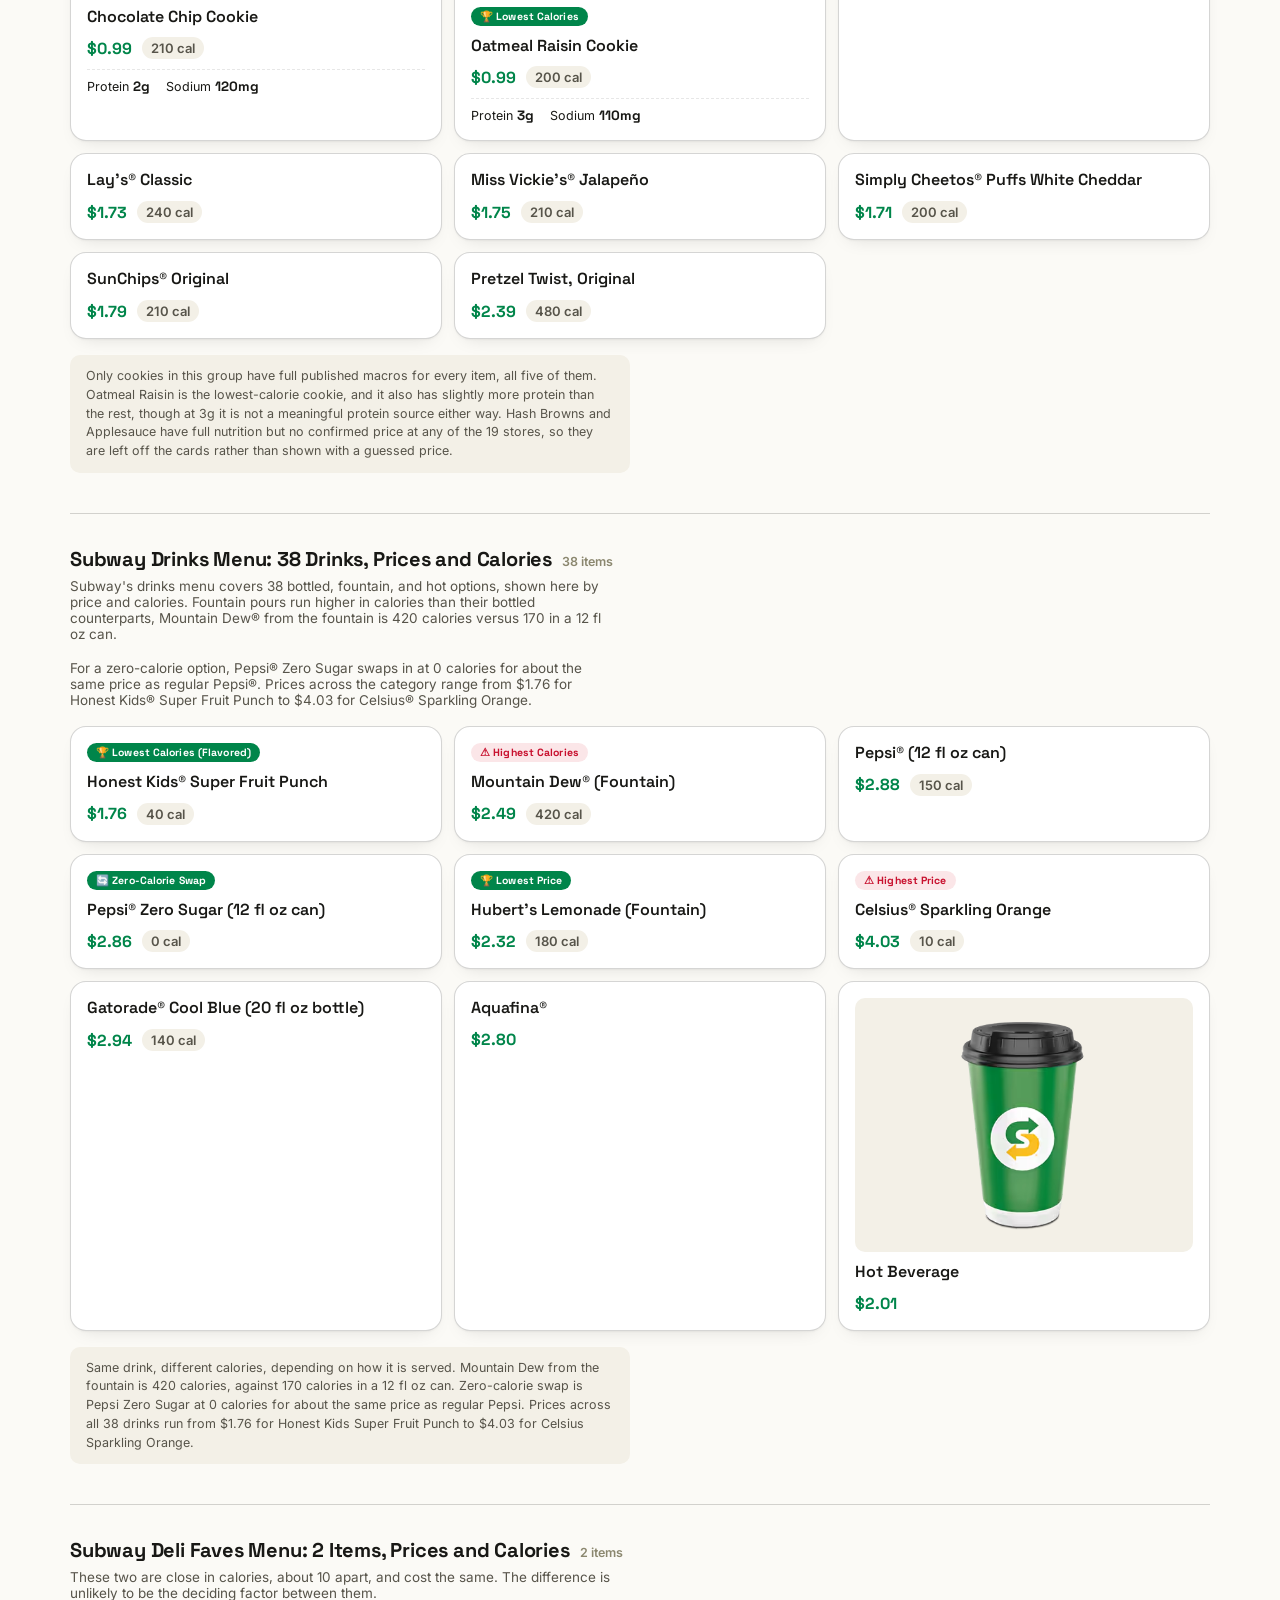
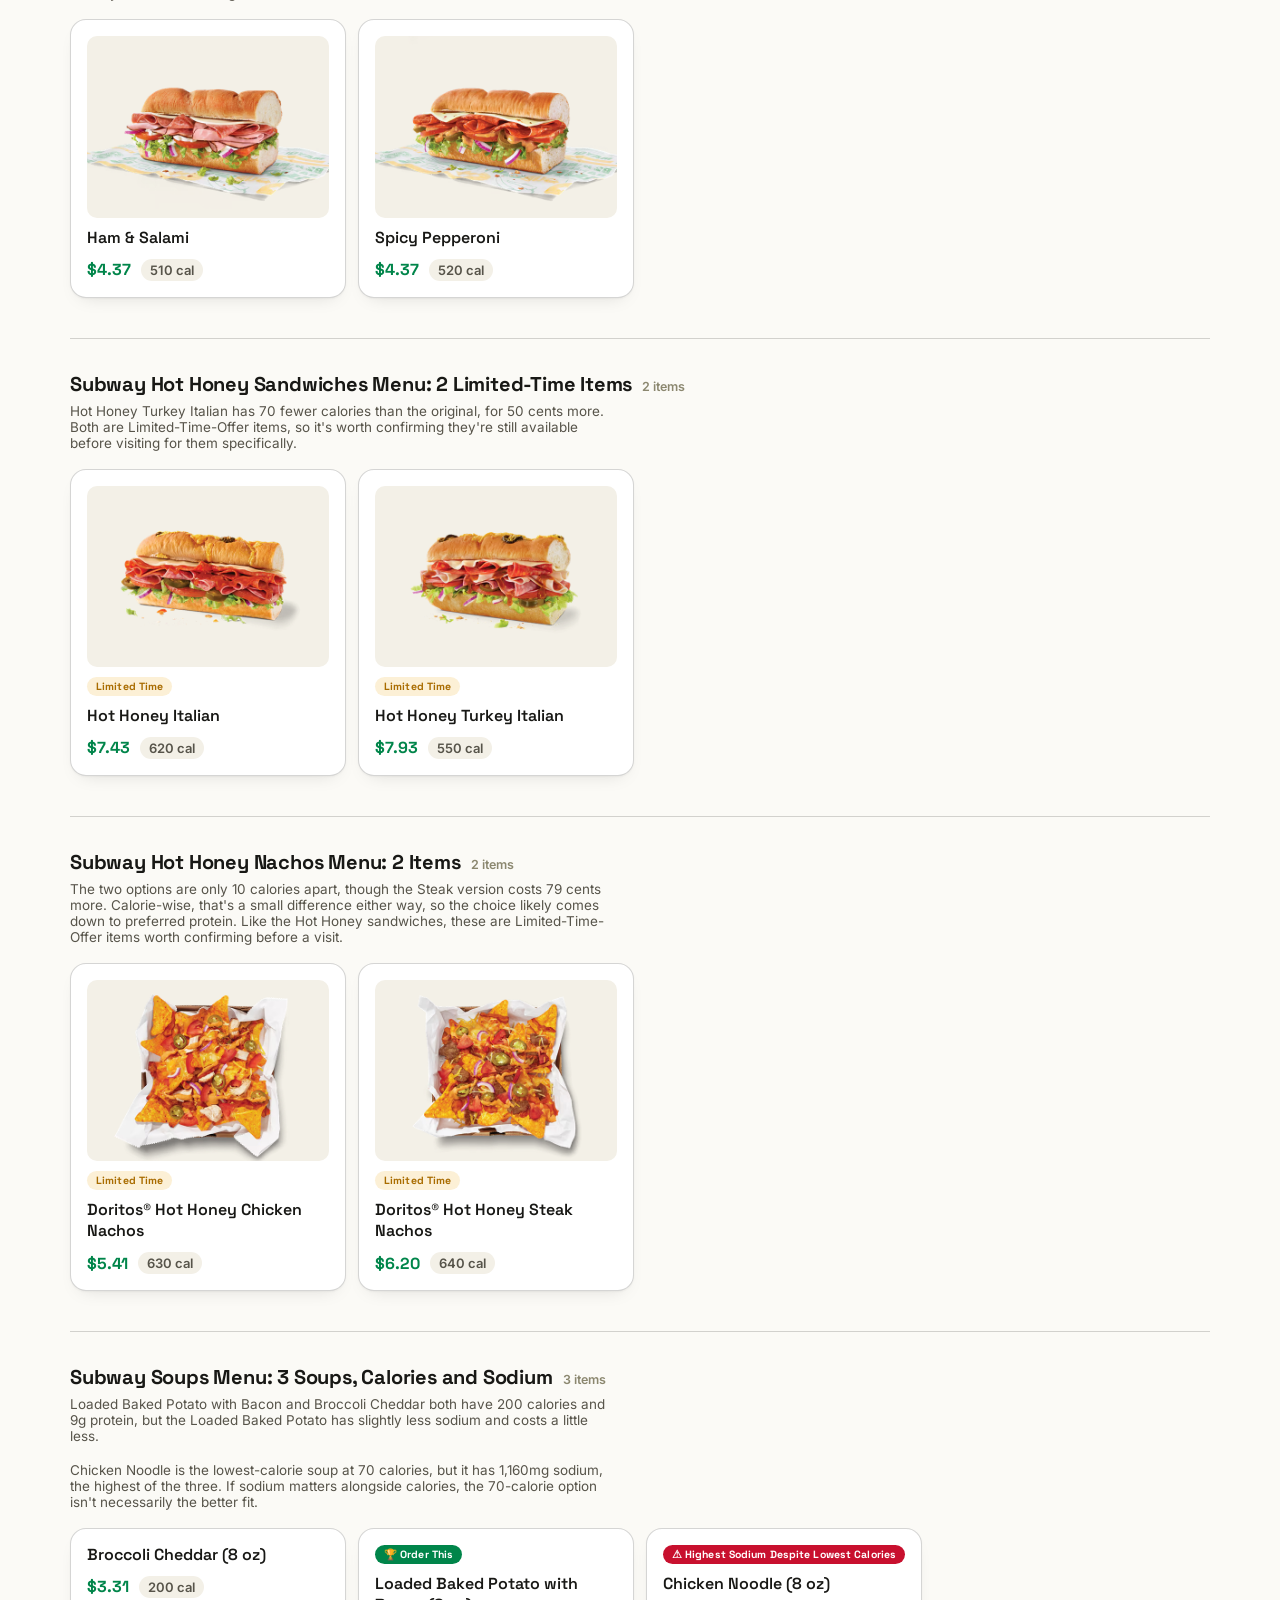
==== commit ed8c028c: "Fix homepage heading hierarchy, keyword rich H2s and H3 category titles, direct answer intros" ====
--- a/index.html
+++ b/index.html
@@ -48,7 +48,7 @@
     <div>
       <div class="hero-eyebrow"><span class="dot"></span>Sampled from 19 real Subway locations</div>
       <h1>Subway Menu With Prices and Nutrition: What Should You Order?</h1>
-      <p class="hero-sub">Sampled prices and published nutrition, sorted into a straight answer for whatever you're optimizing for today, protein, calories, sodium, or your wallet.</p>
+      <p class="hero-sub">Best overall pick is Grilled Chicken Bowl at 48g protein, 620 calories, 960mg sodium, from 19 real stores, 199 items with prices and published nutrition compared.</p>
 
       <div class="hero-checks">
         <span class="hero-check"><svg viewBox="0 0 24 24" fill="none" stroke="currentColor" stroke-width="2.5"><path d="M5 13l4 4L19 7"/></svg>172 items priced</span>
@@ -92,7 +92,7 @@
   <!-- ============ TOOL LAUNCH CARD ============ -->
   <div class="tool-card">
     <div class="tool-card-text">
-      <h3>Skip the reading. Just tell it what you want.</h3>
+      <p class="tool-card-title">Skip the reading. Just tell it what you want.</p>
       <p>Set a protein target, a budget, or a sodium limit, and the decision tool finds matching items across 199 listed items in one tap.</p>
     </div>
     <a href="tool/" class="btn btn-primary">Open the Tool →</a>
@@ -100,8 +100,8 @@
 
   <!-- ============ SMART PICKS BY GOAL ============ -->
   <div class="section-head">
-    <h2>Subway Picks by Goal: High Protein, Low Sodium, Low Calorie &amp; More</h2>
-    <p>Not sure what to order? Here's the resolved pick for five common goals, checked against the item that looks best on paper but isn't.</p>
+    <h2>What Should You Order at Subway? Best Picks by Protein, Calories, Sodium and Budget</h2>
+    <p>For high protein, pick Grilled Chicken Bowl at 48g protein for 960mg sodium. For lowest calories, pick Veggie Delite Salad at 150 calories. For best value, pick 6-inch Cold Cut Combo at $4.37 for 25g protein.</p>
   </div>
 
   <div class="goal-grid">
@@ -165,8 +165,8 @@
 
   <!-- ============ DEALS, HOURS AND TODAY SUB ============ -->
   <div class="section-head" style="margin-top:56px; scroll-margin-top:76px;">
-    <h2>Deals, Hours and Today Sub</h2>
-    <p>Before you order, check the deal that fits your cart, the sub that is $4.99 today, and whether your store is open.</p>
+    <h2>Subway Deals, Hours and Sub of the Day: What Saves You the Most Today?</h2>
+    <p>Biggest saving is Wednesday Sweet Onion Chicken Teriyaki at $4.99, $3.07 off its $8.06 regular price, with 29g of protein.</p>
   </div>
 
   <div class="tool-card">
@@ -195,14 +195,14 @@
 
   <!-- ============ ALL CATEGORIES ============ -->
   <div class="section-head" id="browse-by-category" style="margin-top:56px; scroll-margin-top:76px;">
-    <h2>Browse by Category</h2>
-    <p>A sample from every category, with real prices and full nutrition. See every item and every category-specific pick on each category's own page.</p>
+    <h2>Browse the Subway Menu by Category: Prices and Nutrition, by Goal</h2>
+    <p>Below is a sample from every category, 78 cards from the full 199-item menu, with real 19-store prices and published nutrition. Full category pages are being added one per week, starting with Sandwiches.</p>
   </div>
 
   <!-- ============ 1. SANDWICHES ============ -->
   <div class="cat-block">
     <div class="cat-head">
-      <div class="cat-title-row"><span class="cat-title">6" Subway Sandwiches: Protein &amp; Sodium Compared</span><span class="cat-count">33 items</span></div>
+      <div class="cat-title-row"><h3 class="cat-title">Subway Sandwiches Menu With Prices: 33 Items, Protein and Sodium Compared</h3><span class="cat-count">33 items</span></div>
       <a href="sandwiches/" class="cat-see-all">See full menu <svg viewBox="0 0 24 24" fill="none" stroke="currentColor" stroke-width="2.2"><path d="M9 6l6 6-6 6"/></svg></a>
     </div>
     <p class="cat-hook">The 5 Meat Italian has the most protein of any sandwich at 40g, but it's also the saltiest among priced sandwiches at 1,940mg sodium. The Grilled Chicken &amp; Fresh Avocado gets close, 35g protein, for less than half the sodium.</p>
@@ -224,7 +224,7 @@
   <!-- ============ 2. WRAPS ============ -->
   <div class="cat-block">
     <div class="cat-head">
-      <div class="cat-title-row"><span class="cat-title">Subway Wraps: High Protein vs High Sodium</span><span class="cat-count">26 items</span></div>
+      <div class="cat-title-row"><h3 class="cat-title">Subway Wraps Menu: 26 Wraps, Protein, Calories and Sodium</h3><span class="cat-count">26 items</span></div>
     </div>
     <p class="cat-hook">Wraps run 400 to 1,050 calories; only one option here comes in under 450.</p>
     <p class="cat-hook">The Chicken &amp; Bacon Ranch has the most protein of any wrap at 56g, but also carries high sodium at 1,850mg. The Grilled Chicken offers 48g protein for 1,240mg sodium, a lighter sodium load for close to the same protein.</p>
@@ -246,7 +246,7 @@
   <!-- ============ 3. SALADS ============ -->
   <div class="cat-block">
     <div class="cat-head">
-      <div class="cat-title-row"><span class="cat-title">Subway Salads: Protein &amp; Sodium Compared</span><span class="cat-count">26 items</span></div>
+      <div class="cat-title-row"><h3 class="cat-title">Subway Salads Menu: 26 Salads, Lowest Calories and Sodium</h3><span class="cat-count">26 items</span></div>
     </div>
     <p class="cat-hook">The 5 Meat Italian has the most protein among salads at 35g, but it's also the saltiest among priced salads at 1,690mg sodium. The Grilled Chicken offers 26g protein for just 590mg sodium, a lighter option protein-for-protein.</p>
     <p class="cat-hook">For the lowest calorie count, the Veggie Delite sits at 150 calories, the lowest among sandwiches, wraps, salads and bowls.</p>
@@ -267,7 +267,7 @@
   <!-- ============ 4. PROTEIN BOWLS ============ -->
   <div class="cat-block">
     <div class="cat-head">
-      <div class="cat-title-row"><span class="cat-title">Subway Protein Bowls: Protein &amp; Sodium Compared</span><span class="cat-count">25 items</span></div>
+      <div class="cat-title-row"><h3 class="cat-title">Subway Protein Bowls Menu: 25 Bowls, Highest Protein and Sodium</h3><span class="cat-count">25 items</span></div>
     </div>
     <p class="cat-hook">The 5 Meat Italian has the most protein of any bowl at 66g, but its 3,170mg of sodium exceeds the full daily recommended limit in one meal.</p>
     <p class="cat-hook">For the lowest sodium bowl, the B.L.T. Bowl is 890mg, but with only 22g protein. The Grilled Chicken offers 48g protein for 960mg sodium, the lowest sodium among bowls with 40g protein or more, and a more balanced protein-to-sodium ratio.</p>
@@ -288,7 +288,7 @@
   <!-- ============ 5. PROTEIN POCKETS ============ -->
   <div class="cat-block">
     <div class="cat-head">
-      <div class="cat-title-row"><span class="cat-title">Subway Protein Pockets: Protein &amp; Calories Compared</span><span class="cat-count">4 items</span></div>
+      <div class="cat-title-row"><h3 class="cat-title">Subway Protein Pockets Menu: 4 Items, All $4.25</h3><span class="cat-count">4 items</span></div>
     </div>
     <p class="cat-hook">All four Protein Pockets cost the same $4.25, so nutrition is what sets them apart here.</p>
     <p class="cat-hook">The Baja Chicken and Peppercorn Ranch Chicken are nearly identical, 24g protein each at around 330 calories; the choice comes down to flavor. The Italian Trio costs the same $4.25 but has 480 calories and 1,580mg sodium for only 22g protein.</p>
@@ -304,7 +304,7 @@
   <!-- ============ 6. KIDS' MINI SUB ============ -->
   <div class="cat-block">
     <div class="cat-head">
-      <div class="cat-title-row"><span class="cat-title">Subway Kids' Mini Sub: Protein &amp; Calories Compared</span><span class="cat-count">3 items</span></div>
+      <div class="cat-title-row"><h3 class="cat-title">Subway Kids Menu: 3 Mini Subs, Protein and Calories</h3><span class="cat-count">3 items</span></div>
     </div>
     <p class="cat-hook">The Turkey has slightly more protein and fewer calories than the Ham, at nearly the same price.</p>
     <div class="card-grid cols-4">
@@ -317,7 +317,7 @@
   <!-- ============ 7. BREAKFAST ============ -->
   <div class="cat-block">
     <div class="cat-head">
-      <div class="cat-title-row"><span class="cat-title">Subway Breakfast: Protein &amp; Calories Compared</span><span class="cat-count">8 items</span></div>
+      <div class="cat-title-row"><h3 class="cat-title">Subway Breakfast Menu: 8 Items, Protein and Calories</h3><span class="cat-count">8 items</span></div>
     </div>
     <p class="cat-hook">The 6" Steak, Egg &amp; Cheese offers 31g protein for just 70 more calories than the plain Egg &amp; Cheese. The Black Forest Ham, Egg &amp; Cheese gains 5g protein for only 30 extra calories, the strongest protein gain per calorie in this category. Weighed against price, Steak, Egg &amp; Cheese is also the best value on the 6" tier.</p>
     <p class="cat-hook">The 6" Egg &amp; Cheese has the lowest sodium and lowest calories among the 6" breakfast items, at 1,020mg and 470 calories.</p>
@@ -337,7 +337,7 @@
   <!-- ============ 8. SNACKS, SIDES & DESSERTS ============ -->
   <div class="cat-block">
     <div class="cat-head">
-      <div class="cat-title-row"><span class="cat-title">Subway Snacks, Sides &amp; Desserts: Calories &amp; Price Compared</span><span class="cat-count">26 items</span></div>
+      <div class="cat-title-row"><h3 class="cat-title">Subway Snacks and Cookies Menu: 26 Items, Calories and Prices</h3><span class="cat-count">26 items</span></div>
     </div>
     <p class="cat-hook">There are five cookies in this category, and all five have confirmed macros. The lowest-calorie one, Oatmeal Raisin, also has slightly more protein than the rest, though at 3g it isn't a meaningful protein source either way.</p>
     <p class="cat-hook">Chips in this sample have prices, but only 6 of the 19 chips and sides items were priced at all 19 stores. Among snacks, only cookies, Hash Browns and Applesauce have confirmed macros. Hash Browns and Applesauce have no confirmed price, so they are not in the sample cards. Without confirmed macros for the chips, no protein or sodium comparison is possible across that lineup, though calorie comparison is possible from the cards.</p>
@@ -357,7 +357,7 @@
   <!-- ============ 9. DRINKS ============ -->
   <div class="cat-block">
     <div class="cat-head">
-      <div class="cat-title-row"><span class="cat-title">Subway Drinks: Price &amp; Calories Compared</span><span class="cat-count">38 items</span></div>
+      <div class="cat-title-row"><h3 class="cat-title">Subway Drinks Menu: 38 Drinks, Prices and Calories</h3><span class="cat-count">38 items</span></div>
     </div>
     <p class="cat-hook">Subway's drinks menu covers 38 bottled, fountain, and hot options, shown here by price and calories. Fountain pours run higher in calories than their bottled counterparts, Mountain Dew® from the fountain is 420 calories versus 170 in a 12 fl oz can.</p>
     <p class="cat-hook">For a zero-calorie option, Pepsi® Zero Sugar swaps in at 0 calories for about the same price as regular Pepsi®. Prices across the category range from $1.76 for Honest Kids® Super Fruit Punch to $4.03 for Celsius® Sparkling Orange.</p>
@@ -378,7 +378,7 @@
   <!-- ============ 10. DELI FAVES ============ -->
   <div class="cat-block">
     <div class="cat-head">
-      <div class="cat-title-row"><span class="cat-title">Subway Deli Faves: Price &amp; Calories Compared</span><span class="cat-count">2 items</span></div>
+      <div class="cat-title-row"><h3 class="cat-title">Subway Deli Faves Menu: 2 Items, Prices and Calories</h3><span class="cat-count">2 items</span></div>
     </div>
     <p class="cat-hook">These two are close in calories, about 10 apart, and cost the same. The difference is unlikely to be the deciding factor between them.</p>
     <div class="card-grid cols-4">
@@ -390,7 +390,7 @@
   <!-- ============ 11. HOT HONEY SANDWICHES ============ -->
   <div class="cat-block">
     <div class="cat-head">
-      <div class="cat-title-row"><span class="cat-title">Subway Hot Honey Sandwiches: Price &amp; Calories Compared</span><span class="cat-count">2 items</span></div>
+      <div class="cat-title-row"><h3 class="cat-title">Subway Hot Honey Sandwiches Menu: 2 Limited-Time Items</h3><span class="cat-count">2 items</span></div>
     </div>
     <p class="cat-hook">Hot Honey Turkey Italian has 70 fewer calories than the original, for 50 cents more. Both are Limited-Time-Offer items, so it's worth confirming they're still available before visiting for them specifically.</p>
     <div class="card-grid cols-4">
@@ -402,7 +402,7 @@
   <!-- ============ 12. HOT HONEY DORITOS NACHOS ============ -->
   <div class="cat-block">
     <div class="cat-head">
-      <div class="cat-title-row"><span class="cat-title">Subway Hot Honey Doritos Nachos: Price &amp; Calories Compared</span><span class="cat-count">2 items</span></div>
+      <div class="cat-title-row"><h3 class="cat-title">Subway Hot Honey Nachos Menu: 2 Items</h3><span class="cat-count">2 items</span></div>
     </div>
     <p class="cat-hook">The two options are only 10 calories apart, though the Steak version costs 79 cents more. Calorie-wise, that's a small difference either way, so the choice likely comes down to preferred protein. Like the Hot Honey sandwiches, these are Limited-Time-Offer items worth confirming before a visit.</p>
     <div class="card-grid cols-4">
@@ -414,7 +414,7 @@
   <!-- ============ 13. SOUPS ============ -->
   <div class="cat-block">
     <div class="cat-head">
-      <div class="cat-title-row"><span class="cat-title">Subway Soups: Calories &amp; Sodium Compared</span><span class="cat-count">3 items</span></div>
+      <div class="cat-title-row"><h3 class="cat-title">Subway Soups Menu: 3 Soups, Calories and Sodium</h3><span class="cat-count">3 items</span></div>
     </div>
     <p class="cat-hook">Loaded Baked Potato with Bacon and Broccoli Cheddar both have 200 calories and 9g protein, but the Loaded Baked Potato has slightly less sodium and costs a little less.</p>
     <p class="cat-hook">Chicken Noodle is the lowest-calorie soup at 70 calories, but it has 1,160mg sodium, the highest of the three. If sodium matters alongside calories, the 70-calorie option isn't necessarily the better fit.</p>
@@ -428,7 +428,7 @@
   <!-- ============ 14. PERSONAL PIZZA ============ -->
   <div class="cat-block">
     <div class="cat-head">
-      <div class="cat-title-row"><span class="cat-title">Subway Personal Pizza: Price &amp; Calories</span><span class="cat-count">1 item</span></div>
+      <div class="cat-title-row"><h3 class="cat-title">Subway Personal Pizza Menu: 1 Item, Price and Calories</h3><span class="cat-count">1 item</span></div>
     </div>
     <p class="cat-hook">There's only one Personal Pizza on the menu, so no comparison needed here. Full nutrition beyond calories isn't published for this item yet, so this card shows what's actually available.</p>
     <div class="card-grid cols-4">
--- a/css/style.css
+++ b/css/style.css
@@ -141,6 +141,8 @@
 @media(min-width:640px){.tool-card{flex-direction:row; align-items:center; justify-content:space-between; padding:30px 34px;}}
 .tool-card::after{content:''; position:absolute; right:-40px; top:-40px; width:180px; height:180px; border-radius:50%; background:rgba(255,255,255,0.06); pointer-events:none;}
 .tool-card-text h3{font-size:20px; margin-bottom:6px; position:relative;}
+.tool-card-title{font-size:20px; font-weight:700; margin:0 0 6px; position:relative;}
+h3.cat-title{font-size:20px; margin:0;}
 .tool-card-text p{font-size:14px; line-height:1.5; opacity:0.88; max-width:42ch; margin:0; position:relative;}
 .tool-card .btn-primary{background:#fff; color:var(--green-dim); border-color:#fff; flex-shrink:0; position:relative; z-index:1;}
 .tool-card .btn-primary:hover{background:var(--paper-2);}
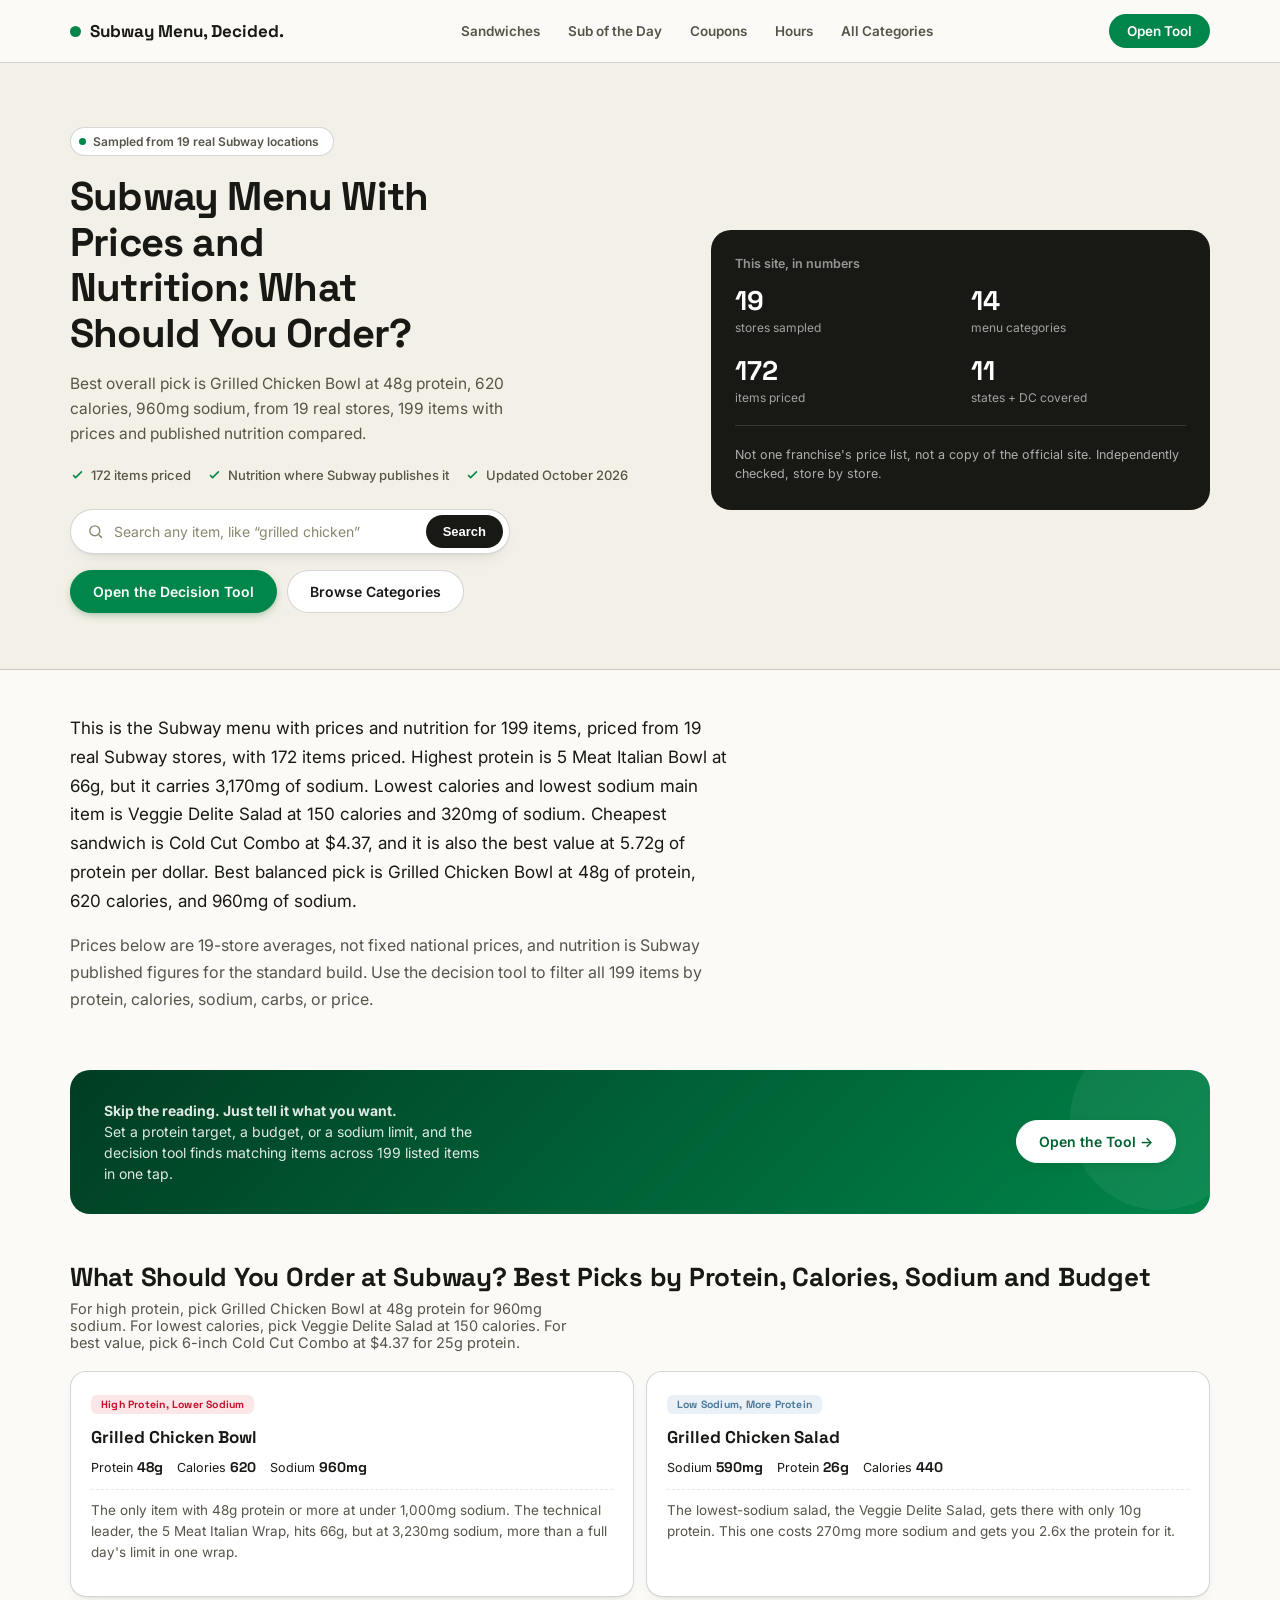
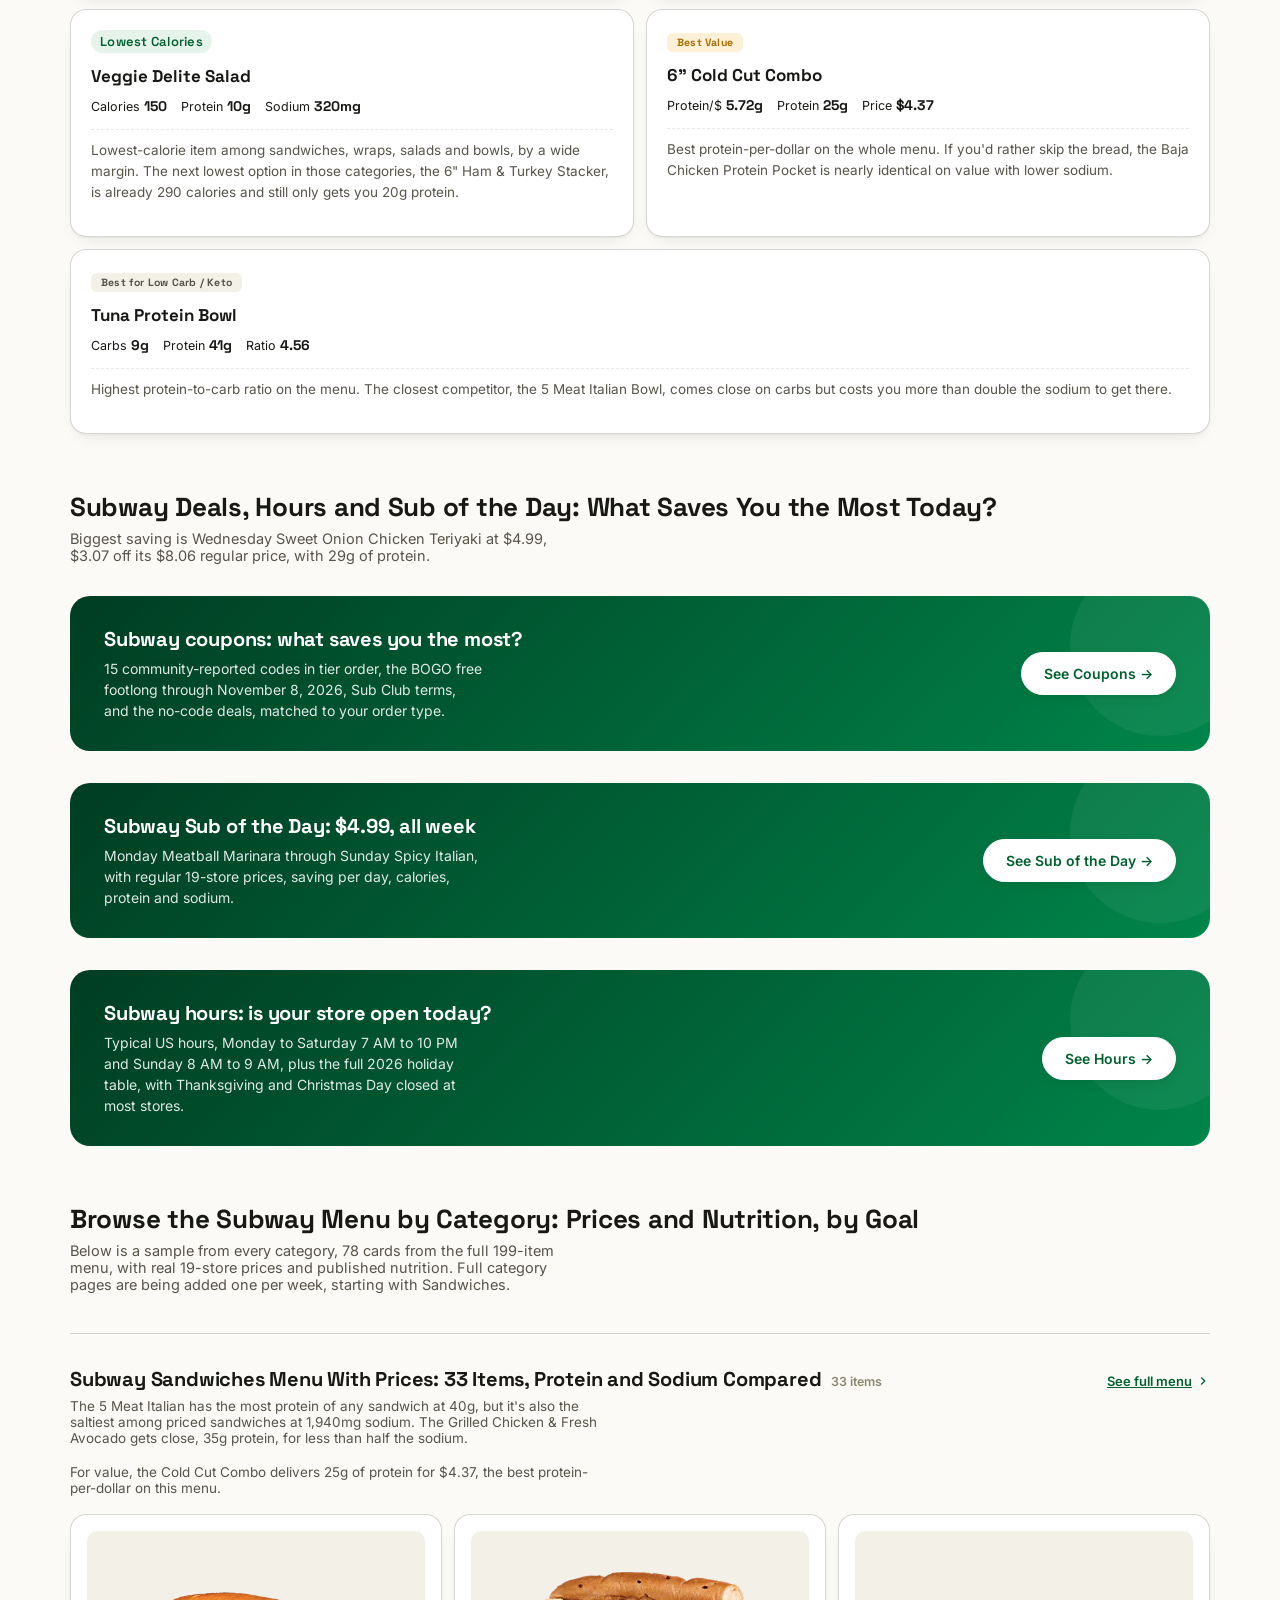
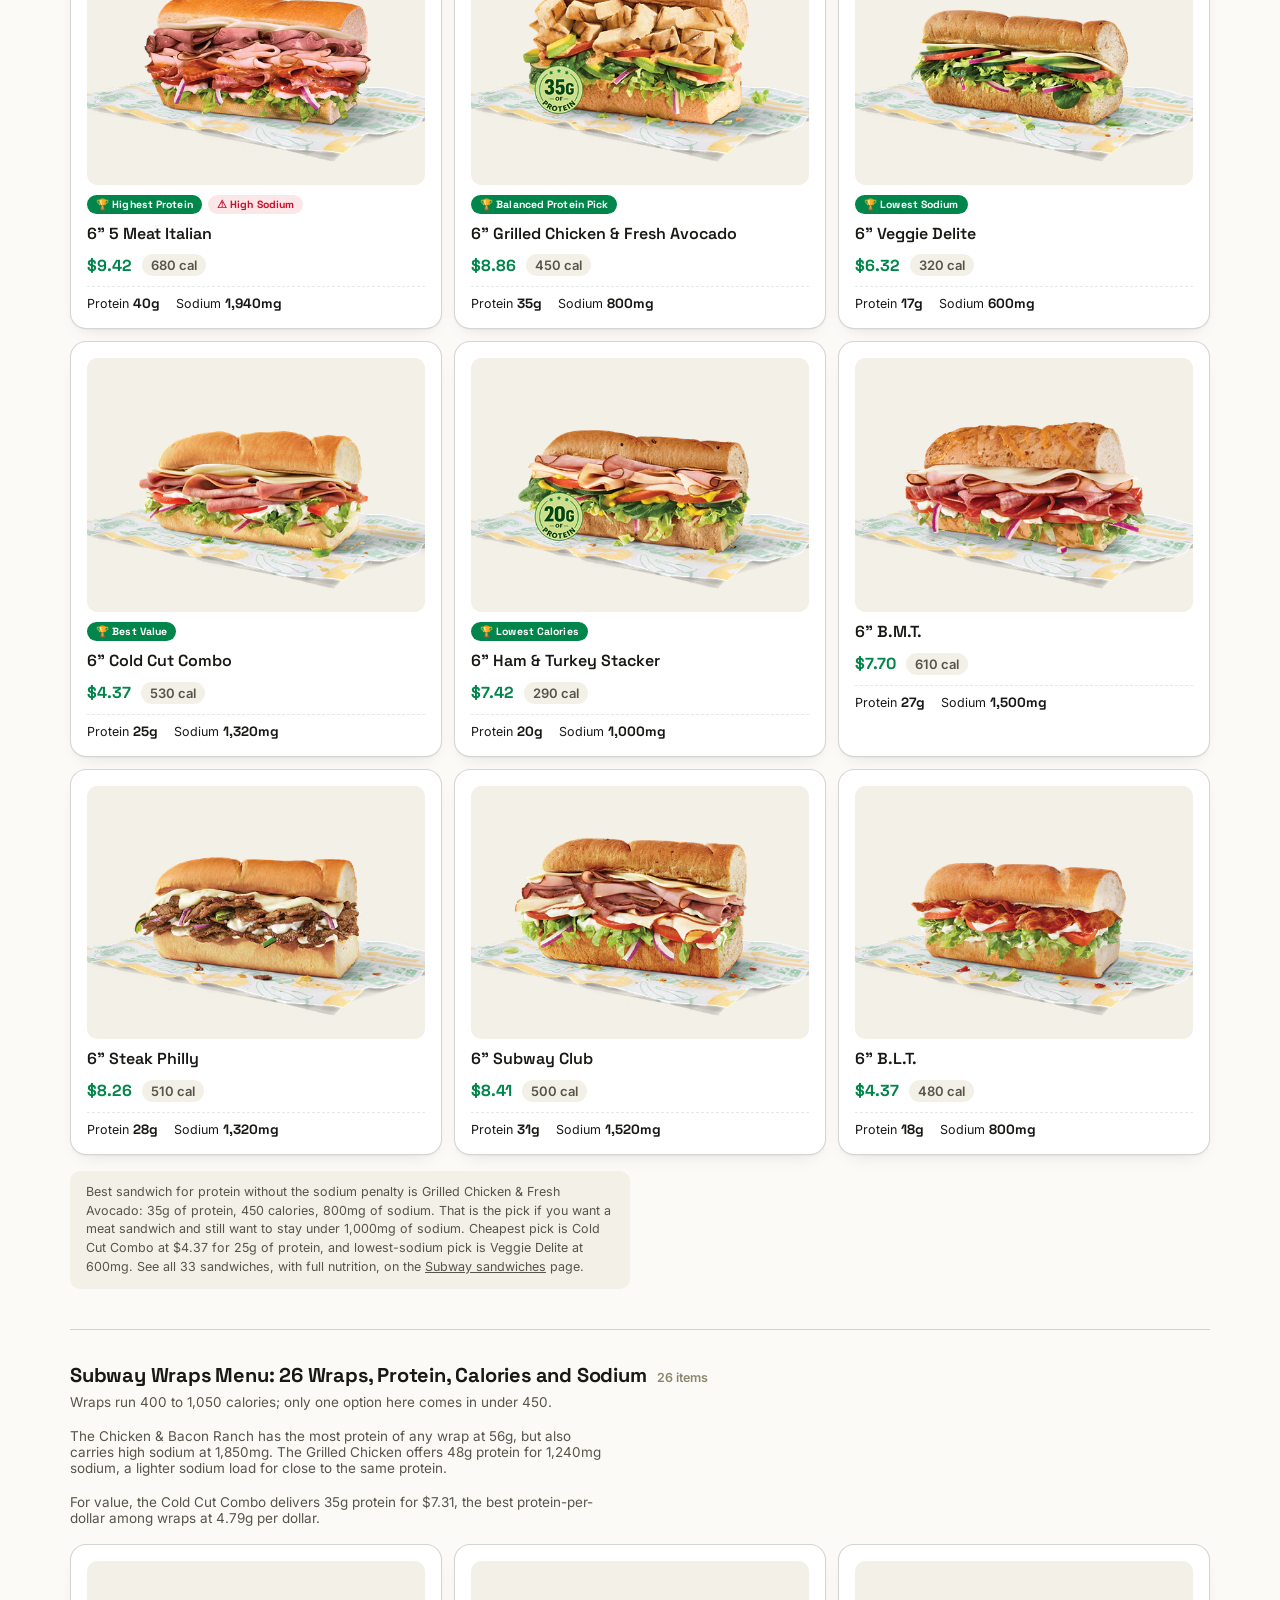
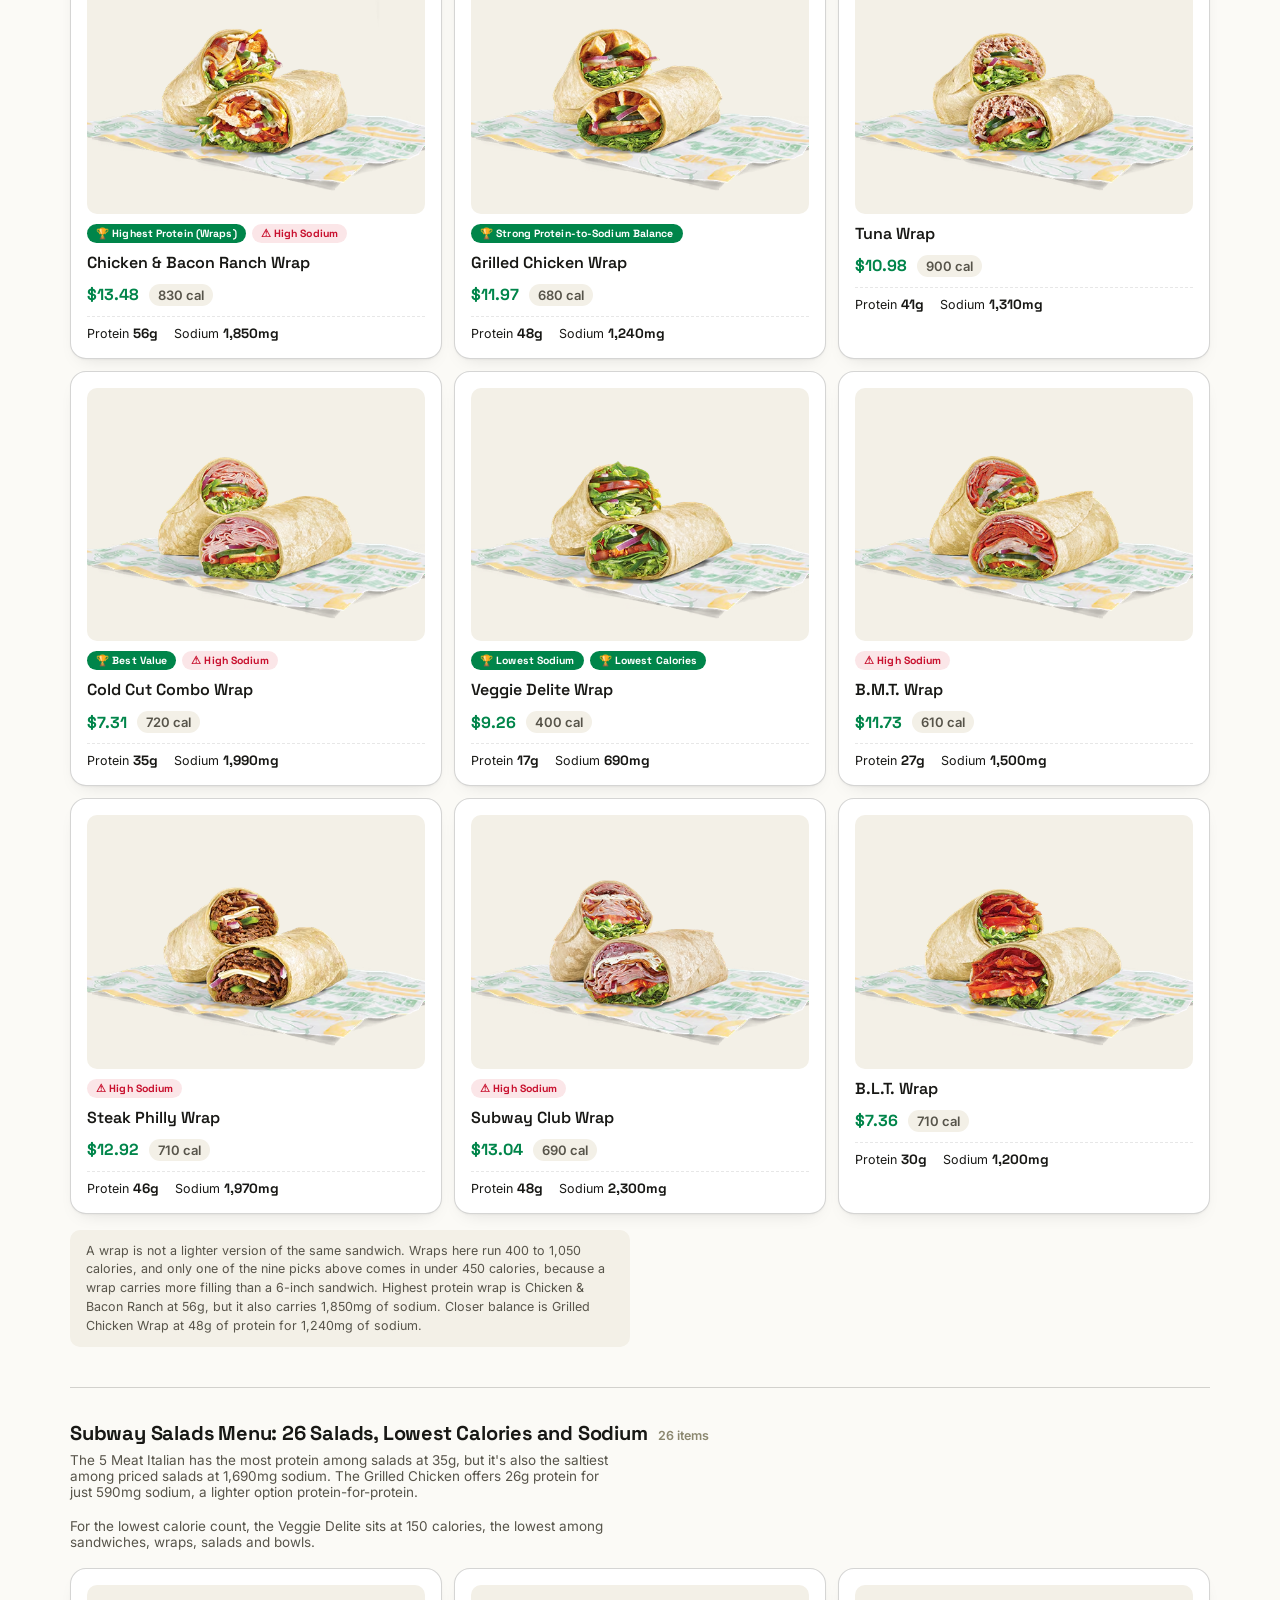
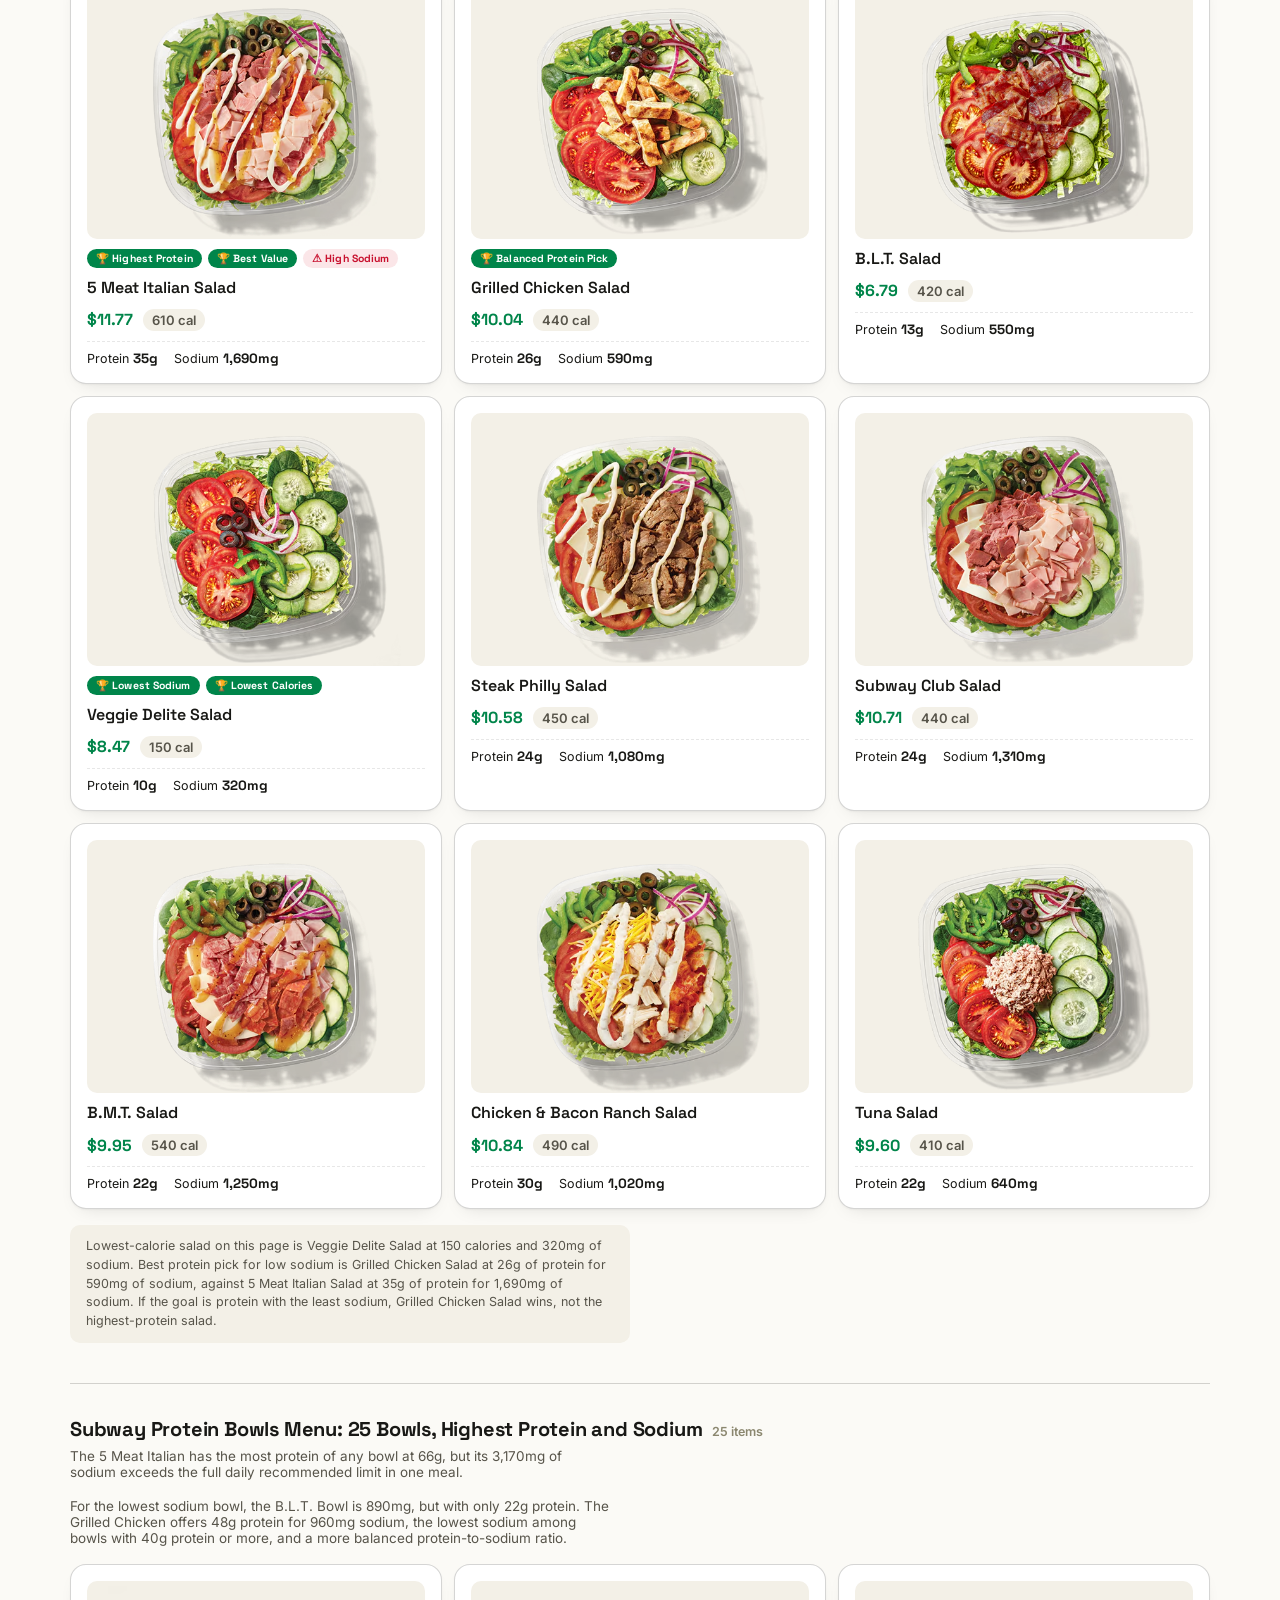
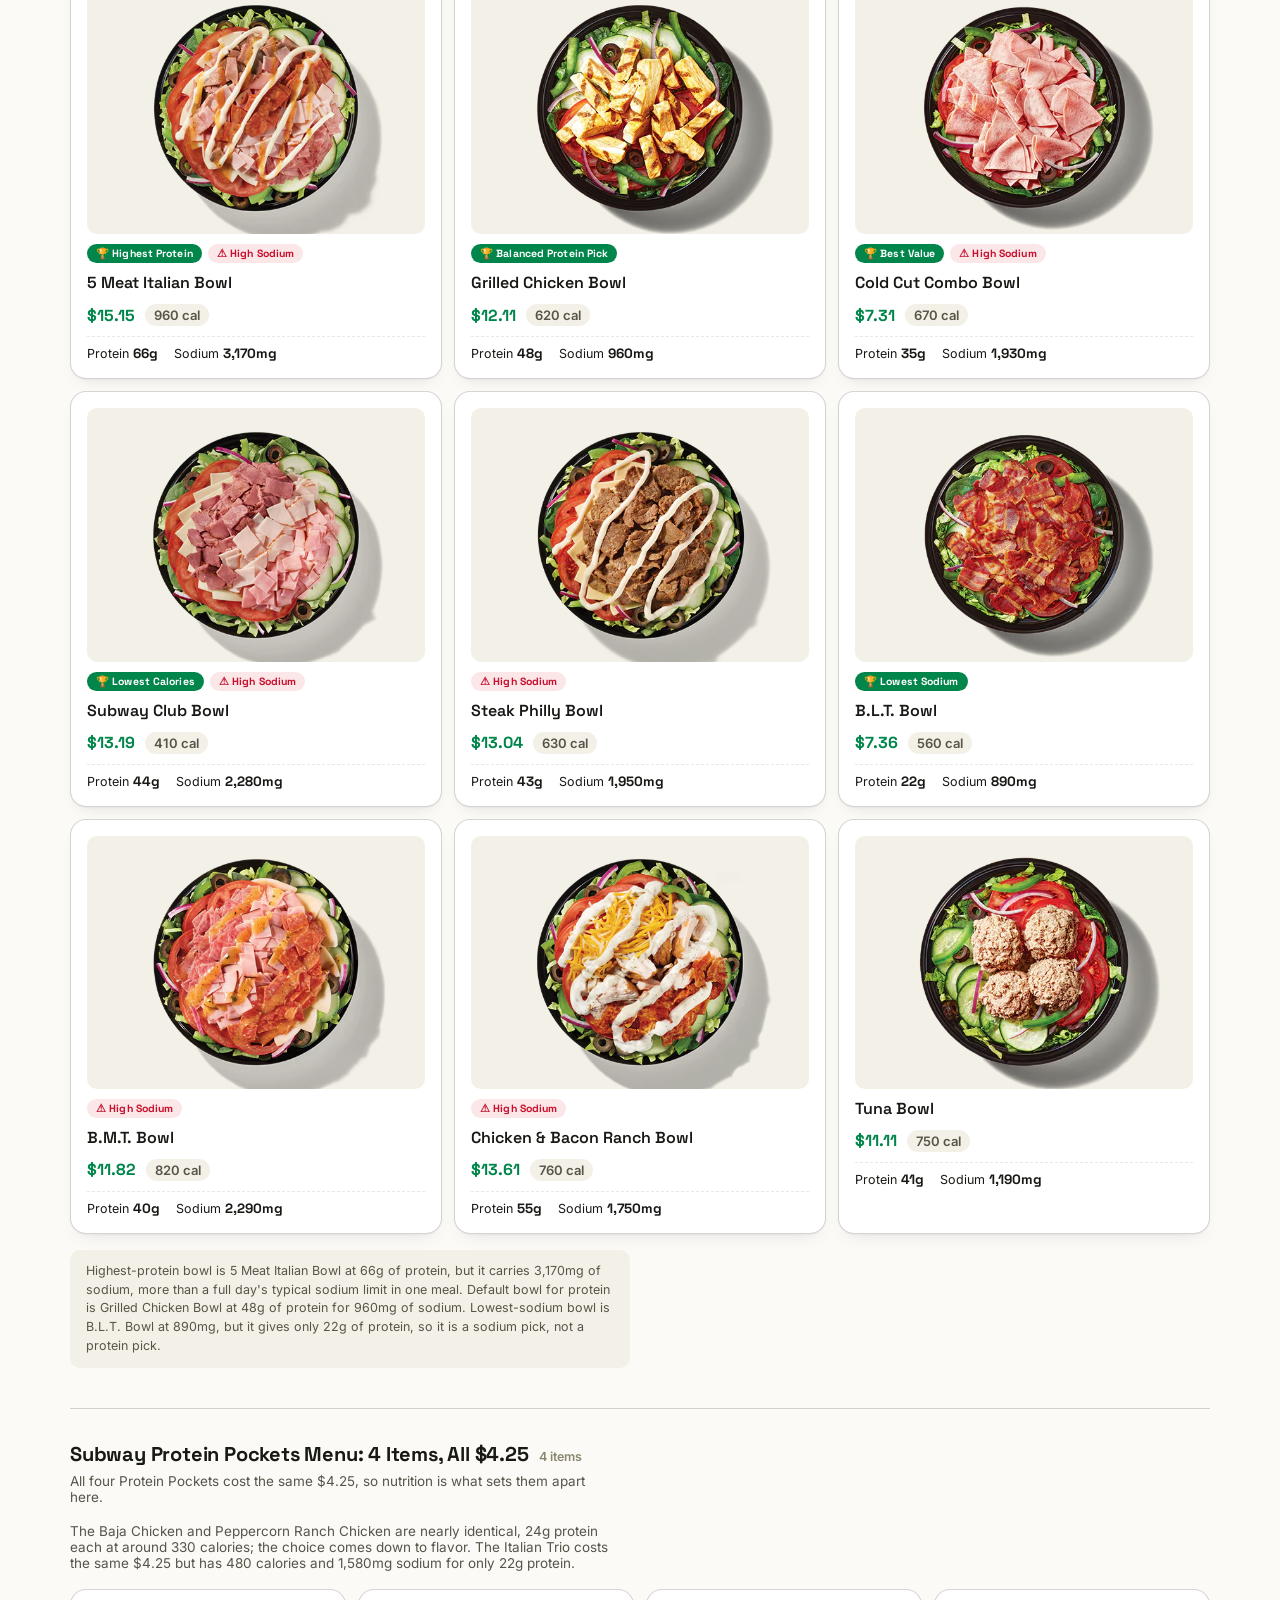
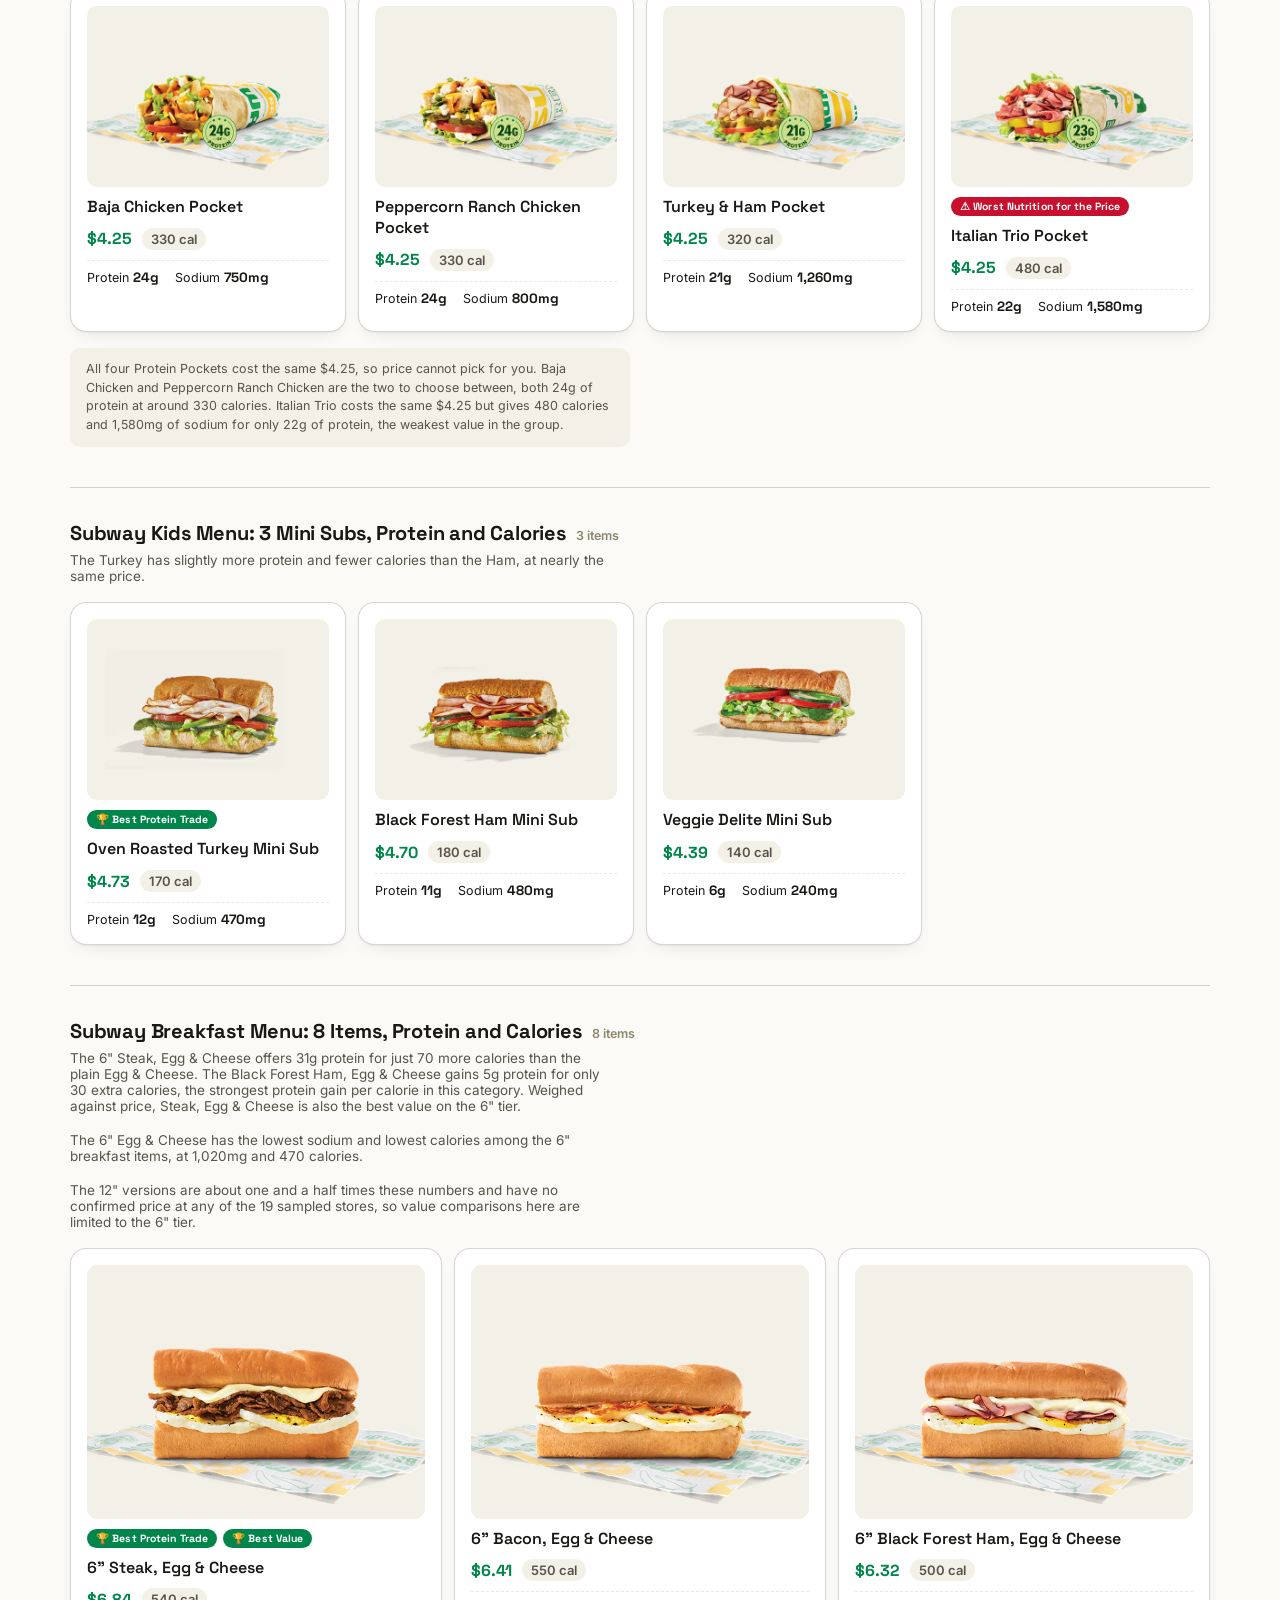
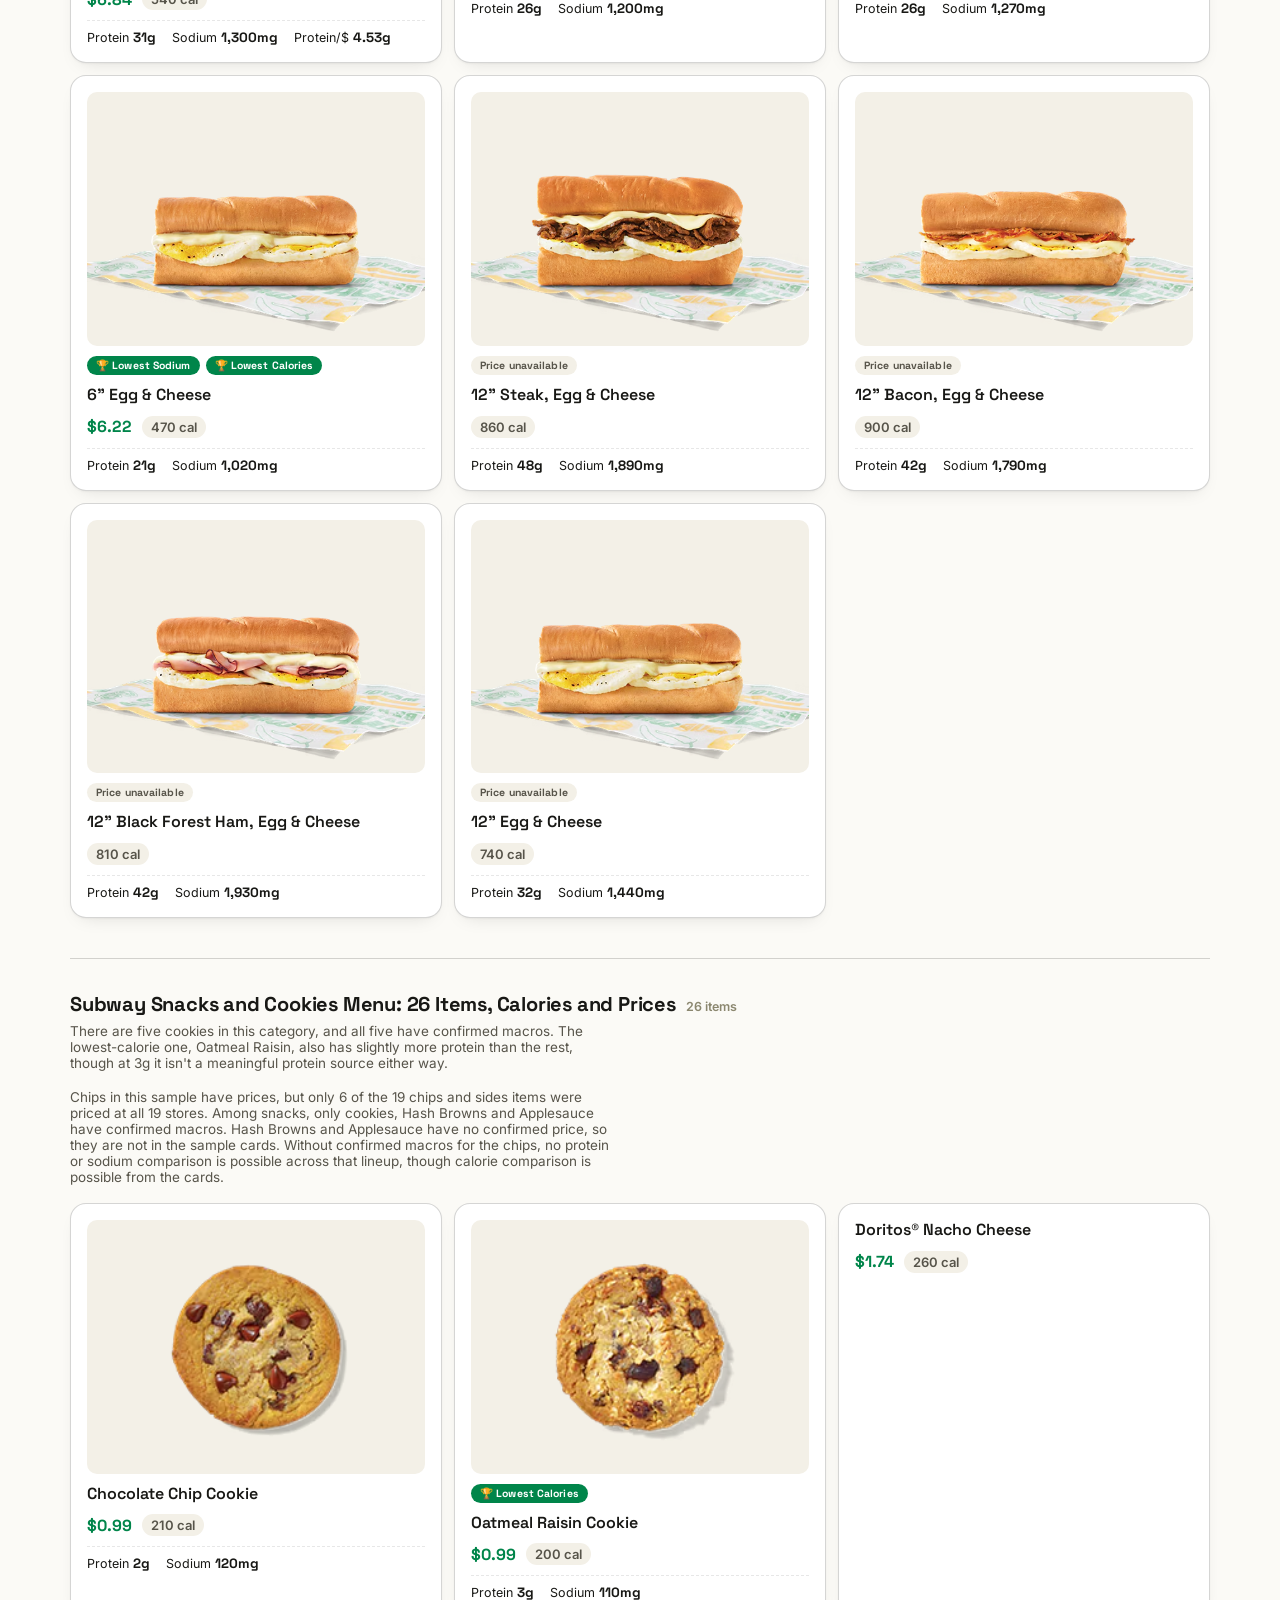
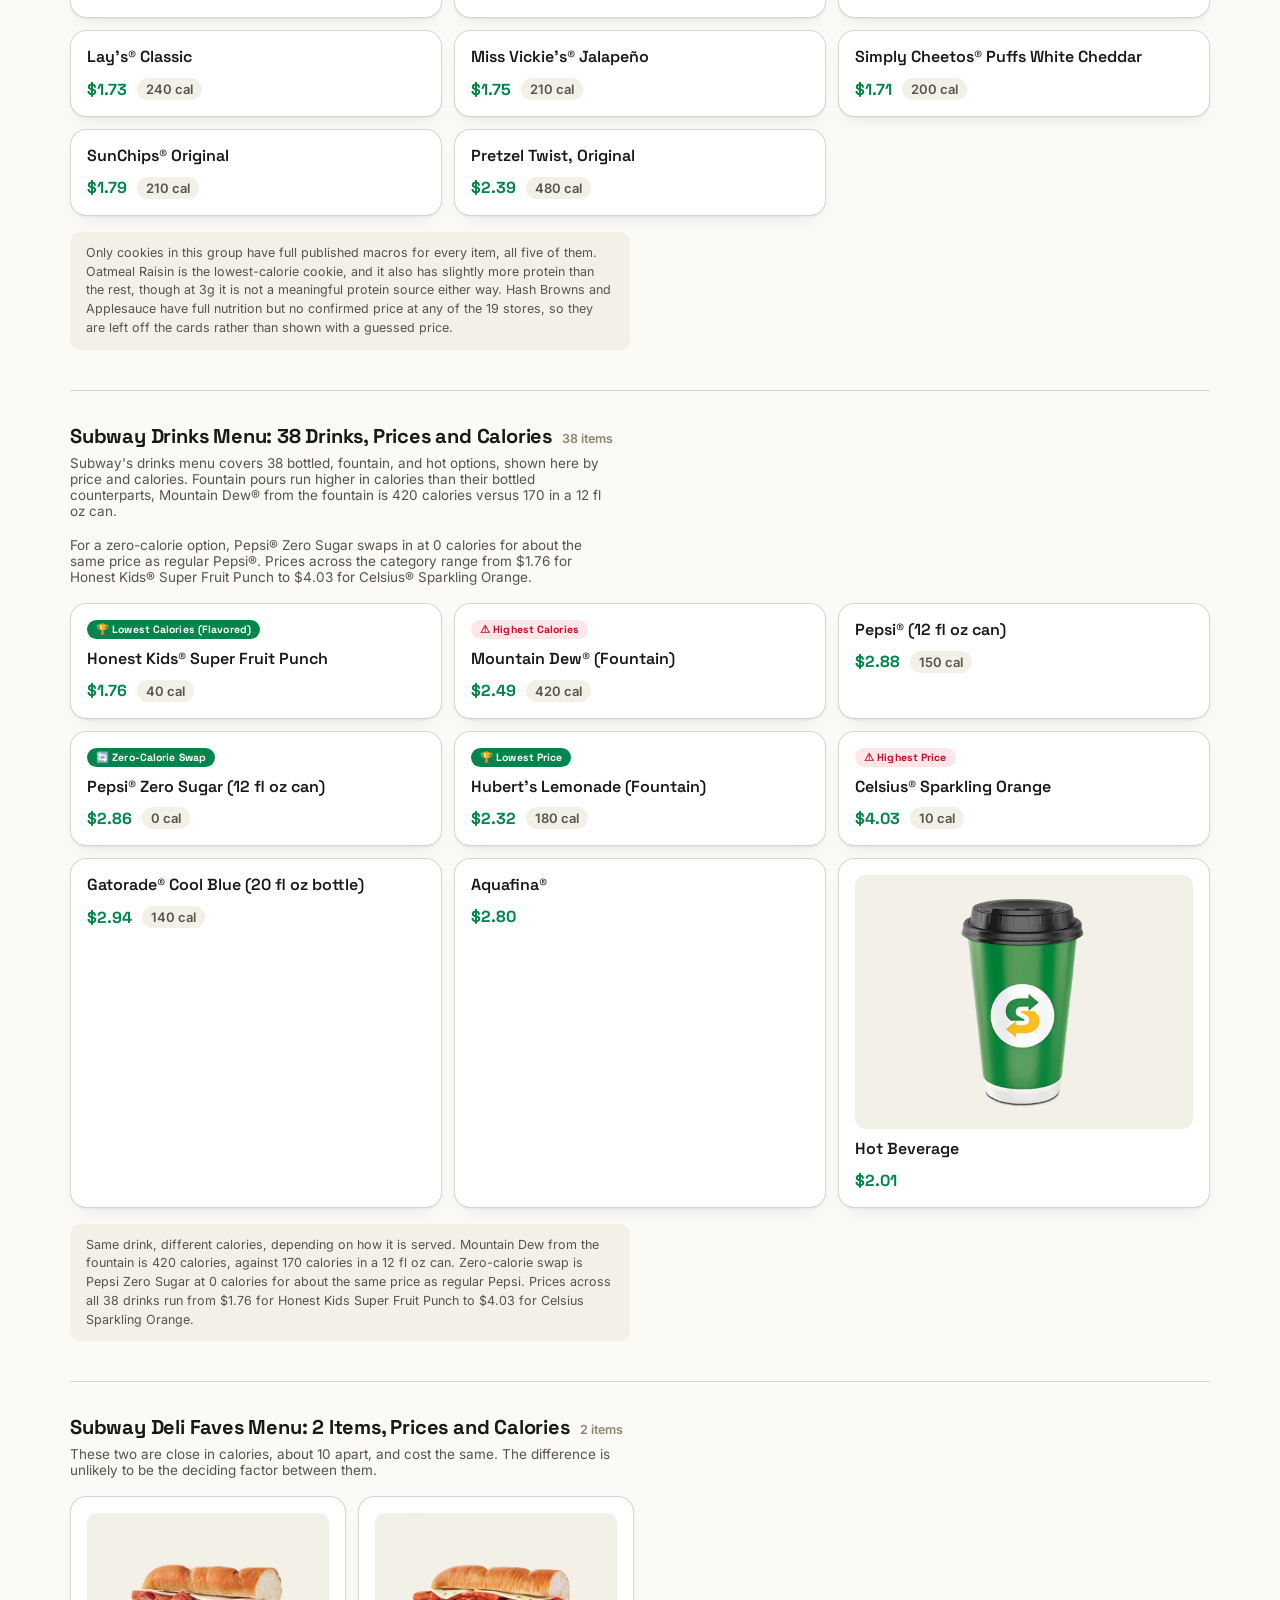
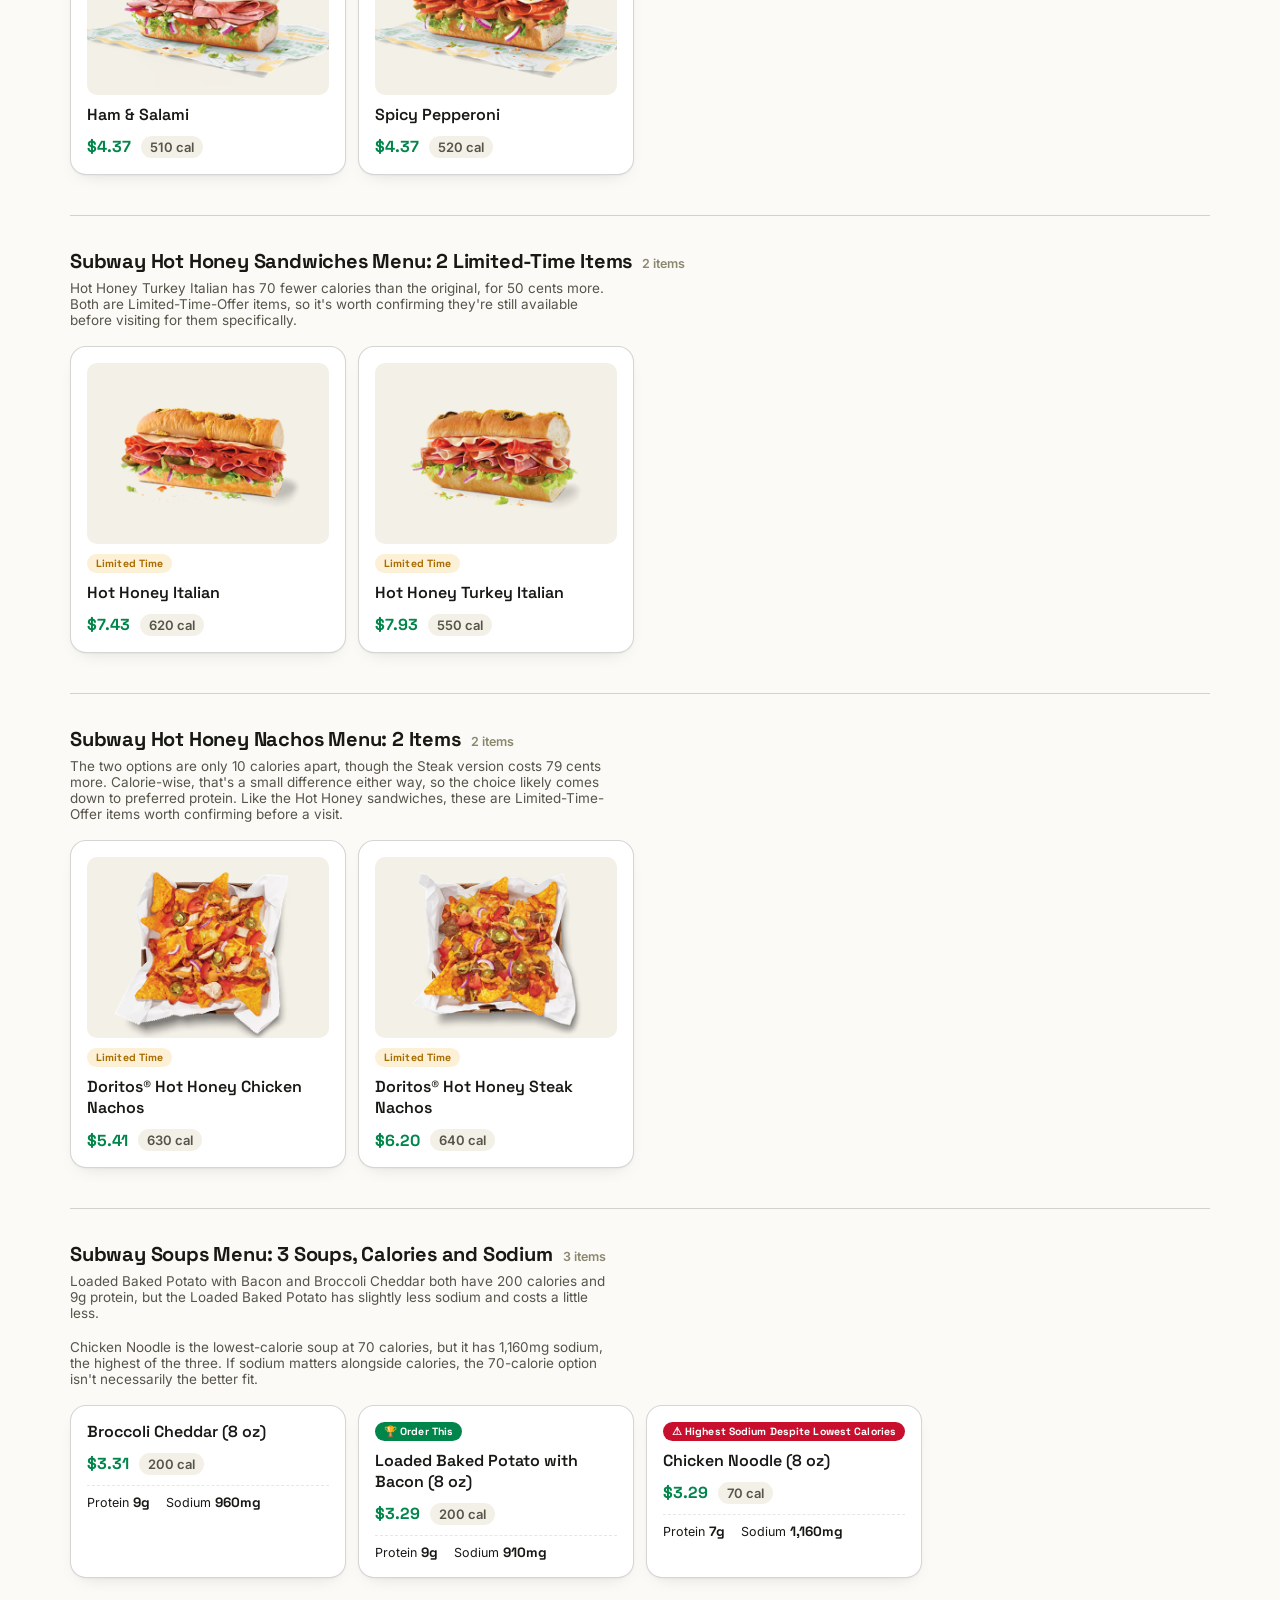
==== commit dbbcdf65: "Replace homepage intro with summary answer intro with real numbers" ====
--- a/index.html
+++ b/index.html
@@ -84,9 +84,10 @@
 
   <!-- ============ INTRO ============ -->
   <section class="intro">
-    <p>Subway's menu runs over 100 sandwiches, wraps, salads, and bowls, and prices shift depending on which store you're actually looking at. This page shows a sample from the full menu, with average sampled prices from real Subway locations, plus a straight answer to the five things people usually want to know before ordering: which item has the most protein, the fewest calories, the least sodium, the lowest carbs, and the best value for your money.</p>
-    <p>Prices here are average sampled prices from 19 real Subway locations, and nutrition figures come from Subway's published information, separate from the price sample. Where a price varies by location, that's said directly, so treat a sampled price as a close estimate, not what your store will charge exactly.</p>
-    <p>How to read the numbers: 199 items are listed across 14 sections, 172 have a confirmed average price, and 104 of those were priced at all 19 sampled stores. 27 items have no confirmed price, and 58 priced items have no published protein, sodium or carb figures, so those gaps are shown, not guessed.</p>
+    <p>This is the Subway menu with prices and nutrition for 199 items, priced from 19 real Subway stores, with 172 items priced. Highest protein is 5 Meat Italian Bowl at 66g, but it carries 3,170mg of sodium. Lowest calories and lowest sodium main item is Veggie Delite Salad at 150 calories and 320mg of sodium. Cheapest sandwich is Cold Cut Combo at $4.37, and it is also the best value at 5.72g of protein per dollar. Best balanced pick is Grilled Chicken Bowl at 48g of protein, 620 calories, and 960mg of sodium.</p>
+    <p>Prices below are 19-store averages, not fixed national prices, and nutrition is Subway published figures for the standard build. Use the decision tool to filter all 199 items by protein, calories, sodium, carbs, or price.</p>
+    
+    
   </section>
 
   <!-- ============ TOOL LAUNCH CARD ============ -->
@@ -208,15 +209,15 @@
     <p class="cat-hook">The 5 Meat Italian has the most protein of any sandwich at 40g, but it's also the saltiest among priced sandwiches at 1,940mg sodium. The Grilled Chicken &amp; Fresh Avocado gets close, 35g protein, for less than half the sodium.</p>
     <p class="cat-hook">For value, the Cold Cut Combo delivers 25g of protein for $4.37, the best protein-per-dollar on this menu.</p>
     <div class="card-grid">
-      <div class="item-card"><img class="item-image" src="images/5-meat-italian-sandwich.avif" alt="6 5 Meat Italian" loading="lazy"><div class="badge-row"><span class="badge featured">🏆 Highest Protein</span><span class="badge watchout">⚠ High Sodium</span></div><div class="item-name">6" 5 Meat Italian</div><div class="price-row"><span class="price">$9.42</span><span class="calories">680 cal</span></div><div class="macro-row"><span class="macro">Protein <b>40g</b></span><span class="macro">Sodium <b>1,940mg</b></span></div></div>
-      <div class="item-card"><img class="item-image" src="images/grilled-chicken-avocado.avif" alt="6 Grilled Chicken & Fresh Avocado" loading="lazy"><div class="badge-row"><span class="badge featured">🏆 Balanced Protein Pick</span></div><div class="item-name">6" Grilled Chicken &amp; Fresh Avocado</div><div class="price-row"><span class="price">$8.86</span><span class="calories">450 cal</span></div><div class="macro-row"><span class="macro">Protein <b>35g</b></span><span class="macro">Sodium <b>800mg</b></span></div></div>
-      <div class="item-card"><img class="item-image" src="images/veggie-delite-sandwich.avif" alt="6 Veggie Delite" loading="lazy"><div class="badge-row"><span class="badge featured">🏆 Lowest Sodium</span></div><div class="item-name">6" Veggie Delite</div><div class="price-row"><span class="price">$6.32</span><span class="calories">320 cal</span></div><div class="macro-row"><span class="macro">Protein <b>17g</b></span><span class="macro">Sodium <b>600mg</b></span></div></div>
-      <div class="item-card"><img class="item-image" src="images/cold-cut-combo-sandwich.avif" alt="6 Cold Cut Combo" loading="lazy"><div class="badge-row"><span class="badge featured">🏆 Best Value</span></div><div class="item-name">6" Cold Cut Combo</div><div class="price-row"><span class="price">$4.37</span><span class="calories">530 cal</span></div><div class="macro-row"><span class="macro">Protein <b>25g</b></span><span class="macro">Sodium <b>1,320mg</b></span></div></div>
-      <div class="item-card"><img class="item-image" src="images/ham-turkey-stacker.avif" alt="6 Ham & Turkey Stacker" loading="lazy"><div class="badge-row"><span class="badge featured">🏆 Lowest Calories</span></div><div class="item-name">6" Ham &amp; Turkey Stacker</div><div class="price-row"><span class="price">$7.42</span><span class="calories">290 cal</span></div><div class="macro-row"><span class="macro">Protein <b>20g</b></span><span class="macro">Sodium <b>1,000mg</b></span></div></div>
-      <div class="item-card"><img class="item-image" src="images/bmt-sandwich.avif" alt="6 B.M.T." loading="lazy"><div class="item-name">6" B.M.T.</div><div class="price-row"><span class="price">$7.70</span><span class="calories">610 cal</span></div><div class="macro-row"><span class="macro">Protein <b>27g</b></span><span class="macro">Sodium <b>1,500mg</b></span></div></div>
-      <div class="item-card"><img class="item-image" src="images/steak-philly-sandwich.avif" alt="6 Steak Philly" loading="lazy"><div class="item-name">6" Steak Philly</div><div class="price-row"><span class="price">$8.26</span><span class="calories">510 cal</span></div><div class="macro-row"><span class="macro">Protein <b>28g</b></span><span class="macro">Sodium <b>1,320mg</b></span></div></div>
-      <div class="item-card"><img class="item-image" src="images/subway-club-sandwich.avif" alt="6 Subway Club" loading="lazy"><div class="item-name">6" Subway Club</div><div class="price-row"><span class="price">$8.41</span><span class="calories">500 cal</span></div><div class="macro-row"><span class="macro">Protein <b>31g</b></span><span class="macro">Sodium <b>1,520mg</b></span></div></div>
-      <div class="item-card"><img class="item-image" src="images/blt-sandwich.avif" alt="6 B.L.T." loading="lazy"><div class="item-name">6" B.L.T.</div><div class="price-row"><span class="price">$4.37</span><span class="calories">480 cal</span></div><div class="macro-row"><span class="macro">Protein <b>18g</b></span><span class="macro">Sodium <b>800mg</b></span></div></div>
+      <div class="item-card"><img class="item-image" src="images/5-meat-italian-sandwich.avif" alt="6-inch 5 Meat Italian sandwich at Subway, $9.42, 680 cal, 40g protein, 1,940mg sodium" loading="lazy"><div class="badge-row"><span class="badge featured">🏆 Highest Protein</span><span class="badge watchout">⚠ High Sodium</span></div><div class="item-name">6" 5 Meat Italian</div><div class="price-row"><span class="price">$9.42</span><span class="calories">680 cal</span></div><div class="macro-row"><span class="macro">Protein <b>40g</b></span><span class="macro">Sodium <b>1,940mg</b></span></div></div>
+      <div class="item-card"><img class="item-image" src="images/grilled-chicken-avocado.avif" alt="6-inch Grilled Chicken &amp; Fresh Avocado sandwich at Subway, $8.86, 450 cal, 35g protein, 800mg sodium" loading="lazy"><div class="badge-row"><span class="badge featured">🏆 Balanced Protein Pick</span></div><div class="item-name">6" Grilled Chicken &amp; Fresh Avocado</div><div class="price-row"><span class="price">$8.86</span><span class="calories">450 cal</span></div><div class="macro-row"><span class="macro">Protein <b>35g</b></span><span class="macro">Sodium <b>800mg</b></span></div></div>
+      <div class="item-card"><img class="item-image" src="images/veggie-delite-sandwich.avif" alt="6-inch Veggie Delite sandwich at Subway, $6.32, 320 cal, 17g protein, 600mg sodium" loading="lazy"><div class="badge-row"><span class="badge featured">🏆 Lowest Sodium</span></div><div class="item-name">6" Veggie Delite</div><div class="price-row"><span class="price">$6.32</span><span class="calories">320 cal</span></div><div class="macro-row"><span class="macro">Protein <b>17g</b></span><span class="macro">Sodium <b>600mg</b></span></div></div>
+      <div class="item-card"><img class="item-image" src="images/cold-cut-combo-sandwich.avif" alt="6-inch Cold Cut Combo sandwich at Subway, $4.37, 530 cal, 25g protein, 1,320mg sodium" loading="lazy"><div class="badge-row"><span class="badge featured">🏆 Best Value</span></div><div class="item-name">6" Cold Cut Combo</div><div class="price-row"><span class="price">$4.37</span><span class="calories">530 cal</span></div><div class="macro-row"><span class="macro">Protein <b>25g</b></span><span class="macro">Sodium <b>1,320mg</b></span></div></div>
+      <div class="item-card"><img class="item-image" src="images/ham-turkey-stacker.avif" alt="6-inch Ham &amp; Turkey Stacker sandwich at Subway, $7.42, 290 cal, 20g protein, 1,000mg sodium" loading="lazy"><div class="badge-row"><span class="badge featured">🏆 Lowest Calories</span></div><div class="item-name">6" Ham &amp; Turkey Stacker</div><div class="price-row"><span class="price">$7.42</span><span class="calories">290 cal</span></div><div class="macro-row"><span class="macro">Protein <b>20g</b></span><span class="macro">Sodium <b>1,000mg</b></span></div></div>
+      <div class="item-card"><img class="item-image" src="images/bmt-sandwich.avif" alt="6-inch B.M.T. sandwich at Subway, $7.70, 610 cal, 27g protein, 1,500mg sodium" loading="lazy"><div class="item-name">6" B.M.T.</div><div class="price-row"><span class="price">$7.70</span><span class="calories">610 cal</span></div><div class="macro-row"><span class="macro">Protein <b>27g</b></span><span class="macro">Sodium <b>1,500mg</b></span></div></div>
+      <div class="item-card"><img class="item-image" src="images/steak-philly-sandwich.avif" alt="6-inch Steak Philly sandwich at Subway, $8.26, 510 cal, 28g protein, 1,320mg sodium" loading="lazy"><div class="item-name">6" Steak Philly</div><div class="price-row"><span class="price">$8.26</span><span class="calories">510 cal</span></div><div class="macro-row"><span class="macro">Protein <b>28g</b></span><span class="macro">Sodium <b>1,320mg</b></span></div></div>
+      <div class="item-card"><img class="item-image" src="images/subway-club-sandwich.avif" alt="6-inch Subway Club sandwich at Subway, $8.41, 500 cal, 31g protein, 1,520mg sodium" loading="lazy"><div class="item-name">6" Subway Club</div><div class="price-row"><span class="price">$8.41</span><span class="calories">500 cal</span></div><div class="macro-row"><span class="macro">Protein <b>31g</b></span><span class="macro">Sodium <b>1,520mg</b></span></div></div>
+      <div class="item-card"><img class="item-image" src="images/blt-sandwich.avif" alt="6-inch B.L.T. sandwich at Subway, $4.37, 480 cal, 18g protein, 800mg sodium" loading="lazy"><div class="item-name">6" B.L.T.</div><div class="price-row"><span class="price">$4.37</span><span class="calories">480 cal</span></div><div class="macro-row"><span class="macro">Protein <b>18g</b></span><span class="macro">Sodium <b>800mg</b></span></div></div>
     </div>
     <div class="cat-note">Best sandwich for protein without the sodium penalty is Grilled Chicken &amp; Fresh Avocado: 35g of protein, 450 calories, 800mg of sodium. That is the pick if you want a meat sandwich and still want to stay under 1,000mg of sodium. Cheapest pick is Cold Cut Combo at $4.37 for 25g of protein, and lowest-sodium pick is Veggie Delite at 600mg. See all 33 sandwiches, with full nutrition, on the <a href="sandwiches/">Subway sandwiches</a> page.</div>
   </div>
@@ -230,15 +231,15 @@
     <p class="cat-hook">The Chicken &amp; Bacon Ranch has the most protein of any wrap at 56g, but also carries high sodium at 1,850mg. The Grilled Chicken offers 48g protein for 1,240mg sodium, a lighter sodium load for close to the same protein.</p>
     <p class="cat-hook">For value, the Cold Cut Combo delivers 35g protein for $7.31, the best protein-per-dollar among wraps at 4.79g per dollar.</p>
     <div class="card-grid">
-      <div class="item-card"><img class="item-image" src="images/chicken-bacon-ranch-wrap.avif" alt="Chicken & Bacon Ranch Wrap" loading="lazy"><div class="badge-row"><span class="badge featured">🏆 Highest Protein (Wraps)</span><span class="badge watchout">⚠ High Sodium</span></div><div class="item-name">Chicken &amp; Bacon Ranch Wrap</div><div class="price-row"><span class="price">$13.48</span><span class="calories">830 cal</span></div><div class="macro-row"><span class="macro">Protein <b>56g</b></span><span class="macro">Sodium <b>1,850mg</b></span></div></div>
-      <div class="item-card"><img class="item-image" src="images/grilled-chicken-wrap.avif" alt="Grilled Chicken Wrap" loading="lazy"><div class="badge-row"><span class="badge featured">🏆 Strong Protein-to-Sodium Balance</span></div><div class="item-name">Grilled Chicken Wrap</div><div class="price-row"><span class="price">$11.97</span><span class="calories">680 cal</span></div><div class="macro-row"><span class="macro">Protein <b>48g</b></span><span class="macro">Sodium <b>1,240mg</b></span></div></div>
-      <div class="item-card"><img class="item-image" src="images/tuna-wrap.avif" alt="Tuna Wrap" loading="lazy"><div class="item-name">Tuna Wrap</div><div class="price-row"><span class="price">$10.98</span><span class="calories">900 cal</span></div><div class="macro-row"><span class="macro">Protein <b>41g</b></span><span class="macro">Sodium <b>1,310mg</b></span></div></div>
-      <div class="item-card"><img class="item-image" src="images/cold-cut-combo-wrap.avif" alt="Cold Cut Combo Wrap" loading="lazy"><div class="badge-row"><span class="badge featured">🏆 Best Value</span><span class="badge watchout">⚠ High Sodium</span></div><div class="item-name">Cold Cut Combo Wrap</div><div class="price-row"><span class="price">$7.31</span><span class="calories">720 cal</span></div><div class="macro-row"><span class="macro">Protein <b>35g</b></span><span class="macro">Sodium <b>1,990mg</b></span></div></div>
-      <div class="item-card"><img class="item-image" src="images/veggie-delite-wrap.avif" alt="Veggie Delite Wrap" loading="lazy"><div class="badge-row"><span class="badge featured">🏆 Lowest Sodium</span><span class="badge featured">🏆 Lowest Calories</span></div><div class="item-name">Veggie Delite Wrap</div><div class="price-row"><span class="price">$9.26</span><span class="calories">400 cal</span></div><div class="macro-row"><span class="macro">Protein <b>17g</b></span><span class="macro">Sodium <b>690mg</b></span></div></div>
-      <div class="item-card"><img class="item-image" src="images/bmt-wrap.avif" alt="B.M.T. Wrap" loading="lazy"><div class="badge-row"><span class="badge watchout">⚠ High Sodium</span></div><div class="item-name">B.M.T. Wrap</div><div class="price-row"><span class="price">$11.73</span><span class="calories">610 cal</span></div><div class="macro-row"><span class="macro">Protein <b>27g</b></span><span class="macro">Sodium <b>1,500mg</b></span></div></div>
-      <div class="item-card"><img class="item-image" src="images/steak-philly-wrap.avif" alt="Steak Philly Wrap" loading="lazy"><div class="badge-row"><span class="badge watchout">⚠ High Sodium</span></div><div class="item-name">Steak Philly Wrap</div><div class="price-row"><span class="price">$12.92</span><span class="calories">710 cal</span></div><div class="macro-row"><span class="macro">Protein <b>46g</b></span><span class="macro">Sodium <b>1,970mg</b></span></div></div>
-      <div class="item-card"><img class="item-image" src="images/subway-club-wrap.avif" alt="Subway Club Wrap" loading="lazy"><div class="badge-row"><span class="badge watchout">⚠ High Sodium</span></div><div class="item-name">Subway Club Wrap</div><div class="price-row"><span class="price">$13.04</span><span class="calories">690 cal</span></div><div class="macro-row"><span class="macro">Protein <b>48g</b></span><span class="macro">Sodium <b>2,300mg</b></span></div></div>
-      <div class="item-card"><img class="item-image" src="images/blt-wrap.avif" alt="B.L.T. Wrap" loading="lazy"><div class="item-name">B.L.T. Wrap</div><div class="price-row"><span class="price">$7.36</span><span class="calories">710 cal</span></div><div class="macro-row"><span class="macro">Protein <b>30g</b></span><span class="macro">Sodium <b>1,200mg</b></span></div></div>
+      <div class="item-card"><img class="item-image" src="images/chicken-bacon-ranch-wrap.avif" alt="Chicken &amp; Bacon Ranch Wrap at Subway, $13.48, 830 cal, 56g protein, 1,850mg sodium" loading="lazy"><div class="badge-row"><span class="badge featured">🏆 Highest Protein (Wraps)</span><span class="badge watchout">⚠ High Sodium</span></div><div class="item-name">Chicken &amp; Bacon Ranch Wrap</div><div class="price-row"><span class="price">$13.48</span><span class="calories">830 cal</span></div><div class="macro-row"><span class="macro">Protein <b>56g</b></span><span class="macro">Sodium <b>1,850mg</b></span></div></div>
+      <div class="item-card"><img class="item-image" src="images/grilled-chicken-wrap.avif" alt="Grilled Chicken Wrap at Subway, $11.97, 680 cal, 48g protein, 1,240mg sodium" loading="lazy"><div class="badge-row"><span class="badge featured">🏆 Strong Protein-to-Sodium Balance</span></div><div class="item-name">Grilled Chicken Wrap</div><div class="price-row"><span class="price">$11.97</span><span class="calories">680 cal</span></div><div class="macro-row"><span class="macro">Protein <b>48g</b></span><span class="macro">Sodium <b>1,240mg</b></span></div></div>
+      <div class="item-card"><img class="item-image" src="images/tuna-wrap.avif" alt="Tuna Wrap at Subway, $10.98, 900 cal, 41g protein, 1,310mg sodium" loading="lazy"><div class="item-name">Tuna Wrap</div><div class="price-row"><span class="price">$10.98</span><span class="calories">900 cal</span></div><div class="macro-row"><span class="macro">Protein <b>41g</b></span><span class="macro">Sodium <b>1,310mg</b></span></div></div>
+      <div class="item-card"><img class="item-image" src="images/cold-cut-combo-wrap.avif" alt="Cold Cut Combo Wrap at Subway, $7.31, 720 cal, 35g protein, 1,990mg sodium" loading="lazy"><div class="badge-row"><span class="badge featured">🏆 Best Value</span><span class="badge watchout">⚠ High Sodium</span></div><div class="item-name">Cold Cut Combo Wrap</div><div class="price-row"><span class="price">$7.31</span><span class="calories">720 cal</span></div><div class="macro-row"><span class="macro">Protein <b>35g</b></span><span class="macro">Sodium <b>1,990mg</b></span></div></div>
+      <div class="item-card"><img class="item-image" src="images/veggie-delite-wrap.avif" alt="Veggie Delite Wrap at Subway, $9.26, 400 cal, 17g protein, 690mg sodium" loading="lazy"><div class="badge-row"><span class="badge featured">🏆 Lowest Sodium</span><span class="badge featured">🏆 Lowest Calories</span></div><div class="item-name">Veggie Delite Wrap</div><div class="price-row"><span class="price">$9.26</span><span class="calories">400 cal</span></div><div class="macro-row"><span class="macro">Protein <b>17g</b></span><span class="macro">Sodium <b>690mg</b></span></div></div>
+      <div class="item-card"><img class="item-image" src="images/bmt-wrap.avif" alt="B.M.T. Wrap at Subway, $11.73, 610 cal, 27g protein, 1,500mg sodium" loading="lazy"><div class="badge-row"><span class="badge watchout">⚠ High Sodium</span></div><div class="item-name">B.M.T. Wrap</div><div class="price-row"><span class="price">$11.73</span><span class="calories">610 cal</span></div><div class="macro-row"><span class="macro">Protein <b>27g</b></span><span class="macro">Sodium <b>1,500mg</b></span></div></div>
+      <div class="item-card"><img class="item-image" src="images/steak-philly-wrap.avif" alt="Steak Philly Wrap at Subway, $12.92, 710 cal, 46g protein, 1,970mg sodium" loading="lazy"><div class="badge-row"><span class="badge watchout">⚠ High Sodium</span></div><div class="item-name">Steak Philly Wrap</div><div class="price-row"><span class="price">$12.92</span><span class="calories">710 cal</span></div><div class="macro-row"><span class="macro">Protein <b>46g</b></span><span class="macro">Sodium <b>1,970mg</b></span></div></div>
+      <div class="item-card"><img class="item-image" src="images/subway-club-wrap.avif" alt="Subway Club Wrap at Subway, $13.04, 690 cal, 48g protein, 2,300mg sodium" loading="lazy"><div class="badge-row"><span class="badge watchout">⚠ High Sodium</span></div><div class="item-name">Subway Club Wrap</div><div class="price-row"><span class="price">$13.04</span><span class="calories">690 cal</span></div><div class="macro-row"><span class="macro">Protein <b>48g</b></span><span class="macro">Sodium <b>2,300mg</b></span></div></div>
+      <div class="item-card"><img class="item-image" src="images/blt-wrap.avif" alt="B.L.T. Wrap at Subway, $7.36, 710 cal, 30g protein, 1,200mg sodium" loading="lazy"><div class="item-name">B.L.T. Wrap</div><div class="price-row"><span class="price">$7.36</span><span class="calories">710 cal</span></div><div class="macro-row"><span class="macro">Protein <b>30g</b></span><span class="macro">Sodium <b>1,200mg</b></span></div></div>
     </div>
     <div class="cat-note">A wrap is not a lighter version of the same sandwich. Wraps here run 400 to 1,050 calories, and only one of the nine picks above comes in under 450 calories, because a wrap carries more filling than a 6-inch sandwich. Highest protein wrap is Chicken &amp; Bacon Ranch at 56g, but it also carries 1,850mg of sodium. Closer balance is Grilled Chicken Wrap at 48g of protein for 1,240mg of sodium.</div>
   </div>
@@ -251,15 +252,15 @@
     <p class="cat-hook">The 5 Meat Italian has the most protein among salads at 35g, but it's also the saltiest among priced salads at 1,690mg sodium. The Grilled Chicken offers 26g protein for just 590mg sodium, a lighter option protein-for-protein.</p>
     <p class="cat-hook">For the lowest calorie count, the Veggie Delite sits at 150 calories, the lowest among sandwiches, wraps, salads and bowls.</p>
     <div class="card-grid">
-      <div class="item-card"><img class="item-image" src="images/5-meat-italian-salad.avif" alt="5 Meat Italian Salad" loading="lazy"><div class="badge-row"><span class="badge featured">🏆 Highest Protein</span><span class="badge featured">🏆 Best Value</span><span class="badge watchout">⚠ High Sodium</span></div><div class="item-name">5 Meat Italian Salad</div><div class="price-row"><span class="price">$11.77</span><span class="calories">610 cal</span></div><div class="macro-row"><span class="macro">Protein <b>35g</b></span><span class="macro">Sodium <b>1,690mg</b></span></div></div>
-      <div class="item-card"><img class="item-image" src="images/grilled-chicken-salad.avif" alt="Grilled Chicken Salad" loading="lazy"><div class="badge-row"><span class="badge featured">🏆 Balanced Protein Pick</span></div><div class="item-name">Grilled Chicken Salad</div><div class="price-row"><span class="price">$10.04</span><span class="calories">440 cal</span></div><div class="macro-row"><span class="macro">Protein <b>26g</b></span><span class="macro">Sodium <b>590mg</b></span></div></div>
-      <div class="item-card"><img class="item-image" src="images/blt-salad.avif" alt="B.L.T. Salad" loading="lazy"><div class="item-name">B.L.T. Salad</div><div class="price-row"><span class="price">$6.79</span><span class="calories">420 cal</span></div><div class="macro-row"><span class="macro">Protein <b>13g</b></span><span class="macro">Sodium <b>550mg</b></span></div></div>
-      <div class="item-card"><img class="item-image" src="images/veggie-delite-salad.avif" alt="Veggie Delite Salad" loading="lazy"><div class="badge-row"><span class="badge featured">🏆 Lowest Sodium</span><span class="badge featured">🏆 Lowest Calories</span></div><div class="item-name">Veggie Delite Salad</div><div class="price-row"><span class="price">$8.47</span><span class="calories">150 cal</span></div><div class="macro-row"><span class="macro">Protein <b>10g</b></span><span class="macro">Sodium <b>320mg</b></span></div></div>
-      <div class="item-card"><img class="item-image" src="images/steak-philly-salad.avif" alt="Steak Philly Salad" loading="lazy"><div class="item-name">Steak Philly Salad</div><div class="price-row"><span class="price">$10.58</span><span class="calories">450 cal</span></div><div class="macro-row"><span class="macro">Protein <b>24g</b></span><span class="macro">Sodium <b>1,080mg</b></span></div></div>
-      <div class="item-card"><img class="item-image" src="images/subway-club-salad.avif" alt="Subway Club Salad" loading="lazy"><div class="item-name">Subway Club Salad</div><div class="price-row"><span class="price">$10.71</span><span class="calories">440 cal</span></div><div class="macro-row"><span class="macro">Protein <b>24g</b></span><span class="macro">Sodium <b>1,310mg</b></span></div></div>
-      <div class="item-card"><img class="item-image" src="images/bmt-salad.avif" alt="B.M.T. Salad" loading="lazy"><div class="item-name">B.M.T. Salad</div><div class="price-row"><span class="price">$9.95</span><span class="calories">540 cal</span></div><div class="macro-row"><span class="macro">Protein <b>22g</b></span><span class="macro">Sodium <b>1,250mg</b></span></div></div>
-      <div class="item-card"><img class="item-image" src="images/chicken-bacon-ranch-salad.avif" alt="Chicken & Bacon Ranch Salad" loading="lazy"><div class="item-name">Chicken &amp; Bacon Ranch Salad</div><div class="price-row"><span class="price">$10.84</span><span class="calories">490 cal</span></div><div class="macro-row"><span class="macro">Protein <b>30g</b></span><span class="macro">Sodium <b>1,020mg</b></span></div></div>
-      <div class="item-card"><img class="item-image" src="images/tuna-salad.avif" alt="Tuna Salad" loading="lazy"><div class="item-name">Tuna Salad</div><div class="price-row"><span class="price">$9.60</span><span class="calories">410 cal</span></div><div class="macro-row"><span class="macro">Protein <b>22g</b></span><span class="macro">Sodium <b>640mg</b></span></div></div>
+      <div class="item-card"><img class="item-image" src="images/5-meat-italian-salad.avif" alt="5 Meat Italian Salad at Subway, $11.77, 610 cal, 35g protein, 1,690mg sodium" loading="lazy"><div class="badge-row"><span class="badge featured">🏆 Highest Protein</span><span class="badge featured">🏆 Best Value</span><span class="badge watchout">⚠ High Sodium</span></div><div class="item-name">5 Meat Italian Salad</div><div class="price-row"><span class="price">$11.77</span><span class="calories">610 cal</span></div><div class="macro-row"><span class="macro">Protein <b>35g</b></span><span class="macro">Sodium <b>1,690mg</b></span></div></div>
+      <div class="item-card"><img class="item-image" src="images/grilled-chicken-salad.avif" alt="Grilled Chicken Salad at Subway, $10.04, 440 cal, 26g protein, 590mg sodium" loading="lazy"><div class="badge-row"><span class="badge featured">🏆 Balanced Protein Pick</span></div><div class="item-name">Grilled Chicken Salad</div><div class="price-row"><span class="price">$10.04</span><span class="calories">440 cal</span></div><div class="macro-row"><span class="macro">Protein <b>26g</b></span><span class="macro">Sodium <b>590mg</b></span></div></div>
+      <div class="item-card"><img class="item-image" src="images/blt-salad.avif" alt="B.L.T. Salad at Subway, $6.79, 420 cal, 13g protein, 550mg sodium" loading="lazy"><div class="item-name">B.L.T. Salad</div><div class="price-row"><span class="price">$6.79</span><span class="calories">420 cal</span></div><div class="macro-row"><span class="macro">Protein <b>13g</b></span><span class="macro">Sodium <b>550mg</b></span></div></div>
+      <div class="item-card"><img class="item-image" src="images/veggie-delite-salad.avif" alt="Veggie Delite Salad at Subway, $8.47, 150 cal, 10g protein, 320mg sodium" loading="lazy"><div class="badge-row"><span class="badge featured">🏆 Lowest Sodium</span><span class="badge featured">🏆 Lowest Calories</span></div><div class="item-name">Veggie Delite Salad</div><div class="price-row"><span class="price">$8.47</span><span class="calories">150 cal</span></div><div class="macro-row"><span class="macro">Protein <b>10g</b></span><span class="macro">Sodium <b>320mg</b></span></div></div>
+      <div class="item-card"><img class="item-image" src="images/steak-philly-salad.avif" alt="Steak Philly Salad at Subway, $10.58, 450 cal, 24g protein, 1,080mg sodium" loading="lazy"><div class="item-name">Steak Philly Salad</div><div class="price-row"><span class="price">$10.58</span><span class="calories">450 cal</span></div><div class="macro-row"><span class="macro">Protein <b>24g</b></span><span class="macro">Sodium <b>1,080mg</b></span></div></div>
+      <div class="item-card"><img class="item-image" src="images/subway-club-salad.avif" alt="Subway Club Salad at Subway, $10.71, 440 cal, 24g protein, 1,310mg sodium" loading="lazy"><div class="item-name">Subway Club Salad</div><div class="price-row"><span class="price">$10.71</span><span class="calories">440 cal</span></div><div class="macro-row"><span class="macro">Protein <b>24g</b></span><span class="macro">Sodium <b>1,310mg</b></span></div></div>
+      <div class="item-card"><img class="item-image" src="images/bmt-salad.avif" alt="B.M.T. Salad at Subway, $9.95, 540 cal, 22g protein, 1,250mg sodium" loading="lazy"><div class="item-name">B.M.T. Salad</div><div class="price-row"><span class="price">$9.95</span><span class="calories">540 cal</span></div><div class="macro-row"><span class="macro">Protein <b>22g</b></span><span class="macro">Sodium <b>1,250mg</b></span></div></div>
+      <div class="item-card"><img class="item-image" src="images/chicken-bacon-ranch-salad.avif" alt="Chicken &amp; Bacon Ranch Salad at Subway, $10.84, 490 cal, 30g protein, 1,020mg sodium" loading="lazy"><div class="item-name">Chicken &amp; Bacon Ranch Salad</div><div class="price-row"><span class="price">$10.84</span><span class="calories">490 cal</span></div><div class="macro-row"><span class="macro">Protein <b>30g</b></span><span class="macro">Sodium <b>1,020mg</b></span></div></div>
+      <div class="item-card"><img class="item-image" src="images/tuna-salad.avif" alt="Tuna Salad at Subway, $9.60, 410 cal, 22g protein, 640mg sodium" loading="lazy"><div class="item-name">Tuna Salad</div><div class="price-row"><span class="price">$9.60</span><span class="calories">410 cal</span></div><div class="macro-row"><span class="macro">Protein <b>22g</b></span><span class="macro">Sodium <b>640mg</b></span></div></div>
     </div>
     <div class="cat-note">Lowest-calorie salad on this page is Veggie Delite Salad at 150 calories and 320mg of sodium. Best protein pick for low sodium is Grilled Chicken Salad at 26g of protein for 590mg of sodium, against 5 Meat Italian Salad at 35g of protein for 1,690mg of sodium. If the goal is protein with the least sodium, Grilled Chicken Salad wins, not the highest-protein salad.</div>
   </div>
@@ -272,15 +273,15 @@
     <p class="cat-hook">The 5 Meat Italian has the most protein of any bowl at 66g, but its 3,170mg of sodium exceeds the full daily recommended limit in one meal.</p>
     <p class="cat-hook">For the lowest sodium bowl, the B.L.T. Bowl is 890mg, but with only 22g protein. The Grilled Chicken offers 48g protein for 960mg sodium, the lowest sodium among bowls with 40g protein or more, and a more balanced protein-to-sodium ratio.</p>
     <div class="card-grid">
-      <div class="item-card"><img class="item-image" src="images/5-meat-italian-bowl.avif" alt="5 Meat Italian Bowl" loading="lazy"><div class="badge-row"><span class="badge featured">🏆 Highest Protein</span><span class="badge watchout">⚠ High Sodium</span></div><div class="item-name">5 Meat Italian Bowl</div><div class="price-row"><span class="price">$15.15</span><span class="calories">960 cal</span></div><div class="macro-row"><span class="macro">Protein <b>66g</b></span><span class="macro">Sodium <b>3,170mg</b></span></div></div>
-      <div class="item-card"><img class="item-image" src="images/grilled-chicken-bowl.avif" alt="Grilled Chicken Bowl" loading="lazy"><div class="badge-row"><span class="badge featured">🏆 Balanced Protein Pick</span></div><div class="item-name">Grilled Chicken Bowl</div><div class="price-row"><span class="price">$12.11</span><span class="calories">620 cal</span></div><div class="macro-row"><span class="macro">Protein <b>48g</b></span><span class="macro">Sodium <b>960mg</b></span></div></div>
-      <div class="item-card"><img class="item-image" src="images/cold-cut-combo-bowl.avif" alt="Cold Cut Combo Bowl" loading="lazy"><div class="badge-row"><span class="badge featured">🏆 Best Value</span><span class="badge watchout">⚠ High Sodium</span></div><div class="item-name">Cold Cut Combo Bowl</div><div class="price-row"><span class="price">$7.31</span><span class="calories">670 cal</span></div><div class="macro-row"><span class="macro">Protein <b>35g</b></span><span class="macro">Sodium <b>1,930mg</b></span></div></div>
-      <div class="item-card"><img class="item-image" src="images/subway-club-bowl.avif" alt="Subway Club Bowl" loading="lazy"><div class="badge-row"><span class="badge featured">🏆 Lowest Calories</span><span class="badge watchout">⚠ High Sodium</span></div><div class="item-name">Subway Club Bowl</div><div class="price-row"><span class="price">$13.19</span><span class="calories">410 cal</span></div><div class="macro-row"><span class="macro">Protein <b>44g</b></span><span class="macro">Sodium <b>2,280mg</b></span></div></div>
-      <div class="item-card"><img class="item-image" src="images/steak-philly-bowl.webp" alt="Steak Philly Bowl" loading="lazy"><div class="badge-row"><span class="badge watchout">⚠ High Sodium</span></div><div class="item-name">Steak Philly Bowl</div><div class="price-row"><span class="price">$13.04</span><span class="calories">630 cal</span></div><div class="macro-row"><span class="macro">Protein <b>43g</b></span><span class="macro">Sodium <b>1,950mg</b></span></div></div>
-      <div class="item-card"><img class="item-image" src="images/blt-bowl.avif" alt="B.L.T. Bowl" loading="lazy"><div class="badge-row"><span class="badge featured">🏆 Lowest Sodium</span></div><div class="item-name">B.L.T. Bowl</div><div class="price-row"><span class="price">$7.36</span><span class="calories">560 cal</span></div><div class="macro-row"><span class="macro">Protein <b>22g</b></span><span class="macro">Sodium <b>890mg</b></span></div></div>
-      <div class="item-card"><img class="item-image" src="images/bmt-bowl.avif" alt="B.M.T. Bowl" loading="lazy"><div class="badge-row"><span class="badge watchout">⚠ High Sodium</span></div><div class="item-name">B.M.T. Bowl</div><div class="price-row"><span class="price">$11.82</span><span class="calories">820 cal</span></div><div class="macro-row"><span class="macro">Protein <b>40g</b></span><span class="macro">Sodium <b>2,290mg</b></span></div></div>
-      <div class="item-card"><img class="item-image" src="images/chicken-bacon-ranch-bowl.avif" alt="Chicken & Bacon Ranch Bowl" loading="lazy"><div class="badge-row"><span class="badge watchout">⚠ High Sodium</span></div><div class="item-name">Chicken &amp; Bacon Ranch Bowl</div><div class="price-row"><span class="price">$13.61</span><span class="calories">760 cal</span></div><div class="macro-row"><span class="macro">Protein <b>55g</b></span><span class="macro">Sodium <b>1,750mg</b></span></div></div>
-      <div class="item-card"><img class="item-image" src="images/tuna-bowl.avif" alt="Tuna Bowl" loading="lazy"><div class="item-name">Tuna Bowl</div><div class="price-row"><span class="price">$11.11</span><span class="calories">750 cal</span></div><div class="macro-row"><span class="macro">Protein <b>41g</b></span><span class="macro">Sodium <b>1,190mg</b></span></div></div>
+      <div class="item-card"><img class="item-image" src="images/5-meat-italian-bowl.avif" alt="5 Meat Italian Bowl at Subway, $15.15, 960 cal, 66g protein, 3,170mg sodium" loading="lazy"><div class="badge-row"><span class="badge featured">🏆 Highest Protein</span><span class="badge watchout">⚠ High Sodium</span></div><div class="item-name">5 Meat Italian Bowl</div><div class="price-row"><span class="price">$15.15</span><span class="calories">960 cal</span></div><div class="macro-row"><span class="macro">Protein <b>66g</b></span><span class="macro">Sodium <b>3,170mg</b></span></div></div>
+      <div class="item-card"><img class="item-image" src="images/grilled-chicken-bowl.avif" alt="Grilled Chicken Bowl at Subway, $12.11, 620 cal, 48g protein, 960mg sodium" loading="lazy"><div class="badge-row"><span class="badge featured">🏆 Balanced Protein Pick</span></div><div class="item-name">Grilled Chicken Bowl</div><div class="price-row"><span class="price">$12.11</span><span class="calories">620 cal</span></div><div class="macro-row"><span class="macro">Protein <b>48g</b></span><span class="macro">Sodium <b>960mg</b></span></div></div>
+      <div class="item-card"><img class="item-image" src="images/cold-cut-combo-bowl.avif" alt="Cold Cut Combo Bowl at Subway, $7.31, 670 cal, 35g protein, 1,930mg sodium" loading="lazy"><div class="badge-row"><span class="badge featured">🏆 Best Value</span><span class="badge watchout">⚠ High Sodium</span></div><div class="item-name">Cold Cut Combo Bowl</div><div class="price-row"><span class="price">$7.31</span><span class="calories">670 cal</span></div><div class="macro-row"><span class="macro">Protein <b>35g</b></span><span class="macro">Sodium <b>1,930mg</b></span></div></div>
+      <div class="item-card"><img class="item-image" src="images/subway-club-bowl.avif" alt="Subway Club Bowl at Subway, $13.19, 410 cal, 44g protein, 2,280mg sodium" loading="lazy"><div class="badge-row"><span class="badge featured">🏆 Lowest Calories</span><span class="badge watchout">⚠ High Sodium</span></div><div class="item-name">Subway Club Bowl</div><div class="price-row"><span class="price">$13.19</span><span class="calories">410 cal</span></div><div class="macro-row"><span class="macro">Protein <b>44g</b></span><span class="macro">Sodium <b>2,280mg</b></span></div></div>
+      <div class="item-card"><img class="item-image" src="images/steak-philly-bowl.webp" alt="Steak Philly Bowl at Subway, $13.04, 630 cal, 43g protein, 1,950mg sodium" loading="lazy"><div class="badge-row"><span class="badge watchout">⚠ High Sodium</span></div><div class="item-name">Steak Philly Bowl</div><div class="price-row"><span class="price">$13.04</span><span class="calories">630 cal</span></div><div class="macro-row"><span class="macro">Protein <b>43g</b></span><span class="macro">Sodium <b>1,950mg</b></span></div></div>
+      <div class="item-card"><img class="item-image" src="images/blt-bowl.avif" alt="B.L.T. Bowl at Subway, $7.36, 560 cal, 22g protein, 890mg sodium" loading="lazy"><div class="badge-row"><span class="badge featured">🏆 Lowest Sodium</span></div><div class="item-name">B.L.T. Bowl</div><div class="price-row"><span class="price">$7.36</span><span class="calories">560 cal</span></div><div class="macro-row"><span class="macro">Protein <b>22g</b></span><span class="macro">Sodium <b>890mg</b></span></div></div>
+      <div class="item-card"><img class="item-image" src="images/bmt-bowl.avif" alt="B.M.T. Bowl at Subway, $11.82, 820 cal, 40g protein, 2,290mg sodium" loading="lazy"><div class="badge-row"><span class="badge watchout">⚠ High Sodium</span></div><div class="item-name">B.M.T. Bowl</div><div class="price-row"><span class="price">$11.82</span><span class="calories">820 cal</span></div><div class="macro-row"><span class="macro">Protein <b>40g</b></span><span class="macro">Sodium <b>2,290mg</b></span></div></div>
+      <div class="item-card"><img class="item-image" src="images/chicken-bacon-ranch-bowl.avif" alt="Chicken &amp; Bacon Ranch Bowl at Subway, $13.61, 760 cal, 55g protein, 1,750mg sodium" loading="lazy"><div class="badge-row"><span class="badge watchout">⚠ High Sodium</span></div><div class="item-name">Chicken &amp; Bacon Ranch Bowl</div><div class="price-row"><span class="price">$13.61</span><span class="calories">760 cal</span></div><div class="macro-row"><span class="macro">Protein <b>55g</b></span><span class="macro">Sodium <b>1,750mg</b></span></div></div>
+      <div class="item-card"><img class="item-image" src="images/tuna-bowl.avif" alt="Tuna Bowl at Subway, $11.11, 750 cal, 41g protein, 1,190mg sodium" loading="lazy"><div class="item-name">Tuna Bowl</div><div class="price-row"><span class="price">$11.11</span><span class="calories">750 cal</span></div><div class="macro-row"><span class="macro">Protein <b>41g</b></span><span class="macro">Sodium <b>1,190mg</b></span></div></div>
     </div>
     <div class="cat-note">Highest-protein bowl is 5 Meat Italian Bowl at 66g of protein, but it carries 3,170mg of sodium, more than a full day's typical sodium limit in one meal. Default bowl for protein is Grilled Chicken Bowl at 48g of protein for 960mg of sodium. Lowest-sodium bowl is B.L.T. Bowl at 890mg, but it gives only 22g of protein, so it is a sodium pick, not a protein pick.</div>
   </div>
@@ -293,10 +294,10 @@
     <p class="cat-hook">All four Protein Pockets cost the same $4.25, so nutrition is what sets them apart here.</p>
     <p class="cat-hook">The Baja Chicken and Peppercorn Ranch Chicken are nearly identical, 24g protein each at around 330 calories; the choice comes down to flavor. The Italian Trio costs the same $4.25 but has 480 calories and 1,580mg sodium for only 22g protein.</p>
     <div class="card-grid cols-4">
-      <div class="item-card"><img class="item-image" src="images/baja-chicken-pocket.avif" alt="Baja Chicken Pocket" loading="lazy"><div class="item-name">Baja Chicken Pocket</div><div class="price-row"><span class="price">$4.25</span><span class="calories">330 cal</span></div><div class="macro-row"><span class="macro">Protein <b>24g</b></span><span class="macro">Sodium <b>750mg</b></span></div></div>
-      <div class="item-card"><img class="item-image" src="images/peppercorn-ranch-chicken-pocket.avif" alt="Peppercorn Ranch Chicken Pocket" loading="lazy"><div class="item-name">Peppercorn Ranch Chicken Pocket</div><div class="price-row"><span class="price">$4.25</span><span class="calories">330 cal</span></div><div class="macro-row"><span class="macro">Protein <b>24g</b></span><span class="macro">Sodium <b>800mg</b></span></div></div>
-      <div class="item-card"><img class="item-image" src="images/turkey-ham-pocket.avif" alt="Turkey & Ham Pocket" loading="lazy"><div class="item-name">Turkey &amp; Ham Pocket</div><div class="price-row"><span class="price">$4.25</span><span class="calories">320 cal</span></div><div class="macro-row"><span class="macro">Protein <b>21g</b></span><span class="macro">Sodium <b>1,260mg</b></span></div></div>
-      <div class="item-card"><img class="item-image" src="images/italian-trio-pocket.avif" alt="Italian Trio Pocket" loading="lazy"><div class="badge-row"><span class="badge negative">⚠ Worst Nutrition for the Price</span></div><div class="item-name">Italian Trio Pocket</div><div class="price-row"><span class="price">$4.25</span><span class="calories">480 cal</span></div><div class="macro-row"><span class="macro">Protein <b>22g</b></span><span class="macro">Sodium <b>1,580mg</b></span></div></div>
+      <div class="item-card"><img class="item-image" src="images/baja-chicken-pocket.avif" alt="Baja Chicken Pocket at Subway, $4.25, 330 cal, 24g protein, 750mg sodium" loading="lazy"><div class="item-name">Baja Chicken Pocket</div><div class="price-row"><span class="price">$4.25</span><span class="calories">330 cal</span></div><div class="macro-row"><span class="macro">Protein <b>24g</b></span><span class="macro">Sodium <b>750mg</b></span></div></div>
+      <div class="item-card"><img class="item-image" src="images/peppercorn-ranch-chicken-pocket.avif" alt="Peppercorn Ranch Chicken Pocket at Subway, $4.25, 330 cal, 24g protein, 800mg sodium" loading="lazy"><div class="item-name">Peppercorn Ranch Chicken Pocket</div><div class="price-row"><span class="price">$4.25</span><span class="calories">330 cal</span></div><div class="macro-row"><span class="macro">Protein <b>24g</b></span><span class="macro">Sodium <b>800mg</b></span></div></div>
+      <div class="item-card"><img class="item-image" src="images/turkey-ham-pocket.avif" alt="Turkey &amp; Ham Pocket at Subway, $4.25, 320 cal, 21g protein, 1,260mg sodium" loading="lazy"><div class="item-name">Turkey &amp; Ham Pocket</div><div class="price-row"><span class="price">$4.25</span><span class="calories">320 cal</span></div><div class="macro-row"><span class="macro">Protein <b>21g</b></span><span class="macro">Sodium <b>1,260mg</b></span></div></div>
+      <div class="item-card"><img class="item-image" src="images/italian-trio-pocket.avif" alt="Italian Trio Pocket at Subway, $4.25, 480 cal, 22g protein, 1,580mg sodium" loading="lazy"><div class="badge-row"><span class="badge negative">⚠ Worst Nutrition for the Price</span></div><div class="item-name">Italian Trio Pocket</div><div class="price-row"><span class="price">$4.25</span><span class="calories">480 cal</span></div><div class="macro-row"><span class="macro">Protein <b>22g</b></span><span class="macro">Sodium <b>1,580mg</b></span></div></div>
     </div>
     <div class="cat-note">All four Protein Pockets cost the same $4.25, so price cannot pick for you. Baja Chicken and Peppercorn Ranch Chicken are the two to choose between, both 24g of protein at around 330 calories. Italian Trio costs the same $4.25 but gives 480 calories and 1,580mg of sodium for only 22g of protein, the weakest value in the group.</div>
   </div>
@@ -308,9 +309,9 @@
     </div>
     <p class="cat-hook">The Turkey has slightly more protein and fewer calories than the Ham, at nearly the same price.</p>
     <div class="card-grid cols-4">
-      <div class="item-card"><img class="item-image" src="images/oven-roasted-turkey-kids.avif" alt="Oven Roasted Turkey Mini Sub" loading="lazy"><div class="badge-row"><span class="badge featured">🏆 Best Protein Trade</span></div><div class="item-name">Oven Roasted Turkey Mini Sub</div><div class="price-row"><span class="price">$4.73</span><span class="calories">170 cal</span></div><div class="macro-row"><span class="macro">Protein <b>12g</b></span><span class="macro">Sodium <b>470mg</b></span></div></div>
-      <div class="item-card"><img class="item-image" src="images/black-forest-ham-kids.avif" alt="Black Forest Ham Mini Sub" loading="lazy"><div class="item-name">Black Forest Ham Mini Sub</div><div class="price-row"><span class="price">$4.70</span><span class="calories">180 cal</span></div><div class="macro-row"><span class="macro">Protein <b>11g</b></span><span class="macro">Sodium <b>480mg</b></span></div></div>
-      <div class="item-card"><img class="item-image" src="images/veggie-delite-kids.avif" alt="Veggie Delite Mini Sub" loading="lazy"><div class="item-name">Veggie Delite Mini Sub</div><div class="price-row"><span class="price">$4.39</span><span class="calories">140 cal</span></div><div class="macro-row"><span class="macro">Protein <b>6g</b></span><span class="macro">Sodium <b>240mg</b></span></div></div>
+      <div class="item-card"><img class="item-image" src="images/oven-roasted-turkey-kids.avif" alt="Oven Roasted Turkey Mini Sub at Subway, $4.73, 170 cal, 12g protein, 470mg sodium" loading="lazy"><div class="badge-row"><span class="badge featured">🏆 Best Protein Trade</span></div><div class="item-name">Oven Roasted Turkey Mini Sub</div><div class="price-row"><span class="price">$4.73</span><span class="calories">170 cal</span></div><div class="macro-row"><span class="macro">Protein <b>12g</b></span><span class="macro">Sodium <b>470mg</b></span></div></div>
+      <div class="item-card"><img class="item-image" src="images/black-forest-ham-kids.avif" alt="Black Forest Ham Mini Sub at Subway, $4.70, 180 cal, 11g protein, 480mg sodium" loading="lazy"><div class="item-name">Black Forest Ham Mini Sub</div><div class="price-row"><span class="price">$4.70</span><span class="calories">180 cal</span></div><div class="macro-row"><span class="macro">Protein <b>11g</b></span><span class="macro">Sodium <b>480mg</b></span></div></div>
+      <div class="item-card"><img class="item-image" src="images/veggie-delite-kids.avif" alt="Veggie Delite Mini Sub at Subway, $4.39, 140 cal, 6g protein, 240mg sodium" loading="lazy"><div class="item-name">Veggie Delite Mini Sub</div><div class="price-row"><span class="price">$4.39</span><span class="calories">140 cal</span></div><div class="macro-row"><span class="macro">Protein <b>6g</b></span><span class="macro">Sodium <b>240mg</b></span></div></div>
     </div>
   </div>
 
@@ -323,14 +324,14 @@
     <p class="cat-hook">The 6" Egg &amp; Cheese has the lowest sodium and lowest calories among the 6" breakfast items, at 1,020mg and 470 calories.</p>
     <p class="cat-hook">The 12" versions are about one and a half times these numbers and have no confirmed price at any of the 19 sampled stores, so value comparisons here are limited to the 6" tier.</p>
     <div class="card-grid">
-      <div class="item-card"><img class="item-image" src="images/steak-egg-cheese.avif" alt="6 Steak, Egg & Cheese" loading="lazy"><div class="badge-row"><span class="badge featured">🏆 Best Protein Trade</span><span class="badge featured">🏆 Best Value</span></div><div class="item-name">6" Steak, Egg &amp; Cheese</div><div class="price-row"><span class="price">$6.84</span><span class="calories">540 cal</span></div><div class="macro-row"><span class="macro">Protein <b>31g</b></span><span class="macro">Sodium <b>1,300mg</b></span><span class="macro">Protein/$ <b>4.53g</b></span></div></div>
-      <div class="item-card"><img class="item-image" src="images/bacon-egg-cheese.avif" alt="6 Bacon, Egg & Cheese" loading="lazy"><div class="item-name">6" Bacon, Egg &amp; Cheese</div><div class="price-row"><span class="price">$6.41</span><span class="calories">550 cal</span></div><div class="macro-row"><span class="macro">Protein <b>26g</b></span><span class="macro">Sodium <b>1,200mg</b></span></div></div>
-      <div class="item-card"><img class="item-image" src="images/black-forest-ham-egg-cheese.avif" alt="6 Black Forest Ham, Egg & Cheese" loading="lazy"><div class="item-name">6" Black Forest Ham, Egg &amp; Cheese</div><div class="price-row"><span class="price">$6.32</span><span class="calories">500 cal</span></div><div class="macro-row"><span class="macro">Protein <b>26g</b></span><span class="macro">Sodium <b>1,270mg</b></span></div></div>
-      <div class="item-card"><img class="item-image" src="images/egg-cheese.avif" alt="6 Egg & Cheese" loading="lazy"><div class="badge-row"><span class="badge featured">🏆 Lowest Sodium</span><span class="badge featured">🏆 Lowest Calories</span></div><div class="item-name">6" Egg &amp; Cheese</div><div class="price-row"><span class="price">$6.22</span><span class="calories">470 cal</span></div><div class="macro-row"><span class="macro">Protein <b>21g</b></span><span class="macro">Sodium <b>1,020mg</b></span></div></div>
-      <div class="item-card"><img class="item-image" src="images/steak-egg-cheese.avif" alt="12 Steak, Egg & Cheese" loading="lazy"><div class="badge-row"><span class="badge" style="background:var(--paper-2); color:var(--ink-dim);">Price unavailable</span></div><div class="item-name">12" Steak, Egg &amp; Cheese</div><div class="price-row"><span class="calories">860 cal</span></div><div class="macro-row"><span class="macro">Protein <b>48g</b></span><span class="macro">Sodium <b>1,890mg</b></span></div></div>
-      <div class="item-card"><img class="item-image" src="images/bacon-egg-cheese.avif" alt="12 Bacon, Egg & Cheese" loading="lazy"><div class="badge-row"><span class="badge" style="background:var(--paper-2); color:var(--ink-dim);">Price unavailable</span></div><div class="item-name">12" Bacon, Egg &amp; Cheese</div><div class="price-row"><span class="calories">900 cal</span></div><div class="macro-row"><span class="macro">Protein <b>42g</b></span><span class="macro">Sodium <b>1,790mg</b></span></div></div>
-      <div class="item-card"><img class="item-image" src="images/black-forest-ham-egg-cheese.avif" alt="12 Black Forest Ham, Egg & Cheese" loading="lazy"><div class="badge-row"><span class="badge" style="background:var(--paper-2); color:var(--ink-dim);">Price unavailable</span></div><div class="item-name">12" Black Forest Ham, Egg &amp; Cheese</div><div class="price-row"><span class="calories">810 cal</span></div><div class="macro-row"><span class="macro">Protein <b>42g</b></span><span class="macro">Sodium <b>1,930mg</b></span></div></div>
-      <div class="item-card"><img class="item-image" src="images/egg-cheese.avif" alt="12 Egg & Cheese" loading="lazy"><div class="badge-row"><span class="badge" style="background:var(--paper-2); color:var(--ink-dim);">Price unavailable</span></div><div class="item-name">12" Egg &amp; Cheese</div><div class="price-row"><span class="calories">740 cal</span></div><div class="macro-row"><span class="macro">Protein <b>32g</b></span><span class="macro">Sodium <b>1,440mg</b></span></div></div>
+      <div class="item-card"><img class="item-image" src="images/steak-egg-cheese.avif" alt="6-inch Steak, Egg &amp; Cheese breakfast sandwich at Subway, $6.84, 540 cal, 31g protein, 1,300mg sodium" loading="lazy"><div class="badge-row"><span class="badge featured">🏆 Best Protein Trade</span><span class="badge featured">🏆 Best Value</span></div><div class="item-name">6" Steak, Egg &amp; Cheese</div><div class="price-row"><span class="price">$6.84</span><span class="calories">540 cal</span></div><div class="macro-row"><span class="macro">Protein <b>31g</b></span><span class="macro">Sodium <b>1,300mg</b></span><span class="macro">Protein/$ <b>4.53g</b></span></div></div>
+      <div class="item-card"><img class="item-image" src="images/bacon-egg-cheese.avif" alt="6-inch Bacon, Egg &amp; Cheese breakfast sandwich at Subway, $6.41, 550 cal, 26g protein, 1,200mg sodium" loading="lazy"><div class="item-name">6" Bacon, Egg &amp; Cheese</div><div class="price-row"><span class="price">$6.41</span><span class="calories">550 cal</span></div><div class="macro-row"><span class="macro">Protein <b>26g</b></span><span class="macro">Sodium <b>1,200mg</b></span></div></div>
+      <div class="item-card"><img class="item-image" src="images/black-forest-ham-egg-cheese.avif" alt="6-inch Black Forest Ham, Egg &amp; Cheese breakfast sandwich at Subway, $6.32, 500 cal, 26g protein, 1,270mg sodium" loading="lazy"><div class="item-name">6" Black Forest Ham, Egg &amp; Cheese</div><div class="price-row"><span class="price">$6.32</span><span class="calories">500 cal</span></div><div class="macro-row"><span class="macro">Protein <b>26g</b></span><span class="macro">Sodium <b>1,270mg</b></span></div></div>
+      <div class="item-card"><img class="item-image" src="images/egg-cheese.avif" alt="6-inch Egg &amp; Cheese breakfast sandwich at Subway, $6.22, 470 cal, 21g protein, 1,020mg sodium" loading="lazy"><div class="badge-row"><span class="badge featured">🏆 Lowest Sodium</span><span class="badge featured">🏆 Lowest Calories</span></div><div class="item-name">6" Egg &amp; Cheese</div><div class="price-row"><span class="price">$6.22</span><span class="calories">470 cal</span></div><div class="macro-row"><span class="macro">Protein <b>21g</b></span><span class="macro">Sodium <b>1,020mg</b></span></div></div>
+      <div class="item-card"><img class="item-image" src="images/steak-egg-cheese.avif" alt="12-inch Steak, Egg &amp; Cheese breakfast sandwich at Subway, 860 cal, 48g protein, 1,890mg sodium" loading="lazy"><div class="badge-row"><span class="badge" style="background:var(--paper-2); color:var(--ink-dim);">Price unavailable</span></div><div class="item-name">12" Steak, Egg &amp; Cheese</div><div class="price-row"><span class="calories">860 cal</span></div><div class="macro-row"><span class="macro">Protein <b>48g</b></span><span class="macro">Sodium <b>1,890mg</b></span></div></div>
+      <div class="item-card"><img class="item-image" src="images/bacon-egg-cheese.avif" alt="12-inch Bacon, Egg &amp; Cheese breakfast sandwich at Subway, 900 cal, 42g protein, 1,790mg sodium" loading="lazy"><div class="badge-row"><span class="badge" style="background:var(--paper-2); color:var(--ink-dim);">Price unavailable</span></div><div class="item-name">12" Bacon, Egg &amp; Cheese</div><div class="price-row"><span class="calories">900 cal</span></div><div class="macro-row"><span class="macro">Protein <b>42g</b></span><span class="macro">Sodium <b>1,790mg</b></span></div></div>
+      <div class="item-card"><img class="item-image" src="images/black-forest-ham-egg-cheese.avif" alt="12-inch Black Forest Ham, Egg &amp; Cheese breakfast sandwich at Subway, 810 cal, 42g protein, 1,930mg sodium" loading="lazy"><div class="badge-row"><span class="badge" style="background:var(--paper-2); color:var(--ink-dim);">Price unavailable</span></div><div class="item-name">12" Black Forest Ham, Egg &amp; Cheese</div><div class="price-row"><span class="calories">810 cal</span></div><div class="macro-row"><span class="macro">Protein <b>42g</b></span><span class="macro">Sodium <b>1,930mg</b></span></div></div>
+      <div class="item-card"><img class="item-image" src="images/egg-cheese.avif" alt="12-inch Egg &amp; Cheese breakfast sandwich at Subway, 740 cal, 32g protein, 1,440mg sodium" loading="lazy"><div class="badge-row"><span class="badge" style="background:var(--paper-2); color:var(--ink-dim);">Price unavailable</span></div><div class="item-name">12" Egg &amp; Cheese</div><div class="price-row"><span class="calories">740 cal</span></div><div class="macro-row"><span class="macro">Protein <b>32g</b></span><span class="macro">Sodium <b>1,440mg</b></span></div></div>
     </div>
   </div>
 
@@ -342,8 +343,8 @@
     <p class="cat-hook">There are five cookies in this category, and all five have confirmed macros. The lowest-calorie one, Oatmeal Raisin, also has slightly more protein than the rest, though at 3g it isn't a meaningful protein source either way.</p>
     <p class="cat-hook">Chips in this sample have prices, but only 6 of the 19 chips and sides items were priced at all 19 stores. Among snacks, only cookies, Hash Browns and Applesauce have confirmed macros. Hash Browns and Applesauce have no confirmed price, so they are not in the sample cards. Without confirmed macros for the chips, no protein or sodium comparison is possible across that lineup, though calorie comparison is possible from the cards.</p>
     <div class="card-grid">
-      <div class="item-card"><img class="item-image" src="images/chocolate-chip-cookie.avif" alt="Chocolate Chip Cookie" loading="lazy"><div class="item-name">Chocolate Chip Cookie</div><div class="price-row"><span class="price">$0.99</span><span class="calories">210 cal</span></div><div class="macro-row"><span class="macro">Protein <b>2g</b></span><span class="macro">Sodium <b>120mg</b></span></div></div>
-      <div class="item-card"><img class="item-image" src="images/oatmeal-raisin-cookie.avif" alt="Oatmeal Raisin Cookie" loading="lazy"><div class="badge-row"><span class="badge featured">🏆 Lowest Calories</span></div><div class="item-name">Oatmeal Raisin Cookie</div><div class="price-row"><span class="price">$0.99</span><span class="calories">200 cal</span></div><div class="macro-row"><span class="macro">Protein <b>3g</b></span><span class="macro">Sodium <b>110mg</b></span></div></div>
+      <div class="item-card"><img class="item-image" src="images/chocolate-chip-cookie.avif" alt="Chocolate Chip Cookie at Subway, $0.99, 210 cal, 2g protein, 120mg sodium" loading="lazy"><div class="item-name">Chocolate Chip Cookie</div><div class="price-row"><span class="price">$0.99</span><span class="calories">210 cal</span></div><div class="macro-row"><span class="macro">Protein <b>2g</b></span><span class="macro">Sodium <b>120mg</b></span></div></div>
+      <div class="item-card"><img class="item-image" src="images/oatmeal-raisin-cookie.avif" alt="Oatmeal Raisin Cookie at Subway, $0.99, 200 cal, 3g protein, 110mg sodium" loading="lazy"><div class="badge-row"><span class="badge featured">🏆 Lowest Calories</span></div><div class="item-name">Oatmeal Raisin Cookie</div><div class="price-row"><span class="price">$0.99</span><span class="calories">200 cal</span></div><div class="macro-row"><span class="macro">Protein <b>3g</b></span><span class="macro">Sodium <b>110mg</b></span></div></div>
       <div class="item-card"><div class="item-name">Doritos® Nacho Cheese</div><div class="price-row"><span class="price">$1.74</span><span class="calories">260 cal</span></div></div>
       <div class="item-card"><div class="item-name">Lay's® Classic</div><div class="price-row"><span class="price">$1.73</span><span class="calories">240 cal</span></div></div>
       <div class="item-card"><div class="item-name">Miss Vickie's® Jalapeño</div><div class="price-row"><span class="price">$1.75</span><span class="calories">210 cal</span></div></div>
@@ -370,7 +371,7 @@
       <div class="item-card"><div class="badge-row"><span class="badge watchout">⚠ Highest Price</span></div><div class="item-name">Celsius® Sparkling Orange</div><div class="price-row"><span class="price">$4.03</span><span class="calories">10 cal</span></div></div>
       <div class="item-card"><div class="item-name">Gatorade® Cool Blue (20 fl oz bottle)</div><div class="price-row"><span class="price">$2.94</span><span class="calories">140 cal</span></div></div>
       <div class="item-card"><div class="item-name">Aquafina®</div><div class="price-row"><span class="price">$2.80</span></div></div>
-      <div class="item-card"><img class="item-image" src="images/hot-beverage.avif" alt="Hot Beverage" loading="lazy"><div class="item-name">Hot Beverage</div><div class="price-row"><span class="price">$2.01</span></div></div>
+      <div class="item-card"><img class="item-image" src="images/hot-beverage.avif" alt="Hot Beverage at Subway, $2.01" loading="lazy"><div class="item-name">Hot Beverage</div><div class="price-row"><span class="price">$2.01</span></div></div>
     </div>
     <div class="cat-note">Same drink, different calories, depending on how it is served. Mountain Dew from the fountain is 420 calories, against 170 calories in a 12 fl oz can. Zero-calorie swap is Pepsi Zero Sugar at 0 calories for about the same price as regular Pepsi. Prices across all 38 drinks run from $1.76 for Honest Kids Super Fruit Punch to $4.03 for Celsius Sparkling Orange.</div>
   </div>
@@ -382,8 +383,8 @@
     </div>
     <p class="cat-hook">These two are close in calories, about 10 apart, and cost the same. The difference is unlikely to be the deciding factor between them.</p>
     <div class="card-grid cols-4">
-      <div class="item-card"><img class="item-image" src="images/ham-salami.avif" alt="Ham & Salami" loading="lazy"><div class="item-name">Ham &amp; Salami</div><div class="price-row"><span class="price">$4.37</span><span class="calories">510 cal</span></div></div>
-      <div class="item-card"><img class="item-image" src="images/spicy-pepperoni.avif" alt="Spicy Pepperoni" loading="lazy"><div class="item-name">Spicy Pepperoni</div><div class="price-row"><span class="price">$4.37</span><span class="calories">520 cal</span></div></div>
+      <div class="item-card"><img class="item-image" src="images/ham-salami.avif" alt="Ham &amp; Salami at Subway, $4.37, 510 cal" loading="lazy"><div class="item-name">Ham &amp; Salami</div><div class="price-row"><span class="price">$4.37</span><span class="calories">510 cal</span></div></div>
+      <div class="item-card"><img class="item-image" src="images/spicy-pepperoni.avif" alt="Spicy Pepperoni at Subway, $4.37, 520 cal" loading="lazy"><div class="item-name">Spicy Pepperoni</div><div class="price-row"><span class="price">$4.37</span><span class="calories">520 cal</span></div></div>
     </div>
   </div>
 
@@ -394,8 +395,8 @@
     </div>
     <p class="cat-hook">Hot Honey Turkey Italian has 70 fewer calories than the original, for 50 cents more. Both are Limited-Time-Offer items, so it's worth confirming they're still available before visiting for them specifically.</p>
     <div class="card-grid cols-4">
-      <div class="item-card"><img class="item-image" src="images/hot-honey-italian.avif" alt="Hot Honey Italian" loading="lazy"><div class="badge-row"><span class="badge lto">Limited Time</span></div><div class="item-name">Hot Honey Italian</div><div class="price-row"><span class="price">$7.43</span><span class="calories">620 cal</span></div></div>
-      <div class="item-card"><img class="item-image" src="images/hot-honey-turkey-italian.avif" alt="Hot Honey Turkey Italian" loading="lazy"><div class="badge-row"><span class="badge lto">Limited Time</span></div><div class="item-name">Hot Honey Turkey Italian</div><div class="price-row"><span class="price">$7.93</span><span class="calories">550 cal</span></div></div>
+      <div class="item-card"><img class="item-image" src="images/hot-honey-italian.avif" alt="Hot Honey Italian sandwich at Subway, $7.43, 620 cal" loading="lazy"><div class="badge-row"><span class="badge lto">Limited Time</span></div><div class="item-name">Hot Honey Italian</div><div class="price-row"><span class="price">$7.43</span><span class="calories">620 cal</span></div></div>
+      <div class="item-card"><img class="item-image" src="images/hot-honey-turkey-italian.avif" alt="Hot Honey Turkey Italian sandwich at Subway, $7.93, 550 cal" loading="lazy"><div class="badge-row"><span class="badge lto">Limited Time</span></div><div class="item-name">Hot Honey Turkey Italian</div><div class="price-row"><span class="price">$7.93</span><span class="calories">550 cal</span></div></div>
     </div>
   </div>
 
@@ -406,8 +407,8 @@
     </div>
     <p class="cat-hook">The two options are only 10 calories apart, though the Steak version costs 79 cents more. Calorie-wise, that's a small difference either way, so the choice likely comes down to preferred protein. Like the Hot Honey sandwiches, these are Limited-Time-Offer items worth confirming before a visit.</p>
     <div class="card-grid cols-4">
-      <div class="item-card"><img class="item-image" src="images/doritos-hot-honey-chicken-nachos.avif" alt="Doritos® Hot Honey Chicken Nachos" loading="lazy"><div class="badge-row"><span class="badge lto">Limited Time</span></div><div class="item-name">Doritos® Hot Honey Chicken Nachos</div><div class="price-row"><span class="price">$5.41</span><span class="calories">630 cal</span></div></div>
-      <div class="item-card"><img class="item-image" src="images/doritos-hot-honey-steak-nachos.avif" alt="Doritos® Hot Honey Steak Nachos" loading="lazy"><div class="badge-row"><span class="badge lto">Limited Time</span></div><div class="item-name">Doritos® Hot Honey Steak Nachos</div><div class="price-row"><span class="price">$6.20</span><span class="calories">640 cal</span></div></div>
+      <div class="item-card"><img class="item-image" src="images/doritos-hot-honey-chicken-nachos.avif" alt="Doritos® Hot Honey Chicken Nachos at Subway, $5.41, 630 cal" loading="lazy"><div class="badge-row"><span class="badge lto">Limited Time</span></div><div class="item-name">Doritos® Hot Honey Chicken Nachos</div><div class="price-row"><span class="price">$5.41</span><span class="calories">630 cal</span></div></div>
+      <div class="item-card"><img class="item-image" src="images/doritos-hot-honey-steak-nachos.avif" alt="Doritos® Hot Honey Steak Nachos at Subway, $6.20, 640 cal" loading="lazy"><div class="badge-row"><span class="badge lto">Limited Time</span></div><div class="item-name">Doritos® Hot Honey Steak Nachos</div><div class="price-row"><span class="price">$6.20</span><span class="calories">640 cal</span></div></div>
     </div>
   </div>
 
@@ -432,7 +433,7 @@
     </div>
     <p class="cat-hook">There's only one Personal Pizza on the menu, so no comparison needed here. Full nutrition beyond calories isn't published for this item yet, so this card shows what's actually available.</p>
     <div class="card-grid cols-4">
-      <div class="item-card"><img class="item-image" src="images/personal-cheese-pizza.avif" alt="Personal Cheese Pizza" loading="lazy"><div class="item-name">Personal Cheese Pizza</div><div class="price-row"><span class="price">$6.95</span><span class="calories">700 cal</span></div></div>
+      <div class="item-card"><img class="item-image" src="images/personal-cheese-pizza.avif" alt="Personal Cheese Pizza at Subway, $6.95, 700 cal" loading="lazy"><div class="item-name">Personal Cheese Pizza</div><div class="price-row"><span class="price">$6.95</span><span class="calories">700 cal</span></div></div>
     </div>
   </div>
 
